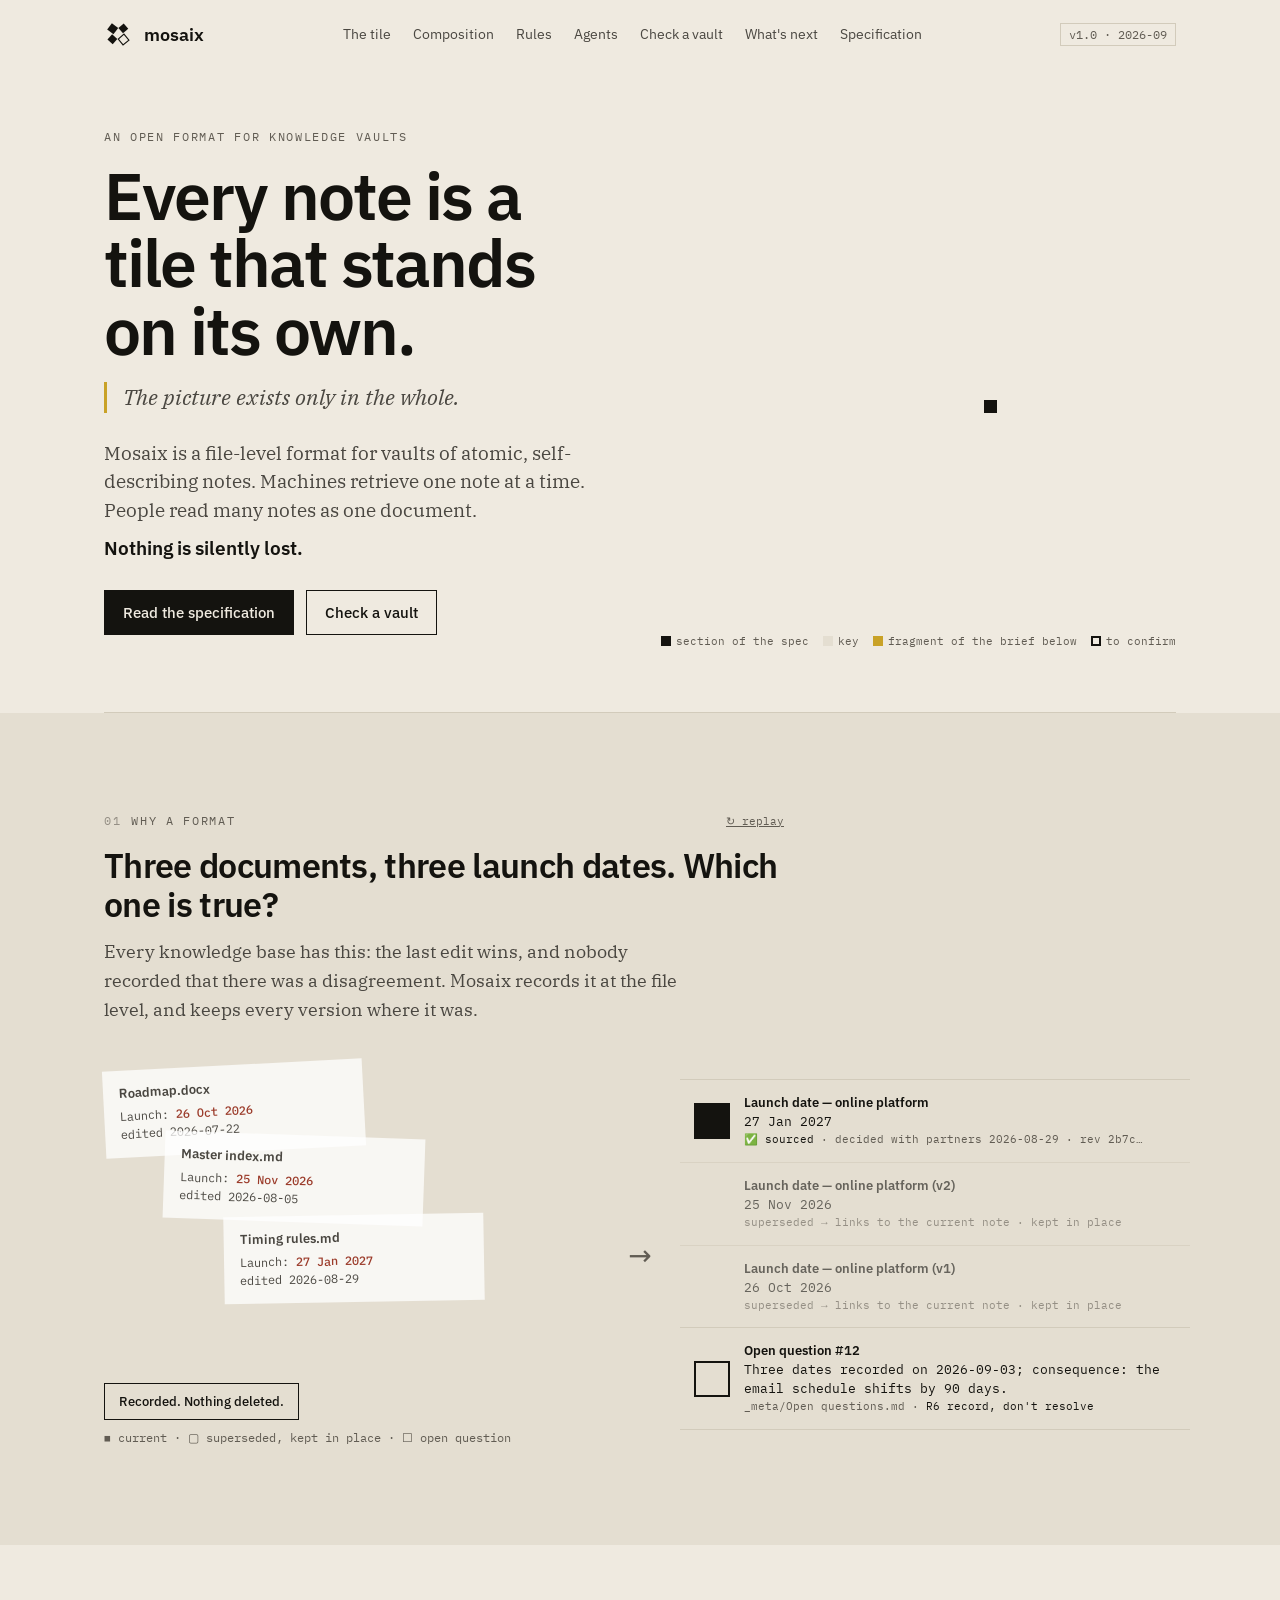
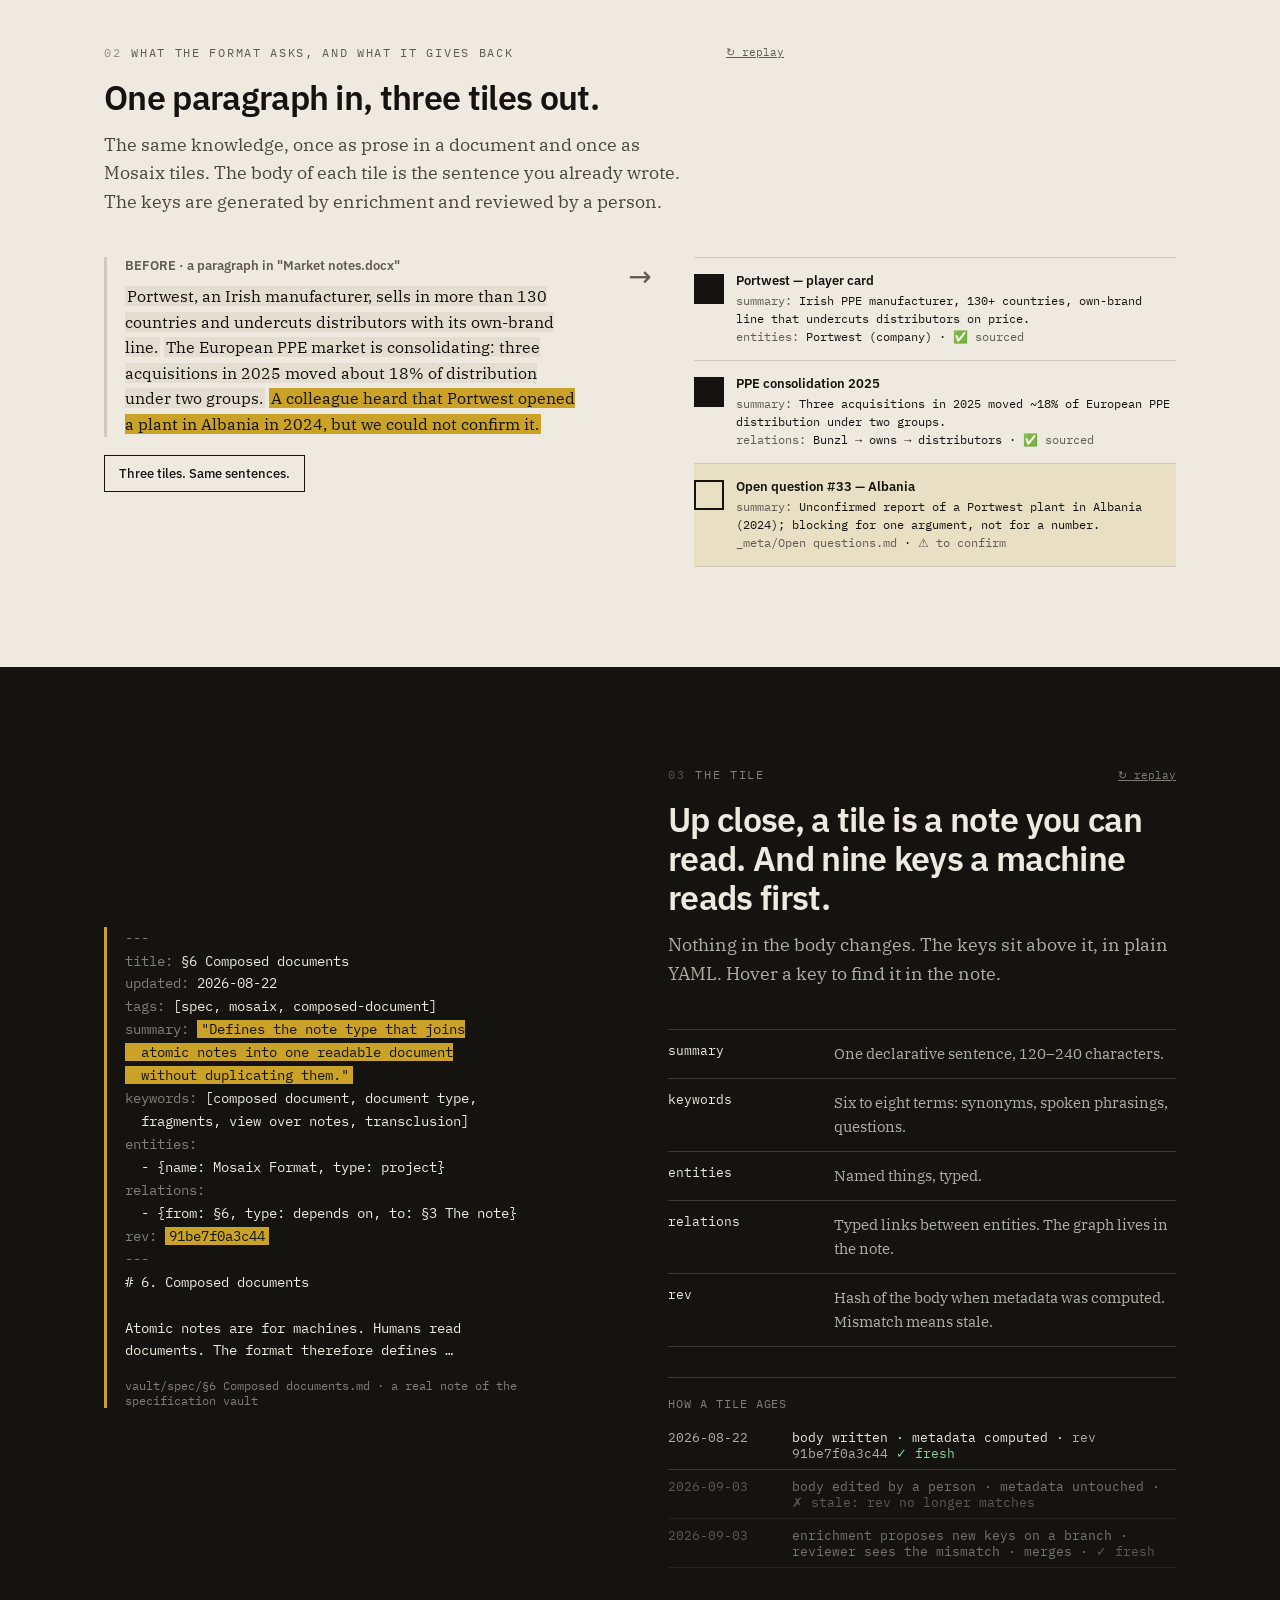
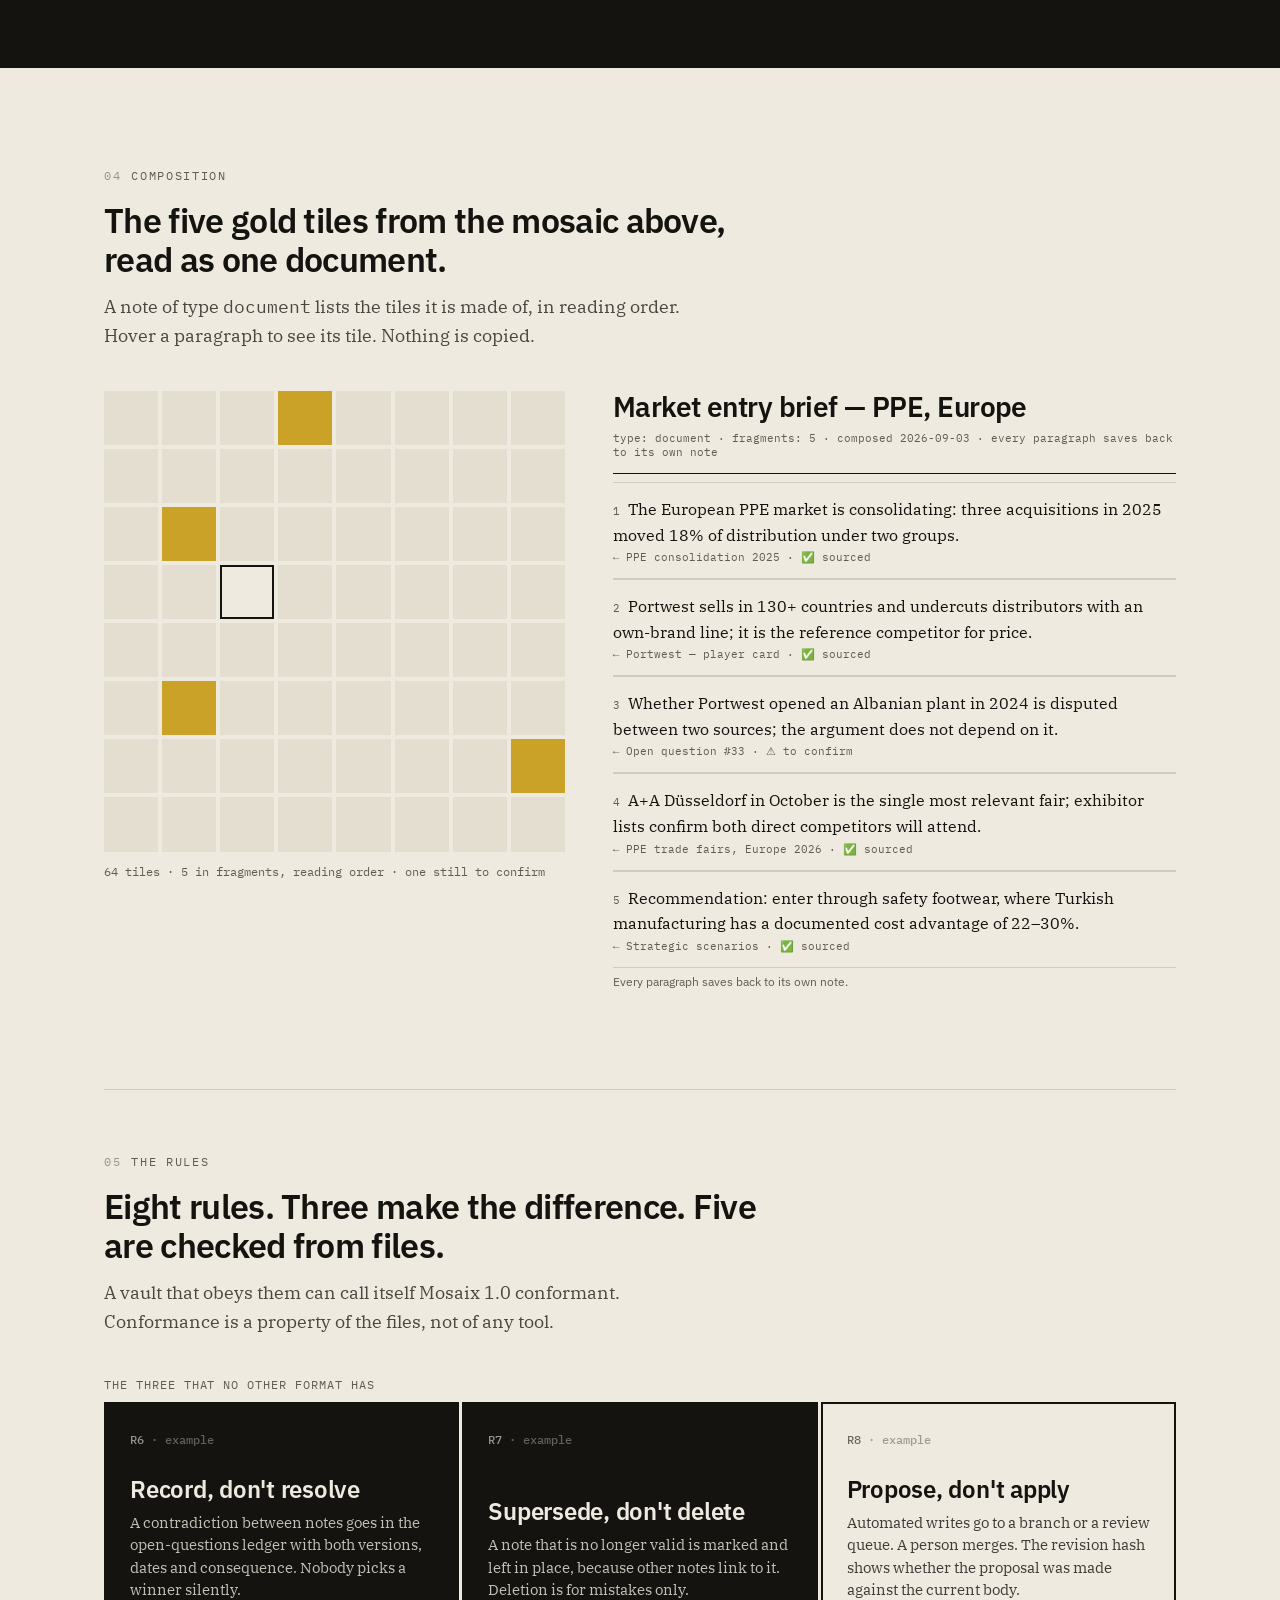
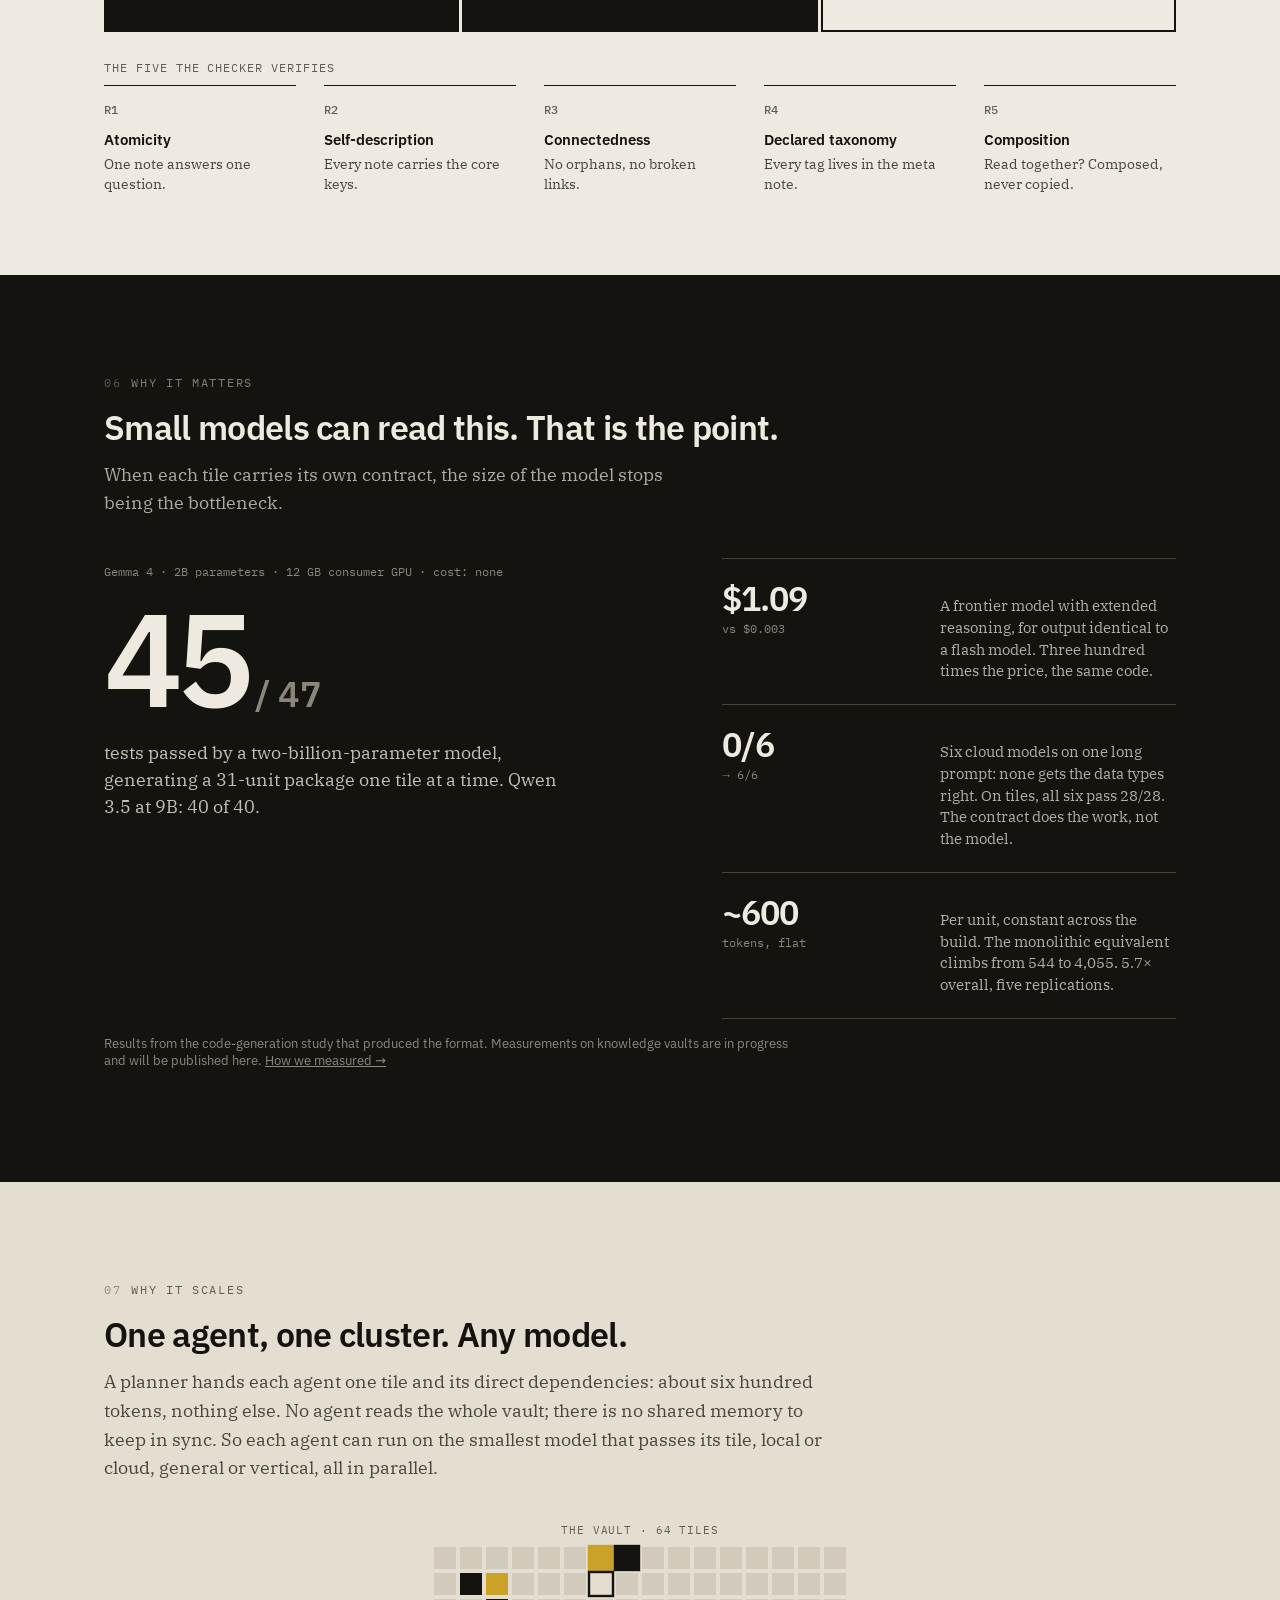
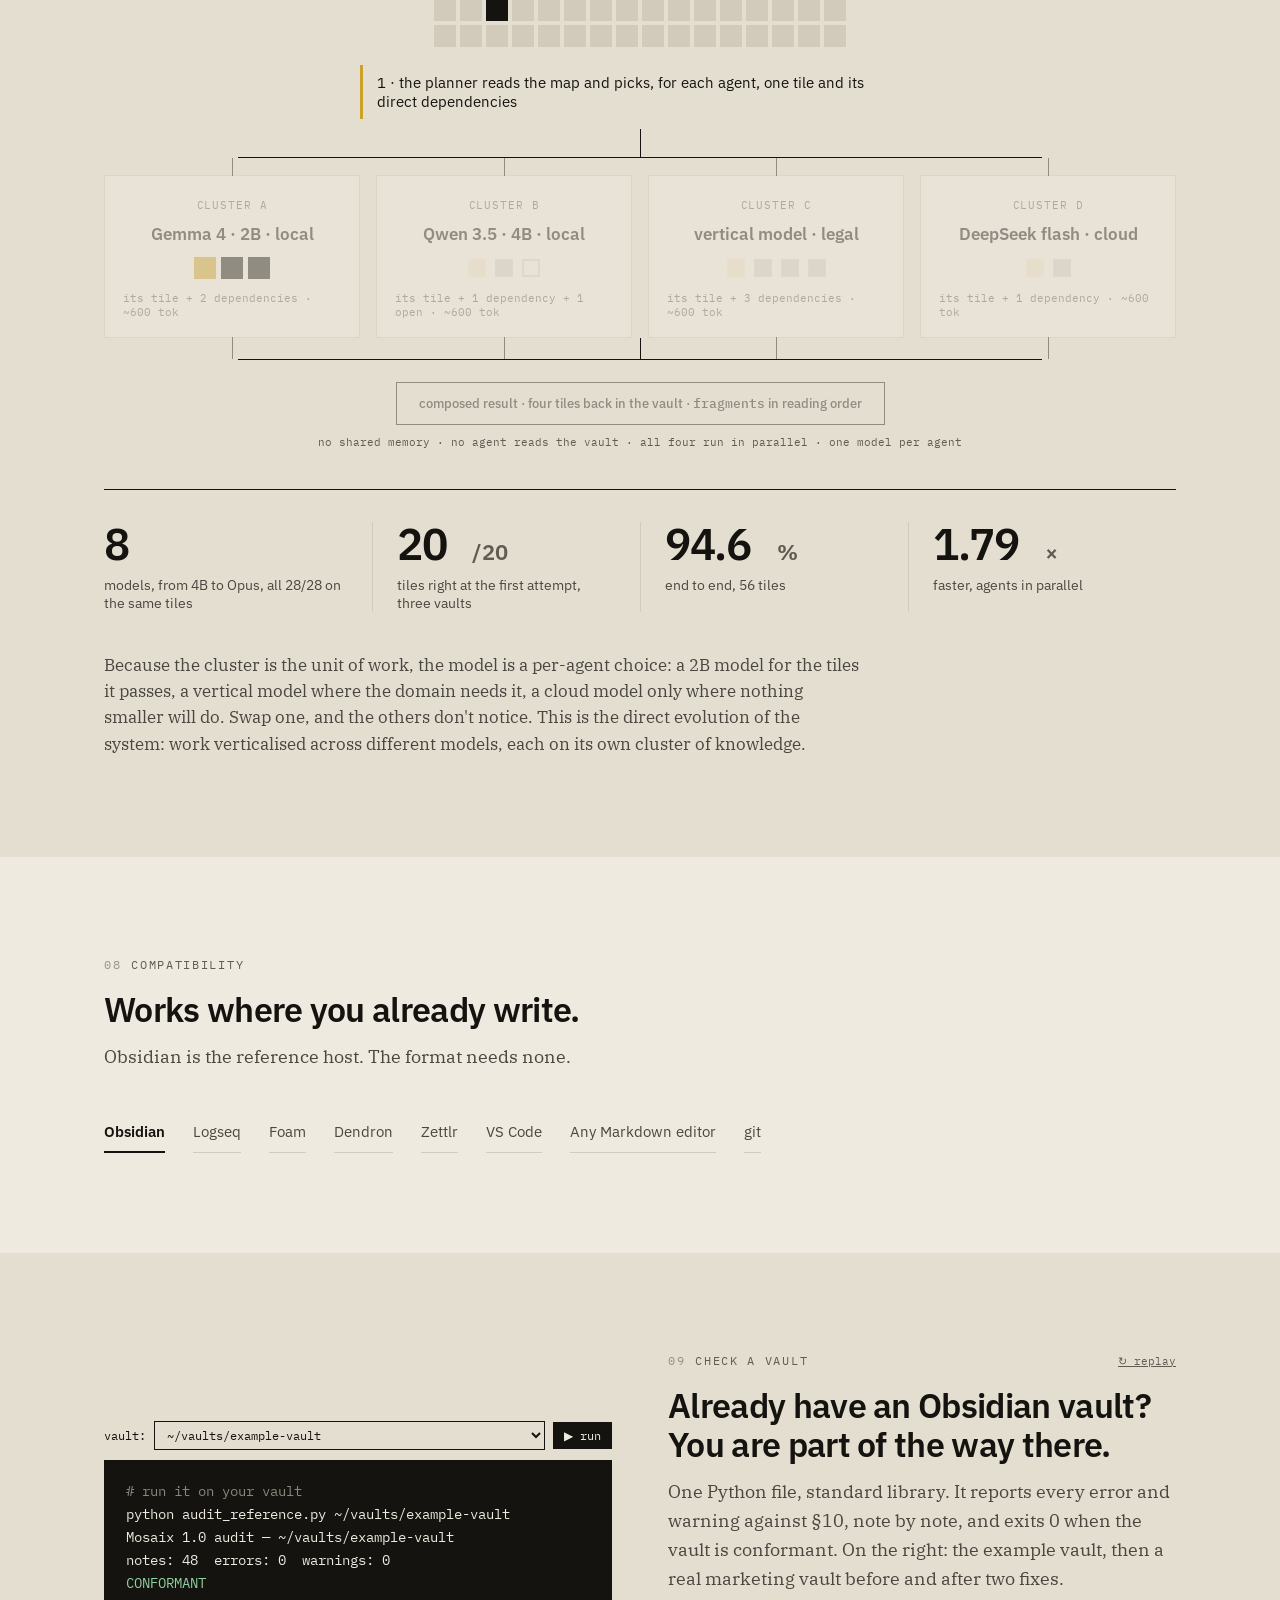
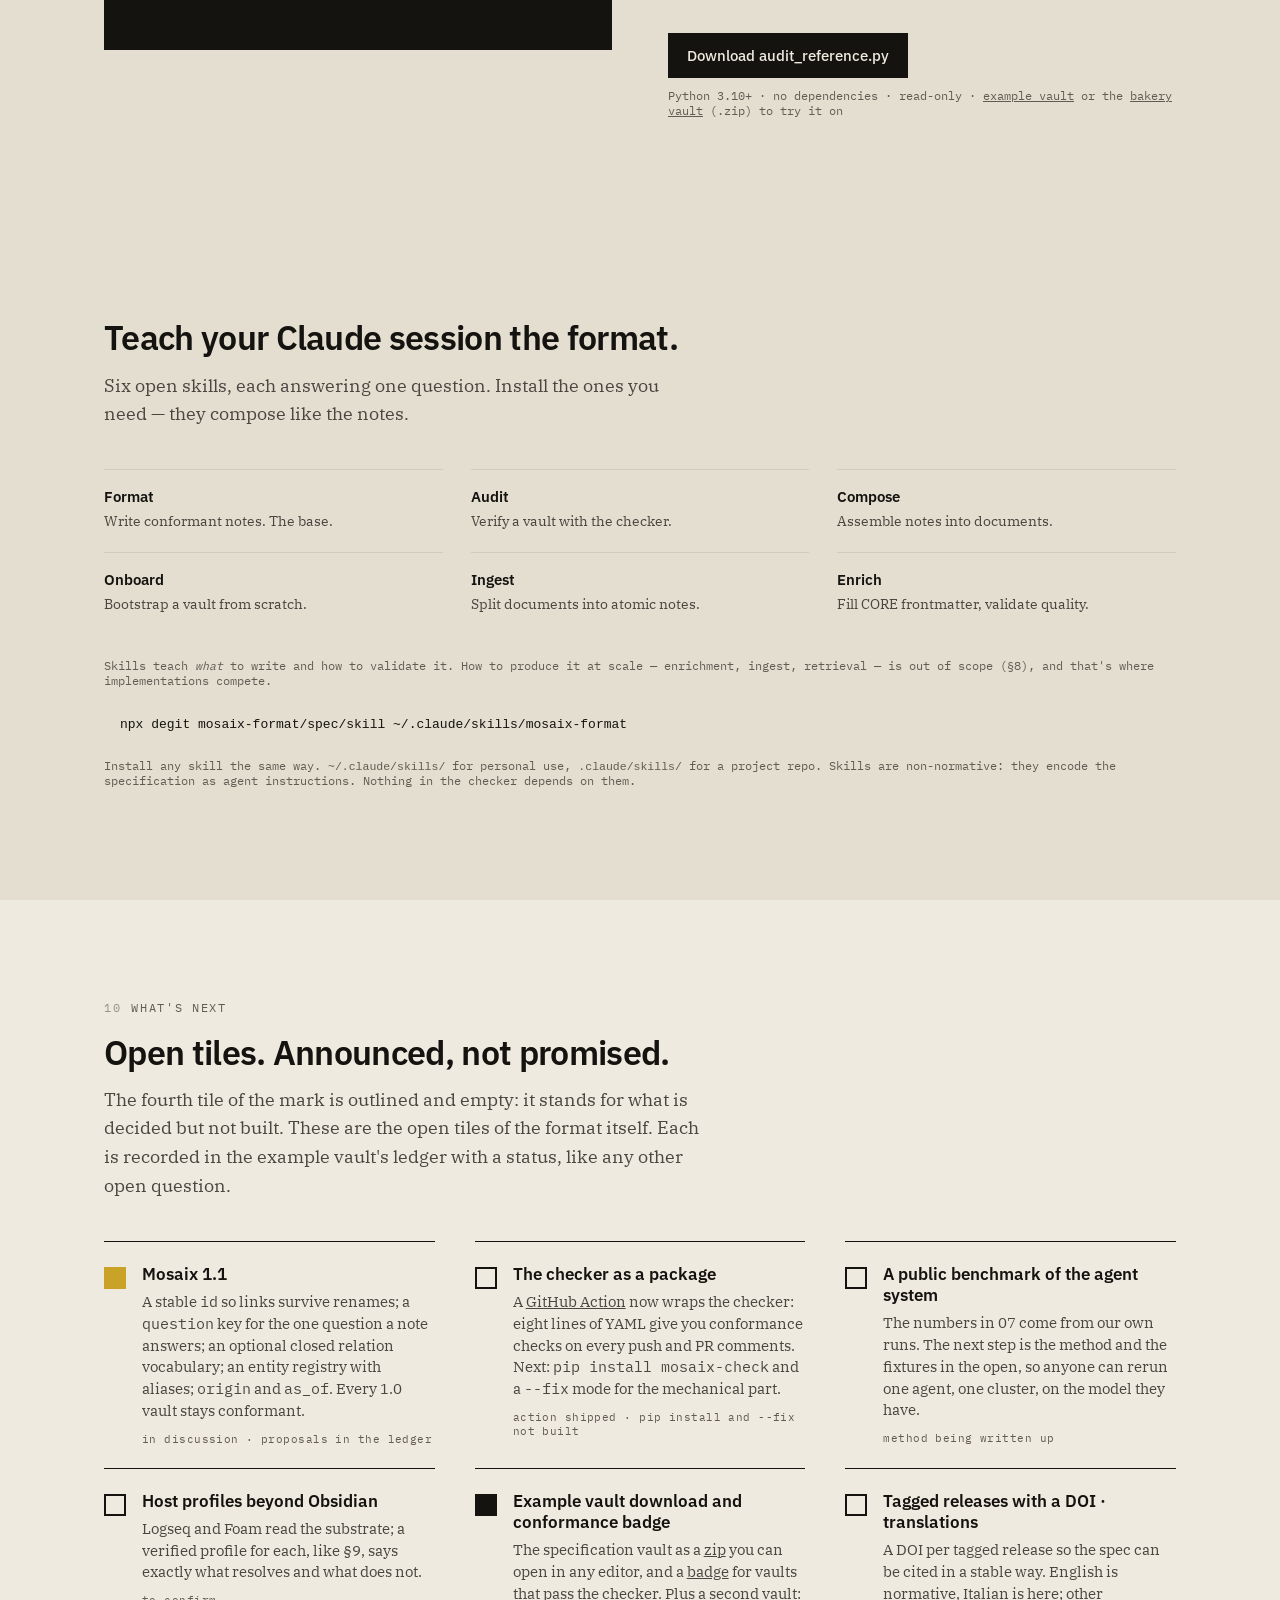
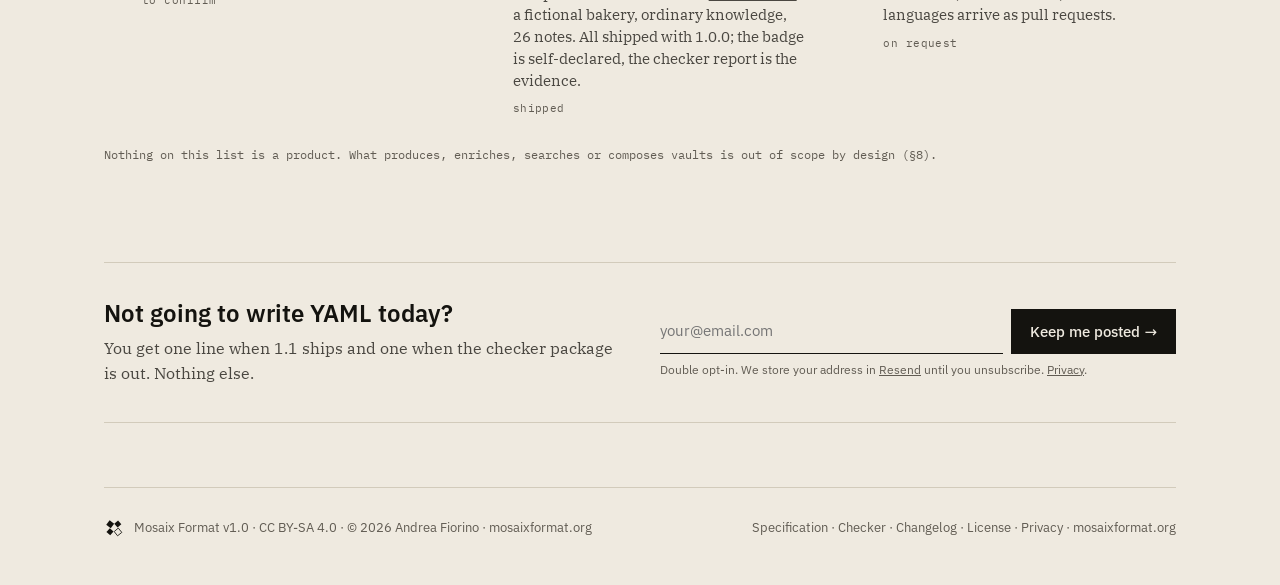
==== site/index.html @ 4c6fb8e1 "feat: add references/ and scripts/ to three skills - skill/references/: core-keys.yaml (9 CORE keys)" ====
<!doctype html>
<html lang="en">
<head>
<meta charset="utf-8">
<meta name="viewport" content="width=device-width, initial-scale=1">
<title>Mosaix Format</title>
<meta name="description" content="Mosaix is a file-level format for knowledge vaults: atomic, self-describing notes that machines read one at a time and people read as documents. Nothing is silently lost.">
<meta property="og:title" content="Mosaix Format">
<meta property="og:description" content="Every note is a tile that stands on its own. The picture exists only in the whole.">
<meta property="og:image" content="https://mosaixformat.org/og.png">
<meta property="og:url" content="https://mosaixformat.org/">
<meta name="twitter:card" content="summary_large_image">
<link rel="canonical" href="https://mosaixformat.org/">
<link rel="icon" type="image/svg+xml" href="favicon.svg">
<link rel="stylesheet" href="fonts/plex.css">
<style>
  :root{--paper:#efeae0;--paper2:#e4ded1;--ink:#14130f;--ink2:#4a4741;--ink3:#615c53;--line:#d2cbbb;--gold:#c9a227;--red:#9b3b2a;
    --sans:"IBM Plex Sans",system-ui,sans-serif;--serif:"IBM Plex Serif",Georgia,serif;--mono:"IBM Plex Mono",Menlo,monospace;--w:1120px}
  *{box-sizing:border-box}
  html{scroll-behavior:smooth}
  body{margin:0;background:var(--paper);color:var(--ink);font:17px/1.6 var(--serif);-webkit-font-smoothing:antialiased;overflow-x:hidden}
  a{color:inherit;text-decoration:none}
  button{font:inherit;color:inherit}
  .wrap{max-width:var(--w);margin:0 auto;padding:0 24px}
  nav{display:flex;align-items:center;justify-content:space-between;padding:20px 0;font:14px var(--sans);gap:12px}
  nav .brand{display:flex;align-items:center;gap:12px;font-weight:600;font-size:18px}
  nav .brand svg{width:28px;height:28px}
  nav ul{list-style:none;display:flex;gap:22px;margin:0;padding:0}
  nav ul a{color:var(--ink2)}nav ul a:hover{color:var(--ink)}
  nav .ver{font:12px var(--mono);color:var(--ink3);border:1px solid var(--line);padding:3px 8px;border-radius:3px;white-space:nowrap}
  .mono{font-family:var(--mono)}
  .kick{font:12px var(--mono);letter-spacing:.14em;text-transform:uppercase;color:var(--ink3);margin-bottom:18px;display:flex;justify-content:space-between;align-items:center;gap:12px;max-width:680px}
  .kick .no{opacity:.6;margin-right:10px}
  .kick .rp{font:11px var(--mono);letter-spacing:0;text-transform:none;color:var(--ink3);background:transparent;border:0;cursor:pointer;padding:0;text-decoration:underline;opacity:0;transition:opacity .3s}
  .kick .rp.show{opacity:1}
  .cap{font:11.5px var(--mono);color:var(--ink3);margin-top:10px}
  .doc p .no{font:11px var(--mono);color:var(--ink3);margin-right:8px}
  h2{font:600 34px/1.15 var(--sans);letter-spacing:-.02em;margin:0 0 14px;max-width:680px}
  .sub{color:var(--ink2);max-width:600px;margin:0 0 40px;font-size:18px}
  .sec{padding:100px 0}
  .btn{display:inline-flex;align-items:center;gap:10px;padding:12px 18px;border:1px solid var(--ink);font:500 15px var(--sans);cursor:pointer;background:transparent;color:var(--ink)}
  .btn.solid{background:var(--ink);color:var(--paper)}
  .rlab{font:12px var(--mono);color:var(--ink3);margin:0 0 10px;letter-spacing:.08em;text-transform:uppercase}

  /* ===== HERO ===== */
  .hero{display:grid;grid-template-columns:1fr 1fr;gap:40px;align-items:center;padding:56px 0 72px;border-bottom:1px solid var(--line)}
  .hero h1{font:600 clamp(38px,5.4vw,66px)/1.02 var(--sans);letter-spacing:-.03em;margin:0 0 18px}
  .hero .quote{font:italic 22px/1.4 var(--serif);color:var(--ink2);margin:0 0 26px;padding-left:16px;border-left:3px solid var(--gold)}
  .hero .lede{font-size:19px;line-height:1.5;color:var(--ink2);max-width:520px;margin:0 0 12px}
  .hero .promise{font:600 19px var(--sans);margin:0 0 30px}
  .hero .cta{display:flex;gap:12px;flex-wrap:wrap}
  .mosaic{position:relative;aspect-ratio:1;display:flex;align-items:center;justify-content:center}
  .grid{display:grid;gap:3px;grid-template-columns:repeat(var(--n),var(--s));grid-auto-rows:var(--s)}
  .tile{width:var(--s);height:var(--s);background:var(--ink);opacity:0;transform:translate(var(--dx),var(--dy)) rotate(var(--r0)) scale(.5);border:0;padding:0;
    animation:settle 1s cubic-bezier(.2,.8,.2,1) forwards;animation-delay:var(--d);cursor:crosshair;transition:transform .15s,background .4s,outline-color .4s,opacity .3s}
  .tile.light{background:var(--paper2)}
  .tile.gold{background:var(--gold)}
  .tile.open{background:transparent;outline:2px solid var(--ink);outline-offset:-2px}
  .tile.light.open{outline-color:var(--line)}
  .tile.closing{animation:close .6s ease forwards}
  .tile.on,.tile:hover{transform:scale(1.5) rotate(0)!important;animation:none;opacity:1;z-index:2}
  @keyframes close{0%{outline-color:var(--gold);background:transparent}100%{outline-color:transparent;background:var(--ink)}}
  @keyframes settle{to{opacity:1;transform:translate(0,0) rotate(var(--r)) scale(1)}}
  .card{position:absolute;z-index:20;width:300px;background:#fff;border:1px solid var(--line);border-radius:6px;padding:14px 16px;box-shadow:0 20px 50px rgba(20,19,15,.16);font:12.5px/1.5 var(--mono);pointer-events:none;opacity:0;transition:opacity .15s}
  .card.on{opacity:1}
  .card .t{font:600 14px var(--sans);margin-bottom:4px}
  .card .s{font:13.5px/1.45 var(--serif);color:var(--ink2);margin:4px 0 6px}
  .card .m{font-size:11px;color:var(--ink3)}
  .legend{position:absolute;bottom:-8px;left:0;right:0;display:flex;gap:14px;justify-content:center;font:11px var(--mono);color:var(--ink3);flex-wrap:wrap}
  .legend i{display:inline-block;width:10px;height:10px;vertical-align:-1px;margin-right:5px;background:var(--ink)}
  .legend i.l{background:var(--paper2)}.legend i.g{background:var(--gold)}.legend i.o{background:transparent;outline:2px solid var(--ink);outline-offset:-2px}
  .pulse{position:absolute;top:-4px;right:0;font:11px var(--mono);color:var(--ink3)}
  .pulse b{color:var(--ink);font-weight:500}
  /* the document that unpacks into tiles */
  .page{position:absolute;z-index:5;left:50%;top:50%;width:min(72%,360px);background:#fff;border:1px solid var(--line);border-radius:4px;padding:26px 28px;box-shadow:0 30px 70px rgba(20,19,15,.16);transform:translate(-50%,-50%) rotate(-1.5deg);transition:opacity .5s,transform .8s cubic-bezier(.2,.8,.2,1);pointer-events:none}
  .page.gone{opacity:0;transform:translate(-50%,-50%) rotate(-1.5deg) scale(.96)}
  .page[hidden]{display:none}
  .page .ph{font:600 15px var(--sans);margin-bottom:4px}
  .page .pm{font:10px var(--mono);color:var(--ink3);margin-bottom:14px}
  .page .ln{height:9px;border-radius:2px;margin:0 0 7px;background:var(--ink);opacity:.85;transition:opacity .3s}
  .page .ln.w2{width:88%}.page .ln.w3{width:72%}.page .ln.w4{width:94%}.page .ln.gap{margin-bottom:14px}
  .page .ln.gold{background:var(--gold);opacity:1}
  .page .ln.light{background:var(--paper2);opacity:1;outline:1px solid var(--line)}
  .page .ln.open{background:transparent;outline:2px solid var(--ink);outline-offset:-2px;height:9px}
  .page .ln.hide{opacity:0}
  .fly{position:absolute;z-index:6;pointer-events:none;background:var(--ink);transition:left .9s cubic-bezier(.2,.8,.2,1),top .9s cubic-bezier(.2,.8,.2,1),width .9s,height .9s,transform .9s,opacity .3s}
  .fly.light{background:var(--paper2);outline:1px solid var(--line)}.fly.gold{background:var(--gold)}.fly.open{background:transparent;outline:2px solid var(--ink);outline-offset:-2px}
  .replay{position:absolute;top:-4px;left:0;font:11px var(--mono);color:var(--ink3);background:transparent;border:0;cursor:pointer;padding:0;text-decoration:underline}
  .mosaic.staging .tile{animation:none!important;opacity:0}
  .mosaic.staging .tile[style*="opacity: 1"]{opacity:1}
  .mosaic.staging .pulse{visibility:hidden}

  /* ===== PROBLEM ===== */
  .contra{display:grid;grid-template-columns:1fr 60px 1fr;gap:24px;align-items:center}
  .pile{position:relative;height:300px}
  .docx{position:absolute;width:260px;background:var(--paper2);padding:16px 18px;font:12px/1.5 var(--mono)}
  .docx b{display:block;font:600 13px var(--sans);margin-bottom:6px}
  .docx .d{color:var(--red);font-weight:500}
  .docx:nth-child(1){left:0;top:0;transform:rotate(-3deg)}
  .docx:nth-child(2){left:60px;top:70px;transform:rotate(2deg)}
  .docx:nth-child(3){left:120px;top:150px;transform:rotate(-1deg)}
  .arrow{font:28px var(--sans);color:var(--ink3);text-align:center}
  .tiles3{display:grid;gap:10px}
  .tiles3{gap:0}
  .tl{display:grid;grid-template-columns:36px 1fr;gap:14px;align-items:center;padding:14px 0;border-top:1px solid var(--line);font:13px/1.45 var(--mono)}
  .tl:last-child{border-bottom:1px solid var(--line)}
  .tl i{display:block;width:36px;height:36px;background:var(--ink)}
  .tl.sup{opacity:.6}.tl.sup i{background:var(--paper2)}
  .tl.open i{background:transparent;outline:2px solid var(--ink);outline-offset:-2px}
  .tl b{display:block;font:600 13px var(--sans);margin-bottom:2px}
  .tl .st{color:var(--ink3);font-size:11px}
  .tl .st em{color:var(--ink);font-style:normal}

  /* ===== BEFORE / AFTER ===== */
  .ba{display:grid;grid-template-columns:1fr 60px 1fr;gap:24px;align-items:start}
  .before{padding:4px 0 4px 20px;border-left:3px solid var(--line);font-size:15.5px;line-height:1.65}
  .before .h{font:600 13px var(--sans);color:var(--ink3);margin-bottom:10px}
  .before mark{background:var(--paper2);color:inherit;padding:0 2px}
  .after{display:grid;gap:0}
  .after .t{padding:14px 0;border-top:1px solid var(--line);font:12px/1.5 var(--mono);display:grid;grid-template-columns:30px 1fr;gap:12px;align-items:start}
  .after .t:last-child{border-bottom:1px solid var(--line)}
  .after .t i{display:block;width:30px;height:30px;background:var(--ink);margin-top:2px}
  .after .t b{display:block;font:600 13px var(--sans);margin-bottom:3px}
  .after .t .k{color:var(--ink3)}
  .after .t:nth-child(3) i{background:transparent;outline:2px solid var(--ink);outline-offset:-2px}

  /* ===== THE TILE ===== */
  .anat{display:grid;grid-template-columns:1fr 1fr;gap:56px;align-items:start}
  .note{padding:4px 0 4px 22px;border-left:3px solid var(--gold);font:13.5px/1.7 var(--mono);white-space:pre;overflow-x:auto}
  .note .k{color:var(--ink3)}.note .hl{background:var(--gold);color:var(--ink);padding:0 4px}
  .keys{list-style:none;margin:0;padding:0;font-family:var(--sans);font-size:15px}
  .keys li{padding:12px 0;border-top:1px solid var(--line);display:grid;grid-template-columns:150px 1fr;gap:16px}
  .keys li:last-child{border-bottom:1px solid var(--line)}
  .keys code{font:13px var(--mono)}.keys span{color:var(--ink2);font-family:var(--serif)}
  .time{margin-top:30px;border-top:1px solid var(--line);padding-top:18px}
  .time .row{display:grid;grid-template-columns:110px 1fr;gap:14px;font:12.5px var(--mono);padding:8px 0;border-bottom:1px solid var(--line)}
  .time .row span:first-child{color:var(--ink3)}
  .time .stale{color:var(--red)}.time .ok{color:#2a7d3f}

  /* ===== COMPOSITION ===== */
  .comp{display:grid;grid-template-columns:.9fr 1.1fr;gap:48px;align-items:start}
  .mini{display:grid;grid-template-columns:repeat(8,1fr);gap:4px}
  .mini i{display:block;aspect-ratio:1;background:var(--paper2);transition:background .2s,transform .2s;cursor:default}
  .mini i.sel{background:var(--gold)}
  .mini i.on{background:var(--ink);transform:scale(1.1)}
  .mini i.open{background:transparent;outline:2px solid var(--ink);outline-offset:-2px}
  .doc{font-size:16px}
  .doc h3{font:600 30px/1.15 var(--sans);letter-spacing:-.02em;margin:0 0 8px}
  .doc .meta{font:11px var(--mono);color:var(--ink3);margin-bottom:8px;padding-bottom:14px;border-bottom:1px solid var(--ink)}
  .doc p{margin:0;padding:14px 0 14px 14px;border-bottom:1px solid var(--line);cursor:default;border-left:3px solid transparent;transition:border-color .2s}
  .doc p:hover,.doc p.on{border-left-color:var(--gold)}
  .doc p small{display:block;font:11px var(--mono);color:var(--ink3);margin-top:2px}
  .doc .hint{font:12px var(--sans);color:var(--ink3);margin-top:6px}

  /* ===== RULES ===== */
  .big3{display:grid;grid-template-columns:repeat(3,1fr);gap:3px;margin:0 0 3px;padding:0;list-style:none}
  .big3 li{background:var(--ink);color:var(--paper);padding:30px 26px;min-height:230px;display:flex;flex-direction:column;transform:rotate(var(--r));transition:transform .2s}
  .big3 li:hover{transform:rotate(0) scale(1.02)}
  .big3 li:nth-child(3){background:transparent;color:var(--ink);outline:2px solid var(--ink);outline-offset:-2px}
  .big3 .n{font:500 12px var(--mono);opacity:.6;margin-bottom:auto}
  .big3 b{display:block;font:600 24px/1.2 var(--sans);letter-spacing:-.01em;margin:22px 0 8px}
  .big3 p{margin:0;opacity:.8;font-size:15px;line-height:1.5}
  .five{counter-reset:r;list-style:none;margin:0;padding:0;display:grid;grid-template-columns:repeat(5,1fr);gap:3px}
  .five{gap:28px}
  .five li{counter-increment:r;padding:16px 0 0;border-top:2px solid var(--ink);min-height:0;display:flex;flex-direction:column}
  .five li::before{content:"R" counter(r);font:500 12px var(--mono);color:var(--ink3);margin-bottom:auto}
  .five b{display:block;font:600 15px/1.25 var(--sans);margin:14px 0 6px}
  .five p{margin:0;color:var(--ink2);font-size:13.5px;line-height:1.45}

  /* ===== CHECK / EVIDENCE / HOSTS / LOOP ===== */
  .two{display:grid;grid-template-columns:1fr 1fr;gap:56px;align-items:center}
  .term{background:var(--ink);color:var(--paper);padding:20px 22px;font:13.5px/1.7 var(--mono);white-space:pre;overflow-x:auto}
  .term .c{color:#8b8679}.term .ok{color:#8fd19e}
  .ev{display:grid;grid-template-columns:repeat(3,1fr);gap:3px}
  .ev{gap:32px}
  .ev div{padding:18px 0 0;border-top:1px solid rgba(239,234,224,.35)}
  .ev b{display:block;font:600 52px/1 var(--sans);letter-spacing:-.03em;margin-bottom:8px}
  .ev b small{font-size:20px;color:#8b8679;margin-left:4px;letter-spacing:0}
  .ev .lab{font:12px var(--mono);color:#8b8679;margin-bottom:12px}
  .ev p{margin:0;color:rgba(239,234,224,.7);font-size:14.5px}
  .caveat{margin-top:16px;font:13px var(--sans);color:rgba(239,234,224,.55);max-width:700px}
  .hosts{display:flex;flex-wrap:wrap;gap:3px}
  .hosts{gap:0 28px}
  .hosts span{padding:10px 0;font:15px var(--sans);color:var(--ink2);border-bottom:1px solid var(--line)}
  .hosts span.ref{color:var(--ink);border-bottom:2px solid var(--ink);font-weight:600}
  .skills-grid{display:grid;grid-template-columns:repeat(3,1fr);gap:0 28px;margin-bottom:24px}
  .skills-grid a{display:block;padding:18px 0 20px;border-top:1px solid var(--line);color:var(--ink);text-decoration:none}
  .skills-grid a:hover b{text-decoration:underline}
  .skills-grid b{display:block;font:600 15px/1.2 var(--sans);margin-bottom:6px}
  .skills-grid small{display:block;font-size:13.5px;color:var(--ink2);line-height:1.45}
  .install{font:13px/1.6 var(--mono);background:var(--paper2);padding:12px 16px;margin:14px 0 10px;white-space:pre;overflow-x:auto}
  .dark{background:var(--ink);color:var(--paper)}
  .dark h2{color:var(--paper)}.dark .sub{color:rgba(239,234,224,.7)}
  .loop{display:grid;grid-template-columns:1fr 1fr;gap:40px;align-items:center;padding:36px 0;border-top:1px solid var(--ink);border-bottom:1px solid var(--line)}
  .loop h3{font:600 24px/1.2 var(--sans);margin:0 0 8px}
  .loop p{margin:0;color:var(--ink2);font-size:15.5px}
  .loop form{display:flex;gap:8px}
  .loop input{flex:1;padding:12px 0;border:0;border-bottom:1px solid var(--ink);font:15px var(--sans);background:transparent;color:var(--ink);outline:none}
  .loop small{display:block;font:12px var(--sans);color:var(--ink3);margin-top:8px}
  footer{border-top:1px solid var(--line);padding:30px 0 48px;font:13px var(--sans);color:var(--ink3);display:flex;justify-content:space-between;align-items:center;flex-wrap:wrap;gap:12px}
  footer .fb{display:flex;align-items:center;gap:10px}footer svg{width:20px;height:20px;color:var(--ink)}

  /* ===== flat pass: no cards, no shadows, no radius ===== */
  .docx,.tl,.before,.after .t,.note,.doc,.term,.loop,.five li,.ev div,.card,.btn,.pile{border-radius:0!important;box-shadow:none!important}
  .docx{background:var(--paper2);border:0;padding:14px 16px}
  .tl{background:transparent;border:0;border-top:1px solid var(--line);padding:14px 0}
  .tiles3{gap:0}
  .before{background:transparent;border:0;padding:0 0 0 18px;border-left:3px solid var(--line)}
  .after{gap:0}
  .after .t{background:transparent;border:0;border-top:1px solid var(--line);padding:14px 0}
  .after .t:last-child{border-bottom:1px solid var(--line)}
  .note{background:transparent;border:0;padding:0 0 0 18px;border-left:3px solid var(--gold);transform:none}
  .doc{background:transparent;border:0;padding:0}
  .doc h3{font-size:28px;letter-spacing:-.02em}
  .doc p{margin:0;padding:14px 0;border-top:1px solid var(--line);margin-left:0;border-left:0;border-radius:0;cursor:default}
  .doc p:last-of-type{border-bottom:1px solid var(--line)}
  .doc p:hover,.doc p.on{background:transparent;border-left:0;padding-left:14px;box-shadow:inset 3px 0 0 var(--gold)!important}
  .term{border-radius:0}
  .loop{background:transparent;padding:36px 0;border-top:1px solid var(--line);border-bottom:1px solid var(--line)}
  .loop input{background:transparent;border:0;border-bottom:1px solid var(--ink);border-radius:0;padding-left:0}
  .five li{background:transparent;border-top:1px solid var(--ink);padding:16px 12px 16px 0}
  .ev{gap:0;border-top:1px solid rgba(255,255,255,.2)}
  .ev div{background:transparent;border-right:1px solid rgba(255,255,255,.12)}
  .ev div:last-child{border-right:0}
  .card{border:1px solid var(--ink)}
  .page{border-radius:0;box-shadow:none;border:1px solid var(--line)}
  .btn{border-radius:0}
  nav .ver{border-radius:0}

  /* ===== rhythm: full-bleed bands and reversed layouts ===== */
  .band{margin-left:calc(50% - 50vw);margin-right:calc(50% - 50vw);padding-left:calc(50vw - 50%);padding-right:calc(50vw - 50%)}
  .band.p2{background:var(--paper2)}
  .band.ink{background:var(--ink);color:var(--paper)}
  .band.ink h2{color:var(--paper)}
  .band.ink .sub,.band.ink .keys span,.band.ink .time .row span:first-child{color:rgba(239,234,224,.72)}
  .band.ink .kick,.band.ink .rlab,.band.ink .kick .rp,.band.ink .cap{color:rgba(239,234,224,.5)}
  .band.ink .keys li,.band.ink .time,.band.ink .time .row{border-color:rgba(239,234,224,.18)}
  .band.ink .keys code{color:var(--paper)}
  .band.ink .note{border-left-color:var(--gold)}
  .band.ink .note .k{color:rgba(239,234,224,.5)}
  .band.ink .note .hl{background:var(--gold);color:var(--ink)}
  .band.ink .time .ok{color:#8fd19e}.band.ink .time .stale{color:#e07a66}
  .band.ink .mono{color:var(--paper)}
  .band.p2 .docx{background:#fff}
  .band.p2 .before mark{background:#fff}
  .rev > :first-child{order:2}
  .anat.rev{align-items:center}
  .sec.tight{padding-top:64px;padding-bottom:64px}

  /* ===== interactions ===== */
  .act{display:inline-flex;align-items:center;gap:8px;margin-top:18px;padding:9px 14px;border:1px solid var(--ink);background:transparent;font:500 13px var(--sans);cursor:pointer;color:var(--ink)}
  .act:hover{background:var(--ink);color:var(--paper)}
  .act[disabled]{opacity:.4;cursor:default}
  /* problem: docs ↔ tiles */
  .docx{cursor:pointer;transition:transform .5s cubic-bezier(.2,.8,.2,1),opacity .5s,outline-color .2s;outline:2px solid transparent}
  .docx.hi{outline-color:var(--gold)}
  .tl{transition:background .2s}
  .tl.hi{background:rgba(201,162,39,.16)}
  .tl.ghost{opacity:0;transform:translateY(8px)}
  .tl.show{opacity:1;transform:none;transition:opacity .5s,transform .5s}
  .tl.sup.show{opacity:.6}
  .contra.resolved .docx{background:rgba(228,222,209,.75);color:var(--ink2)}
  .band.p2 .contra.resolved .docx{background:rgba(255,255,255,.75)}
  .tl{padding:14px 14px;margin:0 -14px}
  /* before/after: sentences ↔ tiles */
  .before mark{cursor:pointer;transition:background .2s,color .2s}
  .before mark.hi,.before mark:hover{background:var(--gold)}
  .after .t{transition:background .2s}
  .after .t.hi{background:rgba(201,162,39,.16)}
  .after .t.ghost{opacity:0;transform:translateX(12px)}
  .after .t.show{opacity:1;transform:none;transition:opacity .5s,transform .5s}
  /* the tile: keys ↔ lines, and the ageing player */
  .keys li{cursor:pointer;transition:background .2s}
  .keys li.hi,.keys li:hover{background:rgba(201,162,39,.16)}
  .note .ln{display:inline;transition:background .2s}
  .note .ln.hi{background:rgba(201,162,39,.35)}
  .band.ink .keys li.hi,.band.ink .keys li:hover{background:rgba(201,162,39,.22)}
  .time .row{cursor:pointer;opacity:.45;transition:opacity .3s}
  .time .row.on{opacity:1}
  .note .body{transition:opacity .3s}
  .note .body.edited{background:rgba(224,122,102,.18)}
  .note .revline.stale{background:rgba(224,122,102,.25)}
  .note .revline.fresh{background:rgba(143,209,158,.25)}
  .note .proposed{background:rgba(201,162,39,.25)}
  /* rules: flip */
  .big3 li{cursor:default;position:relative;transform:none!important}
  .big3 li .ex{display:none!important}
  .big3 li .n::after{content:""}
  .big3 li .ex{display:none;font:12.5px/1.5 var(--mono);opacity:.85;margin-top:14px;padding-top:12px;border-top:1px solid rgba(255,255,255,.25);white-space:pre-wrap}
  .big3 li:nth-child(3) .ex{border-top-color:var(--line)}
  .big3 li.open .ex{display:block}
  .big3 li .n::after{content:" · example";opacity:.6}
  /* check: runnable terminal */
  .term{min-height:190px}
  .term .out{white-space:pre-wrap}
  .term .err{color:#e07a66}.term .warn{color:#d4b043}
  .termbar{display:flex;gap:8px;align-items:center;margin-bottom:10px;font:12px var(--mono);flex-wrap:wrap}
  .termbar select{min-width:0;max-width:100%;flex:1 1 160px}
  .two > *{min-width:0}
  .term{max-width:100%}
  .termbar select{font:12px var(--mono);padding:5px 8px;border:1px solid var(--ink);background:transparent;color:var(--ink)}
  .termbar button{font:12px var(--mono);padding:5px 10px;border:1px solid var(--ink);background:var(--ink);color:var(--paper);cursor:pointer}
  /* evidence: counters */
  .ev b span{display:inline-block;min-width:1.2em;text-align:right}
  .ev7-main b .cnt{display:inline;min-width:0}

  /* ===== 07: one big number, three facts ===== */
  .ev7{display:grid;grid-template-columns:1.1fr .9fr;gap:64px;align-items:start;margin-top:8px}
  .ev7 .lab{font:12px var(--mono);color:#8b8679;margin-bottom:16px}
  .ev7-main b{display:block;font:600 132px/.95 var(--sans);letter-spacing:-.05em;margin:0 0 18px}
  .ev7-main b small{font-size:36px;color:#8b8679;letter-spacing:-.02em;margin-left:6px}
  .ev7-main p{margin:0;font-size:18px;line-height:1.5;color:rgba(239,234,224,.8);max-width:460px}
  .ev7-side{display:grid;gap:0}
  .ev7-side div{padding:22px 0;border-top:1px solid rgba(239,234,224,.22);display:grid;grid-template-columns:200px 1fr;gap:18px;align-items:baseline}
  .ev7-side div:last-child{border-bottom:1px solid rgba(239,234,224,.22)}
  .ev7-side b{font:600 34px/1 var(--sans);letter-spacing:-.03em;white-space:nowrap}
  .ev7-side b .cnt{font:inherit;min-width:0;display:inline}
  .ev7-side b small{display:block;font:12px var(--mono);color:#8b8679;letter-spacing:0;margin-top:6px}
  .ev7-side > div > span{font-size:14.5px;line-height:1.5;color:rgba(239,234,224,.72)}
  .ev7 .lab{margin-top:6px}

  /* ===== 08: the agent system, full width ===== */
  .chain{display:grid;gap:40px}
  .chain-fig{display:grid;gap:18px;justify-items:center;font:12px var(--mono);color:var(--ink3);width:100%}
  .cf-task{padding:12px 22px;border:1px solid var(--ink);color:var(--ink);font:500 13px var(--sans)}
  .cf-agents{display:grid;grid-template-columns:repeat(4,1fr);gap:16px;width:100%;position:relative;padding-top:18px}
  .cf-agents::before{content:"";position:absolute;left:12.5%;right:12.5%;top:0;height:1px;background:var(--ink)}
  .cf-agent{position:relative;padding:22px 18px 18px;border:1px solid var(--line);background:var(--paper);display:grid;gap:12px;justify-items:center;opacity:.4;transition:opacity .5s,border-color .5s}
  .cf-agent::before{content:"";position:absolute;left:50%;top:-18px;height:18px;width:1px;background:var(--ink)}
  .cf-agent.on{opacity:1;border-color:var(--gold)}
  .cf-lab{font-size:11px;color:var(--ink3);letter-spacing:.08em;text-transform:uppercase}
  .cf-mod{font:600 17px/1.2 var(--sans);color:var(--ink);text-align:center}
  .cf-cl{display:flex;gap:5px}
  .cf-cl i{display:block;width:22px;height:22px;background:var(--ink)}
  .cf-cl i.g{background:var(--gold)}.cf-cl i.o{background:transparent;outline:2px solid var(--ink);outline-offset:-2px}
  .cf-tok{font-size:11px;color:var(--ink3)}
  .cf-merge{padding:12px 22px;border:1px solid var(--ink);color:var(--ink);opacity:.4;transition:opacity .5s;font:500 13px var(--sans)}
  .cf-merge.on{opacity:1}
  .cf-note{font-size:11px}
  .chain-fig{gap:0}
  .cf-vlab{font-size:11px;color:var(--ink3);letter-spacing:.08em;text-transform:uppercase;margin-bottom:10px}
  .cf-vault{display:grid;grid-template-columns:repeat(16,22px);gap:4px}
  .cf-vault i{display:block;width:22px;height:22px;background:var(--line);transition:background .35s,outline-color .35s,transform .35s;outline:2px solid transparent;outline-offset:-2px}
  .cf-vault i.dep{background:var(--ink)}
  .cf-vault i.own{background:var(--gold)}
  .cf-vault i.open{background:transparent;outline-color:var(--ink)}
  .cf-vault i.sel{transform:scale(1.2)}
  .cf-step{font:14.5px var(--sans);color:var(--ink);text-align:center;max-width:560px;min-height:2.6em;margin:18px 0 0;padding:8px 14px;border-left:3px solid var(--gold);text-align:left}
  .cf-stem{width:1px;height:28px;background:var(--ink);margin:10px 0 0}
  .cf-stem2{width:1px;height:22px;background:var(--ink)}
  .cf-agents{padding-top:18px;margin-bottom:0}
  .cf-agents::after{content:"";position:absolute;left:12.5%;right:12.5%;bottom:-22px;height:1px;background:var(--ink)}
  .cf-agent{position:relative}
  .cf-agent::after{content:"";position:absolute;left:50%;bottom:-22px;height:22px;width:1px;background:var(--ink)}
  .cf-agent .cf-cl i{opacity:.15;transition:opacity .4s,transform .4s;transform:scale(.8)}
  .cf-agent.got .cf-cl i{opacity:1;transform:none}
  .cf-merge{margin-top:22px}
  .cf-note{margin-top:10px}
  .chain-n{display:grid;grid-template-columns:repeat(4,1fr);gap:0;font:13.5px var(--sans);color:var(--ink2);padding-top:32px;border-top:1px solid var(--ink)}
  .chain-n span{display:flex;flex-direction:column;gap:10px;padding:0 24px 0 0}
  .chain-n span+span{padding-left:24px;border-left:1px solid var(--line)}
  .chain-n b{font:600 44px/1 var(--sans);color:var(--ink);letter-spacing:-.03em;white-space:nowrap}
  .chain-n b .cnt{display:inline!important;min-width:0!important;text-align:left}
  .chain-n b small{font-size:22px;color:var(--ink3);letter-spacing:0;margin-left:2px}
  .chain-p{margin:0;font-size:16.5px;color:var(--ink2);max-width:760px}
  @media (max-width:900px){.ev7{grid-template-columns:1fr;gap:36px}.ev7-main b{font-size:96px}.ev7-side div{grid-template-columns:1fr;gap:6px}.cf-agents{grid-template-columns:1fr 1fr}.cf-agents::after,.cf-agent::after,.cf-agent::before,.cf-agents::before{display:none}.chain-n{grid-template-columns:1fr 1fr;gap:20px}.chain-n span+span{border-left:0;padding-left:0}}
  @media (max-width:760px){.ev7-main b{font-size:72px}.cf-agents{grid-template-columns:1fr}.chain-n{grid-template-columns:1fr}.cf-vault{grid-template-columns:repeat(16,1fr);gap:2px;width:100%}.cf-vault i{width:auto;aspect-ratio:1;height:auto}}

/* ===== 10: what's next ===== */
  .next{list-style:none;margin:0;padding:0;display:grid;grid-template-columns:repeat(3,1fr);gap:0 40px}
  .next li{display:grid;grid-template-columns:22px 1fr;gap:16px;padding:22px 0;border-top:1px solid var(--ink);align-items:start}
  .next li i{display:block;width:22px;height:22px;margin-top:3px;background:transparent;outline:2px solid var(--ink);outline-offset:-2px}
  .next li:first-child i{background:var(--gold);outline:0}
  .next li.done i{background:var(--ink);outline:0}
  .next b{display:block;font:600 17px/1.25 var(--sans);margin-bottom:6px}
  .next p{margin:0;color:var(--ink2);font-size:14.5px;line-height:1.5}
  .next small{display:block;font:11px var(--mono);color:var(--ink3);margin-top:10px;letter-spacing:.04em}
  @media (max-width:900px){.next{grid-template-columns:1fr 1fr}}
  @media (max-width:760px){.next{grid-template-columns:1fr}}

  /* ===== reduced motion ===== */
  @media (prefers-reduced-motion:reduce){
    html{scroll-behavior:auto}
    .tile{animation:none;opacity:1;transform:rotate(var(--r))}
    .tile.closing{animation:none}
    .big3 li,.five li,.mini i,.tile{transition:none}
    .pulse{display:none}
  }
  /* ===== mobile ===== */
  @media (max-width:760px){
    .sec{padding:64px 0}
    h2{font-size:27px}.sub{font-size:16.5px;margin-bottom:28px}
    nav ul{display:none}
    .hero{grid-template-columns:1fr;gap:28px;padding:28px 0 48px}
    .hero h1{font-size:38px}.hero .quote{font-size:18px}.hero .lede{font-size:17px}
    .mosaic{order:-1;aspect-ratio:auto;height:auto;padding-bottom:28px;flex-direction:column}
    .grid{gap:2px}
    .tile{cursor:pointer}
    .tile:hover{transform:none!important}
    .tile.on{transform:scale(1.4) rotate(0)!important}
    .card{position:fixed;left:12px;right:12px;bottom:12px;width:auto;z-index:70}
    .legend{position:static;margin-top:10px}
    .pulse{position:static;text-align:right;margin-bottom:6px}
    .replay{position:static;align-self:flex-start;margin-bottom:4px}
    .contra,.ba{grid-template-columns:1fr}.arrow{display:none}
    .pile{height:auto}.docx{position:static;transform:none!important;width:auto;margin-bottom:3px}
    .anat,.comp,.two,.loop{grid-template-columns:1fr;gap:28px}
    .rev > :first-child{order:0}
    .band{margin:0;padding-left:0;padding-right:0}
    .band.p2,.band.ink{margin-left:-24px;margin-right:-24px;padding-left:24px;padding-right:24px}
    .note{font-size:12px;padding-left:14px}
    .keys li{grid-template-columns:1fr;gap:4px}
    .doc h3{font-size:24px}
    .big3{grid-template-columns:1fr}.big3 li{min-height:0;transform:none!important}
    .skills-grid{grid-template-columns:1fr 1fr}
    .five{grid-template-columns:1fr 1fr;gap:20px}
    .ev{grid-template-columns:1fr}
    .loop{padding:24px 0}.loop form{flex-direction:column}
    footer{flex-direction:column;align-items:flex-start}
  }
</style>
</head>
<body>

<div class="wrap">
<nav>
  <a class="brand" href="index.html" aria-label="Mosaix home"><svg viewBox="0 0 100 100" aria-hidden="true"><g fill="currentColor"><polygon transform="translate(31 31) rotate(41)" points="-15,-13 13,-15 15,13 -13,15"/><polygon transform="translate(69 30) rotate(47)" points="-12,-13 13,-12 12,13 -13,12"/><polygon transform="translate(30 69) rotate(44)" points="-13,-12 12,-13 13,12 -12,13"/></g><polygon transform="translate(70 70) rotate(49)" points="-14,-14 14,-13 13,14 -14,13" fill="none" stroke="currentColor" stroke-width="4"/></svg>mosaix</a>
  <ul><li><a href="#tile">The tile</a></li><li><a href="#compose">Composition</a></li><li><a href="#rules">Rules</a></li><li><a href="#agents">Agents</a></li><li><a href="#check">Check a vault</a></li><li><a href="#next">What's next</a></li><li><a href="spec.html">Specification</a></li></ul>
  <span class="ver">v1.0 · 2026-09</span>
</nav>

<!-- 1 HERO -->
<section class="hero">
  <div>
    <div class="kick"><span>An open format for knowledge vaults</span></div>
    <h1>Every note is a tile that stands on its own.</h1>
    <p class="quote">The picture exists only in the whole.</p>
    <p class="lede">Mosaix is a file-level format for vaults of atomic, self-describing notes. Machines retrieve one note at a time. People read many notes as one document.</p>
    <p class="promise">Nothing is silently lost.</p>
    <div class="cta"><a class="btn solid" href="spec.html">Read the specification</a><a class="btn" href="#check">Check a vault</a></div>
  </div>
  <div class="mosaic" id="mosaic" role="img" aria-label="A mosaic of about nine hundred tiles forming the Mosaix mark. Each tile is a section of the specification, a frontmatter key, or a note of the example vault. Open tiles are entries still to confirm.">
    <div class="pulse" id="pulse" aria-hidden="true">vault alive · <b id="pc">0</b> confirmed · <b id="pa">0</b> added</div>
    <button class="replay" id="replay" aria-label="Replay the animation" hidden>↻ replay</button>
    <div class="page" id="page" aria-hidden="true">
      <div class="ph">Market entry brief — PPE, Europe</div>
      <div class="pm">Market notes.docx · 6 pages · last edited by three people</div>
      <div class="ln gold"></div><div class="ln w2"></div><div class="ln w3 gap"></div>
      <div class="ln"></div><div class="ln gold w4"></div><div class="ln w2 gap"></div>
      <div class="ln open w3"></div><div class="ln light"></div><div class="ln light w2 gap"></div>
      <div class="ln w4"></div><div class="ln gold w3"></div><div class="ln w2 gap"></div>
      <div class="ln light w4"></div><div class="ln gold"></div><div class="ln w3"></div>
    </div>
    <div class="grid" id="grid"></div>
    <div class="card" id="card" aria-live="polite"></div>
    <div class="legend" aria-hidden="true"><span><i></i>section of the spec</span><span><i class="l"></i>key</span><span><i class="g"></i>fragment of the brief below</span><span><i class="o"></i>to confirm</span></div>
  </div>
</section>

<!-- 2 PROBLEM -->
<section class="sec band p2">
  <div class="kick"><span><span class="no">01</span>Why a format</span><button class="rp" data-rp="contra">↻ replay</button></div>
  <h2>Three documents, three launch dates. Which one is true?</h2>
  <p class="sub">Every knowledge base has this: the last edit wins, and nobody recorded that there was a disagreement. Mosaix records it at the file level, and keeps every version where it was.</p>
  <div class="contra" id="contra">
    <div>
      <div class="pile">
        <div class="docx" data-k="v1"><b>Roadmap.docx</b>Launch: <span class="d">26 Oct 2026</span><br>edited 2026-07-22</div>
        <div class="docx" data-k="v2"><b>Master index.md</b>Launch: <span class="d">25 Nov 2026</span><br>edited 2026-08-05</div>
        <div class="docx" data-k="cur"><b>Timing rules.md</b>Launch: <span class="d">27 Jan 2027</span><br>edited 2026-08-29</div>
      </div>
      <button class="act" id="recordBtn">Record the contradiction →</button>
      <div class="cap">■ current · ▢ superseded, kept in place · ☐ open question</div>
    </div>
    <div class="arrow" aria-hidden="true">→</div>
    <div class="tiles3">
      <div class="tl ghost" data-k="cur"><i></i><div><b>Launch date — online platform</b>27 Jan 2027<div class="st"><em>✅ sourced</em> · decided with partners 2026-08-29 · rev 2b7c…</div></div></div>
      <div class="tl sup ghost" data-k="v2"><i></i><div><b>Launch date — online platform (v2)</b>25 Nov 2026<div class="st">superseded → links to the current note · kept in place</div></div></div>
      <div class="tl sup ghost" data-k="v1"><i></i><div><b>Launch date — online platform (v1)</b>26 Oct 2026<div class="st">superseded → links to the current note · kept in place</div></div></div>
      <div class="tl open ghost" data-k="q"><i></i><div><b>Open question #12</b>Three dates recorded on 2026-09-03; consequence: the email schedule shifts by 90 days.<div class="st">_meta/Open questions.md · <em>R6 record, don't resolve</em></div></div></div>
    </div>
  </div>
</section>

<!-- 3 BEFORE / AFTER -->
<section class="sec">
  <div class="kick"><span><span class="no">02</span>What the format asks, and what it gives back</span><button class="rp" data-rp="ba">↻ replay</button></div>
  <h2>One paragraph in, three tiles out.</h2>
  <p class="sub">The same knowledge, once as prose in a document and once as Mosaix tiles. The body of each tile is the sentence you already wrote. The keys are generated by enrichment and reviewed by a person.</p>
  <div class="ba" id="ba">
    <div>
      <div class="before"><div class="h">BEFORE · a paragraph in "Market notes.docx"</div>
        <mark data-k="0">Portwest, an Irish manufacturer, sells in more than 130 countries and undercuts distributors with its own-brand line.</mark> <mark data-k="1">The European PPE market is consolidating: three acquisitions in 2025 moved about 18% of distribution under two groups.</mark> <mark data-k="2">A colleague heard that Portwest opened a plant in Albania in 2024, but we could not confirm it.</mark></div>
      <button class="act" id="splitBtn">Split into tiles →</button>
    </div>
    <div class="arrow" aria-hidden="true">→</div>
    <div class="after">
      <div class="t ghost" data-k="0"><i></i><div><b>Portwest — player card</b><span class="k">summary:</span> Irish PPE manufacturer, 130+ countries, own-brand line that undercuts distributors on price.<br><span class="k">entities:</span> Portwest (company) · <span class="k">✅ sourced</span></div></div>
      <div class="t ghost" data-k="1"><i></i><div><b>PPE consolidation 2025</b><span class="k">summary:</span> Three acquisitions in 2025 moved ~18% of European PPE distribution under two groups.<br><span class="k">relations:</span> Bunzl → owns → distributors · <span class="k">✅ sourced</span></div></div>
      <div class="t ghost" data-k="2"><i></i><div><b>Open question #33 — Albania</b><span class="k">summary:</span> Unconfirmed report of a Portwest plant in Albania (2024); blocking for one argument, not for a number.<br><span class="k">_meta/Open questions.md</span> · <span class="k">⚠ to confirm</span></div></div>
    </div>
  </div>
</section>

<!-- 4 THE TILE -->
<section class="sec band ink" id="tile">
  <div class="anat rev">
    <div>
      <div class="kick"><span><span class="no">03</span>The tile</span><button class="rp" data-rp="time">↻ replay</button></div>
      <h2>Up close, a tile is a note you can read. And nine keys a machine reads first.</h2>
      <p class="sub">Nothing in the body changes. The keys sit above it, in plain YAML. Hover a key to find it in the note.</p>
      <ul class="keys" id="keys">
        <li data-k="summary"><code>summary</code><span>One declarative sentence, 120–240 characters.</span></li>
        <li data-k="keywords"><code>keywords</code><span>Six to eight terms: synonyms, spoken phrasings, questions.</span></li>
        <li data-k="entita"><code>entities</code><span>Named things, typed.</span></li>
        <li data-k="relazioni"><code>relations</code><span>Typed links between entities. The graph lives in the note.</span></li>
        <li data-k="rev"><code>rev</code><span>Hash of the body when metadata was computed. Mismatch means stale.</span></li>
      </ul>
      <div class="time" id="time">
        <div class="rlab">How a tile ages</div>
        <div class="row on" data-s="0"><span>2026-08-22</span><span>body written · metadata computed · <span class="mono">rev 91be7f0a3c44</span> <span class="ok">✓ fresh</span></span></div>
        <div class="row" data-s="1"><span>2026-09-03</span><span>body edited by a person · metadata untouched · <span class="stale">✗ stale: rev no longer matches</span></span></div>
        <div class="row" data-s="2"><span>2026-09-03</span><span>enrichment proposes new keys on a branch · reviewer sees the mismatch · merges · <span class="ok">✓ fresh</span></span></div>
      </div>
    </div>
    <div class="note" id="note"><span class="k">---</span>
<span class="k">title:</span> §6 Composed documents
<span class="k">updated:</span> <span id="nUpd">2026-09-03</span>
<span class="k">tags:</span> [spec, mosaix, composed-document]
<span class="ln" data-k="summary"><span class="k">summary:</span> <span class="hl" id="nSum">"Defines the note type that joins
  atomic notes into one readable document
  without duplicating them."</span></span>
<span class="ln" data-k="keywords"><span class="k">keywords:</span> <span id="nKw">[composed document, document type,
  fragments, view over notes, transclusion]</span></span>
<span class="ln" data-k="entita"><span class="k">entities:</span>
  - {name: Mosaix Format, type: project}</span>
<span class="ln" data-k="relazioni"><span class="k">relations:</span>
  - {from: §6, type: depends on, to: §3 The note}</span>
<span class="ln revline" data-k="rev" id="nRevLine"><span class="k">rev:</span> <span class="hl" id="nRev">91be7f0a3c44</span></span>
<span class="k">---</span>
# 6. Composed documents

<span class="body" id="nBody">Atomic notes are for machines. Humans read
documents. The format therefore defines …</span>
<span class="cap" style="display:block;white-space:normal;margin-top:16px">vault/spec/§6 Composed documents.md · a real note of the specification vault</span></div>
  </div>
</section>

<!-- 5 COMPOSITION -->
<section class="sec" id="compose">
  <div>
    <div class="kick"><span><span class="no">04</span>Composition</span></div>
    <h2>The five gold tiles from the mosaic above, read as one document.</h2>
    <p class="sub">A note of type <span class="mono">document</span> lists the tiles it is made of, in reading order. Hover a paragraph to see its tile. Nothing is copied.</p>
    <div class="comp">
      <div>
        <div class="mini" id="mini" aria-hidden="true"></div>
        <p style="font:12px var(--mono);color:var(--ink3);margin:12px 0 0">64 tiles · 5 in <span class="mono">fragments</span>, reading order · one still to confirm</p>
      </div>
      <div class="doc" id="doc">
        <h3>Market entry brief — PPE, Europe</h3>
        <div class="meta">type: document · fragments: 5 · composed 2026-09-03 · every paragraph saves back to its own note</div>
        <p data-t="3" data-n="0"><span class="no">1</span>The European PPE market is consolidating: three acquisitions in 2025 moved 18% of distribution under two groups.<small>← PPE consolidation 2025 · ✅ sourced</small></p>
        <p data-t="17" data-n="1"><span class="no">2</span>Portwest sells in 130+ countries and undercuts distributors with an own-brand line; it is the reference competitor for price.<small>← Portwest — player card · ✅ sourced</small></p>
        <p data-t="26" data-n="2"><span class="no">3</span>Whether Portwest opened an Albanian plant in 2024 is disputed between two sources; the argument does not depend on it.<small>← Open question #33 · ⚠ to confirm</small></p>
        <p data-t="41" data-n="3"><span class="no">4</span>A+A Düsseldorf in October is the single most relevant fair; exhibitor lists confirm both direct competitors will attend.<small>← PPE trade fairs, Europe 2026 · ✅ sourced</small></p>
        <p data-t="55" data-n="4"><span class="no">5</span>Recommendation: enter through safety footwear, where Turkish manufacturing has a documented cost advantage of 22–30%.<small>← Strategic scenarios · ✅ sourced</small></p>
        <div class="hint">Every paragraph saves back to its own note.</div>
      </div>
    </div>
  </div>
</section>

<!-- 6 RULES -->
<section class="sec tight" id="rules" style="border-top:1px solid var(--line)">
  <div class="kick"><span><span class="no">05</span>The rules</span></div>
  <h2>Eight rules. Three make the difference. Five are checked from files.</h2>
  <p class="sub">A vault that obeys them can call itself Mosaix 1.0 conformant. Conformance is a property of the files, not of any tool.</p>
  <div class="rlab">The three that no other format has</div>
  <ul class="big3">
    <li style="--r:-.6deg"><div class="n">R6</div><b>Record, don't resolve</b><p>A contradiction between notes goes in the open-questions ledger with both versions, dates and consequence. Nobody picks a winner silently.</p><div class="ex">_meta/Open questions.md
#12 · Launch date
  A: 26 Oct 2026 (Roadmap.docx, 07-22)
  B: 27 Jan 2027 (Timing rules.md, 08-29)
  consequence: email schedule −90 days
  owner: partners · status: open</div></li>
    <li style="--r:.5deg"><div class="n">R7</div><b>Supersede, don't delete</b><p>A note that is no longer valid is marked and left in place, because other notes link to it. Deletion is for mistakes only.</p><div class="ex">Launch date (v1).md
---
status: superseded
superseded_by: [[Launch date]]
updated: 2026-08-29
---
Kept: 4 notes still link here.</div></li>
    <li style="--r:-.4deg"><div class="n">R8</div><b>Propose, don't apply</b><p>Automated writes go to a branch or a review queue. A person merges. The revision hash shows whether the proposal was made against the current body.</p><div class="ex">branch: mcp/2026-09-03
PR #418 · 3 files · by enrichment
  §6 Composed documents.md
    rev 91be7f0a3c44 → 7d1c…  ✓ current
  review: Andrea · merge ▸ main</div></li>
  </ul>
  <div class="rlab" style="margin-top:28px">The five the checker verifies</div>
  <ol class="five">
    <li><b>Atomicity</b><p>One note answers one question.</p></li>
    <li><b>Self-description</b><p>Every note carries the core keys.</p></li>
    <li><b>Connectedness</b><p>No orphans, no broken links.</p></li>
    <li><b>Declared taxonomy</b><p>Every tag lives in the meta note.</p></li>
    <li><b>Composition</b><p>Read together? Composed, never copied.</p></li>
  </ol>
</section>

</div>

<!-- 6 EVIDENCE -->
<section class="sec dark">
  <div class="wrap">
    <div class="kick" style="color:rgba(239,234,224,.5)"><span><span class="no">06</span>Why it matters</span></div>
    <h2>Small models can read this. That is the point.</h2>
    <p class="sub">When each tile carries its own contract, the size of the model stops being the bottleneck.</p>
    <div class="ev7">
      <div class="ev7-main">
        <div class="lab">Gemma 4 · 2B parameters · 12 GB consumer GPU · cost: none</div>
        <b><span class="cnt" data-n="45">0</span><small>/ 47</small></b>
        <p>tests passed by a two-billion-parameter model, generating a 31-unit package one tile at a time. Qwen 3.5 at 9B: 40 of 40.</p>
      </div>
      <div class="ev7-side">
        <div><b>$<span class="cnt" data-n="1.09" data-dec="2">0</span> <small>vs $0.003</small></b><span>A frontier model with extended reasoning, for output identical to a flash model. Three hundred times the price, the same code.</span></div>
        <div><b><span class="cnt" data-n="0">0</span>/6 <small>→ 6/6</small></b><span>Six cloud models on one long prompt: none gets the data types right. On tiles, all six pass 28/28. The contract does the work, not the model.</span></div>
        <div><b>~<span class="cnt" data-n="600">0</span> <small>tokens, flat</small></b><span>Per unit, constant across the build. The monolithic equivalent climbs from 544 to 4,055. 5.7× overall, five replications.</span></div>
      </div>
    </div>

    <p class="caveat">Results from the code-generation study that produced the format. Measurements on knowledge vaults are in progress and will be published here. <a href="why-one-note-at-a-time.html" style="text-decoration:underline">How we measured →</a></p>
  </div>
</section>

<div class="wrap">
<!-- 8 ONE AGENT, ONE CLUSTER -->
<section class="sec band p2" id="agents">
  <div class="kick"><span><span class="no">07</span>Why it scales</span></div>
  <h2>One agent, one cluster. Any model.</h2>
  <p class="sub" style="max-width:720px">A planner hands each agent one tile and its direct dependencies: about six hundred tokens, nothing else. No agent reads the whole vault; there is no shared memory to keep in sync. So each agent can run on the smallest model that passes its tile, local or cloud, general or vertical, all in parallel.</p>
  <div class="chain" id="chain">
    <div class="chain-fig" aria-label="Diagram: a vault of tiles; the planner selects four clusters, one tile plus its direct dependencies each; four agents on four different models work on their cluster in parallel; the results compose back.">
      <div class="cf-vlab">the vault · 64 tiles</div>
      <div class="cf-vault" id="cfv"></div>
      <div class="cf-step" id="cfstep">the planner reads the map and picks, for each agent, one tile and its direct dependencies</div>
      <div class="cf-stem"></div>
      <div class="cf-agents">
        <div class="cf-agent" data-c="0"><div class="cf-lab">cluster A</div><div class="cf-mod">Gemma 4 · 2B · local</div><div class="cf-cl"><i class="g"></i><i></i><i></i></div><div class="cf-tok">its tile + 2 dependencies · ~600 tok</div></div>
        <div class="cf-agent" data-c="1"><div class="cf-lab">cluster B</div><div class="cf-mod">Qwen 3.5 · 4B · local</div><div class="cf-cl"><i class="g"></i><i></i><i class="o"></i></div><div class="cf-tok">its tile + 1 dependency + 1 open · ~600 tok</div></div>
        <div class="cf-agent" data-c="2"><div class="cf-lab">cluster C</div><div class="cf-mod">vertical model · legal</div><div class="cf-cl"><i class="g"></i><i></i><i></i><i></i></div><div class="cf-tok">its tile + 3 dependencies · ~600 tok</div></div>
        <div class="cf-agent" data-c="3"><div class="cf-lab">cluster D</div><div class="cf-mod">DeepSeek flash · cloud</div><div class="cf-cl"><i class="g"></i><i></i></div><div class="cf-tok">its tile + 1 dependency · ~600 tok</div></div>
      </div>
      <div class="cf-stem2"></div>
      <div class="cf-merge">composed result · four tiles back in the vault · <span class="mono">fragments</span> in reading order</div>
      <div class="cf-note">no shared memory · no agent reads the vault · all four run in parallel · one model per agent</div>
    </div>
    <div class="chain-n">
      <span><b><span class="cnt" data-n="8">0</span></b>models, from 4B to Opus, all 28/28 on the same tiles</span>
      <span><b><span class="cnt" data-n="20">0</span><small>/20</small></b>tiles right at the first attempt, three vaults</span>
      <span><b><span class="cnt" data-n="94.6" data-dec="1">0</span><small>%</small></b>end to end, 56 tiles</span>
      <span><b><span class="cnt" data-n="1.79" data-dec="2">0</span><small>×</small></b>faster, agents in parallel</span>
    </div>
    <p class="chain-p">Because the cluster is the unit of work, the model is a per-agent choice: a 2B model for the tiles it passes, a vertical model where the domain needs it, a cloud model only where nothing smaller will do. Swap one, and the others don't notice. This is the direct evolution of the system: work verticalised across different models, each on its own cluster of knowledge.</p>
  </div>
</section>

<section class="sec">
  <div class="kick"><span><span class="no">08</span>Compatibility</span></div>
  <h2>Works where you already write.</h2>
  <p class="sub">Obsidian is the reference host. The format needs none.</p>
  <div class="hosts"><span class="ref">Obsidian</span><span>Logseq</span><span>Foam</span><span>Dendron</span><span>Zettlr</span><span>VS Code</span><span>Any Markdown editor</span><span>git</span></div>
</section>

<!-- 9 CHECK — closes the loop -->
<section class="sec band p2" id="check">
  <div class="two rev">
    <div>
      <div class="kick"><span><span class="no">09</span>Check a vault</span><button class="rp" data-rp="term">↻ replay</button></div>
      <h2>Already have an Obsidian vault? You are part of the way there.</h2>
      <p class="sub">One Python file, standard library. It reports every error and warning against §10, note by note, and exits 0 when the vault is conformant. On the right: the example vault, then a real marketing vault before and after two fixes.</p>
      <a class="btn solid" href="audit_reference.py" download>Download audit_reference.py</a>
      <div class="cap">Python 3.10+ · no dependencies · read-only · <a href="mosaix-example-vault.zip" download style="text-decoration:underline">example vault</a> or the <a href="mosaix-bakery-vault.zip" download style="text-decoration:underline">bakery vault</a> (.zip) to try it on</div>
    </div>
    <div>
      <div class="termbar"><span>vault:</span><select id="vsel"><option value="ok">~/vaults/example-vault</option><option value="messy">~/vaults/marketing-notes (untouched)</option><option value="fixed">~/vaults/marketing-notes (after two fixes)</option></select><button id="runBtn">▶ run</button></div>
      <div class="term" id="term"><span class="c"># run it on your vault</span>
python audit_reference.py <span id="tpath">~/vaults/example-vault</span>
<span class="out" id="tout"></span></div>
    </div>
  </div>
</section>

<!-- SKILLS -->
<section class="sec band p2">
  <h2>Teach your Claude session the format.</h2>
  <p class="sub">Six open skills, each answering one question. Install the ones you need — they compose like the notes.</p>
  <div class="skills-grid">
    <a href="skill/SKILL.md"><b>Format</b><small>Write conformant notes. The base.</small></a>
    <a href="skill/mosaix-audit/SKILL.md"><b>Audit</b><small>Verify a vault with the checker.</small></a>
    <a href="skill/mosaix-compose/SKILL.md"><b>Compose</b><small>Assemble notes into documents.</small></a>
    <a href="skill/mosaix-onboard/SKILL.md"><b>Onboard</b><small>Bootstrap a vault from scratch.</small></a>
    <a href="skill/mosaix-ingest/SKILL.md"><b>Ingest</b><small>Split documents into atomic notes.</small></a>
    <a href="skill/mosaix-enrich/SKILL.md"><b>Enrich</b><small>Fill CORE frontmatter, validate quality.</small></a>
  </div>
  <p class="cap">Skills teach <em>what</em> to write and how to validate it. How to produce it at scale — enrichment, ingest, retrieval — is out of scope (§8), and that's where implementations compete.</p>
  <pre class="install"><code>npx degit mosaix-format/spec/skill ~/.claude/skills/mosaix-format</code></pre>
  <p class="cap">Install any skill the same way. <code>~/.claude/skills/</code> for personal use, <code>.claude/skills/</code> for a project repo. Skills are non-normative: they encode the specification as agent instructions. Nothing in the checker depends on them.</p>
</section>

<!-- 10 WHAT'S NEXT -->
<section class="sec" id="next">
  <div class="kick"><span><span class="no">10</span>What's next</span></div>
  <h2>Open tiles. Announced, not promised.</h2>
  <p class="sub">The fourth tile of the mark is outlined and empty: it stands for what is decided but not built. These are the open tiles of the format itself. Each is recorded in the example vault's ledger with a status, like any other open question.</p>
  <ul class="next">
    <li><i></i><div><b>Mosaix 1.1</b><p>A stable <span class="mono">id</span> so links survive renames; a <span class="mono">question</span> key for the one question a note answers; an optional closed relation vocabulary; an entity registry with aliases; <span class="mono">origin</span> and <span class="mono">as_of</span>. Every 1.0 vault stays conformant.</p><small>in discussion · proposals in the ledger</small></div></li>
    <li><i></i><div><b>The checker as a package</b><p>A <a href="https://github.com/mosaix-format/spec" style="text-decoration:underline">GitHub Action</a> now wraps the checker: eight lines of YAML give you conformance checks on every push and PR comments. Next: <span class="mono">pip install mosaix-check</span> and a <span class="mono">--fix</span> mode for the mechanical part.</p><small>action shipped · pip install and --fix not built</small></div></li>
    <li><i></i><div><b>A public benchmark of the agent system</b><p>The numbers in 07 come from our own runs. The next step is the method and the fixtures in the open, so anyone can rerun one agent, one cluster, on the model they have.</p><small>method being written up</small></div></li>
    <li><i></i><div><b>Host profiles beyond Obsidian</b><p>Logseq and Foam read the substrate; a verified profile for each, like §9, says exactly what resolves and what does not.</p><small>to confirm</small></div></li>
    <li class="done"><i></i><div><b>Example vault download and conformance badge</b><p>The specification vault as a <a href="mosaix-example-vault.zip" download style="text-decoration:underline">zip</a> you can open in any editor, and a <a href="badge.svg" download style="text-decoration:underline">badge</a> for vaults that pass the checker. Plus a <a href="mosaix-bakery-vault.zip" download style="text-decoration:underline">second vault</a>: a fictional bakery, ordinary knowledge, 26 notes. All shipped with 1.0.0; the badge is self-declared, the checker report is the evidence.</p><small>shipped</small></div></li>
    <li><i></i><div><b>Tagged releases with a DOI · translations</b><p>A DOI per tagged release so the spec can be cited in a stable way. English is normative, Italian is here; other languages arrive as pull requests.</p><small>on request</small></div></li>
  </ul>
  <div class="cap">Nothing on this list is a product. What produces, enriches, searches or composes vaults is out of scope by design (§8).</div>
</section>

<section class="sec tight" style="padding-top:0">
  <div class="loop">
    <div><h3>Not going to write YAML today?</h3><p>You get one line when 1.1 ships and one when the checker package is out. Nothing else.</p></div>
    <div>
      <form id="kmp" action="https://n8n.boom-digital.it/webhook/mosaix-subscribe" method="POST" novalidate>
        <input type="email" name="email" placeholder="your@email.com" required aria-label="Email address" autocomplete="email">
        <div style="position:absolute;left:-9999px" aria-hidden="true"><input type="text" name="website" tabindex="-1" autocomplete="off"></div>
        <button type="submit" class="btn solid">Keep me posted →</button>
      </form>
      <small id="kmp-msg"></small>
      <small>Double opt-in. We store your address in <a href="https://resend.com" style="text-decoration:underline">Resend</a> until you unsubscribe. <a href="privacy.html" style="text-decoration:underline">Privacy</a>.</small>
    </div>
  </div>
</section>

<footer>
  <span class="fb"><svg viewBox="0 0 100 100" aria-hidden="true"><g fill="currentColor"><polygon transform="translate(31 31) rotate(41)" points="-15,-13 13,-15 15,13 -13,15"/><polygon transform="translate(69 30) rotate(47)" points="-12,-13 13,-12 12,13 -13,12"/><polygon transform="translate(30 69) rotate(44)" points="-13,-12 12,-13 13,12 -12,13"/></g><polygon transform="translate(70 70) rotate(49)" points="-14,-14 14,-13 13,14 -14,13" fill="none" stroke="currentColor" stroke-width="4"/></svg>Mosaix Format v1.0 · CC BY-SA 4.0 · © 2026 Andrea Fiorino · mosaixformat.org</span>
  <span><a href="spec.html">Specification</a> · <a href="spec.html#checker">Checker</a> · <a href="CHANGELOG.md">Changelog</a> · <a href="LICENSE.md">License</a> · <a href="privacy.html">Privacy</a> · <a href="https://mosaixformat.org">mosaixformat.org</a></span>
</footer>
</div>


<script>
(function(){
  const reduce = matchMedia('(prefers-reduced-motion: reduce)').matches;
  const mobile = matchMedia('(max-width: 760px)').matches;

  /* ---------- HERO ---------- */
  const N = mobile ? 20 : 30, S = mobile ? 14 : 13;
  const sections=[['§0 Status','Name, version, license and the meaning of conformance.'],['§1 Purpose','Machines read one note at a time; people read documents; nothing is silently lost.'],['§2 Substrate','Markdown, YAML frontmatter, wikilinks.'],['§3 The note','One question per note. Nine core keys above the body.'],['§4 Links and graph','No orphans, no broken links. The graph is derived from files.'],['§5 Vault structure','_meta, _synthesis, _inbox. The ledger and the meta note.'],['§6 Composed documents','A note type that joins atomic notes into one document.'],['§7 Rules','R1–R8.'],['§8 Out of scope','Enrichment, ingest, retrieval, editors: implementations, not format.'],['§9 Host profile','Obsidian is the reference host, not a dependency.'],['§10 Conformance','The checks a vault must pass.'],['§11 Versioning','MINOR never breaks a conformant vault.'],['§12 Provenance','Origin, working title and vocabulary history.']];
  const fields=[['summary','One declarative sentence, 120–240 characters.'],['keywords','Six to eight terms, lowercase.'],['entities','Named things, typed.'],['relations','Typed links between entities.'],['links','Outbound wikilinks, machine-readable.'],['rev','Hash of the body when metadata was computed.'],['updated','Last substantive change.'],['tags','Taxonomy, declared in the meta note.'],['title','Name of the node.']];
  const brief=[['PPE consolidation 2025','Three acquisitions moved 18% of distribution under two groups.','→ paragraph 1 of the brief below'],['Portwest — player card','130+ countries, own-brand line, reference competitor for price.','→ paragraph 2'],['Open question #33','Albanian plant disputed between two sources.','→ paragraph 3 · ⚠ to confirm'],['PPE trade fairs, Europe 2026','A+A Düsseldorf is the most relevant fair.','→ paragraph 4'],['Strategic scenarios','Enter through safety footwear: 22–30% cost advantage.','→ paragraph 5']];
  const grid=document.getElementById('grid'), card=document.getElementById('card'), host=document.getElementById('mosaic');
  grid.style.setProperty('--n',N); grid.style.setProperty('--s',S+'px');
  const cv=document.createElement('canvas'); cv.width=cv.height=N; const cx=cv.getContext('2d'); cx.fillStyle='#fff'; cx.fillRect(0,0,N,N);
  const img=new Image();
  img.src='data:image/svg+xml;utf8,'+encodeURIComponent('<svg xmlns="http://www.w3.org/2000/svg" viewBox="0 0 100 100"><g fill="#000"><polygon transform="translate(31 31) rotate(41)" points="-15,-13 13,-15 15,13 -13,15"/><polygon transform="translate(69 30) rotate(47)" points="-12,-13 13,-12 12,13 -13,12"/><polygon transform="translate(30 69) rotate(44)" points="-13,-12 12,-13 13,12 -12,13"/><polygon transform="translate(70 70) rotate(49)" points="-14,-14 14,-13 13,14 -14,13" fill="none" stroke="#000" stroke-width="5"/></g></svg>');
  const all=[]; let goldLeft=5;
  const label=t=>{const i=+t.dataset.i; if(t.dataset.kind==='brief') return brief[+t.dataset.b][0]; if(t.dataset.kind==='field') return 'key: '+fields[i%fields.length][0]; return sections[i%sections.length][0];};
  img.onload=()=>{
    cx.drawImage(img,2,2,N-4,N-4); const d=cx.getImageData(0,0,N,N).data; let k=0;
    for(let y=0;y<N;y++)for(let x=0;x<N;x++){
      const dark=d[(y*N+x)*4]<128; if(!dark&&Math.random()<0.1) continue;
      const t=document.createElement('button'); let cls='', kind=dark?'section':'field';
      if(!dark) cls=' light';
      if(dark && goldLeft>0 && Math.random()<(mobile?0.06:0.02)){cls=' gold';kind='brief';t.dataset.b=5-goldLeft;goldLeft--;}
      else if(Math.random()<0.05) cls+=' open';
      t.className='tile'+cls; t.dataset.kind=kind; t.dataset.i=k; t.type='button';
      const cxr=x-N/2, cyr=y-N/2, dist=Math.hypot(cxr,cyr);
      t.style.cssText='grid-column:'+(x+1)+';grid-row:'+(y+1)+';--dx:'+(cxr*5)+'px;--dy:'+(cyr*5)+'px;--r0:'+(Math.random()*50-25).toFixed(0)+'deg;--r:'+(Math.random()*8-4).toFixed(1)+'deg;--d:'+(dist*26+Math.random()*100).toFixed(0)+'ms';
      t.setAttribute('aria-label',label(t));
      grid.appendChild(t); all.push(t); k++;
    }
    /* ---- the document unpacks into tiles ---- */
    const page=document.getElementById('page'), replay=document.getElementById('replay');
    const unpack=()=>{
      host.classList.add('staging'); page.classList.remove('gone'); page.querySelectorAll('.ln').forEach(l=>l.classList.remove('hide')); replay.hidden=true;
      all.forEach(t=>{t.style.animation='';t.style.opacity='';t.style.transform='';});
      const hr=host.getBoundingClientRect(); const flies=[];
      const pool={dark:all.filter(t=>!t.classList.contains('light')&&!t.classList.contains('gold')&&!t.classList.contains('open')),light:all.filter(t=>t.classList.contains('light')&&!t.classList.contains('open')),gold:all.filter(t=>t.classList.contains('gold')),open:all.filter(t=>t.classList.contains('open'))};
      const pick=k=>{const p=pool[k].length?pool[k]:pool.dark; return p[Math.floor(Math.random()*p.length)];};
      setTimeout(()=>{ // 1. lines break into pieces in place
        page.querySelectorAll('.ln').forEach((ln,li)=>{const r=ln.getBoundingClientRect(); const k=ln.classList.contains('gold')?'gold':ln.classList.contains('light')?'light':ln.classList.contains('open')?'open':'dark';
          const n=Math.max(3,Math.round(r.width/16));
          for(let i=0;i<n;i++){const f=document.createElement('i'); f.className='fly '+(k==='dark'?'':k); const w=r.width/n-3;
            f.style.cssText='left:'+(r.left-hr.left+i*(r.width/n))+'px;top:'+(r.top-hr.top)+'px;width:'+w+'px;height:'+r.height+'px;transform:rotate(0)';
            f.dataset.k=k; host.appendChild(f); flies.push(f);}
          ln.classList.add('hide');});
        setTimeout(()=>{ // 2. pieces fly to their tile
          page.classList.add('gone');
          flies.forEach((f,i)=>{const t=pick(f.dataset.k); const tr=t.getBoundingClientRect();
            f.style.transitionDelay=(i*4)+'ms'; f.style.left=(tr.left-hr.left)+'px'; f.style.top=(tr.top-hr.top)+'px'; f.style.width=tr.width+'px'; f.style.height=tr.height+'px'; f.style.transform='rotate('+(Math.random()*8-4).toFixed(1)+'deg)';});
          setTimeout(()=>{ // 3. the mosaic is the document, unpacked
            all.forEach(t=>{t.style.animation='none'; t.style.transition='opacity .3s '+Math.round(Math.random()*350)+'ms, transform .3s '+Math.round(Math.random()*350)+'ms, background .4s, outline-color .4s'; t.style.opacity='1'; t.style.transform='rotate('+getComputedStyle(t).getPropertyValue('--r')+')';});
            setTimeout(()=>{finish(flies);},420);
          },900+flies.length*4);
        },650);
      },1500);
    };
    // finish() is idempotent: it is also called when a background tab becomes visible, because
    // browsers throttle timers in hidden tabs and the sequence above may not have completed.
    let started=0, liveFlies=[];
    const finish=(fl)=>{ host.classList.remove('staging'); (fl||liveFlies).forEach(f=>f.remove()); liveFlies=[]; page.classList.add('gone');
      all.forEach(t=>{ if(getComputedStyle(t).opacity==='0'){ t.style.animation='none'; t.style.transition='none'; t.style.opacity='1'; t.style.transform='rotate('+getComputedStyle(t).getPropertyValue('--r')+')'; } });
      replay.hidden=false; };
    const unpack0=unpack;
    const unpackSafe=()=>{ started=Date.now(); unpack0(); liveFlies=[...host.querySelectorAll('.fly')]; };
    document.addEventListener('visibilitychange',()=>{ if(!document.hidden && started && Date.now()-started>4000) { liveFlies=[...host.querySelectorAll('.fly')]; finish(); } });
    if(reduce){ page.hidden=true; } else { unpackSafe(); replay.addEventListener('click',unpackSafe); }

    if(!reduce){
      let confirmed=0, added=0; const pc=document.getElementById('pc'), pa=document.getElementById('pa');
      setInterval(()=>{const opens=all.filter(t=>t.classList.contains('open')&&!t.classList.contains('light')); if(!opens.length) return;
        const t=opens[Math.floor(Math.random()*opens.length)]; t.classList.add('closing'); setTimeout(()=>{t.classList.remove('open','closing'); t.style.animation='none'; t.style.opacity=1; t.style.transform='rotate(0)';},650); pc.textContent=++confirmed;},2400);
      setInterval(()=>{const cands=all.filter(t=>!t.classList.contains('open')&&!t.classList.contains('gold')&&!t.classList.contains('light')); const t=cands[Math.floor(Math.random()*cands.length)]; t.classList.add('open'); pa.textContent=++added;},6000);
    }
  };
  const show=(t,e)=>{
    const i=+t.dataset.i; let n, m;
    if(t.dataset.kind==='brief'){ n=brief[+t.dataset.b]; m=n[2]; }
    else if(t.dataset.kind==='field'){ n=fields[i%fields.length]; m='frontmatter key'; }
    else { n=sections[i%sections.length]; m='section of the specification'; }
    if(t.classList.contains('open')) m+=' · ⚠ to confirm';
    card.innerHTML='<div class="t">'+n[0]+'</div><div class="s">'+n[1]+'</div><div class="m">'+m+'</div>';
    if(!mobile){const r=host.getBoundingClientRect(); card.style.left=Math.min(e.clientX-r.left+16,r.width-310)+'px'; card.style.top=Math.min(e.clientY-r.top+16,r.height-150)+'px';}
    card.classList.add('on');
  };
  if(mobile){
    grid.addEventListener('click',e=>{const t=e.target.closest('.tile'); if(!t) return; all.forEach(x=>x.classList.remove('on')); t.classList.add('on'); show(t,e);});
    document.addEventListener('click',e=>{ if(!e.target.closest('.tile')){card.classList.remove('on'); all.forEach(x=>x.classList.remove('on'));} });
  } else {
    grid.addEventListener('mousemove',e=>{const t=e.target.closest('.tile'); if(!t){card.classList.remove('on');return;} show(t,e);});
    grid.addEventListener('mouseleave',()=>card.classList.remove('on'));
    grid.addEventListener('focusin',e=>{const t=e.target.closest('.tile'); if(t) show(t,{clientX:host.getBoundingClientRect().left+40,clientY:host.getBoundingClientRect().top+40});});
  }

  /* ---------- COMPOSITION: paragraphs ↔ tiles ---------- */
  const mini=document.getElementById('mini'), doc=document.getElementById('doc'); const sel=[3,17,26,41,55];
  for(let i=0;i<64;i++){const s=document.createElement('i'); s.dataset.t=i; if(sel.includes(i)) s.classList.add('sel'); if(i===26) s.classList.add('open'); mini.appendChild(s);}
  const hi=t=>{mini.querySelectorAll('i').forEach(s=>s.classList.toggle('on',+s.dataset.t===t)); doc.querySelectorAll('p').forEach(p=>p.classList.toggle('on',+p.dataset.t===t));};
  doc.querySelectorAll('p').forEach(p=>{p.addEventListener('mouseenter',()=>hi(+p.dataset.t)); p.addEventListener('mouseleave',()=>hi(-1));});
  mini.querySelectorAll('i').forEach(s=>{s.addEventListener('mouseenter',()=>{ if(sel.includes(+s.dataset.t)) hi(+s.dataset.t); }); s.addEventListener('mouseleave',()=>hi(-1));});

  /* ---------- PROBLEM: docs ↔ tiles, record the contradiction ---------- */
  const contra=document.getElementById('contra'), recordBtn=document.getElementById('recordBtn');
  const link=(sel,k,on)=>contra.querySelectorAll(sel+'[data-k="'+k+'"]').forEach(el=>el.classList.toggle('hi',on));
  contra.querySelectorAll('.docx,.tl').forEach(el=>{el.addEventListener('mouseenter',()=>{link('.docx',el.dataset.k,true);link('.tl',el.dataset.k,true);}); el.addEventListener('mouseleave',()=>{link('.docx',el.dataset.k,false);link('.tl',el.dataset.k,false);});});
  recordBtn.addEventListener('click',()=>{recordBtn.disabled=true; recordBtn.textContent='Recorded. Nothing deleted.';
    contra.classList.add('resolved'); ['cur','v2','v1','q'].forEach((k,i)=>setTimeout(()=>contra.querySelector('.tl[data-k="'+k+'"]').classList.add('show'),i*260));});

  /* ---------- BEFORE/AFTER: sentences ↔ tiles, split ---------- */
  const ba=document.getElementById('ba'), splitBtn=document.getElementById('splitBtn');
  const blink=(k,on)=>ba.querySelectorAll('[data-k="'+k+'"]').forEach(el=>el.classList.toggle('hi',on));
  ba.querySelectorAll('mark,.t').forEach(el=>{el.addEventListener('mouseenter',()=>blink(el.dataset.k,true)); el.addEventListener('mouseleave',()=>blink(el.dataset.k,false));});
  splitBtn.addEventListener('click',()=>{splitBtn.disabled=true; splitBtn.textContent='Three tiles. Same sentences.';
    [0,1,2].forEach(k=>setTimeout(()=>{ba.querySelector('.t[data-k="'+k+'"]').classList.add('show'); blink(k,true); setTimeout(()=>blink(k,false),700);},k*350));});

  /* ---------- THE TILE: keys ↔ lines, ageing player ---------- */
  const keys=document.getElementById('keys'), note=document.getElementById('note');
  const klink=(k,on)=>{keys.querySelectorAll('li[data-k="'+k+'"]').forEach(l=>l.classList.toggle('hi',on)); note.querySelectorAll('.ln[data-k="'+k+'"]').forEach(l=>l.classList.toggle('hi',on));};
  keys.querySelectorAll('li').forEach(l=>{l.addEventListener('mouseenter',()=>klink(l.dataset.k,true)); l.addEventListener('mouseleave',()=>klink(l.dataset.k,false));});
  note.querySelectorAll('.ln').forEach(l=>{l.addEventListener('mouseenter',()=>klink(l.dataset.k,true)); l.addEventListener('mouseleave',()=>klink(l.dataset.k,false));});
  const nBody=document.getElementById('nBody'), nRev=document.getElementById('nRev'), nRevLine=document.getElementById('nRevLine'), nUpd=document.getElementById('nUpd'), nKw=document.getElementById('nKw');
  const body0=nBody.textContent, kw0=nKw.textContent;
  const step=s=>{document.querySelectorAll('#time .row').forEach(r=>r.classList.toggle('on',+r.dataset.s===s));
    nBody.classList.remove('edited'); nRevLine.classList.remove('stale','fresh'); nKw.classList.remove('proposed');
    if(s===0){nBody.textContent=body0; nRev.textContent='91be7f0a3c44'; nUpd.textContent='2026-08-22'; nKw.textContent=kw0;}
    if(s===1){nBody.textContent=body0.replace('Humans read\ndocuments.','Humans read documents,\nand edit them in place.'); nBody.classList.add('edited'); nRev.textContent='91be7f0a3c44'; nRevLine.classList.add('stale'); nUpd.textContent='2026-09-03'; nKw.textContent=kw0;}
    if(s===2){nBody.textContent=body0.replace('Humans read\ndocuments.','Humans read documents,\nand edit them in place.'); nRev.textContent='7d1c40e9b2a5'; nRevLine.classList.add('fresh'); nUpd.textContent='2026-09-03'; nKw.textContent='[composed document, document type,\n  fragments, edit in place, transclusion]'; nKw.classList.add('proposed');}};
  document.querySelectorAll('#time .row').forEach(r=>r.addEventListener('click',()=>step(+r.dataset.s)));

  /* ---------- RULES: examples open automatically (see autoplay) ---------- */

  /* ---------- CHECK: runnable terminal ---------- */
  const runs={
    ok:{path:'~/vaults/example-vault',lines:[['Mosaix 1.0 audit — ~/vaults/example-vault',''],['notes: 48  errors: 0  warnings: 0',''],['CONFORMANT','ok']]},
    messy:{path:'~/vaults/marketing-notes',lines:[['Mosaix 1.0 audit — ~/vaults/marketing-notes',''],['notes: 187  errors: 71  warnings: 646',''],['  Launch plan.md: summary length 267 (120–240)','err'],['  Email calendar.md: keywords count 12 (6–8)','err'],['  DEM 03.md: broken link [[survey-wizard]]','err'],['  Personas.md: orphan (no incoming link)','err'],['  … 67 more','err'],['  vault: no taxonomy note → 646 undeclared tags','warn'],['NOT CONFORMANT','err']]},
    fixed:{path:'~/vaults/marketing-notes',lines:[['Mosaix 1.0 audit — ~/vaults/marketing-notes',''],['notes: 187  errors: 9  warnings: 3',''],['  Personas.md: orphan (no incoming link)','err'],['  … 8 more (all orphans: link them from a map)','err'],['  3 tags not declared in the taxonomy','warn'],['NOT CONFORMANT · two fixes closed 62 errors and 643 warnings','warn']]}};
  const tout=document.getElementById('tout'), tpath=document.getElementById('tpath'), vsel=document.getElementById('vsel');
  const run=()=>{const r=runs[vsel.value]; tpath.textContent=r.path; tout.innerHTML=''; let i=0;
    const next=()=>{if(i>=r.lines.length) return; const [txt,cls]=r.lines[i++]; const s=document.createElement('span'); s.className=cls; s.textContent=txt+'\n'; tout.appendChild(s); setTimeout(next, i===1?300:120);}; setTimeout(next,250);};
  document.getElementById('runBtn').addEventListener('click',run); vsel.addEventListener('change',run);

  /* ---------- AUTOPLAY + REPLAY: every section plays itself when it enters the viewport ---------- */
  const once=(el,fn,th=.45)=>{const o=new IntersectionObserver(es=>es.forEach(e=>{if(e.isIntersecting){o.unobserve(el); fn();}}),{threshold:th}); o.observe(el);};
  const showRp=k=>{const b=document.querySelector('.rp[data-rp="'+k+'"]'); if(b) b.classList.add('show');};
  let timeLoop=null, termLoop=null;
  const plays={
    contra(){recordBtn.disabled=false; recordBtn.textContent='Record the contradiction →'; contra.classList.remove('resolved'); contra.querySelectorAll('.tl').forEach(t=>t.classList.remove('show')); setTimeout(()=>{recordBtn.click(); showRp('contra');},900);},
    ba(){splitBtn.disabled=false; splitBtn.textContent='Split into tiles →'; ba.querySelectorAll('.t').forEach(t=>t.classList.remove('show')); setTimeout(()=>{splitBtn.click(); showRp('ba');},900);},
    time(){clearInterval(timeLoop); let s=0; step(0); timeLoop=setInterval(()=>{s=(s+1)%3; step(s);},2600); showRp('time');},
    rules(){const lis=[...document.querySelectorAll('.big3 li')]; lis.forEach(li=>li.classList.remove('open')); lis.forEach((li,i)=>setTimeout(()=>li.classList.add('open'),600+i*500)); showRp('rules');},
    term(){clearInterval(termLoop); const order=['ok','messy','fixed']; let i=0; vsel.value='ok'; run(); termLoop=setInterval(()=>{i=(i+1)%order.length; vsel.value=order[i]; run();},5200); showRp('term');}
  };
  once(contra,plays.contra); once(ba,plays.ba); once(document.getElementById('time'),plays.time,.6); once(document.getElementById('term'),plays.term,.6);
  document.querySelectorAll('#time .row').forEach(r=>r.addEventListener('click',()=>clearInterval(timeLoop)));
  document.getElementById('runBtn').addEventListener('click',()=>clearInterval(termLoop)); vsel.addEventListener('change',()=>clearInterval(termLoop));
  document.querySelectorAll('.rp').forEach(b=>b.addEventListener('click',()=>plays[b.dataset.rp]()));

  /* ---------- EVIDENCE: counters ---------- */
  const cnts=document.querySelectorAll('.cnt');
  const cio=new IntersectionObserver(es=>es.forEach(e=>{if(!e.isIntersecting) return; const el=e.target, n=+el.dataset.n, dec=+(el.dataset.dec||0); cio.unobserve(el); if(reduce){el.textContent=n.toFixed(dec);return;}
    const t0=performance.now(); const tick=now=>{const p=Math.min(1,(now-t0)/1100); el.textContent=(n*(1-Math.pow(1-p,3))).toFixed(dec); if(p<1) requestAnimationFrame(tick);}; requestAnimationFrame(tick);}),{threshold:.5});
  cnts.forEach(c=>cio.observe(c));
  /* agent system: the planner picks clusters in the vault, agents work in parallel, results compose; loops */
  const chain=document.getElementById('chain');
  if(chain){
    const cfv=document.getElementById('cfv'), stepEl=document.getElementById('cfstep');
    const cells=[]; for(let i=0;i<64;i++){const c=document.createElement('i'); cfv.appendChild(c); cells.push(c);}
    // clusters on a 16×4 vault: own tile + direct dependencies; cluster B has one open dependency
    const clusters=[{own:18,deps:[17,34]},{own:6,deps:[7],open:[22]},{own:41,deps:[40,42,57]},{own:29,deps:[13]}];
    const ag=[...chain.querySelectorAll('.cf-agent')], mg=chain.querySelector('.cf-merge');
    const reset=()=>{cells.forEach(c=>c.className=''); ag.forEach(a=>a.classList.remove('on','got')); mg.classList.remove('on');};
    const mark=(k,sel)=>{const cl=clusters[k]; cells[cl.own].className='own'+(sel?' sel':''); cl.deps.forEach(i=>cells[i].className='dep'+(sel?' sel':'')); (cl.open||[]).forEach(i=>cells[i].className='open'+(sel?' sel':''));};
    once(chain,()=>{
      const play=()=>{reset(); stepEl.textContent='1 · the planner reads the map and picks, for each agent, one tile and its direct dependencies';
        clusters.forEach((c,k)=>setTimeout(()=>{mark(k,true); setTimeout(()=>{mark(k,false); ag[k].classList.add('got');},450);},400+k*700));
        setTimeout(()=>{stepEl.textContent='2 · four agents, four models, at the same time: each one reads only its cluster, ~600 tokens, and nothing else'; ag.forEach(a=>a.classList.add('on'));},3600);
        setTimeout(()=>{stepEl.textContent='3 · the results are four tiles, back in the vault; a document note composes them in reading order'; mg.classList.add('on'); clusters.forEach(c=>cells[c.own].classList.add('sel'));},5400);};
      play(); if(!reduce) setInterval(play,8600);},.4);
  }
  /* ---------- SUBSCRIBE FORM ---------- */
  const kmp=document.getElementById('kmp'), msg=document.getElementById('kmp-msg');
  if(kmp) kmp.addEventListener('submit',function(e){
    e.preventDefault();
    if(kmp.querySelector('[name="website"]').value) return;
    const em=kmp.querySelector('[name="email"]');
    if(!em.value||!em.validity.valid){msg.textContent='Please enter a valid email.';msg.style.color='var(--red)';return;}
    const btn=kmp.querySelector('button'); btn.disabled=true; btn.textContent='Sending…';
    fetch(kmp.action,{method:'POST',headers:{'Content-Type':'application/json'},body:JSON.stringify({email:em.value})})
      .then(function(r){if(!r.ok) throw r; return r.json()})
      .then(function(){msg.textContent='Done. Check your inbox for the confirmation link.';msg.style.color='var(--ink2)';btn.textContent='Sent ✓';})
      .catch(function(){msg.textContent='Something went wrong. Try again or write to hello@mosaixformat.org.';msg.style.color='var(--red)';btn.disabled=false;btn.textContent='Keep me posted →';});
  });

})();
</script>
</body>
</html>
---- site/fonts/plex.css ----
/* IBM Plex — SIL Open Font License 1.1 — latin subset, self-hosted */
@font-face{font-family:'IBM Plex Mono';font-style:normal;font-weight:400;font-display:swap;src:url(IBMPlexMono-400.woff2) format('woff2')}
@font-face{font-family:'IBM Plex Mono';font-style:normal;font-weight:500;font-display:swap;src:url(IBMPlexMono-500.woff2) format('woff2')}
@font-face{font-family:'IBM Plex Serif';font-style:italic;font-weight:400;font-display:swap;src:url(IBMPlexSerif-400-italic.woff2) format('woff2')}
@font-face{font-family:'IBM Plex Serif';font-style:normal;font-weight:400;font-display:swap;src:url(IBMPlexSerif-400.woff2) format('woff2')}
@font-face{font-family:'IBM Plex Serif';font-style:normal;font-weight:600;font-display:swap;src:url(IBMPlexSerif-600.woff2) format('woff2')}
@font-face{font-family:'IBM Plex Sans';font-style:normal;font-weight:400 600;font-display:swap;src:url(IBMPlexSans-var.woff2) format('woff2')}
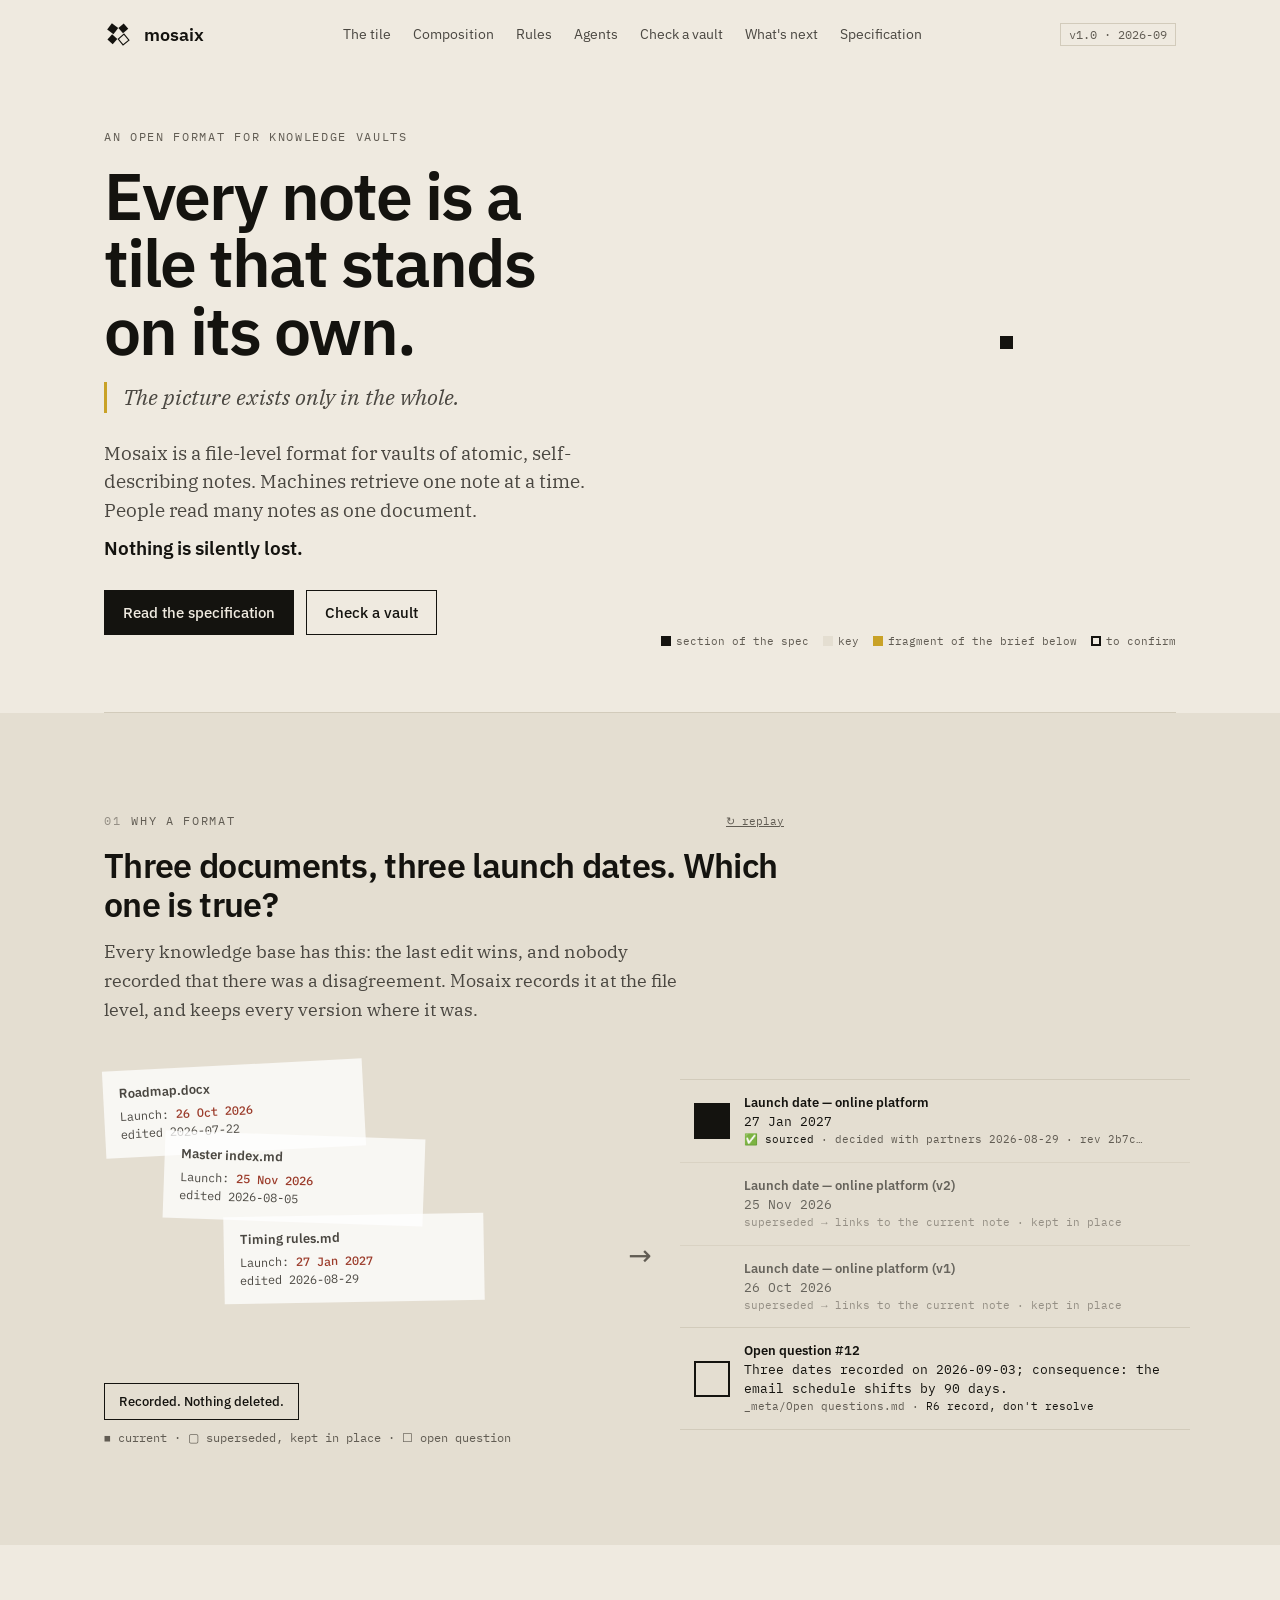
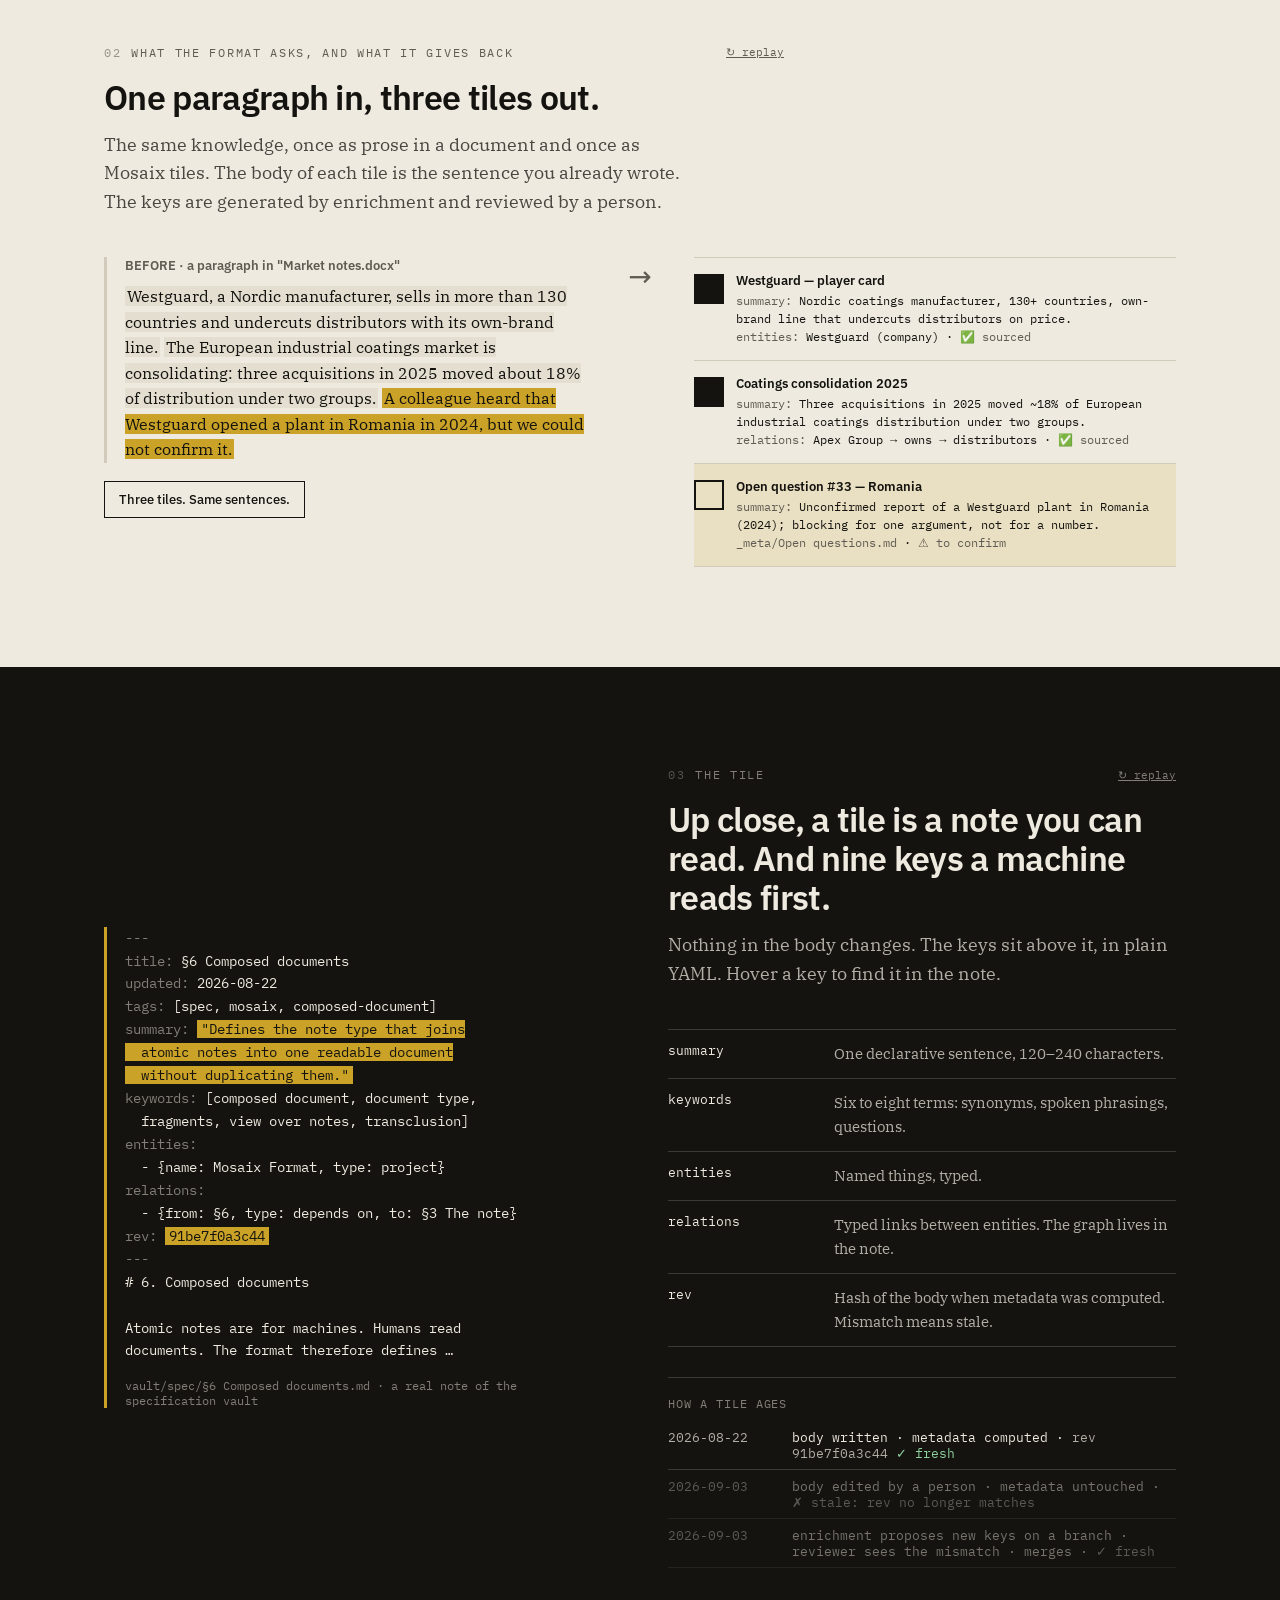
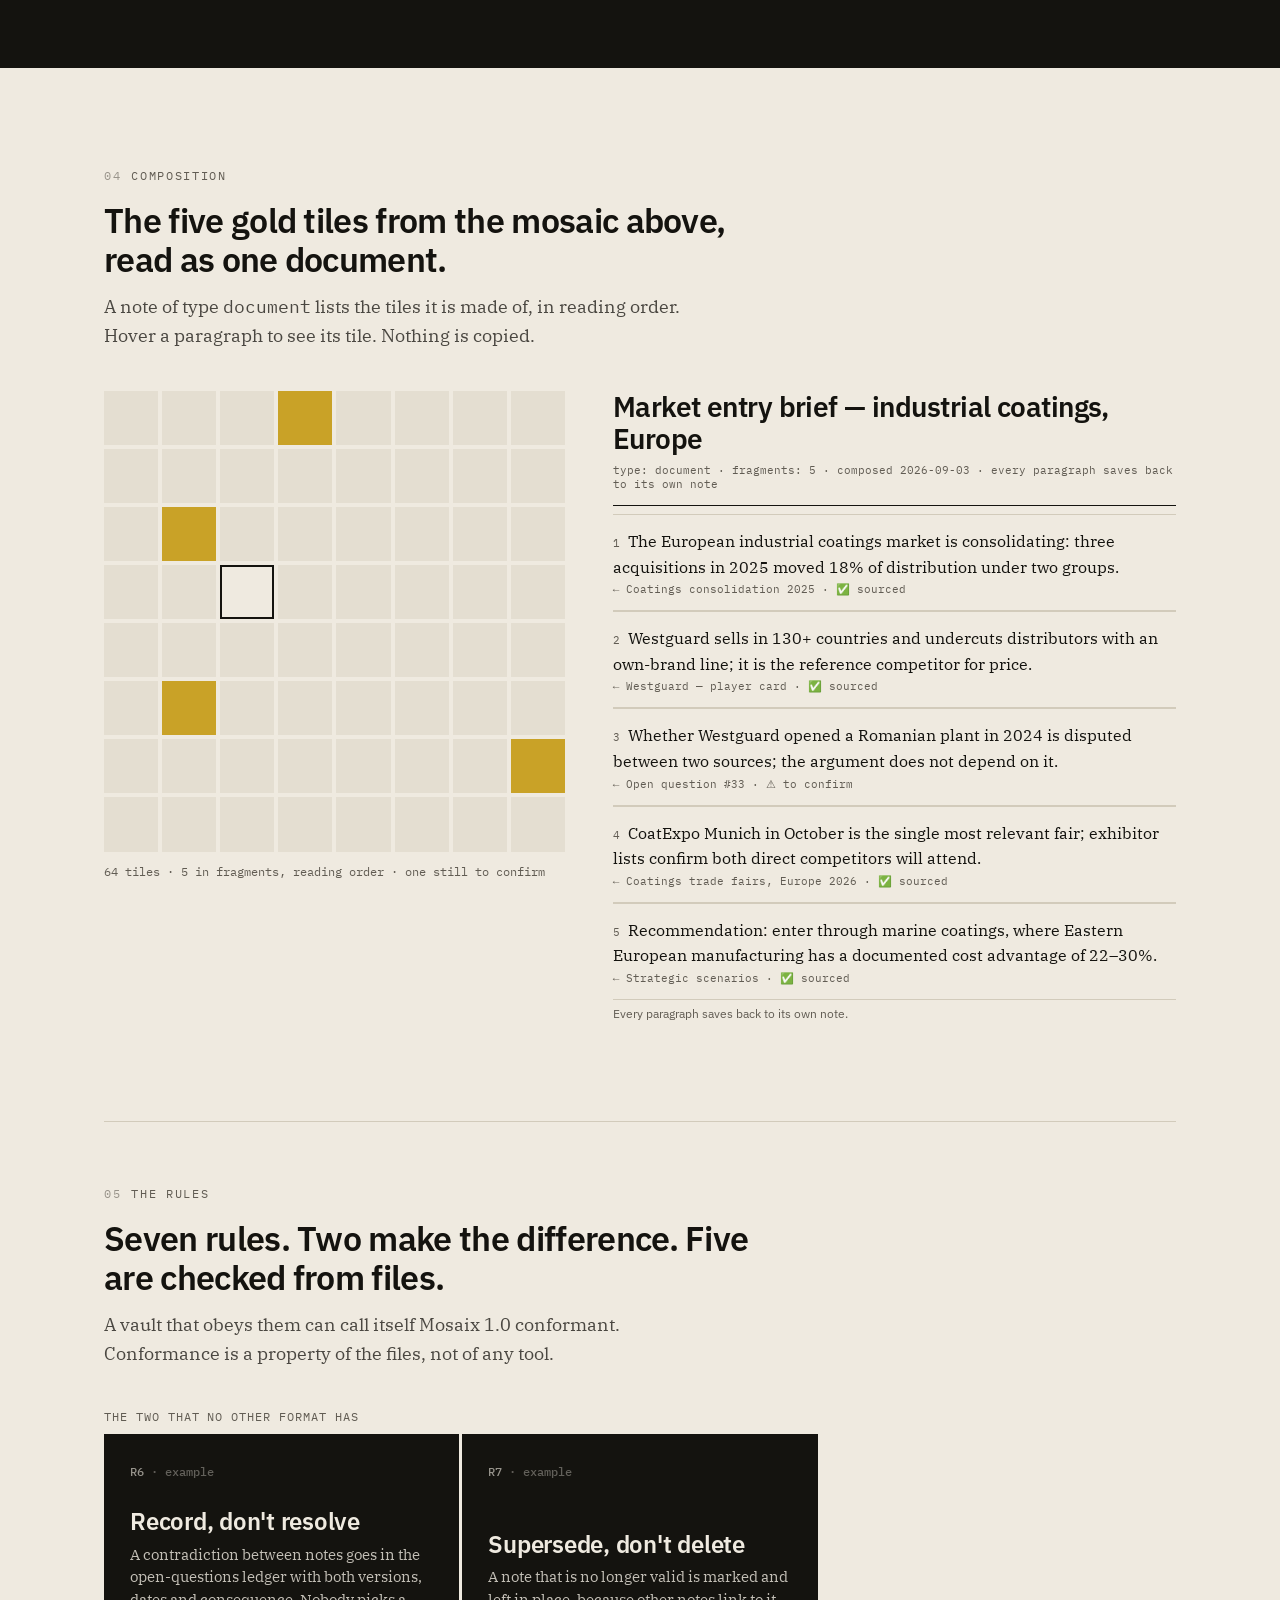
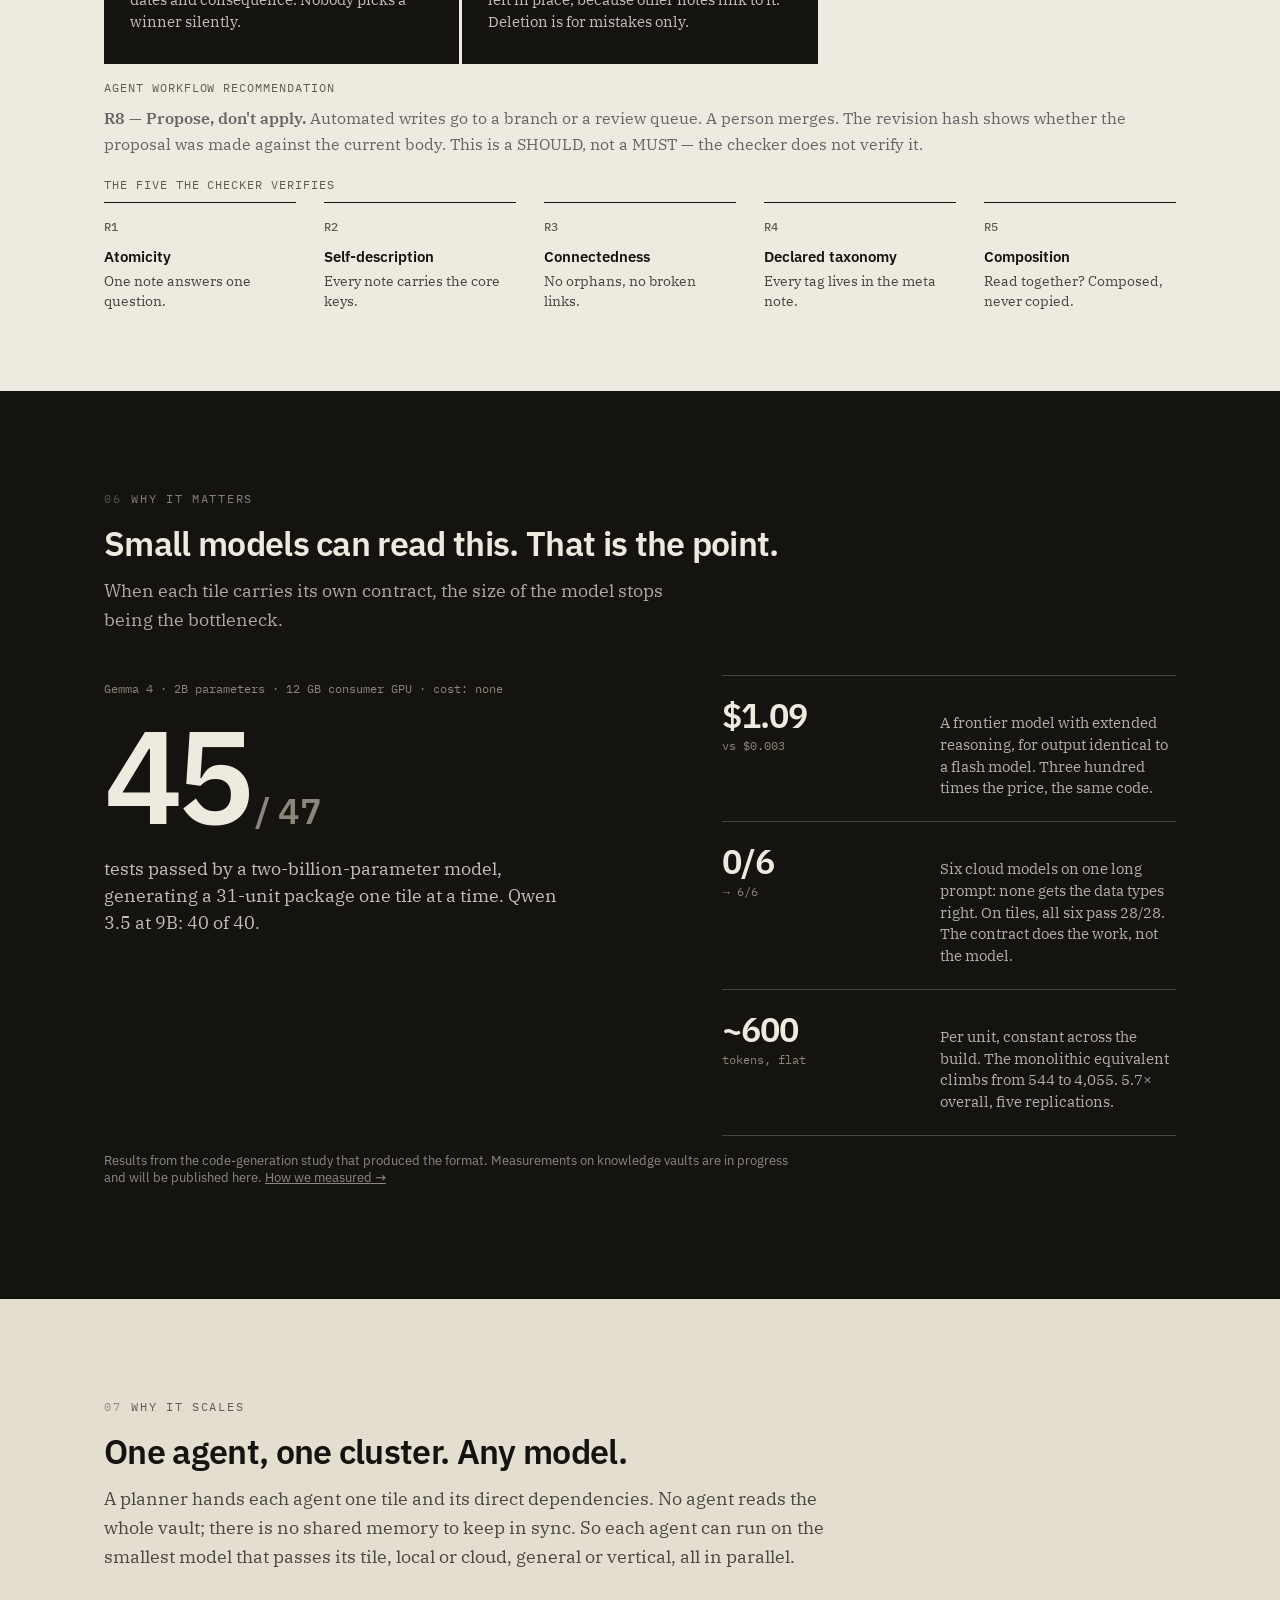
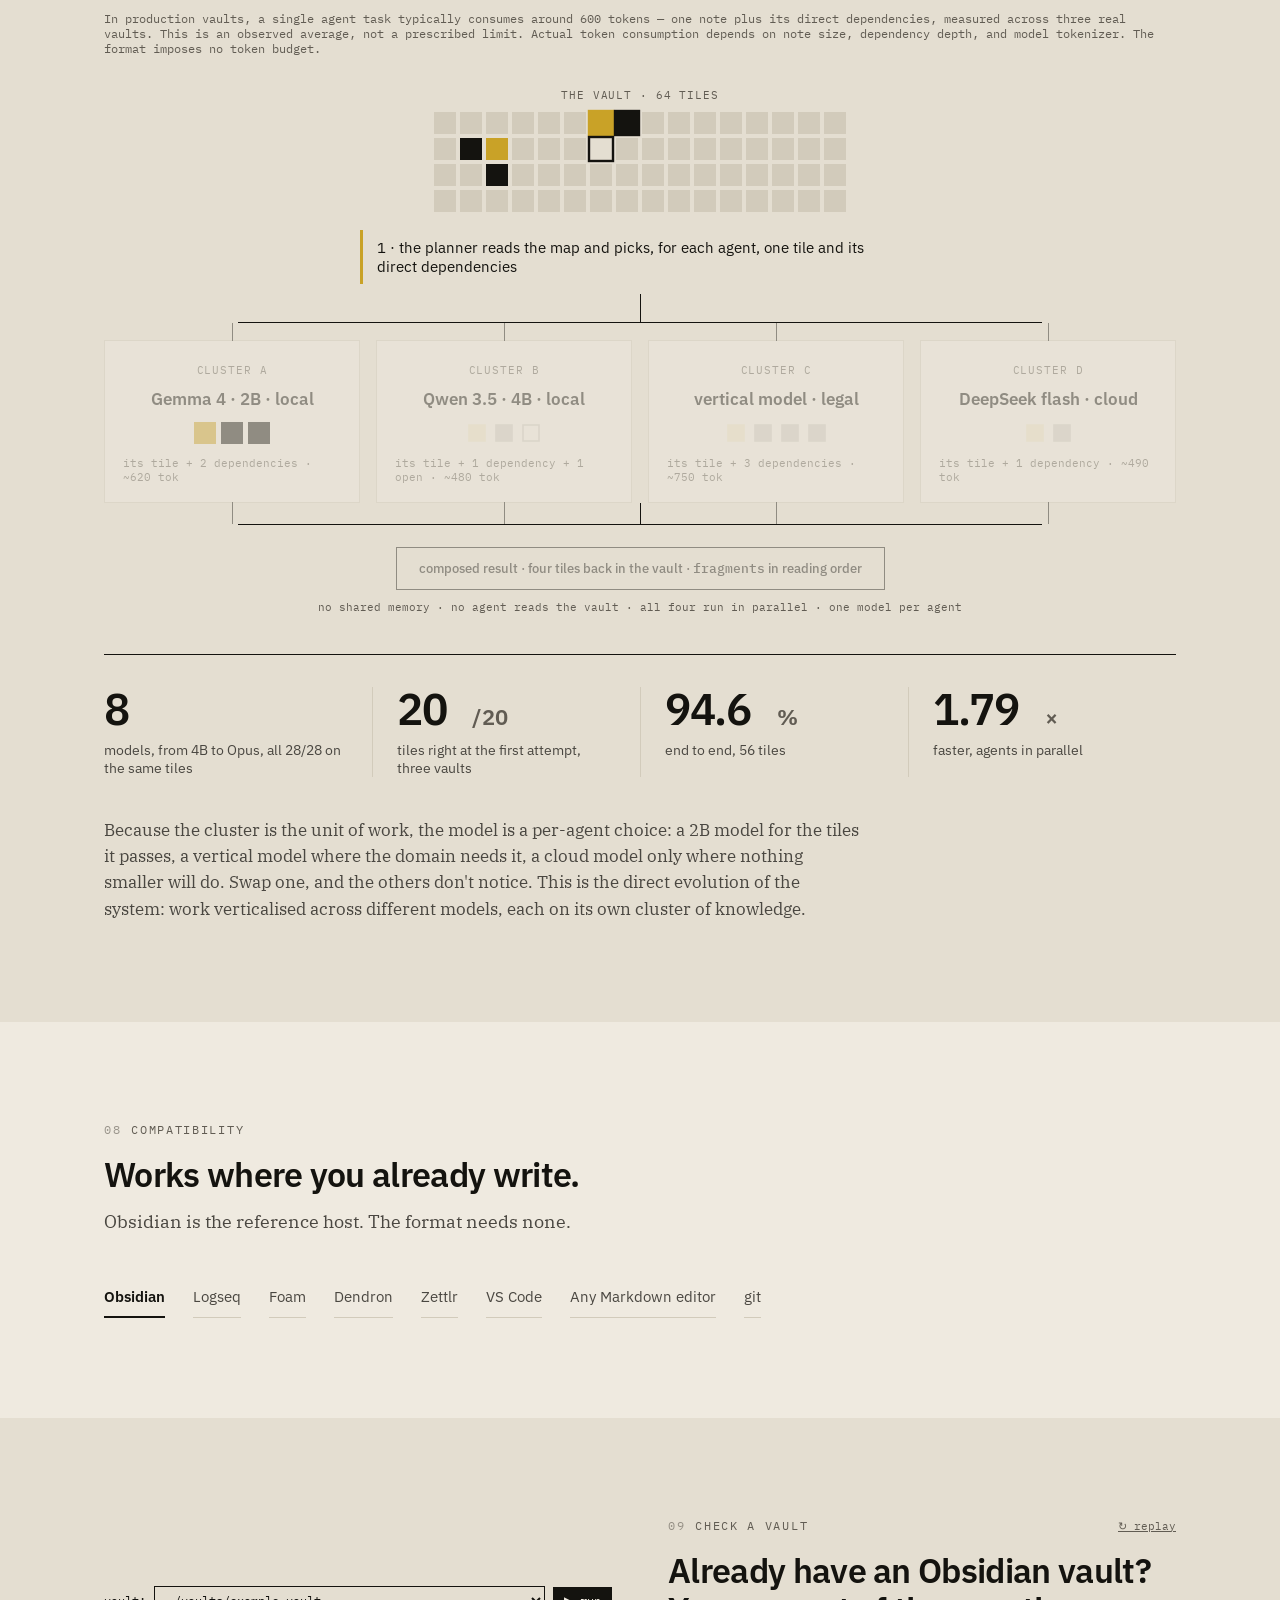
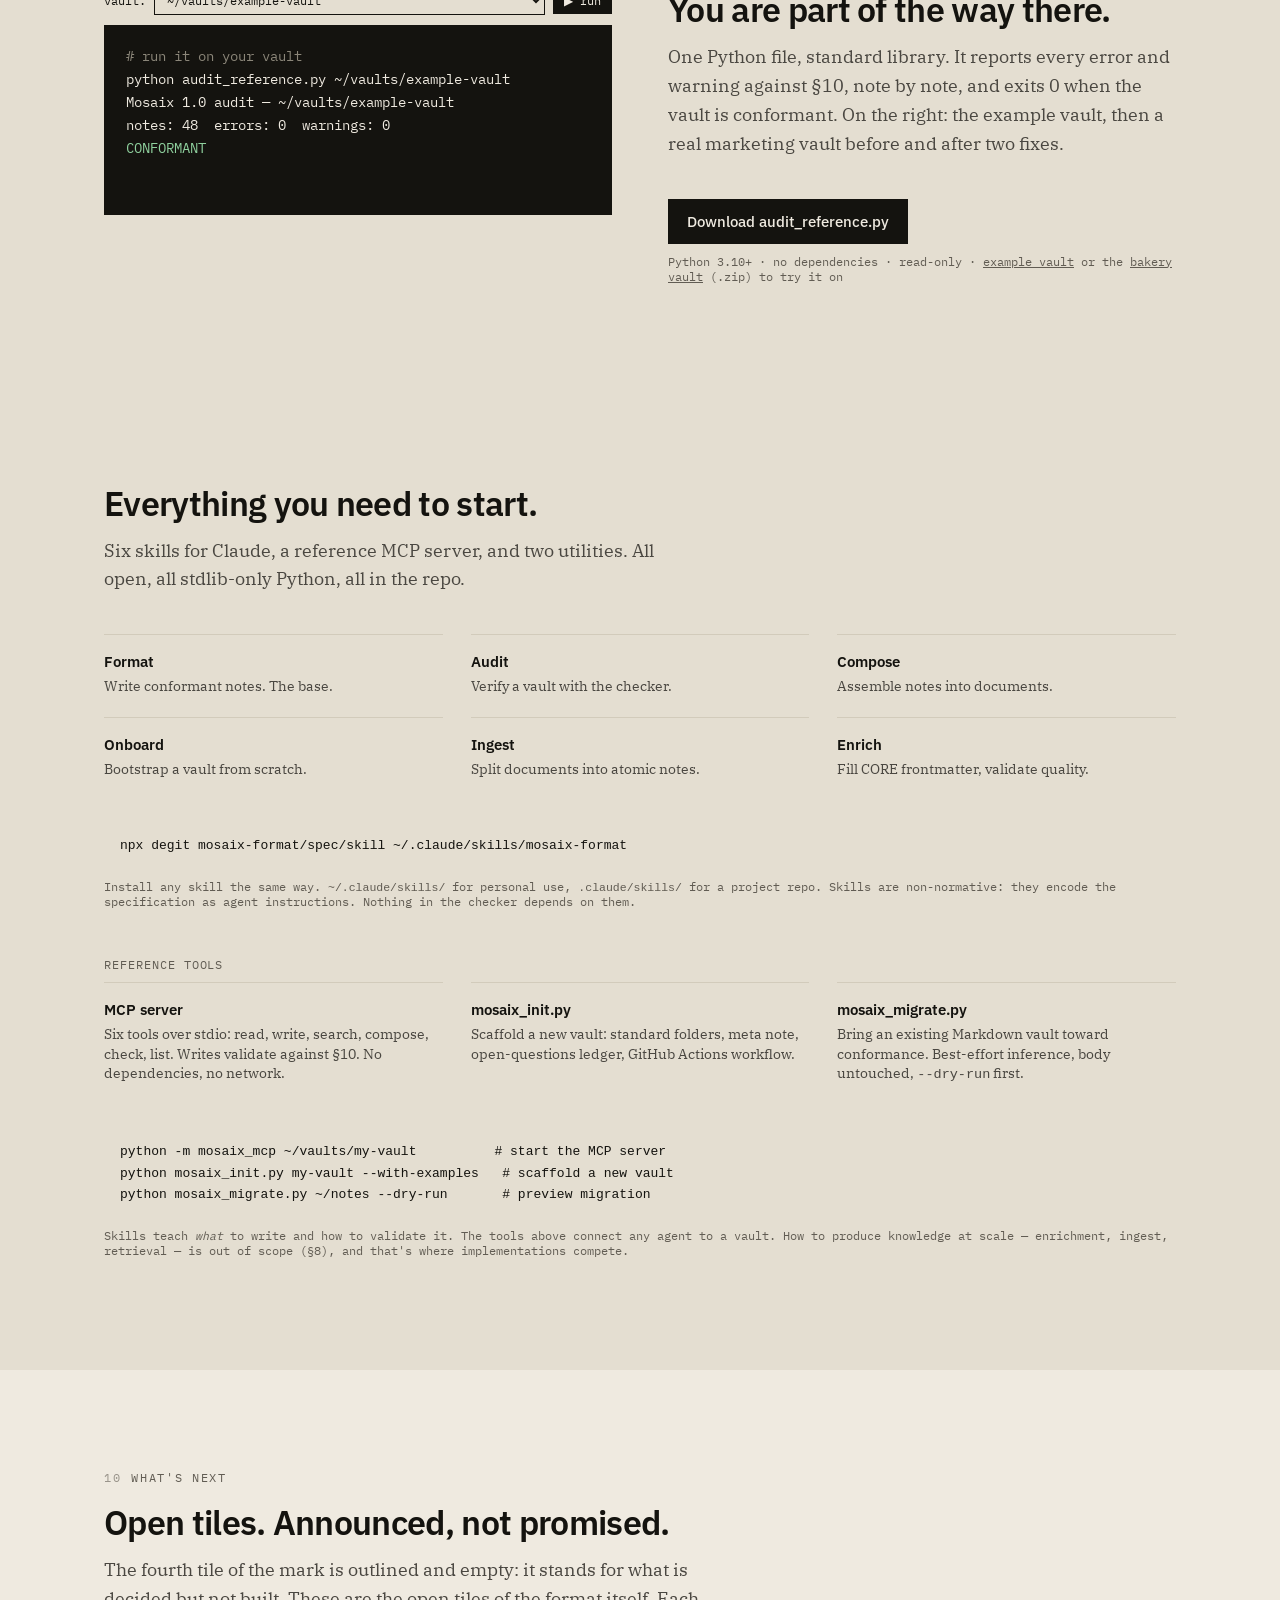
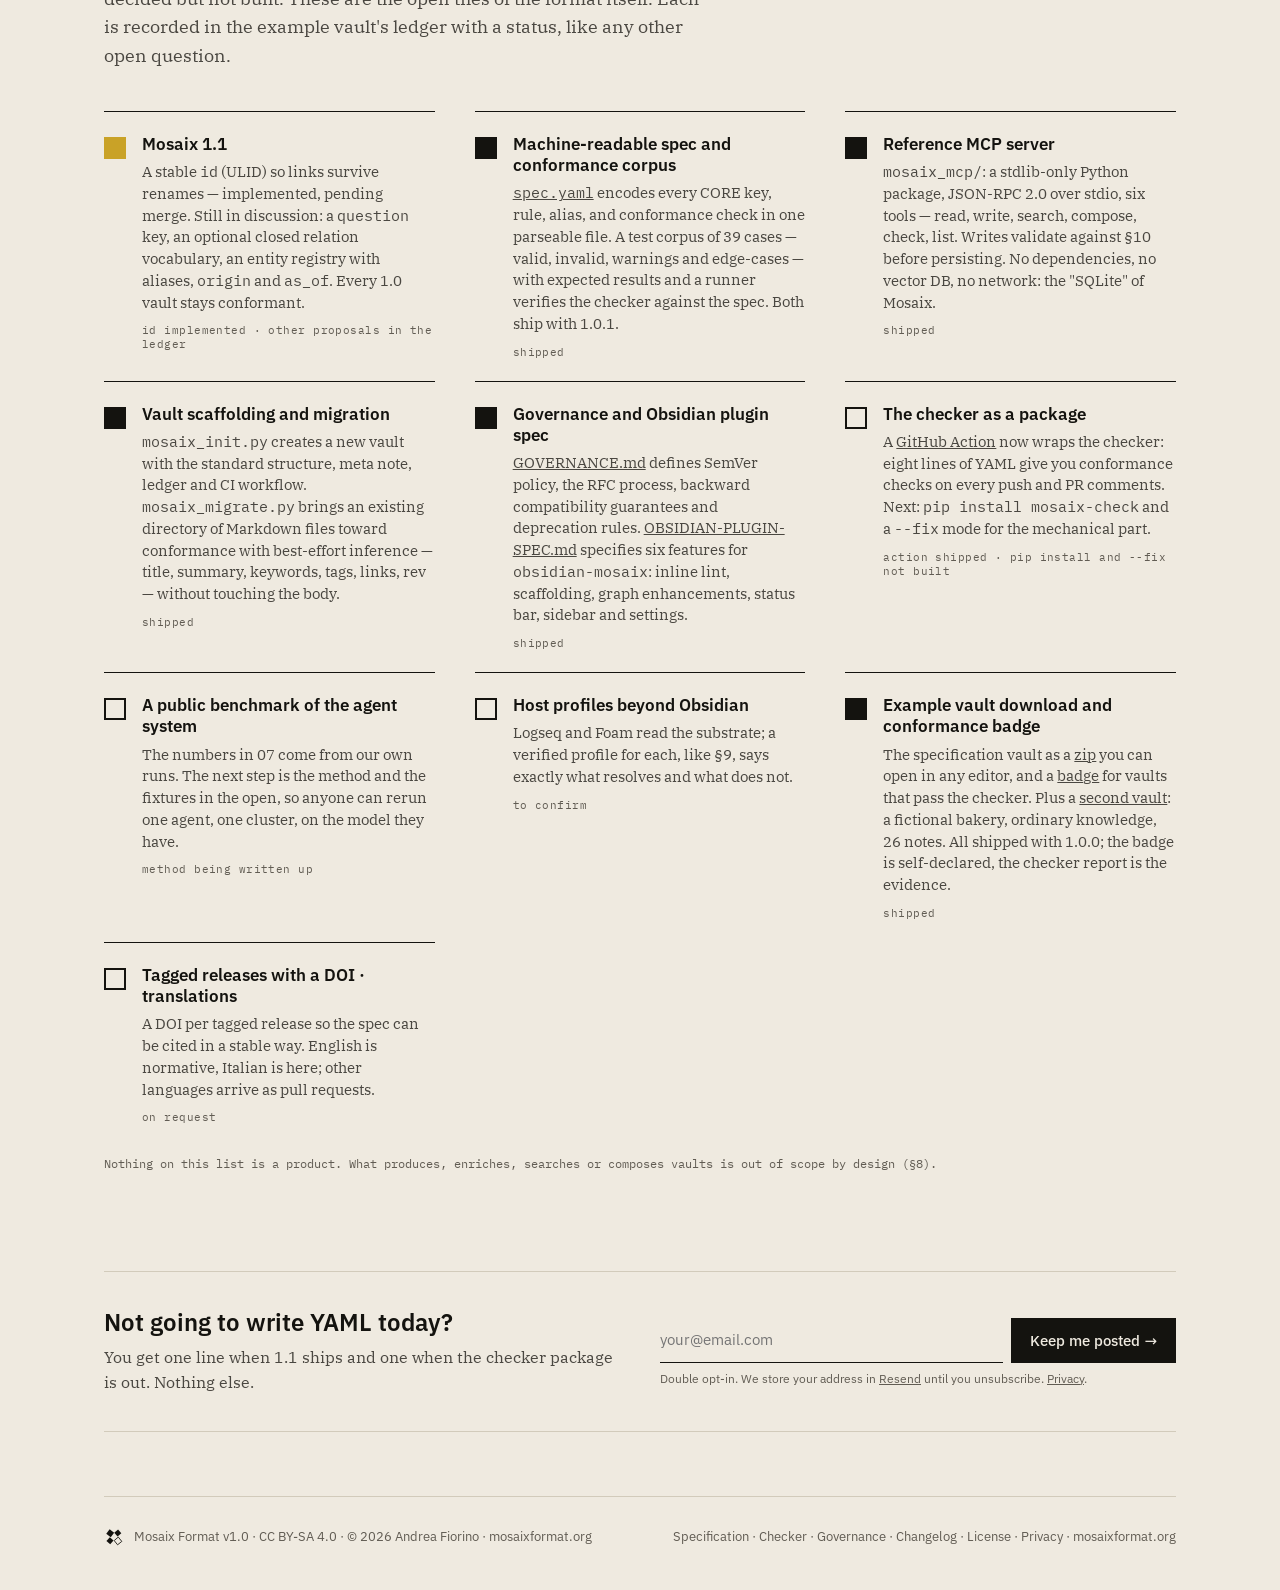
==== commit a8d43a63: "release: v1.0.1 — machine-readable spec, conformance corpus, MCP server, init/migrate tools, governa" ====
--- a/site/index.html
+++ b/site/index.html
@@ -443,7 +443,7 @@
     <div class="pulse" id="pulse" aria-hidden="true">vault alive · <b id="pc">0</b> confirmed · <b id="pa">0</b> added</div>
     <button class="replay" id="replay" aria-label="Replay the animation" hidden>↻ replay</button>
     <div class="page" id="page" aria-hidden="true">
-      <div class="ph">Market entry brief — PPE, Europe</div>
+      <div class="ph">Market entry brief — industrial coatings, Europe</div>
       <div class="pm">Market notes.docx · 6 pages · last edited by three people</div>
       <div class="ln gold"></div><div class="ln w2"></div><div class="ln w3 gap"></div>
       <div class="ln"></div><div class="ln gold w4"></div><div class="ln w2 gap"></div>
@@ -490,14 +490,14 @@
   <div class="ba" id="ba">
     <div>
       <div class="before"><div class="h">BEFORE · a paragraph in "Market notes.docx"</div>
-        <mark data-k="0">Portwest, an Irish manufacturer, sells in more than 130 countries and undercuts distributors with its own-brand line.</mark> <mark data-k="1">The European PPE market is consolidating: three acquisitions in 2025 moved about 18% of distribution under two groups.</mark> <mark data-k="2">A colleague heard that Portwest opened a plant in Albania in 2024, but we could not confirm it.</mark></div>
+        <mark data-k="0">Westguard, a Nordic manufacturer, sells in more than 130 countries and undercuts distributors with its own-brand line.</mark> <mark data-k="1">The European industrial coatings market is consolidating: three acquisitions in 2025 moved about 18% of distribution under two groups.</mark> <mark data-k="2">A colleague heard that Westguard opened a plant in Romania in 2024, but we could not confirm it.</mark></div>
       <button class="act" id="splitBtn">Split into tiles →</button>
     </div>
     <div class="arrow" aria-hidden="true">→</div>
     <div class="after">
-      <div class="t ghost" data-k="0"><i></i><div><b>Portwest — player card</b><span class="k">summary:</span> Irish PPE manufacturer, 130+ countries, own-brand line that undercuts distributors on price.<br><span class="k">entities:</span> Portwest (company) · <span class="k">✅ sourced</span></div></div>
-      <div class="t ghost" data-k="1"><i></i><div><b>PPE consolidation 2025</b><span class="k">summary:</span> Three acquisitions in 2025 moved ~18% of European PPE distribution under two groups.<br><span class="k">relations:</span> Bunzl → owns → distributors · <span class="k">✅ sourced</span></div></div>
-      <div class="t ghost" data-k="2"><i></i><div><b>Open question #33 — Albania</b><span class="k">summary:</span> Unconfirmed report of a Portwest plant in Albania (2024); blocking for one argument, not for a number.<br><span class="k">_meta/Open questions.md</span> · <span class="k">⚠ to confirm</span></div></div>
+      <div class="t ghost" data-k="0"><i></i><div><b>Westguard — player card</b><span class="k">summary:</span> Nordic coatings manufacturer, 130+ countries, own-brand line that undercuts distributors on price.<br><span class="k">entities:</span> Westguard (company) · <span class="k">✅ sourced</span></div></div>
+      <div class="t ghost" data-k="1"><i></i><div><b>Coatings consolidation 2025</b><span class="k">summary:</span> Three acquisitions in 2025 moved ~18% of European industrial coatings distribution under two groups.<br><span class="k">relations:</span> Apex Group → owns → distributors · <span class="k">✅ sourced</span></div></div>
+      <div class="t ghost" data-k="2"><i></i><div><b>Open question #33 — Romania</b><span class="k">summary:</span> Unconfirmed report of a Westguard plant in Romania (2024); blocking for one argument, not for a number.<br><span class="k">_meta/Open questions.md</span> · <span class="k">⚠ to confirm</span></div></div>
     </div>
   </div>
 </section>
@@ -558,13 +558,13 @@
         <p style="font:12px var(--mono);color:var(--ink3);margin:12px 0 0">64 tiles · 5 in <span class="mono">fragments</span>, reading order · one still to confirm</p>
       </div>
       <div class="doc" id="doc">
-        <h3>Market entry brief — PPE, Europe</h3>
+        <h3>Market entry brief — industrial coatings, Europe</h3>
         <div class="meta">type: document · fragments: 5 · composed 2026-09-03 · every paragraph saves back to its own note</div>
-        <p data-t="3" data-n="0"><span class="no">1</span>The European PPE market is consolidating: three acquisitions in 2025 moved 18% of distribution under two groups.<small>← PPE consolidation 2025 · ✅ sourced</small></p>
-        <p data-t="17" data-n="1"><span class="no">2</span>Portwest sells in 130+ countries and undercuts distributors with an own-brand line; it is the reference competitor for price.<small>← Portwest — player card · ✅ sourced</small></p>
-        <p data-t="26" data-n="2"><span class="no">3</span>Whether Portwest opened an Albanian plant in 2024 is disputed between two sources; the argument does not depend on it.<small>← Open question #33 · ⚠ to confirm</small></p>
-        <p data-t="41" data-n="3"><span class="no">4</span>A+A Düsseldorf in October is the single most relevant fair; exhibitor lists confirm both direct competitors will attend.<small>← PPE trade fairs, Europe 2026 · ✅ sourced</small></p>
-        <p data-t="55" data-n="4"><span class="no">5</span>Recommendation: enter through safety footwear, where Turkish manufacturing has a documented cost advantage of 22–30%.<small>← Strategic scenarios · ✅ sourced</small></p>
+        <p data-t="3" data-n="0"><span class="no">1</span>The European industrial coatings market is consolidating: three acquisitions in 2025 moved 18% of distribution under two groups.<small>← Coatings consolidation 2025 · ✅ sourced</small></p>
+        <p data-t="17" data-n="1"><span class="no">2</span>Westguard sells in 130+ countries and undercuts distributors with an own-brand line; it is the reference competitor for price.<small>← Westguard — player card · ✅ sourced</small></p>
+        <p data-t="26" data-n="2"><span class="no">3</span>Whether Westguard opened a Romanian plant in 2024 is disputed between two sources; the argument does not depend on it.<small>← Open question #33 · ⚠ to confirm</small></p>
+        <p data-t="41" data-n="3"><span class="no">4</span>CoatExpo Munich in October is the single most relevant fair; exhibitor lists confirm both direct competitors will attend.<small>← Coatings trade fairs, Europe 2026 · ✅ sourced</small></p>
+        <p data-t="55" data-n="4"><span class="no">5</span>Recommendation: enter through marine coatings, where Eastern European manufacturing has a documented cost advantage of 22–30%.<small>← Strategic scenarios · ✅ sourced</small></p>
         <div class="hint">Every paragraph saves back to its own note.</div>
       </div>
     </div>
@@ -574,9 +574,9 @@
 <!-- 6 RULES -->
 <section class="sec tight" id="rules" style="border-top:1px solid var(--line)">
   <div class="kick"><span><span class="no">05</span>The rules</span></div>
-  <h2>Eight rules. Three make the difference. Five are checked from files.</h2>
+  <h2>Seven rules. Two make the difference. Five are checked from files.</h2>
   <p class="sub">A vault that obeys them can call itself Mosaix 1.0 conformant. Conformance is a property of the files, not of any tool.</p>
-  <div class="rlab">The three that no other format has</div>
+  <div class="rlab">The two that no other format has</div>
   <ul class="big3">
     <li style="--r:-.6deg"><div class="n">R6</div><b>Record, don't resolve</b><p>A contradiction between notes goes in the open-questions ledger with both versions, dates and consequence. Nobody picks a winner silently.</p><div class="ex">_meta/Open questions.md
 #12 · Launch date
@@ -591,13 +591,10 @@
 updated: 2026-08-29
 ---
 Kept: 4 notes still link here.</div></li>
-    <li style="--r:-.4deg"><div class="n">R8</div><b>Propose, don't apply</b><p>Automated writes go to a branch or a review queue. A person merges. The revision hash shows whether the proposal was made against the current body.</p><div class="ex">branch: mcp/2026-09-03
-PR #418 · 3 files · by enrichment
-  §6 Composed documents.md
-    rev 91be7f0a3c44 → 7d1c…  ✓ current
-  review: Andrea · merge ▸ main</div></li>
   </ul>
-  <div class="rlab" style="margin-top:28px">The five the checker verifies</div>
+  <div class="rlab" style="margin-top:16px">Agent workflow recommendation</div>
+  <p style="margin:8px 0 20px;font-size:.95em;color:var(--muted,#666)"><b>R8 — Propose, don't apply.</b> Automated writes go to a branch or a review queue. A person merges. The revision hash shows whether the proposal was made against the current body. This is a SHOULD, not a MUST — the checker does not verify it.</p>
+  <div class="rlab" style="margin-top:8px">The five the checker verifies</div>
   <ol class="five">
     <li><b>Atomicity</b><p>One note answers one question.</p></li>
     <li><b>Self-description</b><p>Every note carries the core keys.</p></li>
@@ -637,7 +634,8 @@
 <section class="sec band p2" id="agents">
   <div class="kick"><span><span class="no">07</span>Why it scales</span></div>
   <h2>One agent, one cluster. Any model.</h2>
-  <p class="sub" style="max-width:720px">A planner hands each agent one tile and its direct dependencies: about six hundred tokens, nothing else. No agent reads the whole vault; there is no shared memory to keep in sync. So each agent can run on the smallest model that passes its tile, local or cloud, general or vertical, all in parallel.</p>
+  <p class="sub" style="max-width:720px">A planner hands each agent one tile and its direct dependencies. No agent reads the whole vault; there is no shared memory to keep in sync. So each agent can run on the smallest model that passes its tile, local or cloud, general or vertical, all in parallel.</p>
+  <p class="cap" style="margin-bottom:32px">In production vaults, a single agent task typically consumes around 600 tokens — one note plus its direct dependencies, measured across three real vaults. This is an observed average, not a prescribed limit. Actual token consumption depends on note size, dependency depth, and model tokenizer. The format imposes no token budget.</p>
   <div class="chain" id="chain">
     <div class="chain-fig" aria-label="Diagram: a vault of tiles; the planner selects four clusters, one tile plus its direct dependencies each; four agents on four different models work on their cluster in parallel; the results compose back.">
       <div class="cf-vlab">the vault · 64 tiles</div>
@@ -645,10 +643,10 @@
       <div class="cf-step" id="cfstep">the planner reads the map and picks, for each agent, one tile and its direct dependencies</div>
       <div class="cf-stem"></div>
       <div class="cf-agents">
-        <div class="cf-agent" data-c="0"><div class="cf-lab">cluster A</div><div class="cf-mod">Gemma 4 · 2B · local</div><div class="cf-cl"><i class="g"></i><i></i><i></i></div><div class="cf-tok">its tile + 2 dependencies · ~600 tok</div></div>
-        <div class="cf-agent" data-c="1"><div class="cf-lab">cluster B</div><div class="cf-mod">Qwen 3.5 · 4B · local</div><div class="cf-cl"><i class="g"></i><i></i><i class="o"></i></div><div class="cf-tok">its tile + 1 dependency + 1 open · ~600 tok</div></div>
-        <div class="cf-agent" data-c="2"><div class="cf-lab">cluster C</div><div class="cf-mod">vertical model · legal</div><div class="cf-cl"><i class="g"></i><i></i><i></i><i></i></div><div class="cf-tok">its tile + 3 dependencies · ~600 tok</div></div>
-        <div class="cf-agent" data-c="3"><div class="cf-lab">cluster D</div><div class="cf-mod">DeepSeek flash · cloud</div><div class="cf-cl"><i class="g"></i><i></i></div><div class="cf-tok">its tile + 1 dependency · ~600 tok</div></div>
+        <div class="cf-agent" data-c="0"><div class="cf-lab">cluster A</div><div class="cf-mod">Gemma 4 · 2B · local</div><div class="cf-cl"><i class="g"></i><i></i><i></i></div><div class="cf-tok">its tile + 2 dependencies · ~620 tok</div></div>
+        <div class="cf-agent" data-c="1"><div class="cf-lab">cluster B</div><div class="cf-mod">Qwen 3.5 · 4B · local</div><div class="cf-cl"><i class="g"></i><i></i><i class="o"></i></div><div class="cf-tok">its tile + 1 dependency + 1 open · ~480 tok</div></div>
+        <div class="cf-agent" data-c="2"><div class="cf-lab">cluster C</div><div class="cf-mod">vertical model · legal</div><div class="cf-cl"><i class="g"></i><i></i><i></i><i></i></div><div class="cf-tok">its tile + 3 dependencies · ~750 tok</div></div>
+        <div class="cf-agent" data-c="3"><div class="cf-lab">cluster D</div><div class="cf-mod">DeepSeek flash · cloud</div><div class="cf-cl"><i class="g"></i><i></i></div><div class="cf-tok">its tile + 1 dependency · ~490 tok</div></div>
       </div>
       <div class="cf-stem2"></div>
       <div class="cf-merge">composed result · four tiles back in the vault · <span class="mono">fragments</span> in reading order</div>
@@ -690,10 +688,10 @@
   </div>
 </section>
 
-<!-- SKILLS -->
+<!-- SKILLS & TOOLS -->
 <section class="sec band p2">
-  <h2>Teach your Claude session the format.</h2>
-  <p class="sub">Six open skills, each answering one question. Install the ones you need — they compose like the notes.</p>
+  <h2>Everything you need to start.</h2>
+  <p class="sub">Six skills for Claude, a reference MCP server, and two utilities. All open, all stdlib-only Python, all in the repo.</p>
   <div class="skills-grid">
     <a href="skill/SKILL.md"><b>Format</b><small>Write conformant notes. The base.</small></a>
     <a href="skill/mosaix-audit/SKILL.md"><b>Audit</b><small>Verify a vault with the checker.</small></a>
@@ -702,9 +700,18 @@
     <a href="skill/mosaix-ingest/SKILL.md"><b>Ingest</b><small>Split documents into atomic notes.</small></a>
     <a href="skill/mosaix-enrich/SKILL.md"><b>Enrich</b><small>Fill CORE frontmatter, validate quality.</small></a>
   </div>
-  <p class="cap">Skills teach <em>what</em> to write and how to validate it. How to produce it at scale — enrichment, ingest, retrieval — is out of scope (§8), and that's where implementations compete.</p>
   <pre class="install"><code>npx degit mosaix-format/spec/skill ~/.claude/skills/mosaix-format</code></pre>
   <p class="cap">Install any skill the same way. <code>~/.claude/skills/</code> for personal use, <code>.claude/skills/</code> for a project repo. Skills are non-normative: they encode the specification as agent instructions. Nothing in the checker depends on them.</p>
+  <div class="rlab" style="margin-top:48px">Reference tools</div>
+  <div class="skills-grid">
+    <a href="spec.html#mcp-server"><b>MCP server</b><small>Six tools over stdio: read, write, search, compose, check, list. Writes validate against §10. No dependencies, no network.</small></a>
+    <a href="spec.html#vault-scaffolding"><b>mosaix_init.py</b><small>Scaffold a new vault: standard folders, meta note, open-questions ledger, GitHub Actions workflow.</small></a>
+    <a href="spec.html#vault-migration"><b>mosaix_migrate.py</b><small>Bring an existing Markdown vault toward conformance. Best-effort inference, body untouched, <code>--dry-run</code> first.</small></a>
+  </div>
+  <pre class="install"><code>python -m mosaix_mcp ~/vaults/my-vault          # start the MCP server
+python mosaix_init.py my-vault --with-examples   # scaffold a new vault
+python mosaix_migrate.py ~/notes --dry-run       # preview migration</code></pre>
+  <p class="cap">Skills teach <em>what</em> to write and how to validate it. The tools above connect any agent to a vault. How to produce knowledge at scale — enrichment, ingest, retrieval — is out of scope (§8), and that's where implementations compete.</p>
 </section>
 
 <!-- 10 WHAT'S NEXT -->
@@ -713,7 +720,11 @@
   <h2>Open tiles. Announced, not promised.</h2>
   <p class="sub">The fourth tile of the mark is outlined and empty: it stands for what is decided but not built. These are the open tiles of the format itself. Each is recorded in the example vault's ledger with a status, like any other open question.</p>
   <ul class="next">
-    <li><i></i><div><b>Mosaix 1.1</b><p>A stable <span class="mono">id</span> so links survive renames; a <span class="mono">question</span> key for the one question a note answers; an optional closed relation vocabulary; an entity registry with aliases; <span class="mono">origin</span> and <span class="mono">as_of</span>. Every 1.0 vault stays conformant.</p><small>in discussion · proposals in the ledger</small></div></li>
+    <li><i></i><div><b>Mosaix 1.1</b><p>A stable <span class="mono">id</span> (ULID) so links survive renames — implemented, pending merge. Still in discussion: a <span class="mono">question</span> key, an optional closed relation vocabulary, an entity registry with aliases, <span class="mono">origin</span> and <span class="mono">as_of</span>. Every 1.0 vault stays conformant.</p><small>id implemented · other proposals in the ledger</small></div></li>
+    <li class="done"><i></i><div><b>Machine-readable spec and conformance corpus</b><p><a href="https://github.com/mosaix-format/spec" style="text-decoration:underline"><span class="mono">spec.yaml</span></a> encodes every CORE key, rule, alias, and conformance check in one parseable file. A test corpus of 39 cases — valid, invalid, warnings and edge-cases — with expected results and a runner verifies the checker against the spec. Both ship with 1.0.1.</p><small>shipped</small></div></li>
+    <li class="done"><i></i><div><b>Reference MCP server</b><p><span class="mono">mosaix_mcp/</span>: a stdlib-only Python package, JSON-RPC 2.0 over stdio, six tools — read, write, search, compose, check, list. Writes validate against §10 before persisting. No dependencies, no vector DB, no network: the "SQLite" of Mosaix.</p><small>shipped</small></div></li>
+    <li class="done"><i></i><div><b>Vault scaffolding and migration</b><p><span class="mono">mosaix_init.py</span> creates a new vault with the standard structure, meta note, ledger and CI workflow. <span class="mono">mosaix_migrate.py</span> brings an existing directory of Markdown files toward conformance with best-effort inference — title, summary, keywords, tags, links, rev — without touching the body.</p><small>shipped</small></div></li>
+    <li class="done"><i></i><div><b>Governance and Obsidian plugin spec</b><p><a href="GOVERNANCE.md" style="text-decoration:underline">GOVERNANCE.md</a> defines SemVer policy, the RFC process, backward compatibility guarantees and deprecation rules. <a href="OBSIDIAN-PLUGIN-SPEC.md" style="text-decoration:underline">OBSIDIAN-PLUGIN-SPEC.md</a> specifies six features for <span class="mono">obsidian-mosaix</span>: inline lint, scaffolding, graph enhancements, status bar, sidebar and settings.</p><small>shipped</small></div></li>
     <li><i></i><div><b>The checker as a package</b><p>A <a href="https://github.com/mosaix-format/spec" style="text-decoration:underline">GitHub Action</a> now wraps the checker: eight lines of YAML give you conformance checks on every push and PR comments. Next: <span class="mono">pip install mosaix-check</span> and a <span class="mono">--fix</span> mode for the mechanical part.</p><small>action shipped · pip install and --fix not built</small></div></li>
     <li><i></i><div><b>A public benchmark of the agent system</b><p>The numbers in 07 come from our own runs. The next step is the method and the fixtures in the open, so anyone can rerun one agent, one cluster, on the model they have.</p><small>method being written up</small></div></li>
     <li><i></i><div><b>Host profiles beyond Obsidian</b><p>Logseq and Foam read the substrate; a verified profile for each, like §9, says exactly what resolves and what does not.</p><small>to confirm</small></div></li>
@@ -740,7 +751,7 @@
 
 <footer>
   <span class="fb"><svg viewBox="0 0 100 100" aria-hidden="true"><g fill="currentColor"><polygon transform="translate(31 31) rotate(41)" points="-15,-13 13,-15 15,13 -13,15"/><polygon transform="translate(69 30) rotate(47)" points="-12,-13 13,-12 12,13 -13,12"/><polygon transform="translate(30 69) rotate(44)" points="-13,-12 12,-13 13,12 -12,13"/></g><polygon transform="translate(70 70) rotate(49)" points="-14,-14 14,-13 13,14 -14,13" fill="none" stroke="currentColor" stroke-width="4"/></svg>Mosaix Format v1.0 · CC BY-SA 4.0 · © 2026 Andrea Fiorino · mosaixformat.org</span>
-  <span><a href="spec.html">Specification</a> · <a href="spec.html#checker">Checker</a> · <a href="CHANGELOG.md">Changelog</a> · <a href="LICENSE.md">License</a> · <a href="privacy.html">Privacy</a> · <a href="https://mosaixformat.org">mosaixformat.org</a></span>
+  <span><a href="spec.html">Specification</a> · <a href="spec.html#checker">Checker</a> · <a href="GOVERNANCE.md">Governance</a> · <a href="CHANGELOG.md">Changelog</a> · <a href="LICENSE.md">License</a> · <a href="privacy.html">Privacy</a> · <a href="https://mosaixformat.org">mosaixformat.org</a></span>
 </footer>
 </div>
 
@@ -752,9 +763,9 @@
 
   /* ---------- HERO ---------- */
   const N = mobile ? 20 : 30, S = mobile ? 14 : 13;
-  const sections=[['§0 Status','Name, version, license and the meaning of conformance.'],['§1 Purpose','Machines read one note at a time; people read documents; nothing is silently lost.'],['§2 Substrate','Markdown, YAML frontmatter, wikilinks.'],['§3 The note','One question per note. Nine core keys above the body.'],['§4 Links and graph','No orphans, no broken links. The graph is derived from files.'],['§5 Vault structure','_meta, _synthesis, _inbox. The ledger and the meta note.'],['§6 Composed documents','A note type that joins atomic notes into one document.'],['§7 Rules','R1–R8.'],['§8 Out of scope','Enrichment, ingest, retrieval, editors: implementations, not format.'],['§9 Host profile','Obsidian is the reference host, not a dependency.'],['§10 Conformance','The checks a vault must pass.'],['§11 Versioning','MINOR never breaks a conformant vault.'],['§12 Provenance','Origin, working title and vocabulary history.']];
+  const sections=[['§0 Status','Name, version, license and the meaning of conformance.'],['§1 Purpose','Machines read one note at a time; people read documents; nothing is silently lost.'],['§2 Substrate','Markdown, YAML frontmatter, wikilinks.'],['§3 The note','One question per note. Nine core keys above the body.'],['§4 Links and graph','No orphans, no broken links. The graph is derived from files.'],['§5 Vault structure','_meta, _synthesis, _inbox. The ledger and the meta note.'],['§6 Composed documents','A note type that joins atomic notes into one document.'],['§7 Rules','R1–R7 + agent recommendation R8.'],['§8 Out of scope','Enrichment, ingest, retrieval, editors: implementations, not format.'],['§9 Host profile','Obsidian is the reference host, not a dependency.'],['§10 Conformance','The checks a vault must pass.'],['§11 Versioning','MINOR never breaks a conformant vault.'],['§12 Provenance','Origin, working title and vocabulary history.']];
   const fields=[['summary','One declarative sentence, 120–240 characters.'],['keywords','Six to eight terms, lowercase.'],['entities','Named things, typed.'],['relations','Typed links between entities.'],['links','Outbound wikilinks, machine-readable.'],['rev','Hash of the body when metadata was computed.'],['updated','Last substantive change.'],['tags','Taxonomy, declared in the meta note.'],['title','Name of the node.']];
-  const brief=[['PPE consolidation 2025','Three acquisitions moved 18% of distribution under two groups.','→ paragraph 1 of the brief below'],['Portwest — player card','130+ countries, own-brand line, reference competitor for price.','→ paragraph 2'],['Open question #33','Albanian plant disputed between two sources.','→ paragraph 3 · ⚠ to confirm'],['PPE trade fairs, Europe 2026','A+A Düsseldorf is the most relevant fair.','→ paragraph 4'],['Strategic scenarios','Enter through safety footwear: 22–30% cost advantage.','→ paragraph 5']];
+  const brief=[['Coatings consolidation 2025','Three acquisitions moved 18% of distribution under two groups.','→ paragraph 1 of the brief below'],['Westguard — player card','130+ countries, own-brand line, reference competitor for price.','→ paragraph 2'],['Open question #33','Romanian plant disputed between two sources.','→ paragraph 3 · ⚠ to confirm'],['Coatings trade fairs, Europe 2026','CoatExpo Munich is the most relevant fair.','→ paragraph 4'],['Strategic scenarios','Enter through marine coatings: 22–30% cost advantage.','→ paragraph 5']];
   const grid=document.getElementById('grid'), card=document.getElementById('card'), host=document.getElementById('mosaic');
   grid.style.setProperty('--n',N); grid.style.setProperty('--s',S+'px');
   const cv=document.createElement('canvas'); cv.width=cv.height=N; const cx=cv.getContext('2d'); cx.fillStyle='#fff'; cx.fillRect(0,0,N,N);
@@ -920,7 +931,7 @@
     once(chain,()=>{
       const play=()=>{reset(); stepEl.textContent='1 · the planner reads the map and picks, for each agent, one tile and its direct dependencies';
         clusters.forEach((c,k)=>setTimeout(()=>{mark(k,true); setTimeout(()=>{mark(k,false); ag[k].classList.add('got');},450);},400+k*700));
-        setTimeout(()=>{stepEl.textContent='2 · four agents, four models, at the same time: each one reads only its cluster, ~600 tokens, and nothing else'; ag.forEach(a=>a.classList.add('on'));},3600);
+        setTimeout(()=>{stepEl.textContent='2 · four agents, four models, at the same time: each one reads only its cluster — typically a few hundred tokens on production vaults — and nothing else'; ag.forEach(a=>a.classList.add('on'));},3600);
         setTimeout(()=>{stepEl.textContent='3 · the results are four tiles, back in the vault; a document note composes them in reading order'; mg.classList.add('on'); clusters.forEach(c=>cells[c.own].classList.add('sel'));},5400);};
       play(); if(!reduce) setInterval(play,8600);},.4);
   }
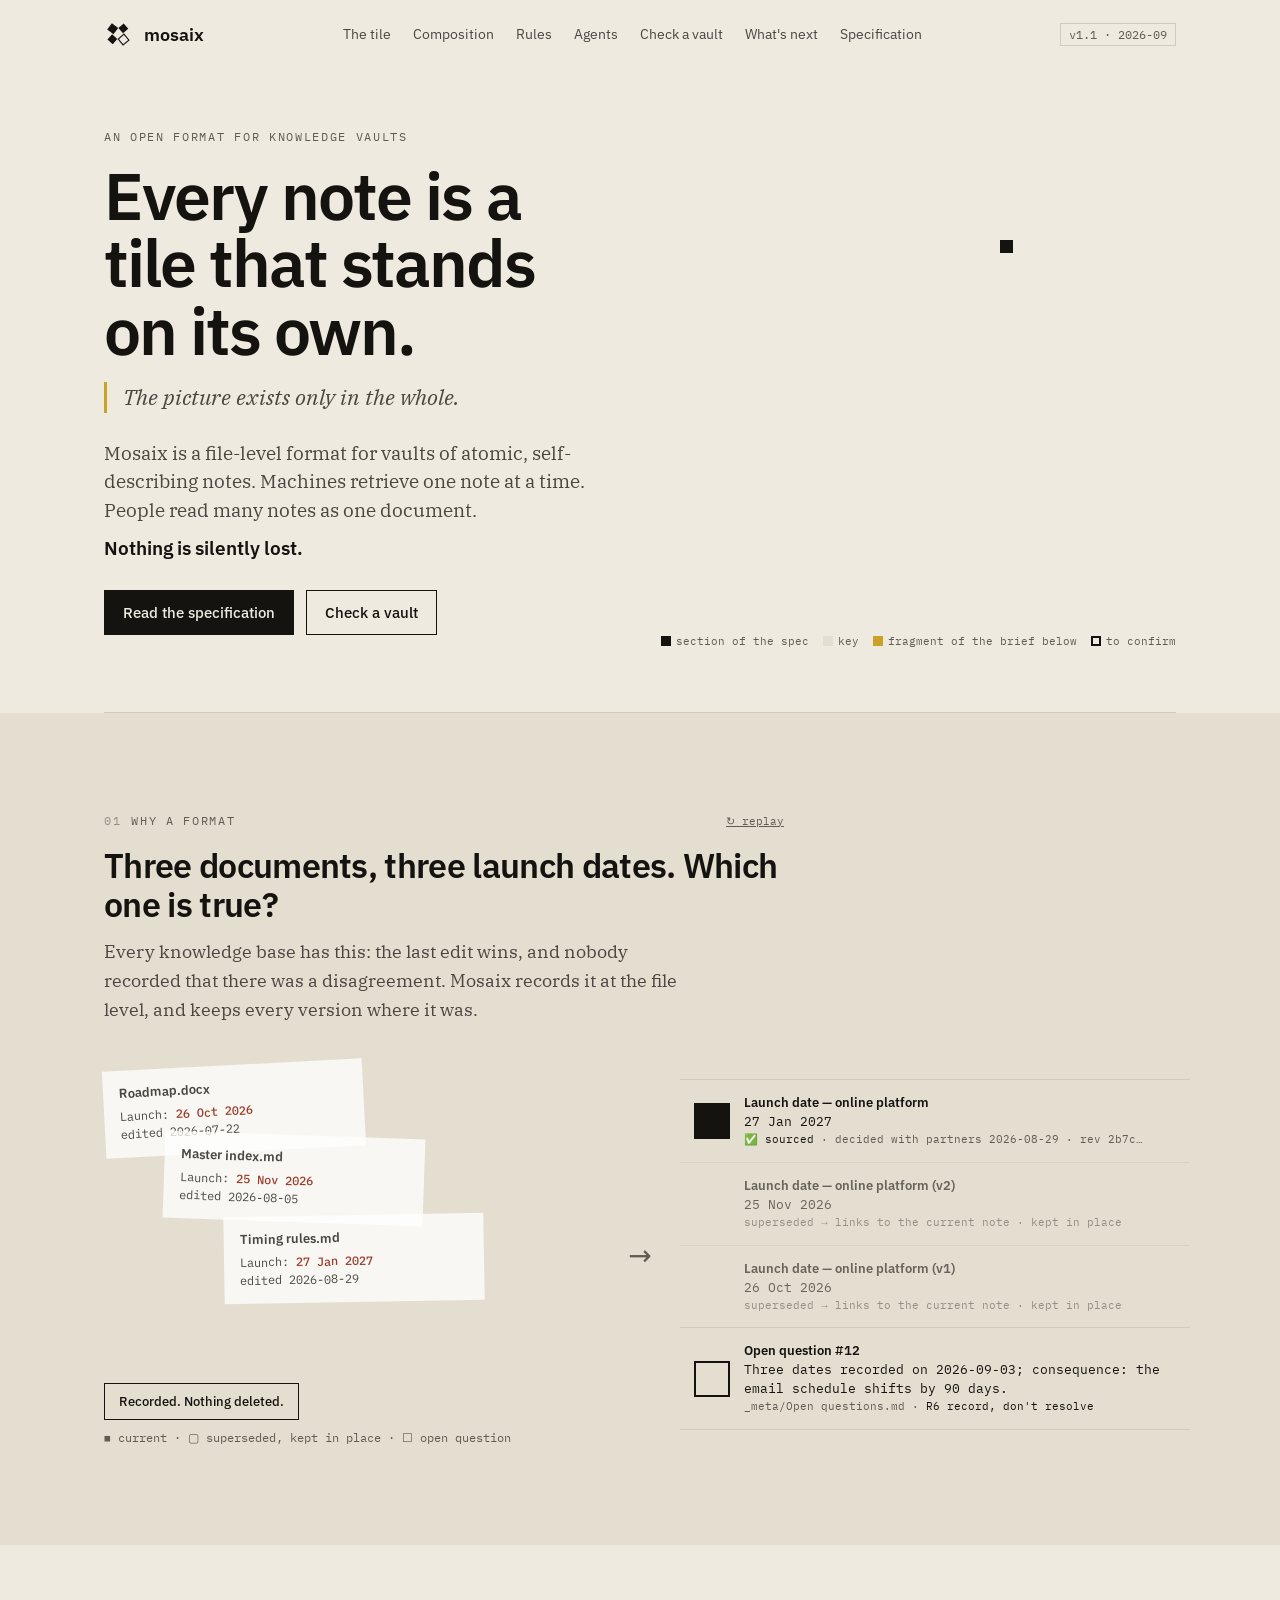
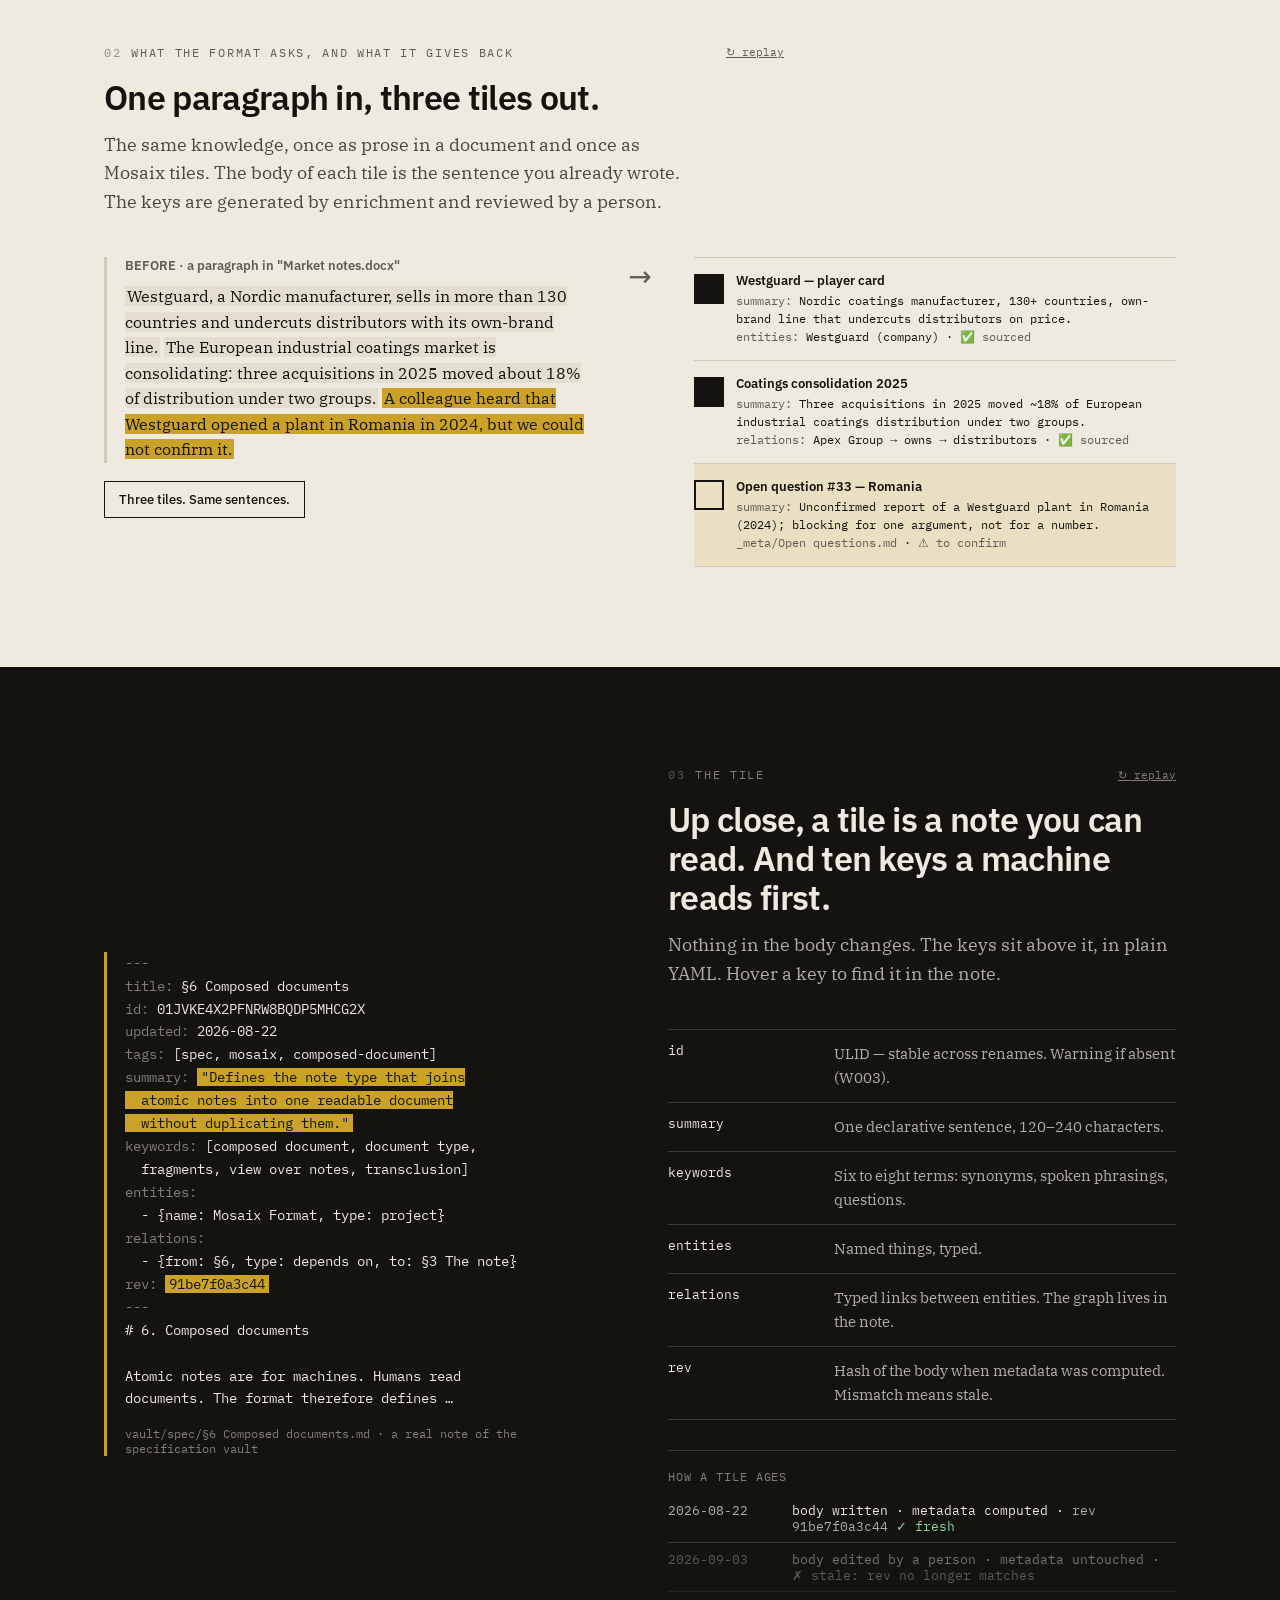
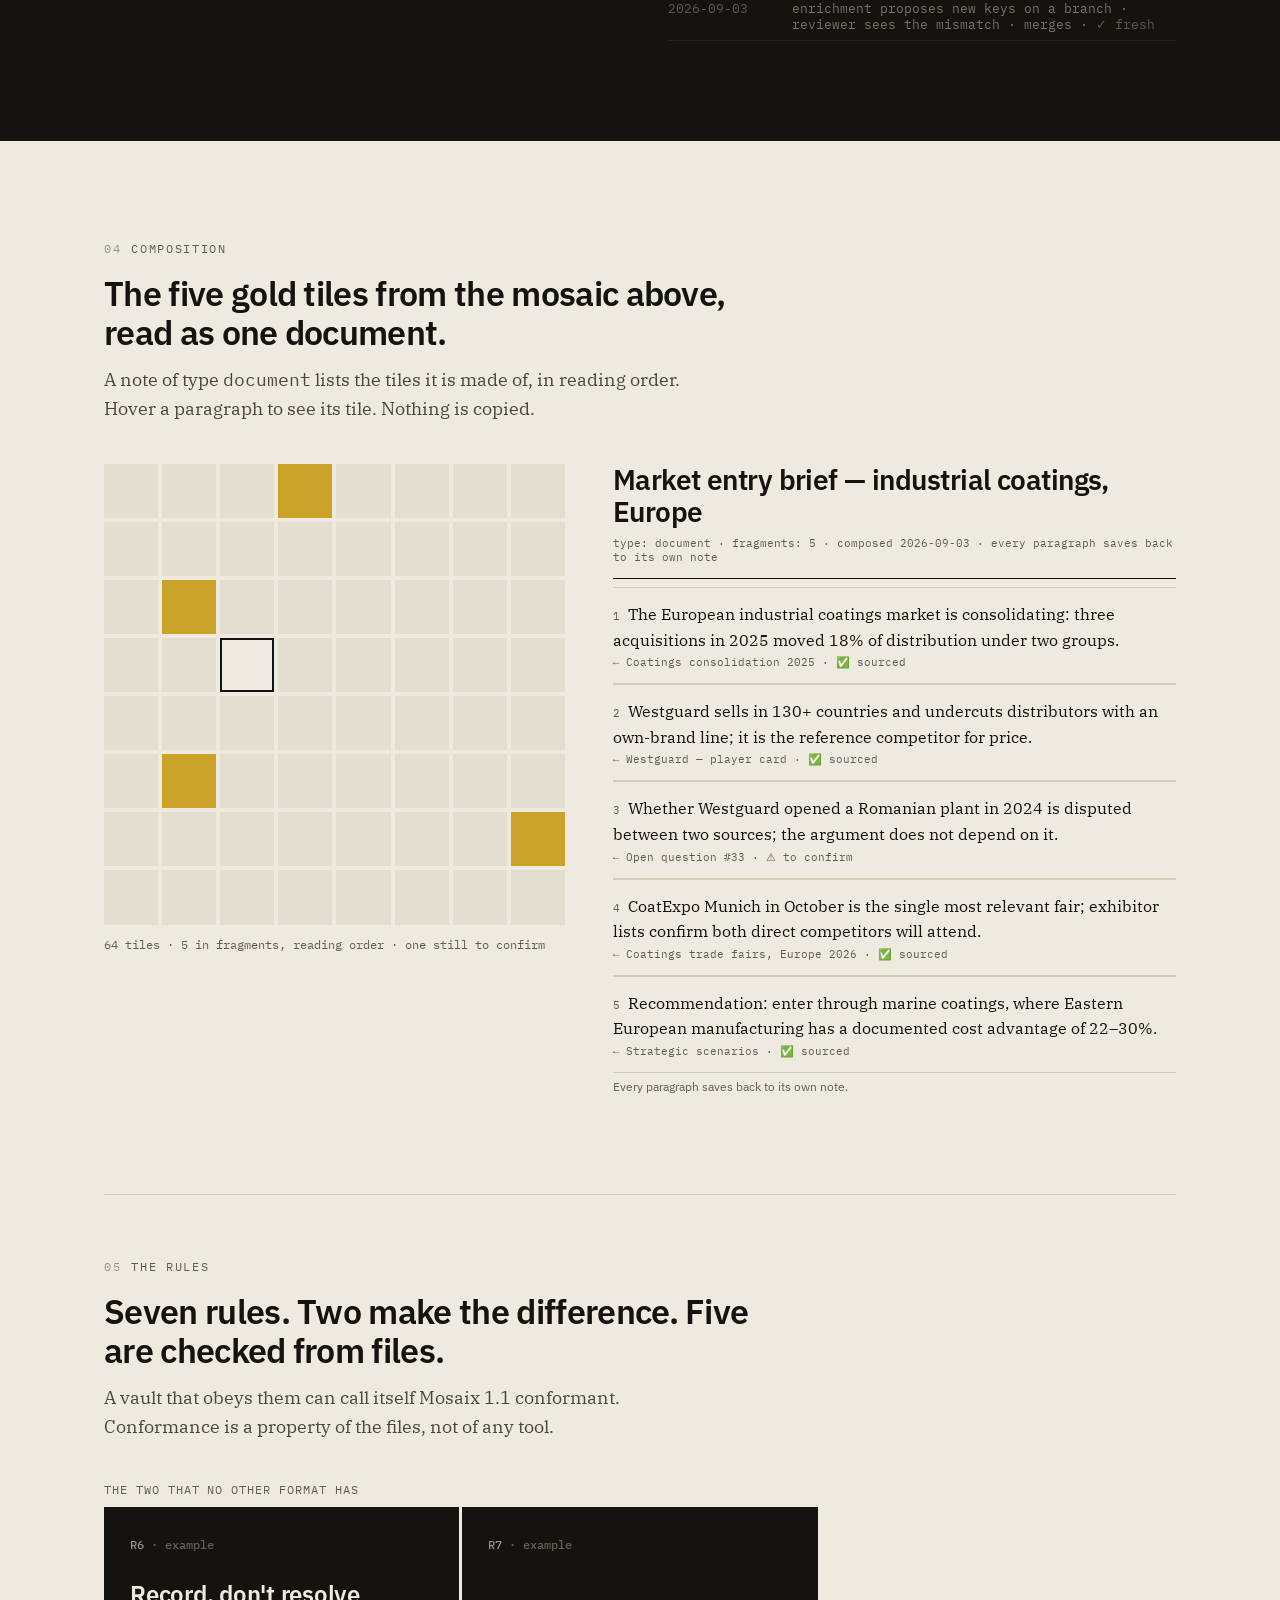
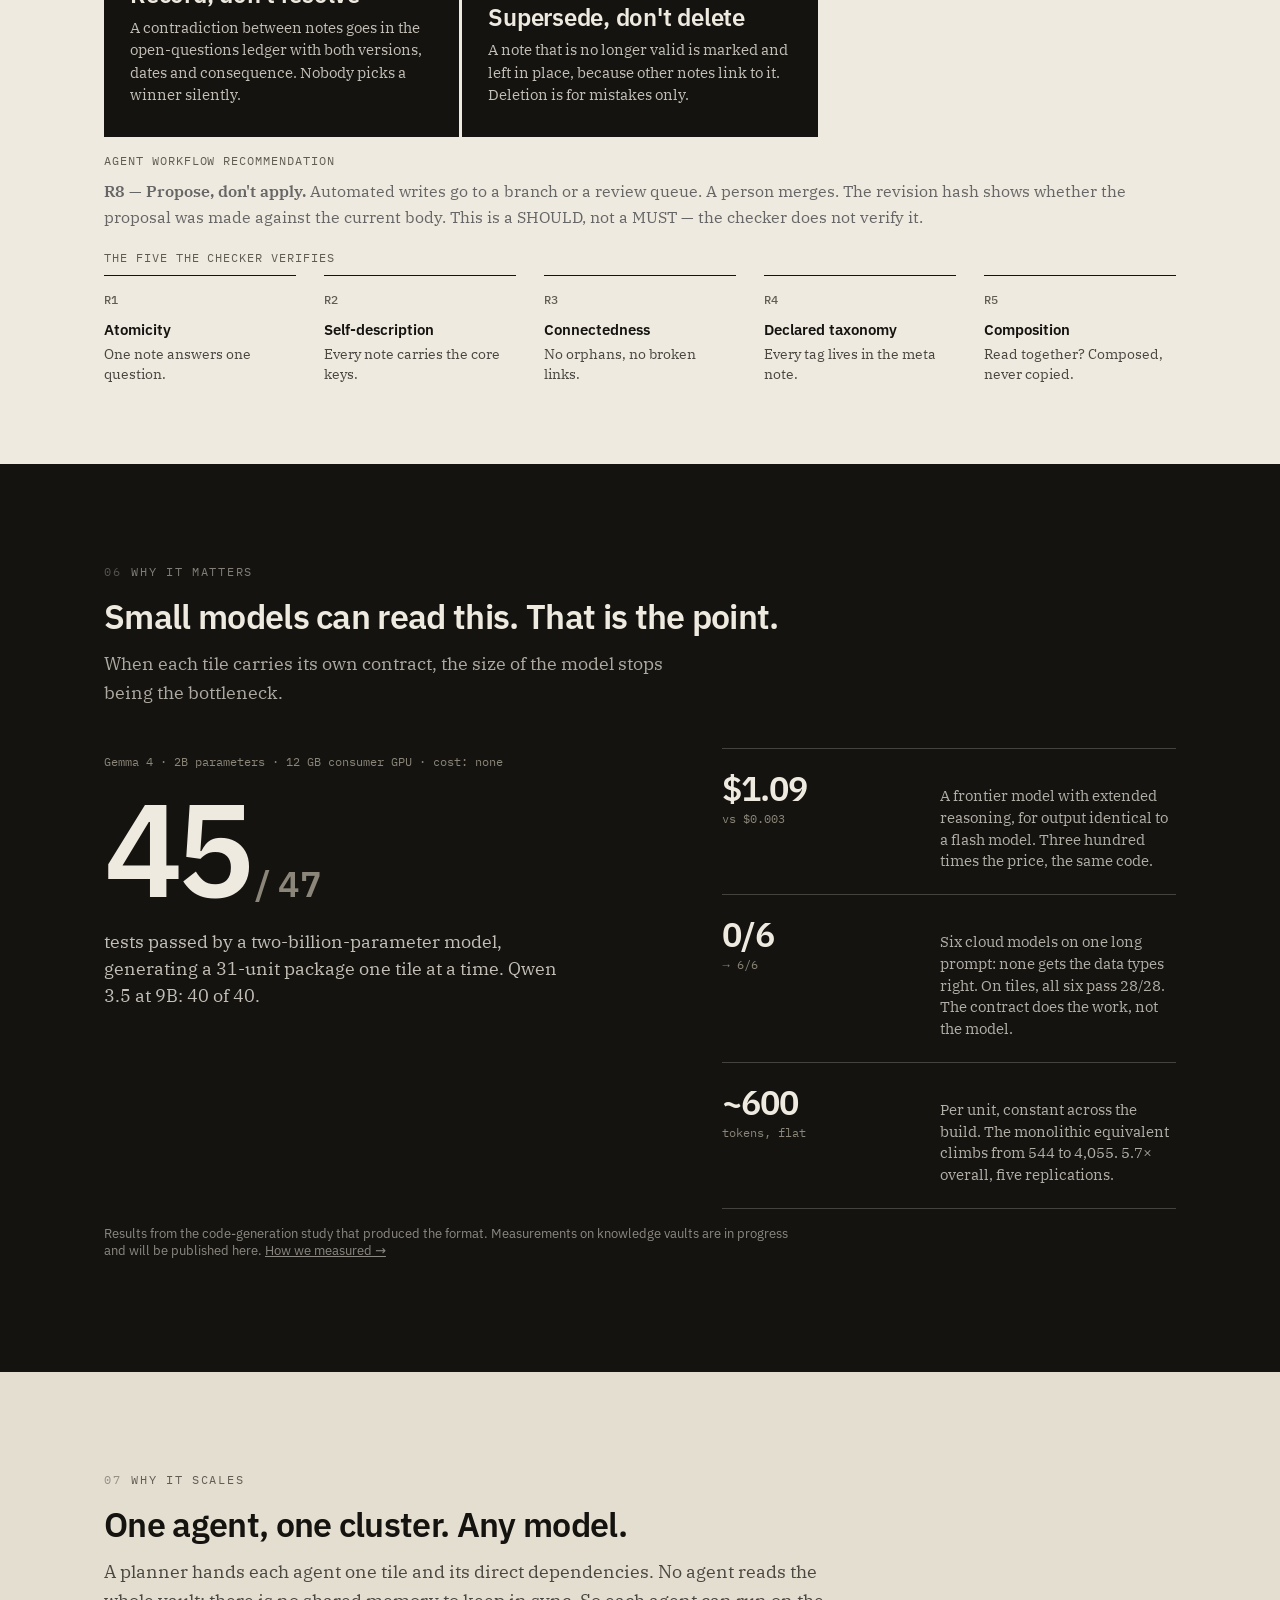
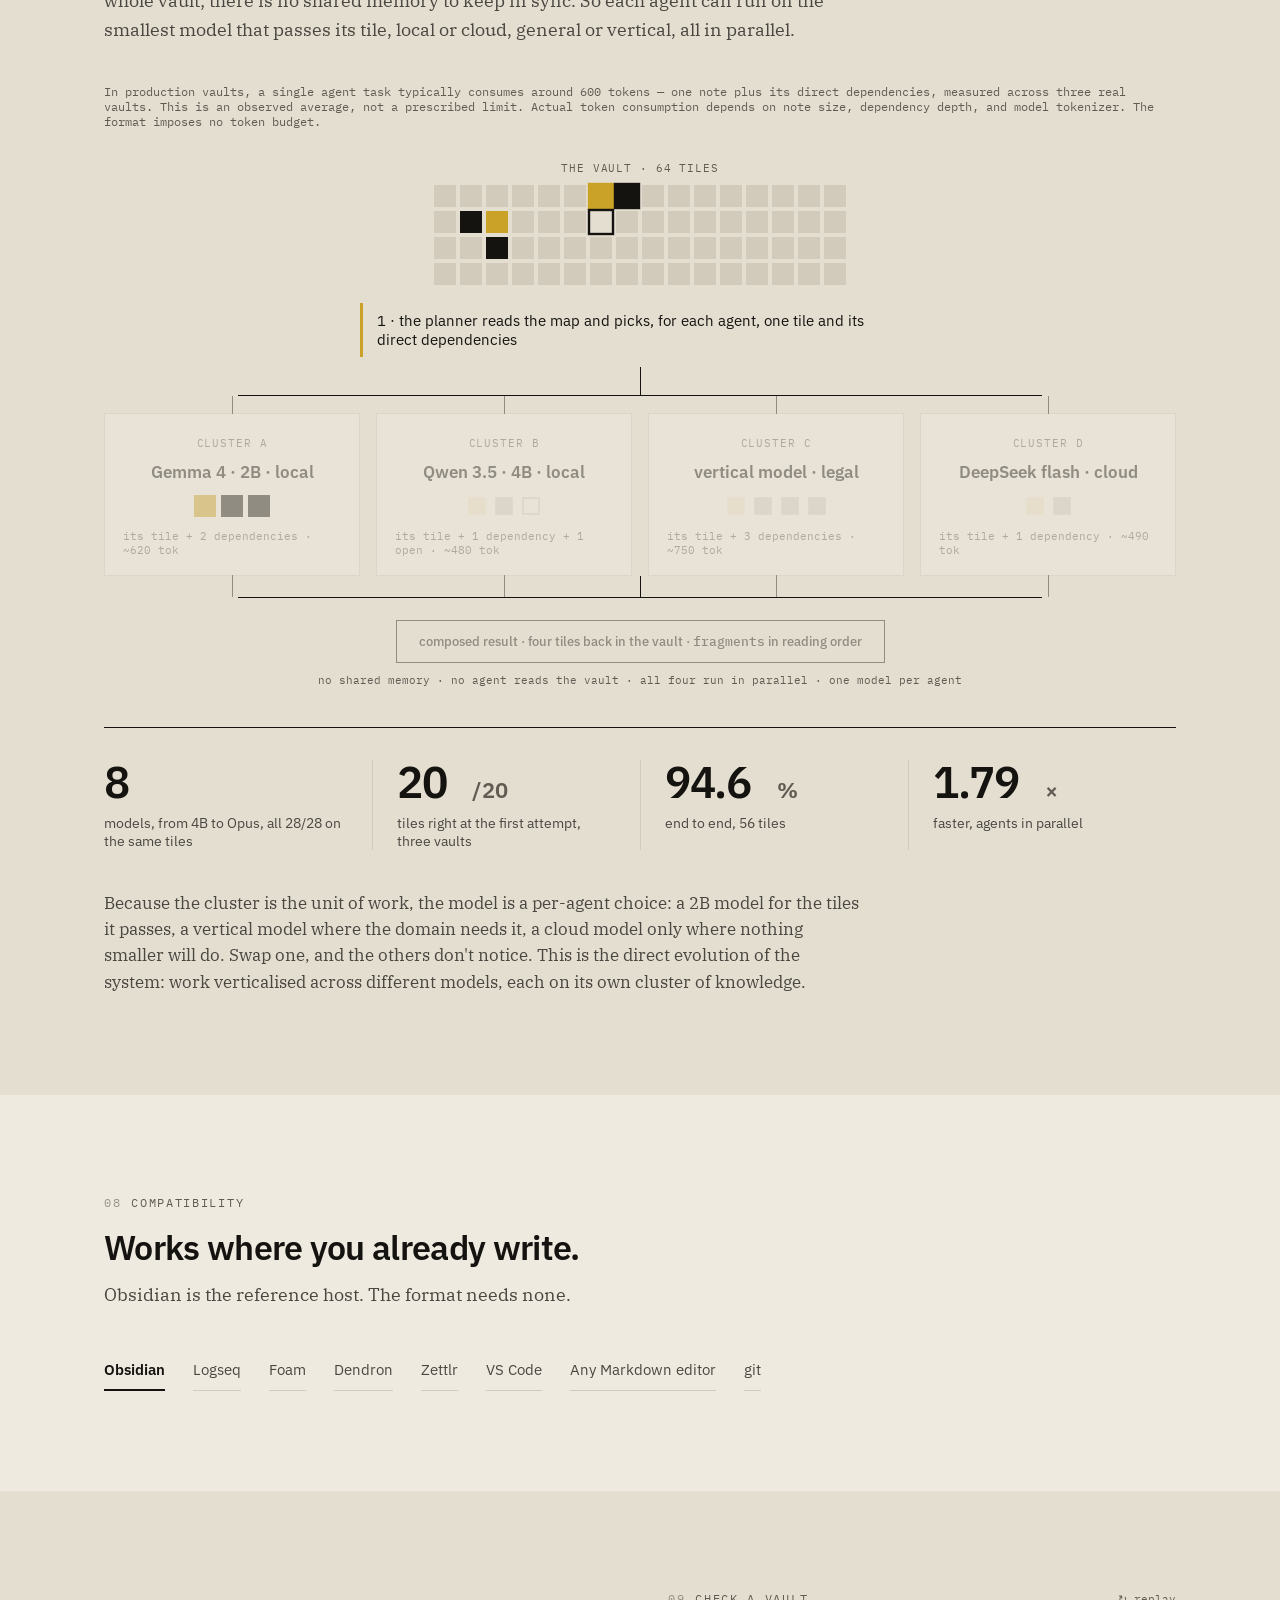
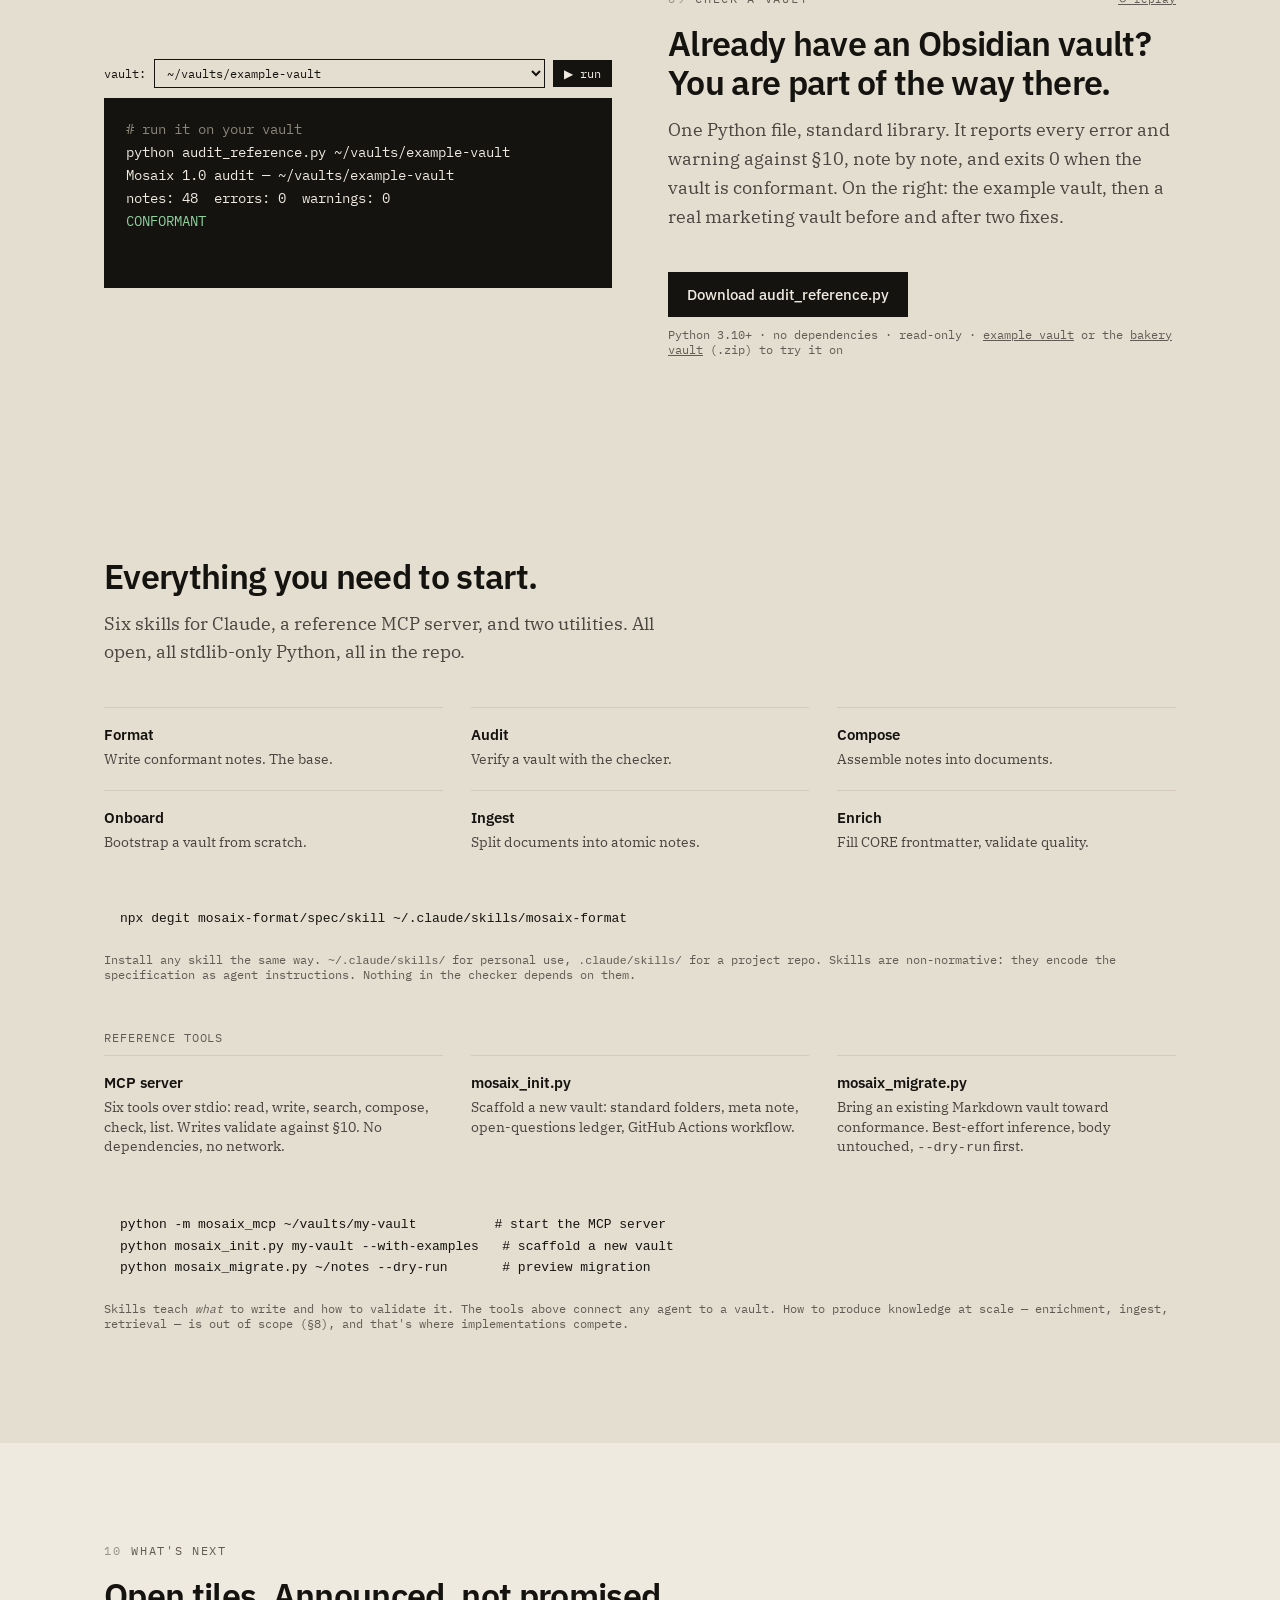
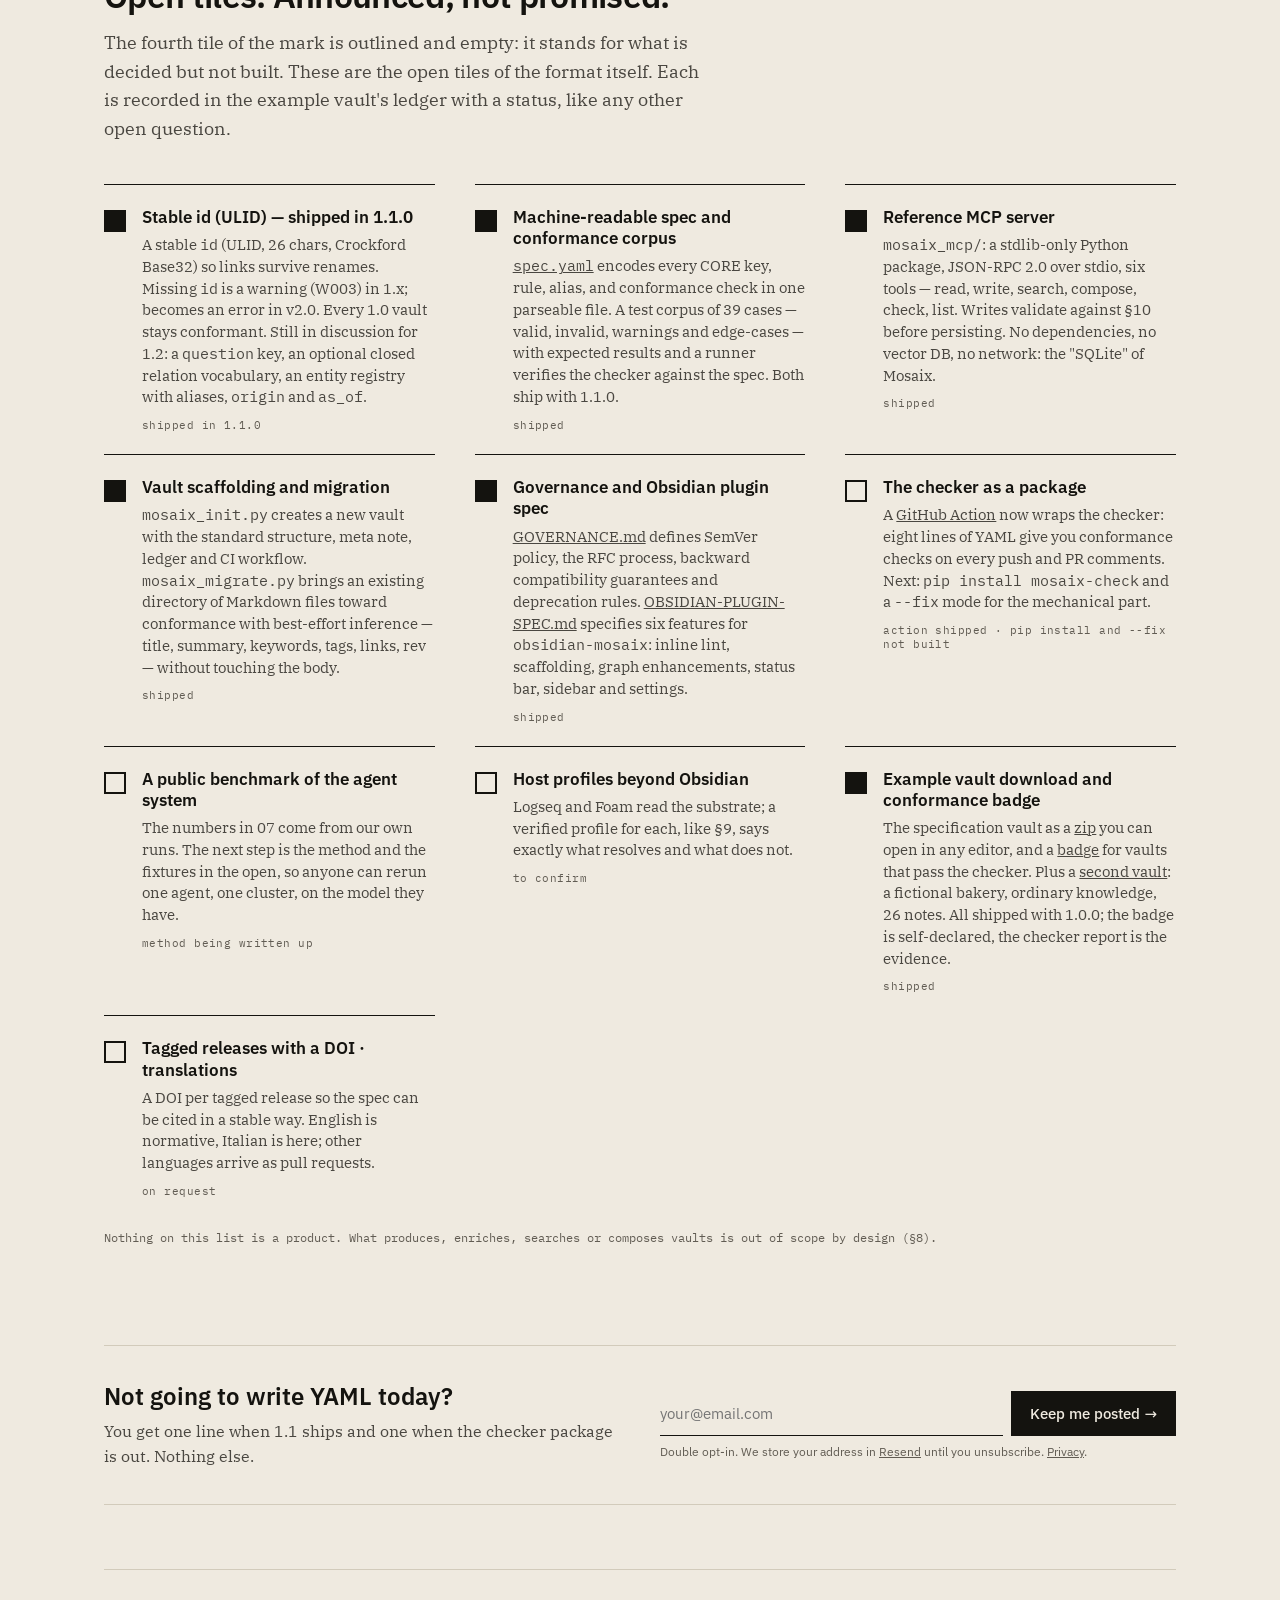
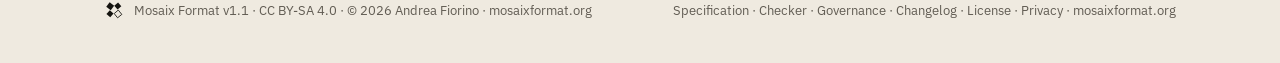
==== commit 6aa8f5ef: "release: v1.1.0 — stable id (ULID), machine-readable spec, conformance corpus, MCP server, init/migr" ====
--- a/site/index.html
+++ b/site/index.html
@@ -426,7 +426,7 @@
 <nav>
   <a class="brand" href="index.html" aria-label="Mosaix home"><svg viewBox="0 0 100 100" aria-hidden="true"><g fill="currentColor"><polygon transform="translate(31 31) rotate(41)" points="-15,-13 13,-15 15,13 -13,15"/><polygon transform="translate(69 30) rotate(47)" points="-12,-13 13,-12 12,13 -13,12"/><polygon transform="translate(30 69) rotate(44)" points="-13,-12 12,-13 13,12 -12,13"/></g><polygon transform="translate(70 70) rotate(49)" points="-14,-14 14,-13 13,14 -14,13" fill="none" stroke="currentColor" stroke-width="4"/></svg>mosaix</a>
   <ul><li><a href="#tile">The tile</a></li><li><a href="#compose">Composition</a></li><li><a href="#rules">Rules</a></li><li><a href="#agents">Agents</a></li><li><a href="#check">Check a vault</a></li><li><a href="#next">What's next</a></li><li><a href="spec.html">Specification</a></li></ul>
-  <span class="ver">v1.0 · 2026-09</span>
+  <span class="ver">v1.1 · 2026-09</span>
 </nav>
 
 <!-- 1 HERO -->
@@ -507,9 +507,10 @@
   <div class="anat rev">
     <div>
       <div class="kick"><span><span class="no">03</span>The tile</span><button class="rp" data-rp="time">↻ replay</button></div>
-      <h2>Up close, a tile is a note you can read. And nine keys a machine reads first.</h2>
+      <h2>Up close, a tile is a note you can read. And ten keys a machine reads first.</h2>
       <p class="sub">Nothing in the body changes. The keys sit above it, in plain YAML. Hover a key to find it in the note.</p>
       <ul class="keys" id="keys">
+        <li data-k="id"><code>id</code><span>ULID — stable across renames. Warning if absent (W003).</span></li>
         <li data-k="summary"><code>summary</code><span>One declarative sentence, 120–240 characters.</span></li>
         <li data-k="keywords"><code>keywords</code><span>Six to eight terms: synonyms, spoken phrasings, questions.</span></li>
         <li data-k="entita"><code>entities</code><span>Named things, typed.</span></li>
@@ -525,6 +526,7 @@
     </div>
     <div class="note" id="note"><span class="k">---</span>
 <span class="k">title:</span> §6 Composed documents
+<span class="ln" data-k="id"><span class="k">id:</span> 01JVKE4X2PFNRW8BQDP5MHCG2X</span>
 <span class="k">updated:</span> <span id="nUpd">2026-09-03</span>
 <span class="k">tags:</span> [spec, mosaix, composed-document]
 <span class="ln" data-k="summary"><span class="k">summary:</span> <span class="hl" id="nSum">"Defines the note type that joins
@@ -575,7 +577,7 @@
 <section class="sec tight" id="rules" style="border-top:1px solid var(--line)">
   <div class="kick"><span><span class="no">05</span>The rules</span></div>
   <h2>Seven rules. Two make the difference. Five are checked from files.</h2>
-  <p class="sub">A vault that obeys them can call itself Mosaix 1.0 conformant. Conformance is a property of the files, not of any tool.</p>
+  <p class="sub">A vault that obeys them can call itself Mosaix 1.1 conformant. Conformance is a property of the files, not of any tool.</p>
   <div class="rlab">The two that no other format has</div>
   <ul class="big3">
     <li style="--r:-.6deg"><div class="n">R6</div><b>Record, don't resolve</b><p>A contradiction between notes goes in the open-questions ledger with both versions, dates and consequence. Nobody picks a winner silently.</p><div class="ex">_meta/Open questions.md
@@ -720,8 +722,8 @@
   <h2>Open tiles. Announced, not promised.</h2>
   <p class="sub">The fourth tile of the mark is outlined and empty: it stands for what is decided but not built. These are the open tiles of the format itself. Each is recorded in the example vault's ledger with a status, like any other open question.</p>
   <ul class="next">
-    <li><i></i><div><b>Mosaix 1.1</b><p>A stable <span class="mono">id</span> (ULID) so links survive renames — implemented, pending merge. Still in discussion: a <span class="mono">question</span> key, an optional closed relation vocabulary, an entity registry with aliases, <span class="mono">origin</span> and <span class="mono">as_of</span>. Every 1.0 vault stays conformant.</p><small>id implemented · other proposals in the ledger</small></div></li>
-    <li class="done"><i></i><div><b>Machine-readable spec and conformance corpus</b><p><a href="https://github.com/mosaix-format/spec" style="text-decoration:underline"><span class="mono">spec.yaml</span></a> encodes every CORE key, rule, alias, and conformance check in one parseable file. A test corpus of 39 cases — valid, invalid, warnings and edge-cases — with expected results and a runner verifies the checker against the spec. Both ship with 1.0.1.</p><small>shipped</small></div></li>
+    <li class="done"><i></i><div><b>Stable id (ULID) — shipped in 1.1.0</b><p>A stable <span class="mono">id</span> (ULID, 26 chars, Crockford Base32) so links survive renames. Missing <span class="mono">id</span> is a warning (W003) in 1.x; becomes an error in v2.0. Every 1.0 vault stays conformant. Still in discussion for 1.2: a <span class="mono">question</span> key, an optional closed relation vocabulary, an entity registry with aliases, <span class="mono">origin</span> and <span class="mono">as_of</span>.</p><small>shipped in 1.1.0</small></div></li>
+    <li class="done"><i></i><div><b>Machine-readable spec and conformance corpus</b><p><a href="https://github.com/mosaix-format/spec" style="text-decoration:underline"><span class="mono">spec.yaml</span></a> encodes every CORE key, rule, alias, and conformance check in one parseable file. A test corpus of 39 cases — valid, invalid, warnings and edge-cases — with expected results and a runner verifies the checker against the spec. Both ship with 1.1.0.</p><small>shipped</small></div></li>
     <li class="done"><i></i><div><b>Reference MCP server</b><p><span class="mono">mosaix_mcp/</span>: a stdlib-only Python package, JSON-RPC 2.0 over stdio, six tools — read, write, search, compose, check, list. Writes validate against §10 before persisting. No dependencies, no vector DB, no network: the "SQLite" of Mosaix.</p><small>shipped</small></div></li>
     <li class="done"><i></i><div><b>Vault scaffolding and migration</b><p><span class="mono">mosaix_init.py</span> creates a new vault with the standard structure, meta note, ledger and CI workflow. <span class="mono">mosaix_migrate.py</span> brings an existing directory of Markdown files toward conformance with best-effort inference — title, summary, keywords, tags, links, rev — without touching the body.</p><small>shipped</small></div></li>
     <li class="done"><i></i><div><b>Governance and Obsidian plugin spec</b><p><a href="GOVERNANCE.md" style="text-decoration:underline">GOVERNANCE.md</a> defines SemVer policy, the RFC process, backward compatibility guarantees and deprecation rules. <a href="OBSIDIAN-PLUGIN-SPEC.md" style="text-decoration:underline">OBSIDIAN-PLUGIN-SPEC.md</a> specifies six features for <span class="mono">obsidian-mosaix</span>: inline lint, scaffolding, graph enhancements, status bar, sidebar and settings.</p><small>shipped</small></div></li>
@@ -750,7 +752,7 @@
 </section>
 
 <footer>
-  <span class="fb"><svg viewBox="0 0 100 100" aria-hidden="true"><g fill="currentColor"><polygon transform="translate(31 31) rotate(41)" points="-15,-13 13,-15 15,13 -13,15"/><polygon transform="translate(69 30) rotate(47)" points="-12,-13 13,-12 12,13 -13,12"/><polygon transform="translate(30 69) rotate(44)" points="-13,-12 12,-13 13,12 -12,13"/></g><polygon transform="translate(70 70) rotate(49)" points="-14,-14 14,-13 13,14 -14,13" fill="none" stroke="currentColor" stroke-width="4"/></svg>Mosaix Format v1.0 · CC BY-SA 4.0 · © 2026 Andrea Fiorino · mosaixformat.org</span>
+  <span class="fb"><svg viewBox="0 0 100 100" aria-hidden="true"><g fill="currentColor"><polygon transform="translate(31 31) rotate(41)" points="-15,-13 13,-15 15,13 -13,15"/><polygon transform="translate(69 30) rotate(47)" points="-12,-13 13,-12 12,13 -13,12"/><polygon transform="translate(30 69) rotate(44)" points="-13,-12 12,-13 13,12 -12,13"/></g><polygon transform="translate(70 70) rotate(49)" points="-14,-14 14,-13 13,14 -14,13" fill="none" stroke="currentColor" stroke-width="4"/></svg>Mosaix Format v1.1 · CC BY-SA 4.0 · © 2026 Andrea Fiorino · mosaixformat.org</span>
   <span><a href="spec.html">Specification</a> · <a href="spec.html#checker">Checker</a> · <a href="GOVERNANCE.md">Governance</a> · <a href="CHANGELOG.md">Changelog</a> · <a href="LICENSE.md">License</a> · <a href="privacy.html">Privacy</a> · <a href="https://mosaixformat.org">mosaixformat.org</a></span>
 </footer>
 </div>
@@ -763,8 +765,8 @@
 
   /* ---------- HERO ---------- */
   const N = mobile ? 20 : 30, S = mobile ? 14 : 13;
-  const sections=[['§0 Status','Name, version, license and the meaning of conformance.'],['§1 Purpose','Machines read one note at a time; people read documents; nothing is silently lost.'],['§2 Substrate','Markdown, YAML frontmatter, wikilinks.'],['§3 The note','One question per note. Nine core keys above the body.'],['§4 Links and graph','No orphans, no broken links. The graph is derived from files.'],['§5 Vault structure','_meta, _synthesis, _inbox. The ledger and the meta note.'],['§6 Composed documents','A note type that joins atomic notes into one document.'],['§7 Rules','R1–R7 + agent recommendation R8.'],['§8 Out of scope','Enrichment, ingest, retrieval, editors: implementations, not format.'],['§9 Host profile','Obsidian is the reference host, not a dependency.'],['§10 Conformance','The checks a vault must pass.'],['§11 Versioning','MINOR never breaks a conformant vault.'],['§12 Provenance','Origin, working title and vocabulary history.']];
-  const fields=[['summary','One declarative sentence, 120–240 characters.'],['keywords','Six to eight terms, lowercase.'],['entities','Named things, typed.'],['relations','Typed links between entities.'],['links','Outbound wikilinks, machine-readable.'],['rev','Hash of the body when metadata was computed.'],['updated','Last substantive change.'],['tags','Taxonomy, declared in the meta note.'],['title','Name of the node.']];
+  const sections=[['§0 Status','Name, version, license and the meaning of conformance.'],['§1 Purpose','Machines read one note at a time; people read documents; nothing is silently lost.'],['§2 Substrate','Markdown, YAML frontmatter, wikilinks.'],['§3 The note','One question per note. Ten core keys above the body.'],['§4 Links and graph','No orphans, no broken links. The graph is derived from files.'],['§5 Vault structure','_meta, _synthesis, _inbox. The ledger and the meta note.'],['§6 Composed documents','A note type that joins atomic notes into one document.'],['§7 Rules','R1–R7 + agent recommendation R8.'],['§8 Out of scope','Enrichment, ingest, retrieval, editors: implementations, not format.'],['§9 Host profile','Obsidian is the reference host, not a dependency.'],['§10 Conformance','The checks a vault must pass.'],['§11 Versioning','MINOR never breaks a conformant vault.'],['§12 Provenance','Origin, working title and vocabulary history.']];
+  const fields=[['summary','One declarative sentence, 120–240 characters.'],['keywords','Six to eight terms, lowercase.'],['entities','Named things, typed.'],['relations','Typed links between entities.'],['links','Outbound wikilinks, machine-readable.'],['rev','Hash of the body when metadata was computed.'],['updated','Last substantive change.'],['tags','Taxonomy, declared in the meta note.'],['title','Name of the node.'],['id','ULID, stable across renames.']];
   const brief=[['Coatings consolidation 2025','Three acquisitions moved 18% of distribution under two groups.','→ paragraph 1 of the brief below'],['Westguard — player card','130+ countries, own-brand line, reference competitor for price.','→ paragraph 2'],['Open question #33','Romanian plant disputed between two sources.','→ paragraph 3 · ⚠ to confirm'],['Coatings trade fairs, Europe 2026','CoatExpo Munich is the most relevant fair.','→ paragraph 4'],['Strategic scenarios','Enter through marine coatings: 22–30% cost advantage.','→ paragraph 5']];
   const grid=document.getElementById('grid'), card=document.getElementById('card'), host=document.getElementById('mosaic');
   grid.style.setProperty('--n',N); grid.style.setProperty('--s',S+'px');
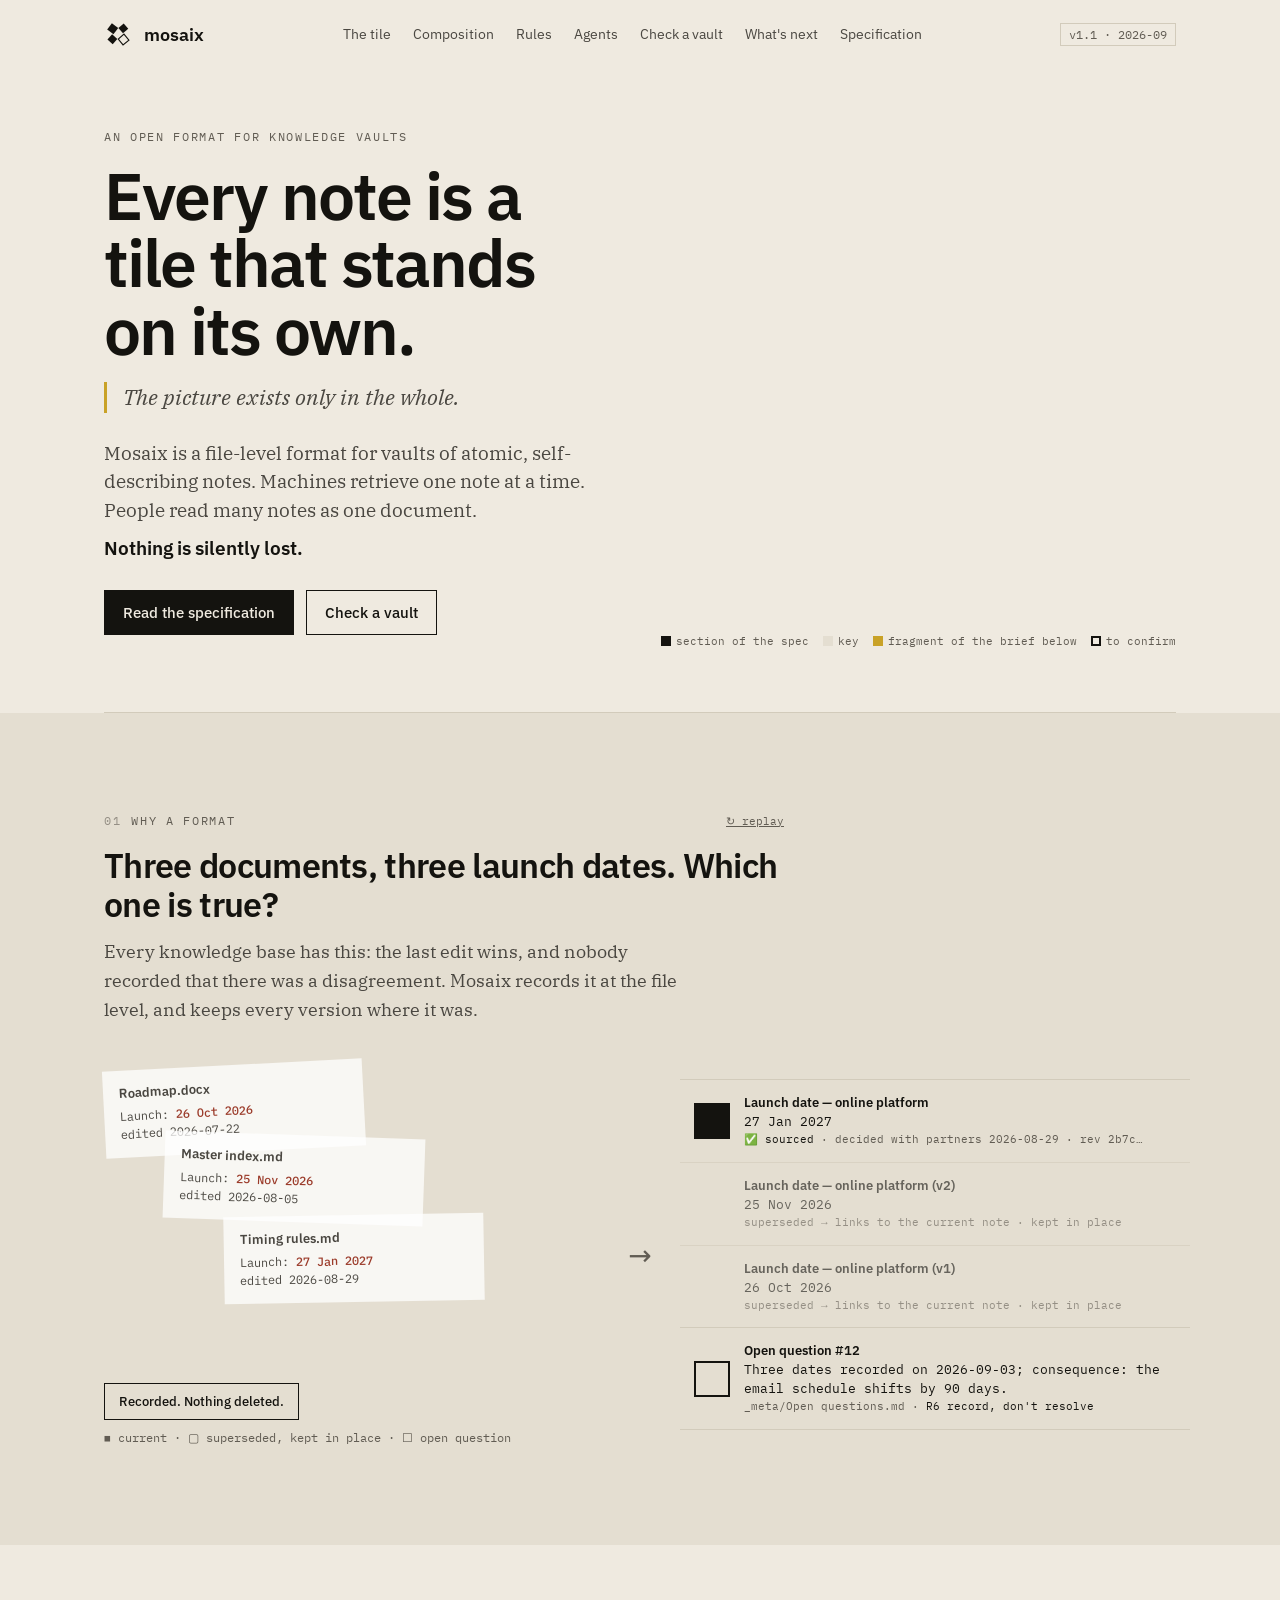
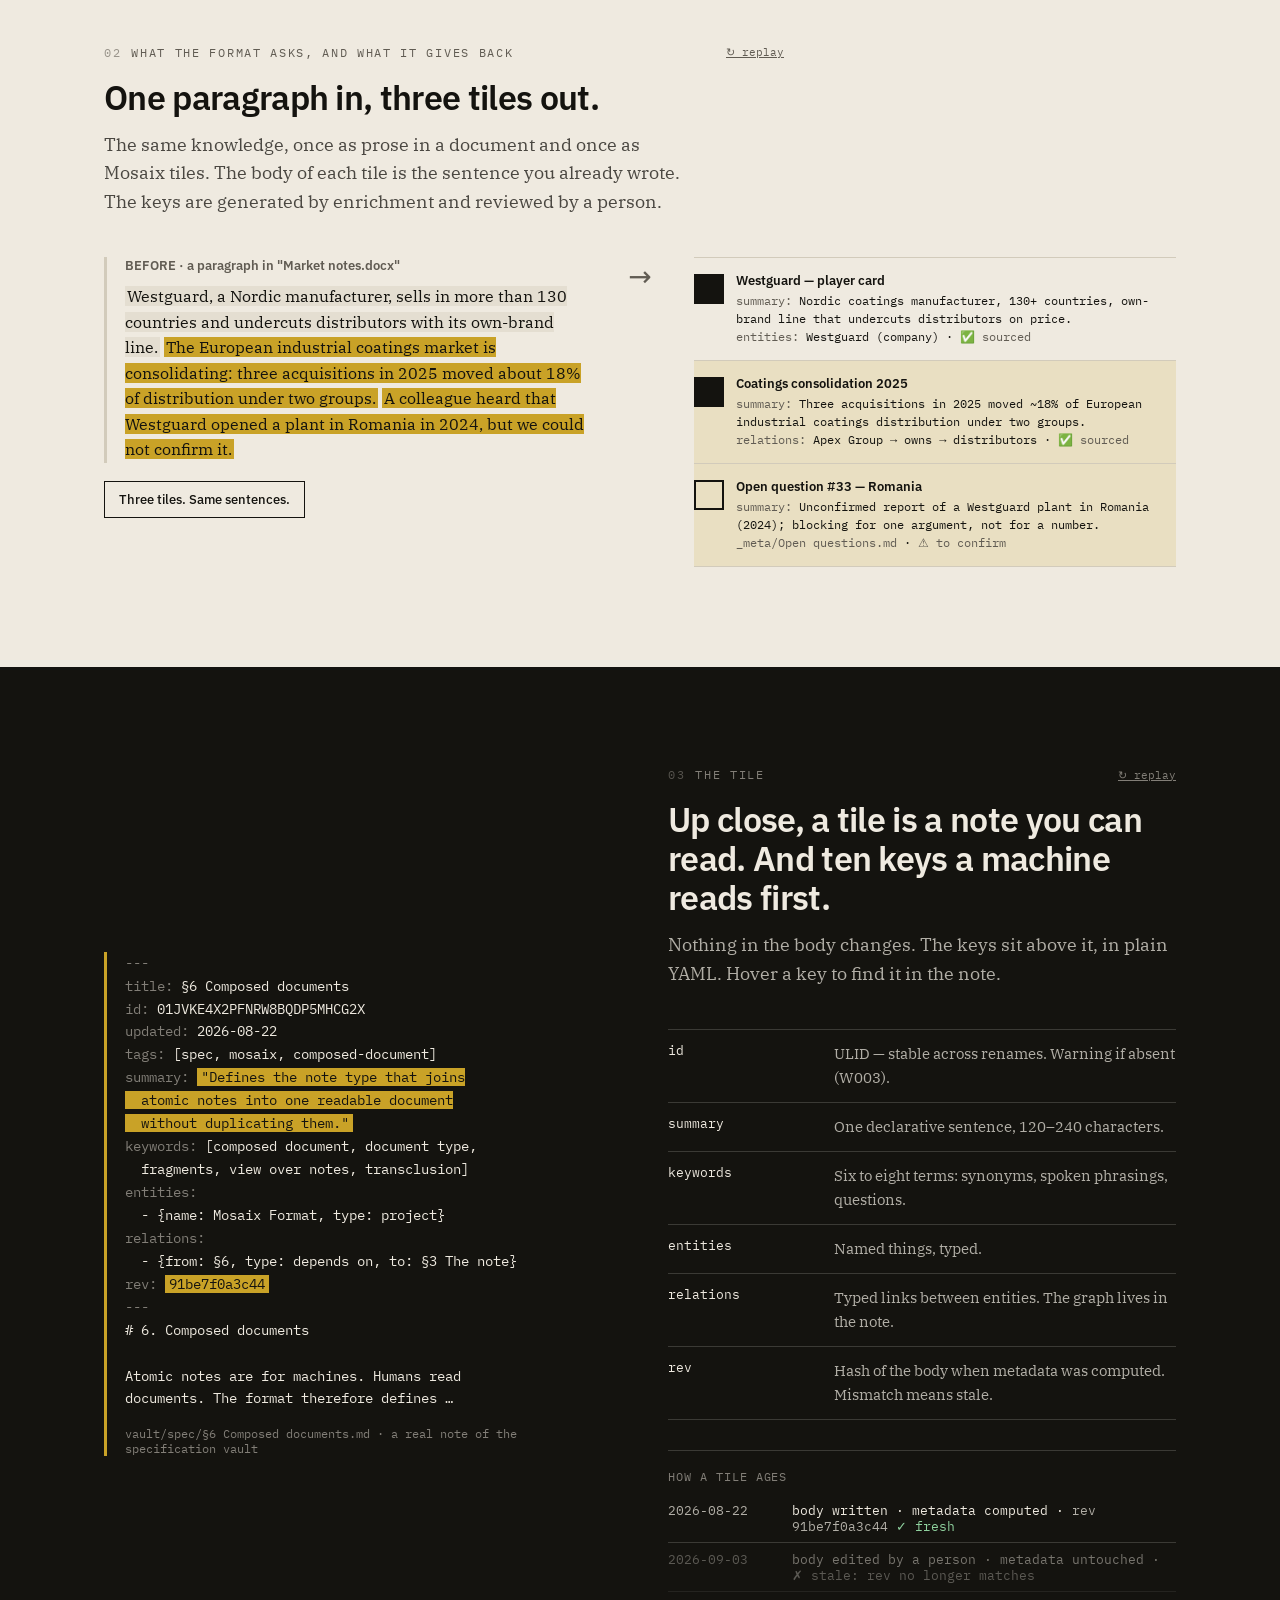
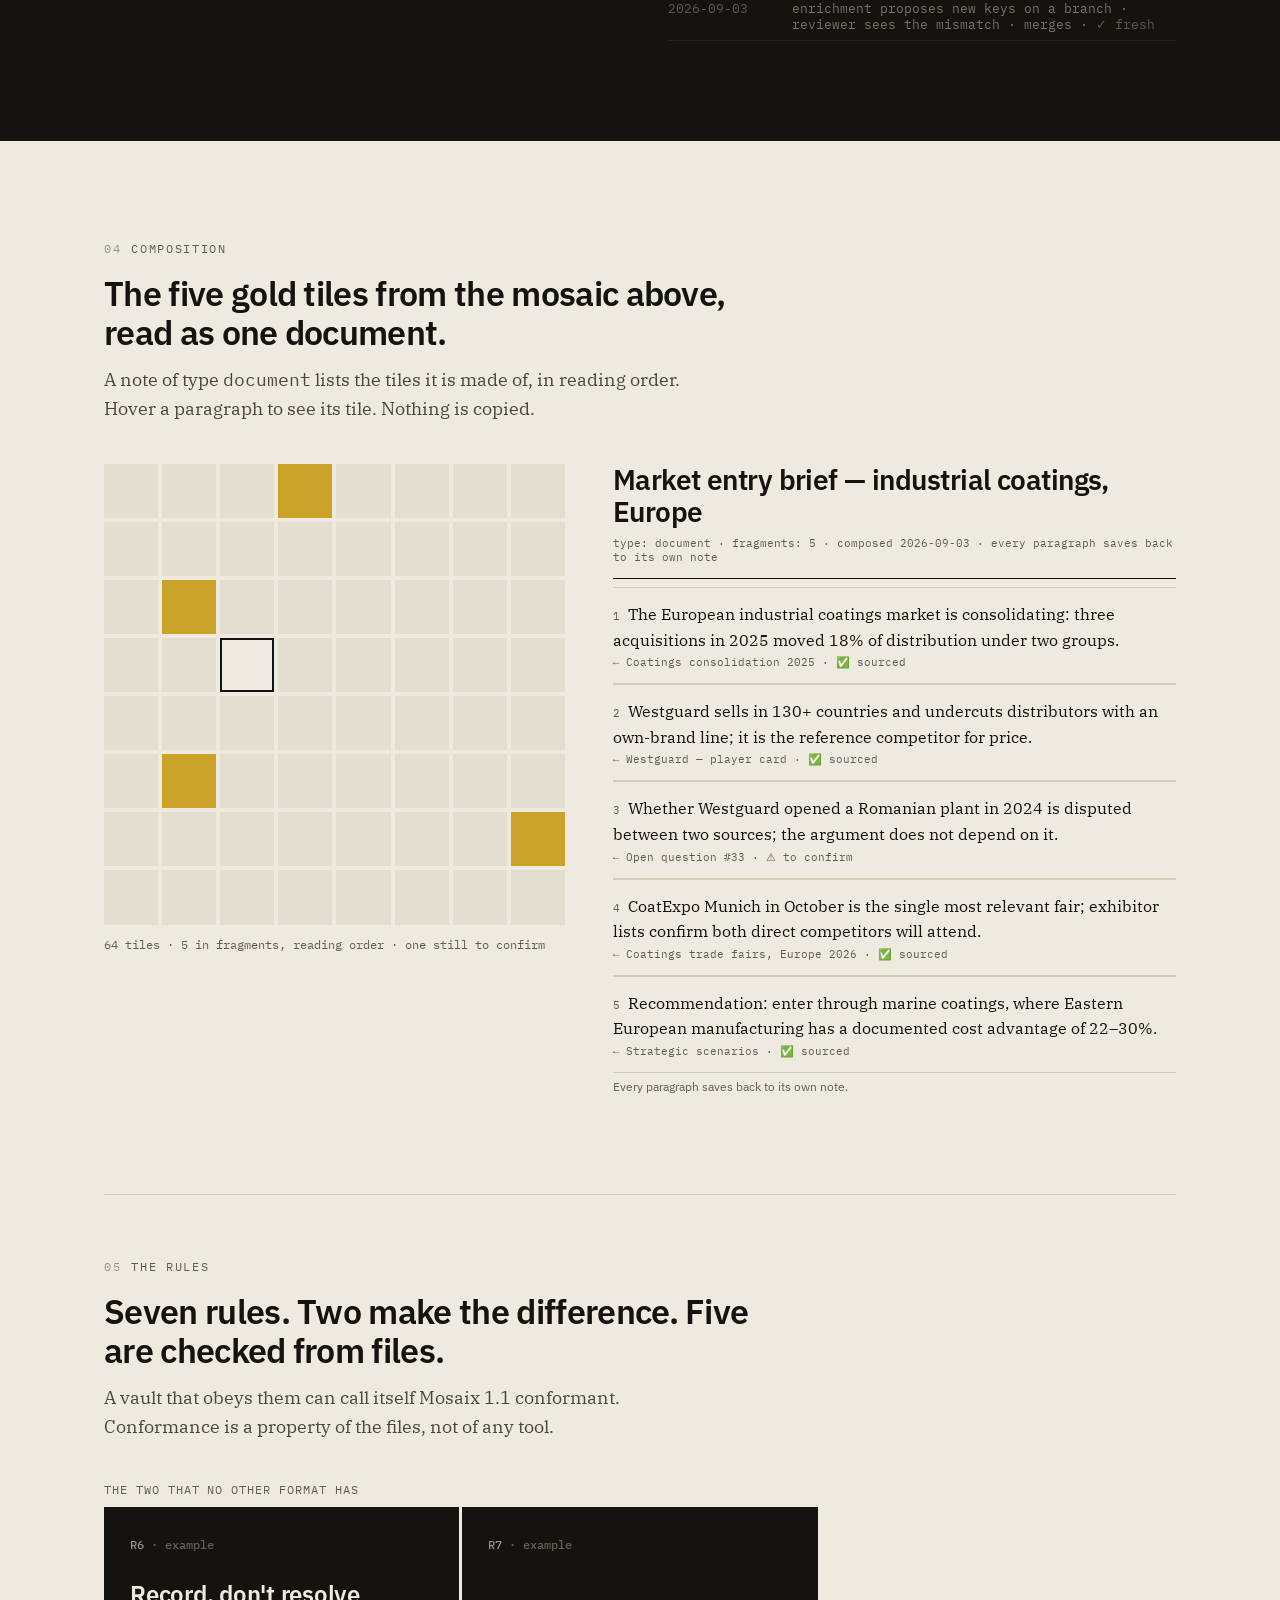
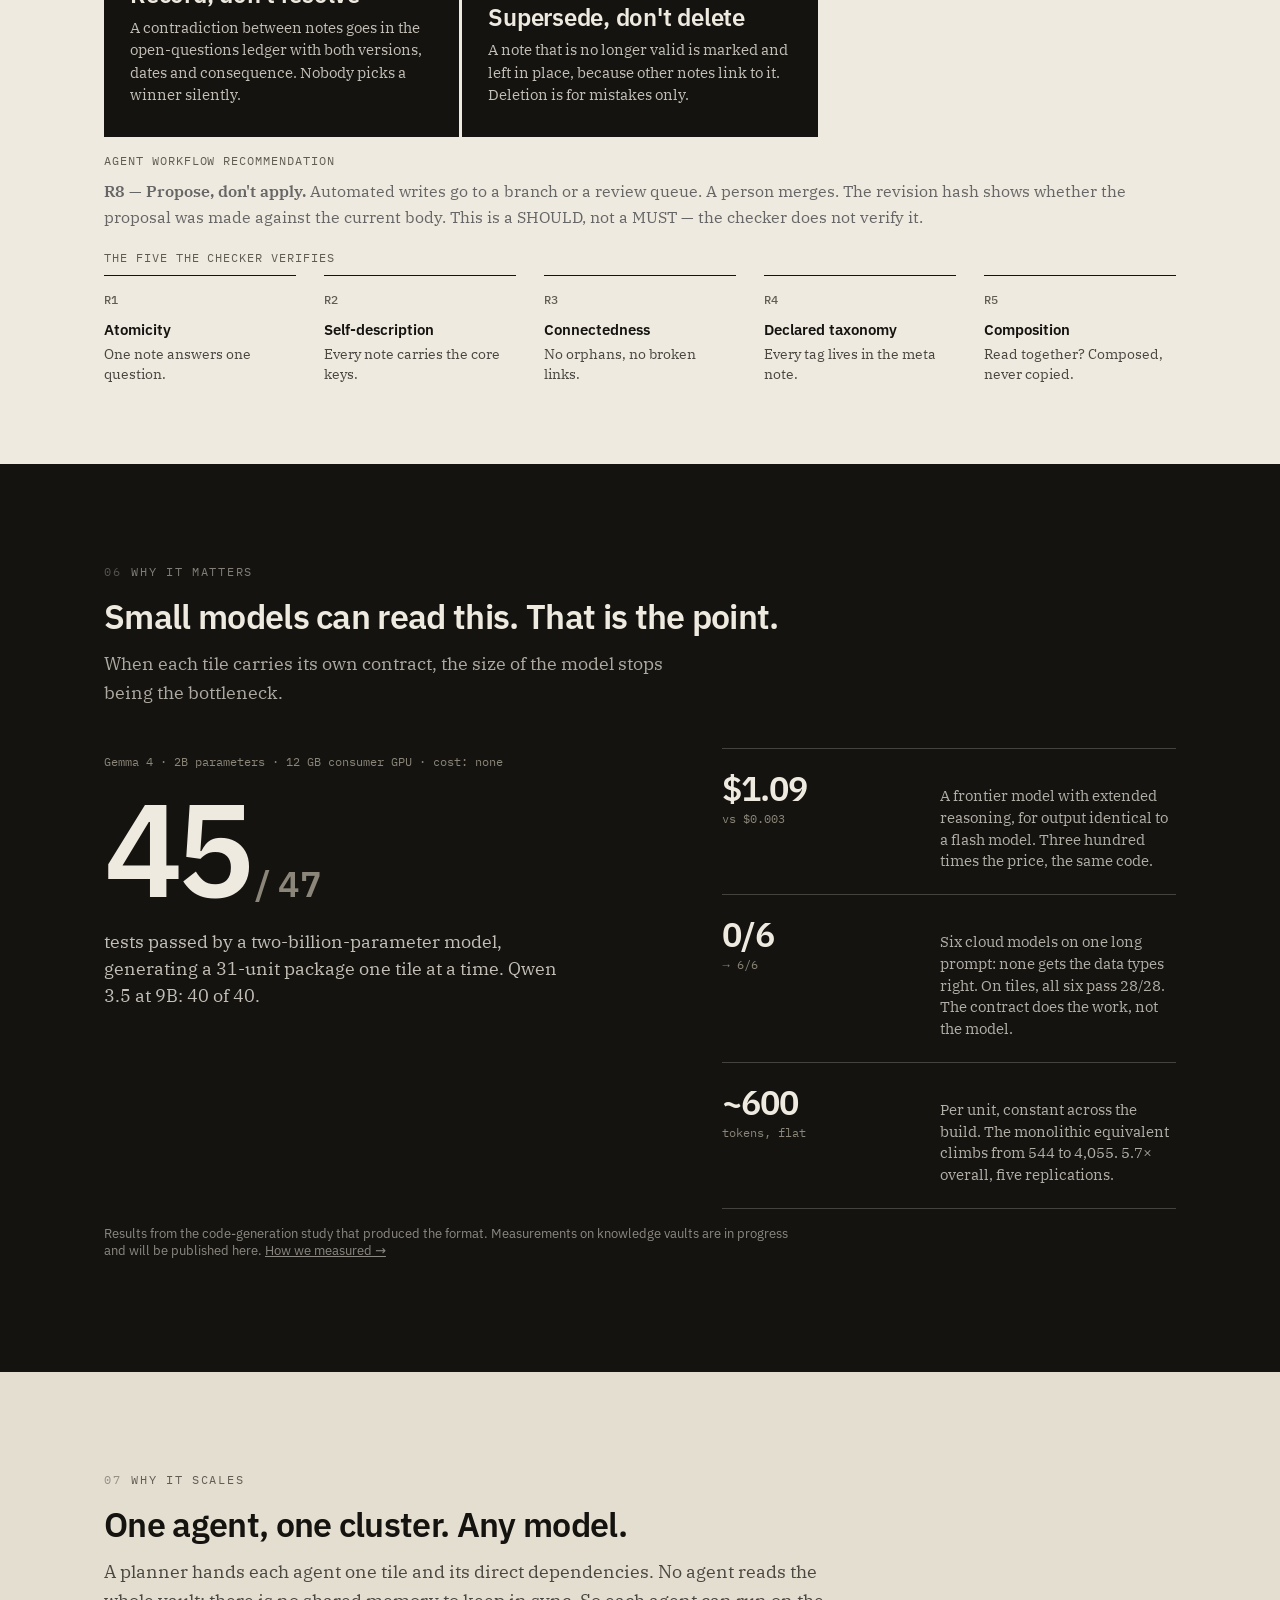
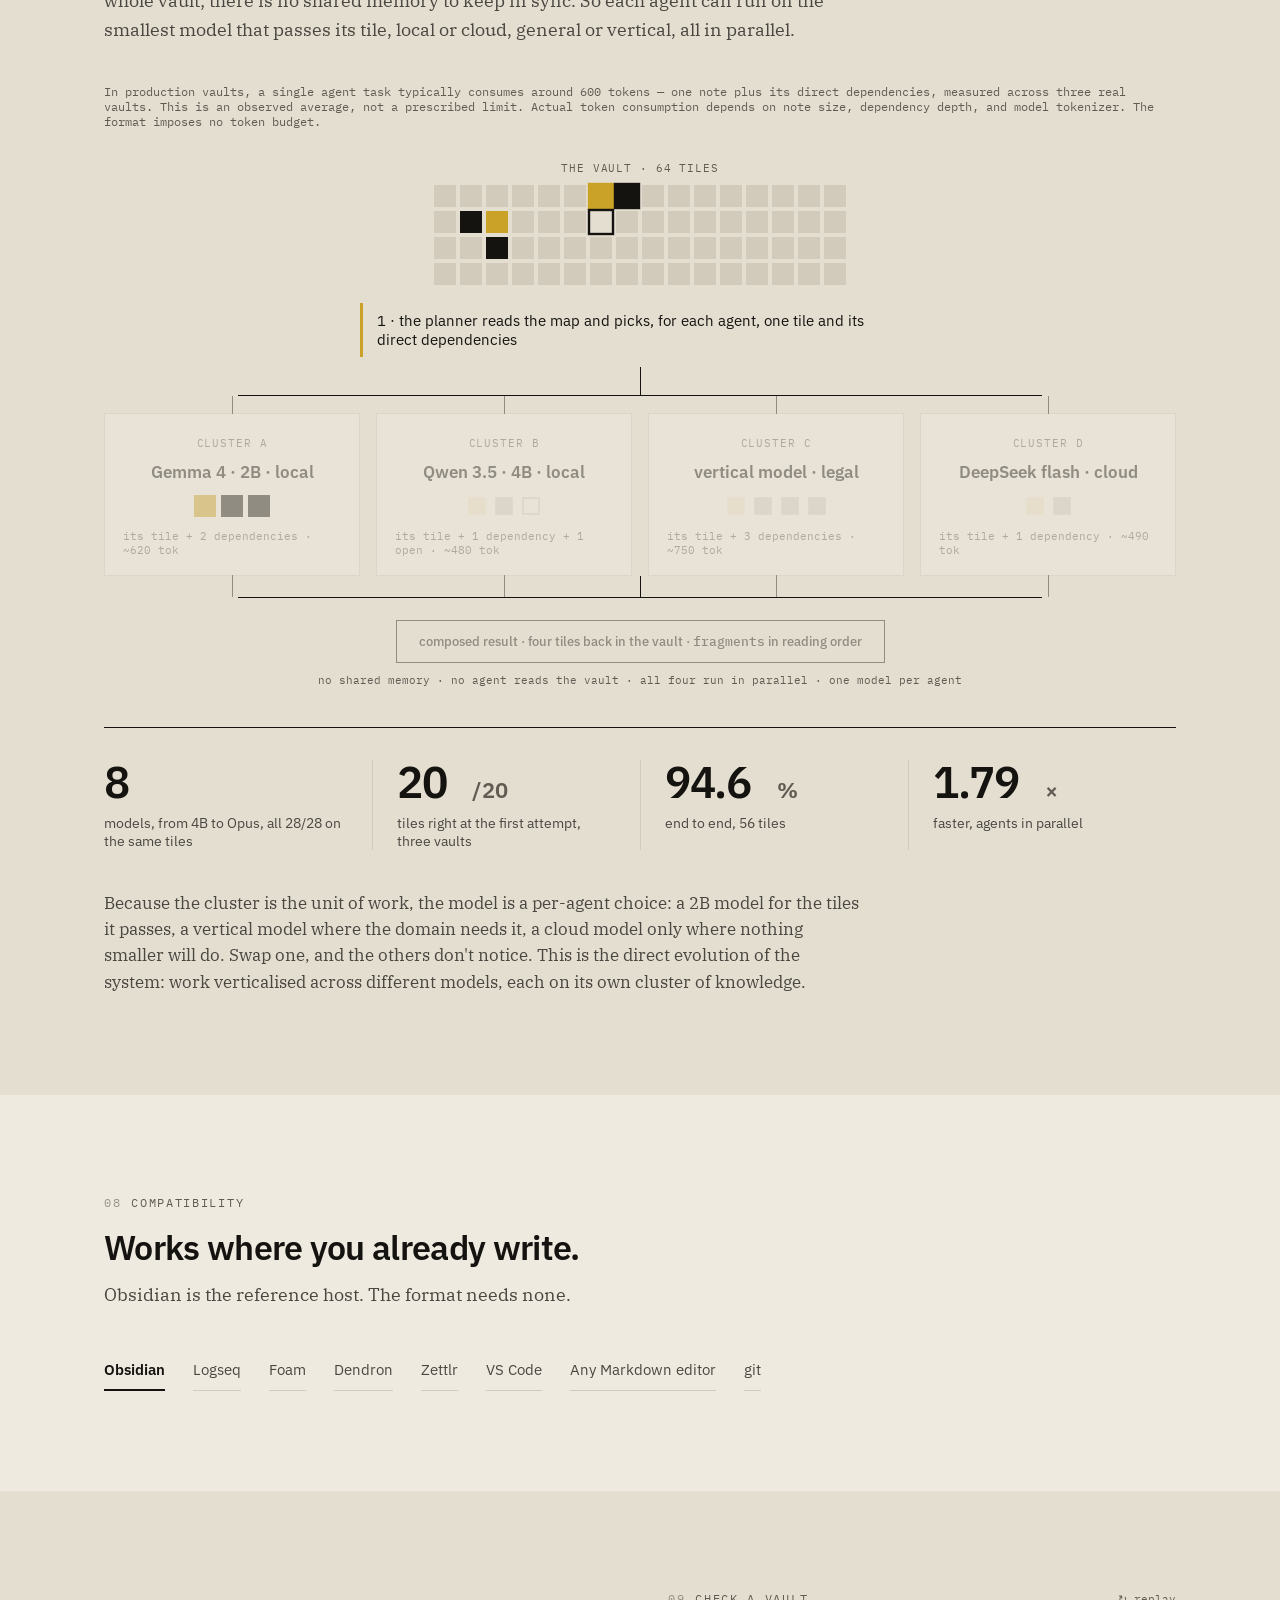
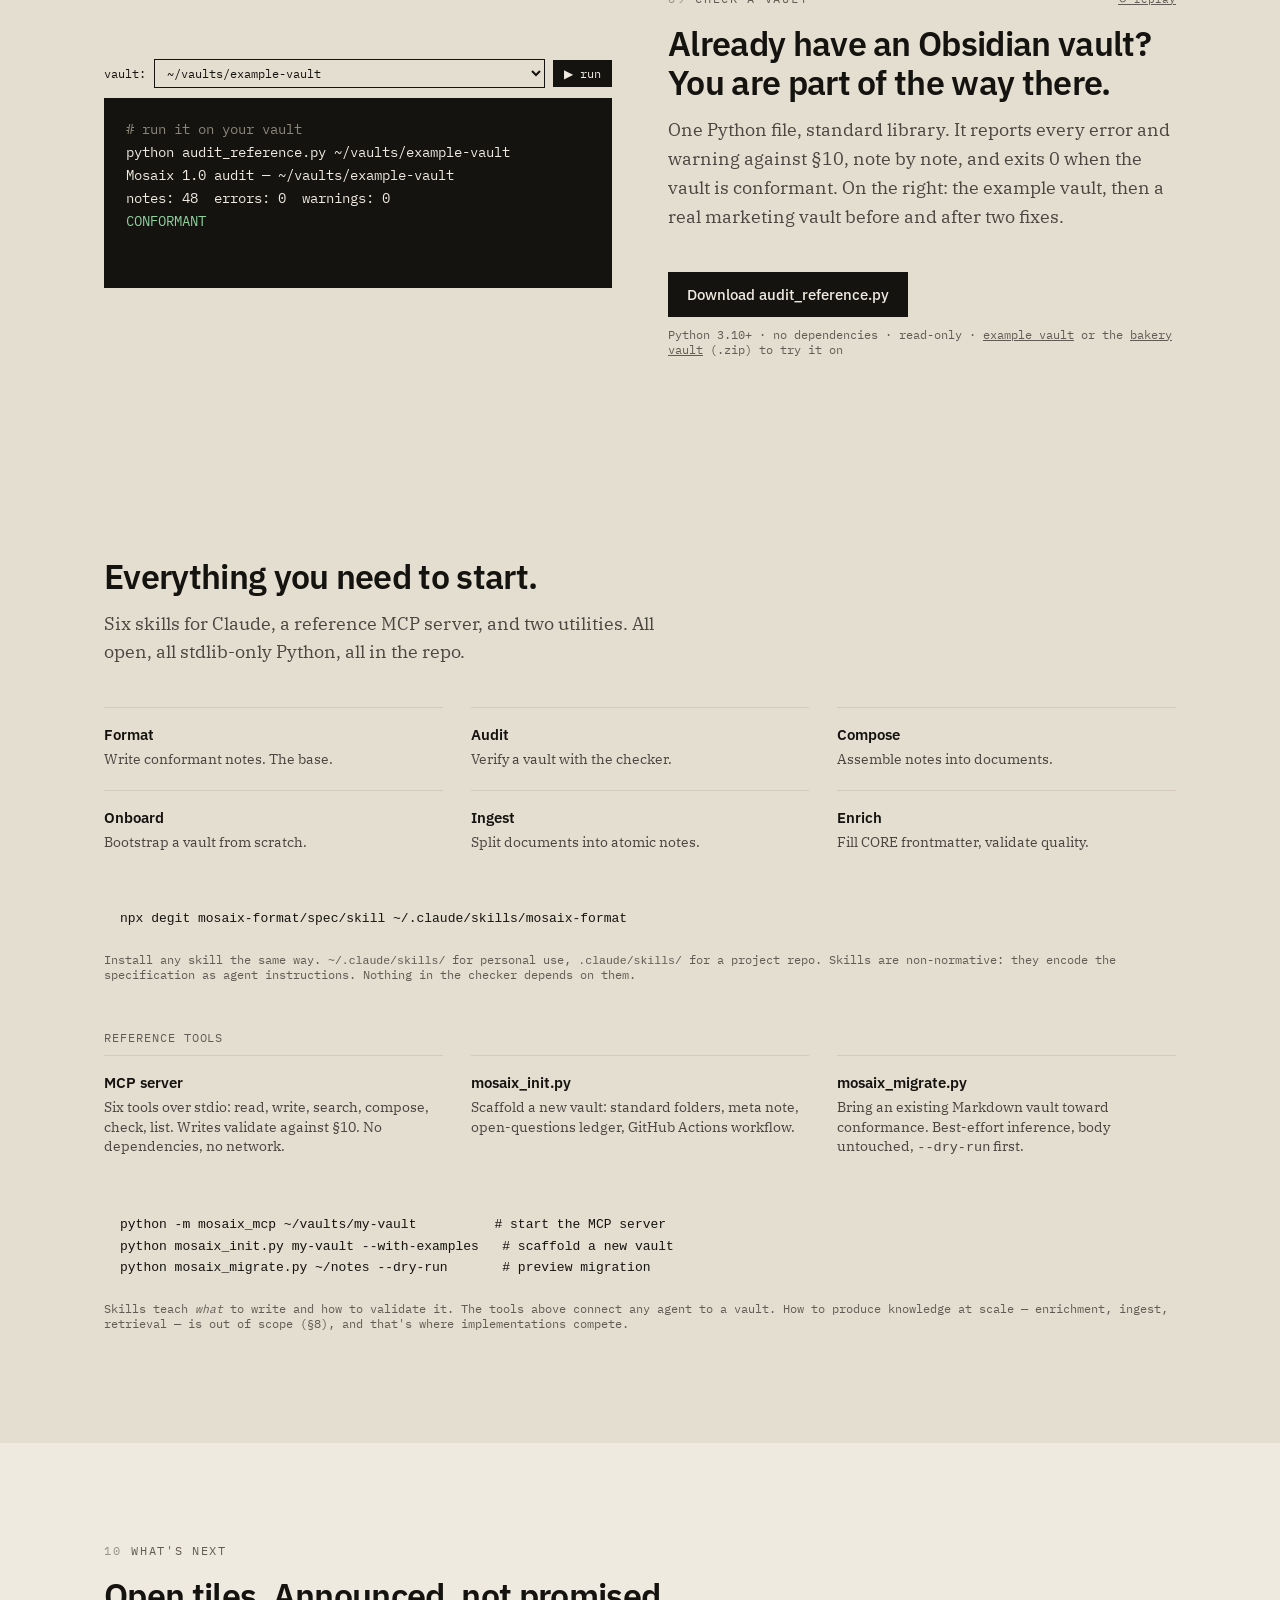
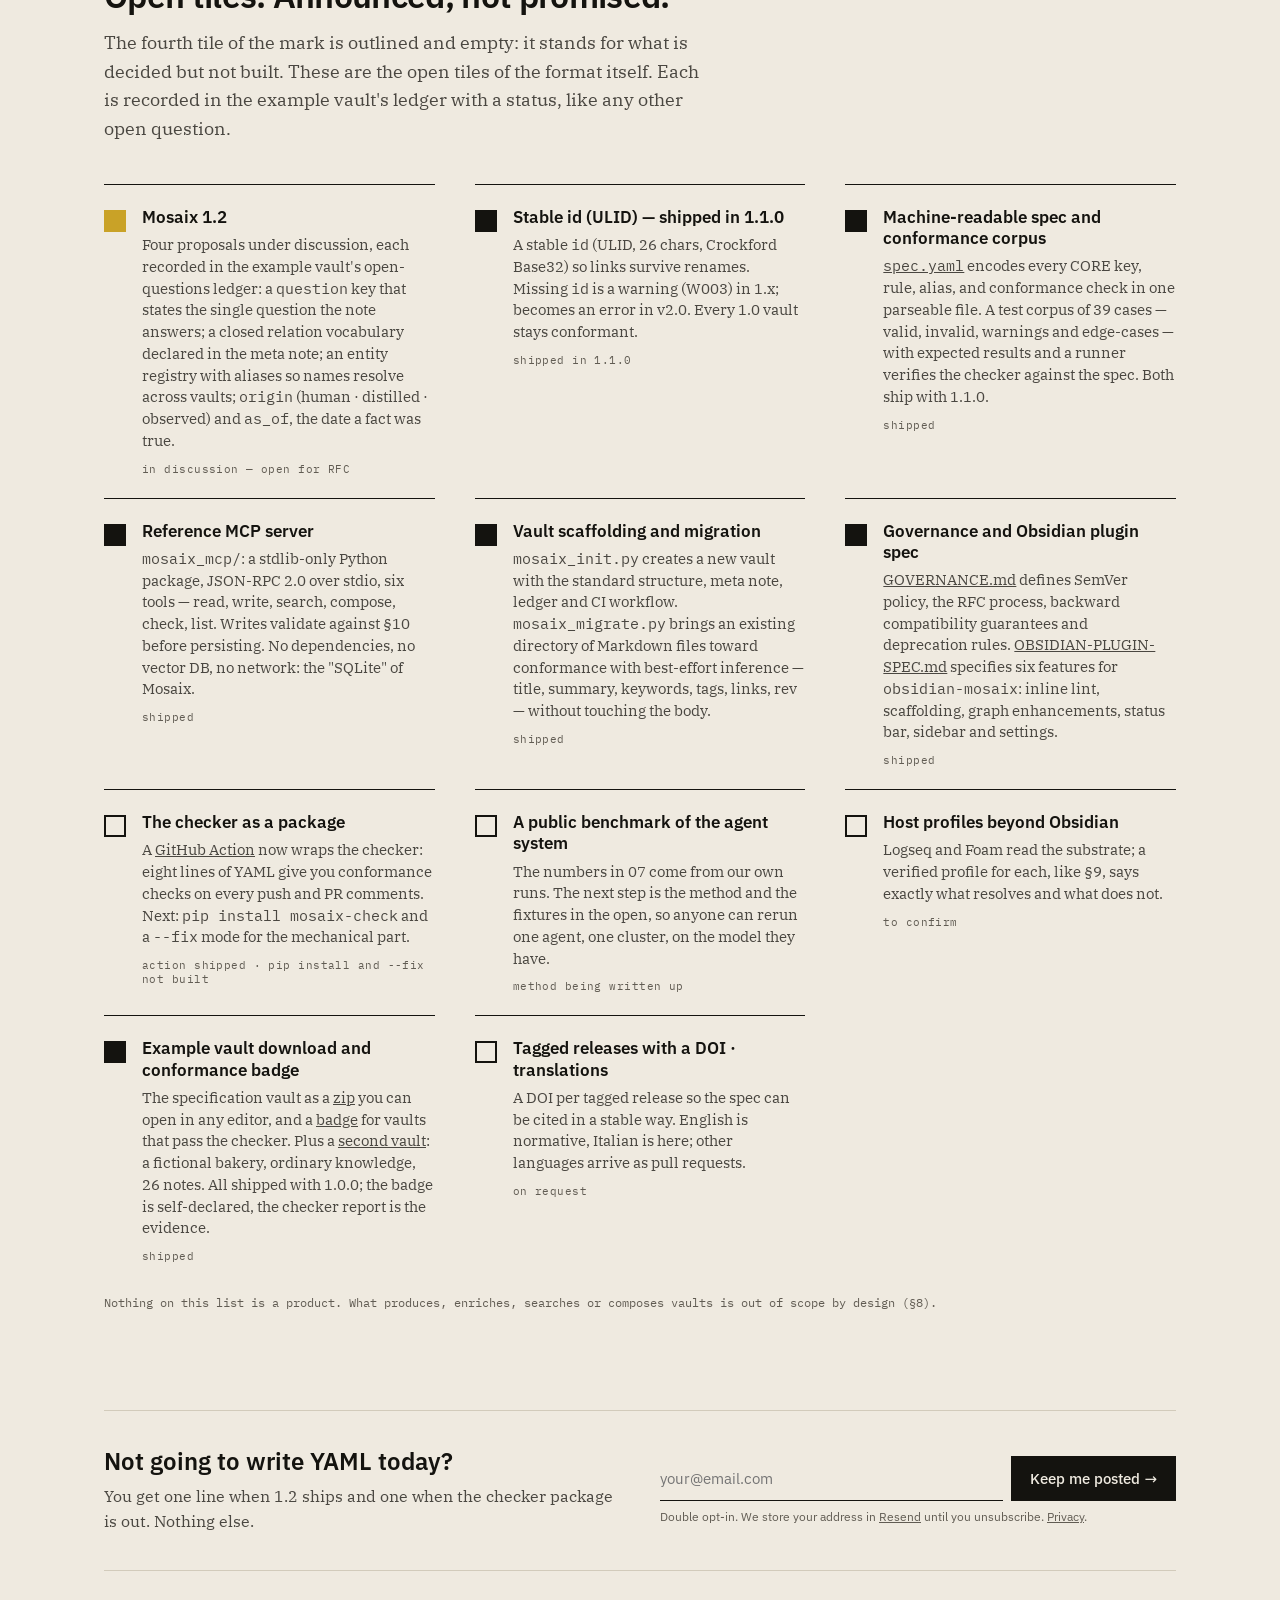
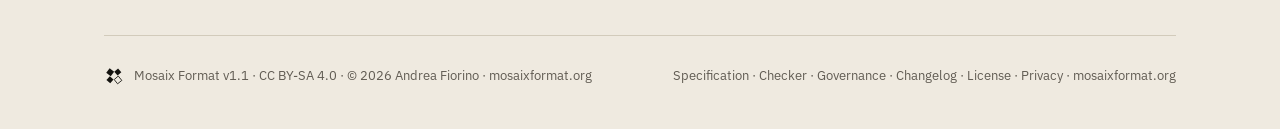
==== commit dda6ddd1: "fix: What's next — add Mosaix 1.2 open item, clean id done item; subscribe form 1.1→1.2" ====
--- a/site/index.html
+++ b/site/index.html
@@ -722,7 +722,8 @@
   <h2>Open tiles. Announced, not promised.</h2>
   <p class="sub">The fourth tile of the mark is outlined and empty: it stands for what is decided but not built. These are the open tiles of the format itself. Each is recorded in the example vault's ledger with a status, like any other open question.</p>
   <ul class="next">
-    <li class="done"><i></i><div><b>Stable id (ULID) — shipped in 1.1.0</b><p>A stable <span class="mono">id</span> (ULID, 26 chars, Crockford Base32) so links survive renames. Missing <span class="mono">id</span> is a warning (W003) in 1.x; becomes an error in v2.0. Every 1.0 vault stays conformant. Still in discussion for 1.2: a <span class="mono">question</span> key, an optional closed relation vocabulary, an entity registry with aliases, <span class="mono">origin</span> and <span class="mono">as_of</span>.</p><small>shipped in 1.1.0</small></div></li>
+    <li><i></i><div><b>Mosaix 1.2</b><p>Four proposals under discussion, each recorded in the example vault's open-questions ledger: a <span class="mono">question</span> key that states the single question the note answers; a closed relation vocabulary declared in the meta note; an entity registry with aliases so names resolve across vaults; <span class="mono">origin</span> (human · distilled · observed) and <span class="mono">as_of</span>, the date a fact was true.</p><small>in discussion — open for RFC</small></div></li>
+    <li class="done"><i></i><div><b>Stable id (ULID) — shipped in 1.1.0</b><p>A stable <span class="mono">id</span> (ULID, 26 chars, Crockford Base32) so links survive renames. Missing <span class="mono">id</span> is a warning (W003) in 1.x; becomes an error in v2.0. Every 1.0 vault stays conformant.</p><small>shipped in 1.1.0</small></div></li>
     <li class="done"><i></i><div><b>Machine-readable spec and conformance corpus</b><p><a href="https://github.com/mosaix-format/spec" style="text-decoration:underline"><span class="mono">spec.yaml</span></a> encodes every CORE key, rule, alias, and conformance check in one parseable file. A test corpus of 39 cases — valid, invalid, warnings and edge-cases — with expected results and a runner verifies the checker against the spec. Both ship with 1.1.0.</p><small>shipped</small></div></li>
     <li class="done"><i></i><div><b>Reference MCP server</b><p><span class="mono">mosaix_mcp/</span>: a stdlib-only Python package, JSON-RPC 2.0 over stdio, six tools — read, write, search, compose, check, list. Writes validate against §10 before persisting. No dependencies, no vector DB, no network: the "SQLite" of Mosaix.</p><small>shipped</small></div></li>
     <li class="done"><i></i><div><b>Vault scaffolding and migration</b><p><span class="mono">mosaix_init.py</span> creates a new vault with the standard structure, meta note, ledger and CI workflow. <span class="mono">mosaix_migrate.py</span> brings an existing directory of Markdown files toward conformance with best-effort inference — title, summary, keywords, tags, links, rev — without touching the body.</p><small>shipped</small></div></li>
@@ -738,7 +739,7 @@
 
 <section class="sec tight" style="padding-top:0">
   <div class="loop">
-    <div><h3>Not going to write YAML today?</h3><p>You get one line when 1.1 ships and one when the checker package is out. Nothing else.</p></div>
+    <div><h3>Not going to write YAML today?</h3><p>You get one line when 1.2 ships and one when the checker package is out. Nothing else.</p></div>
     <div>
       <form id="kmp" action="https://n8n.boom-digital.it/webhook/mosaix-subscribe" method="POST" novalidate>
         <input type="email" name="email" placeholder="your@email.com" required aria-label="Email address" autocomplete="email">
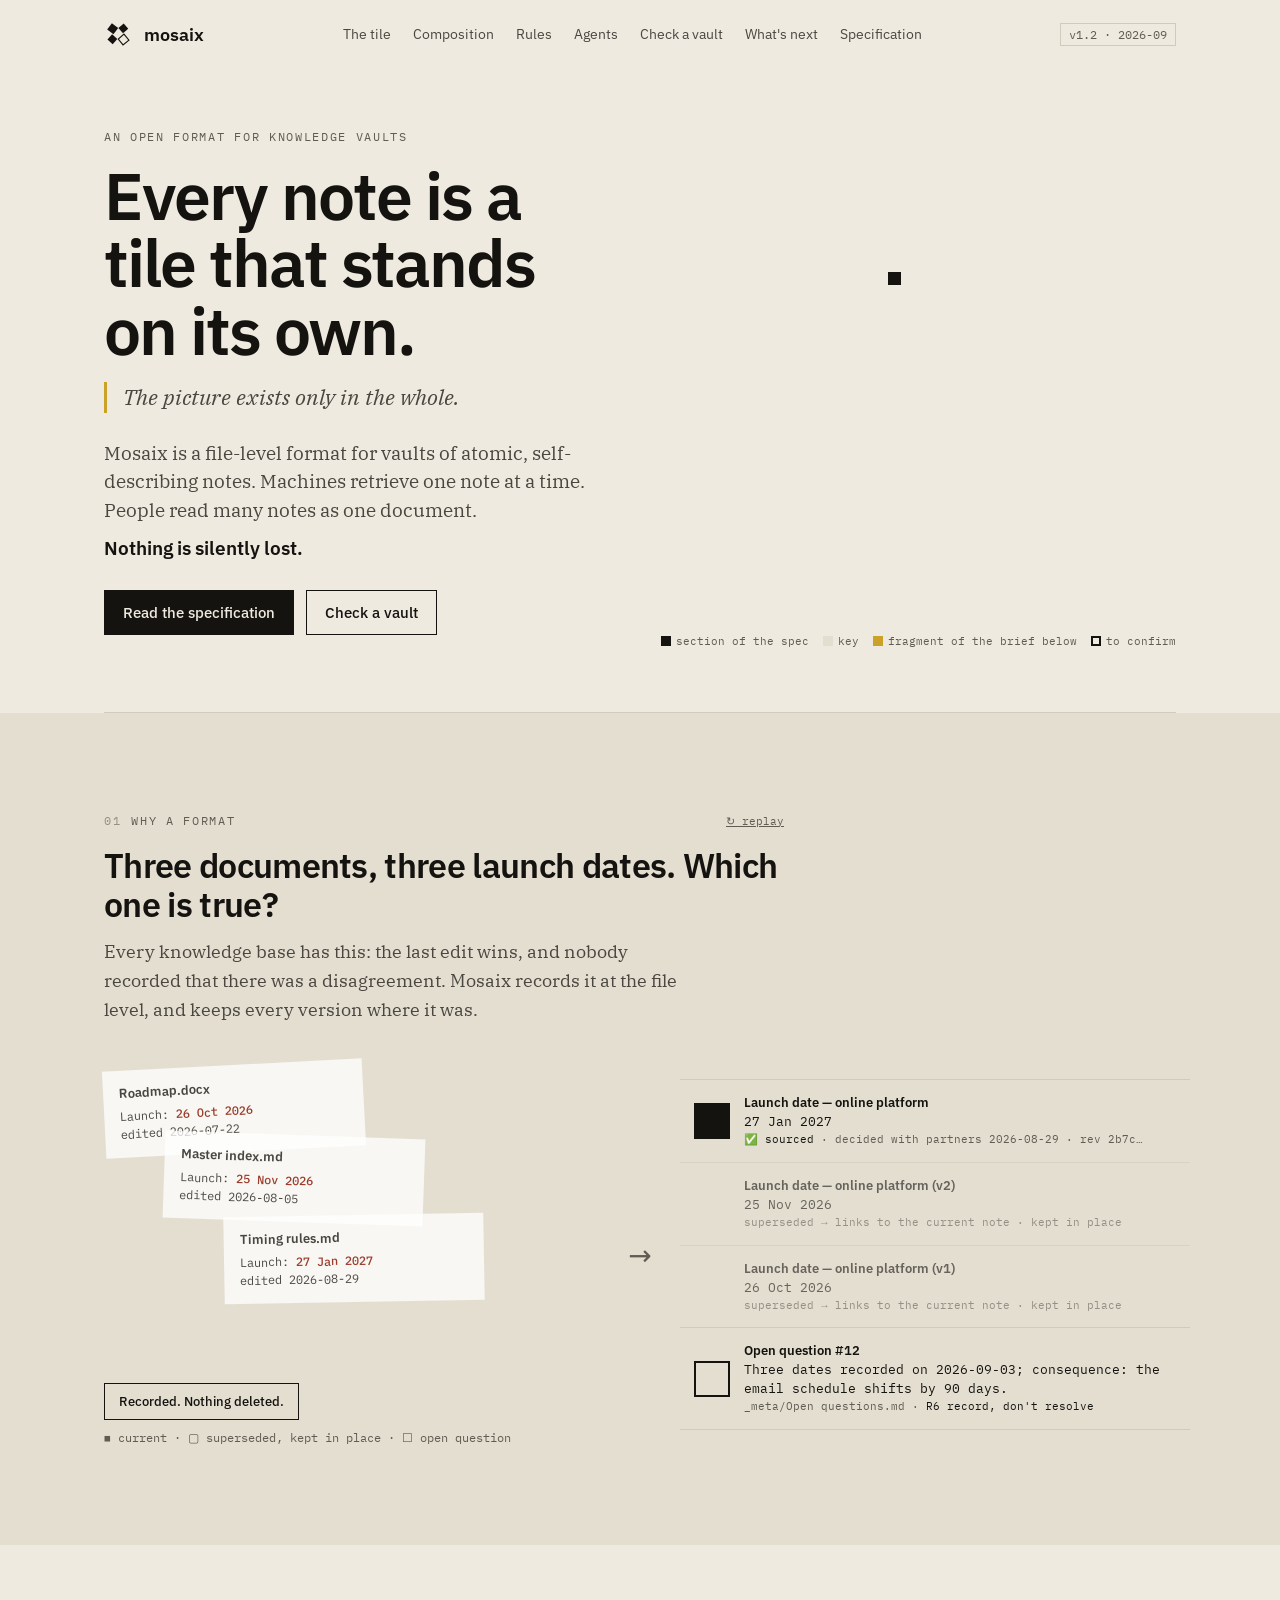
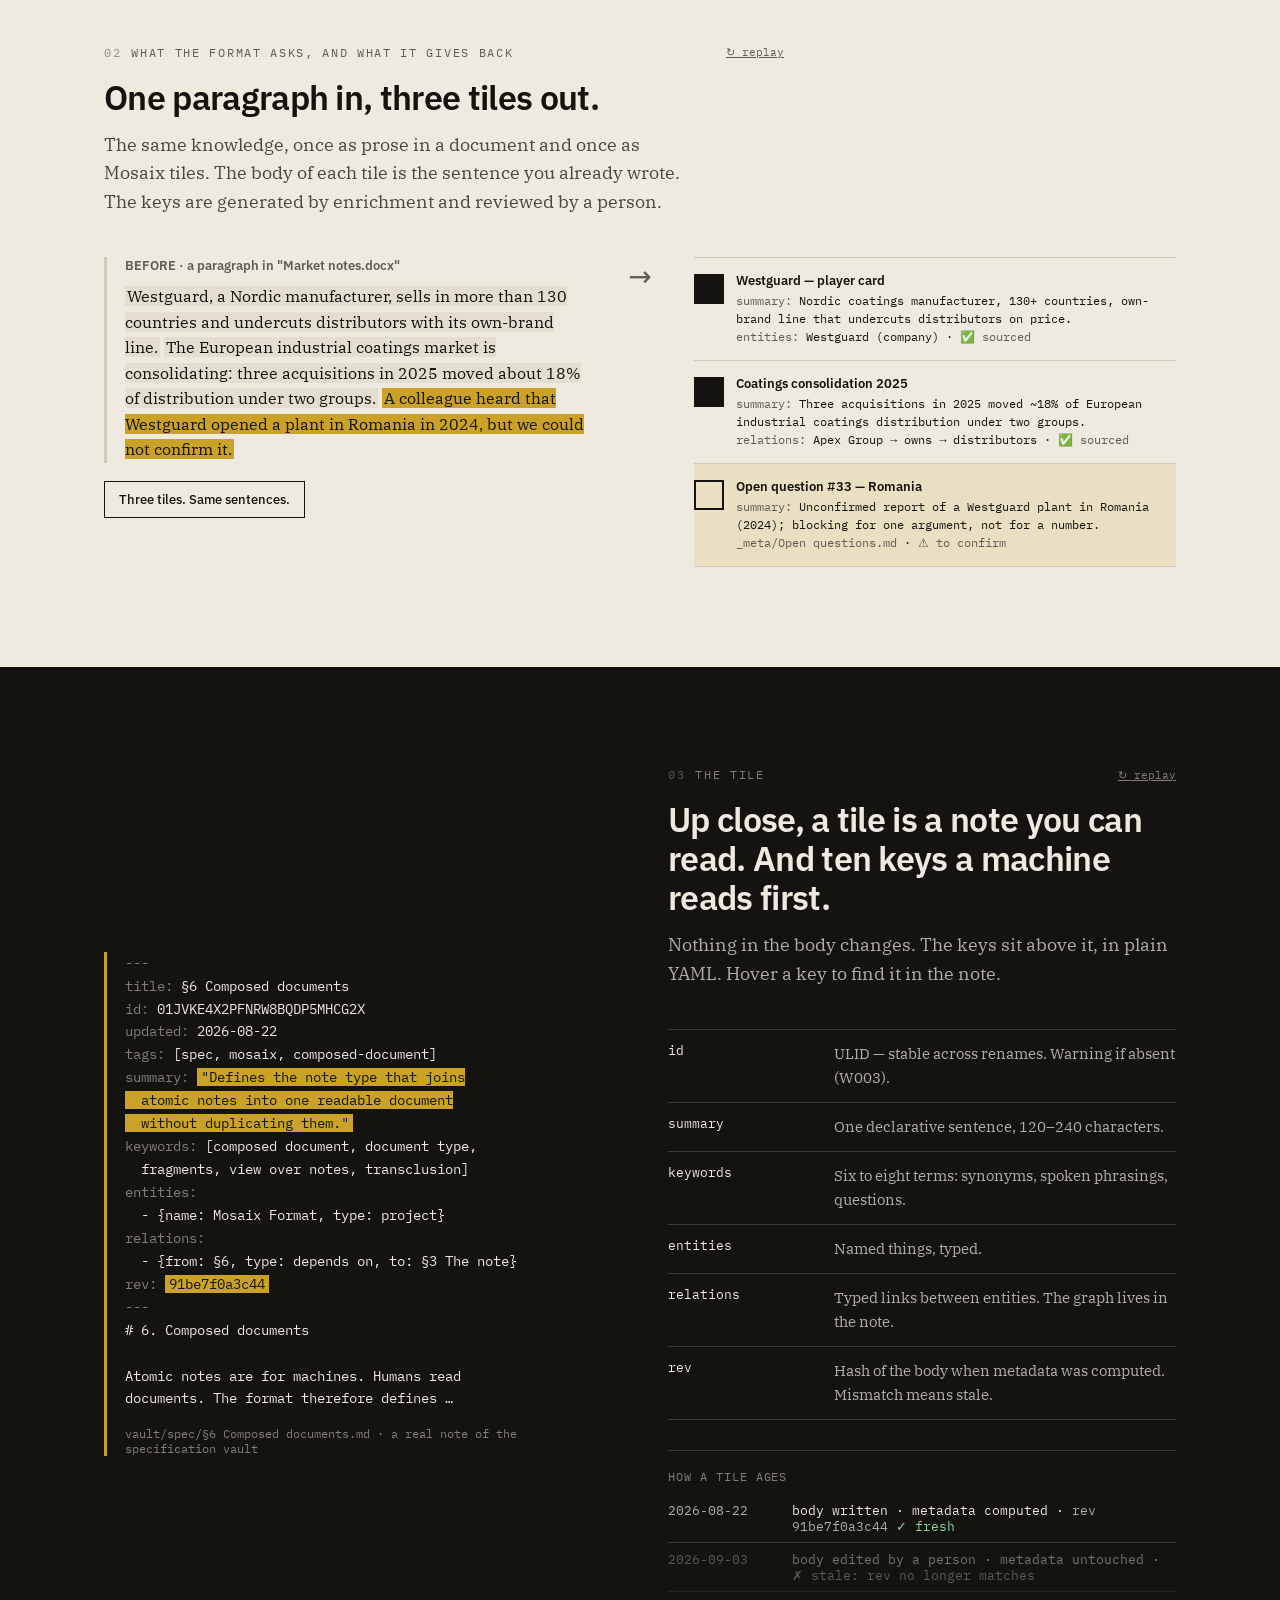
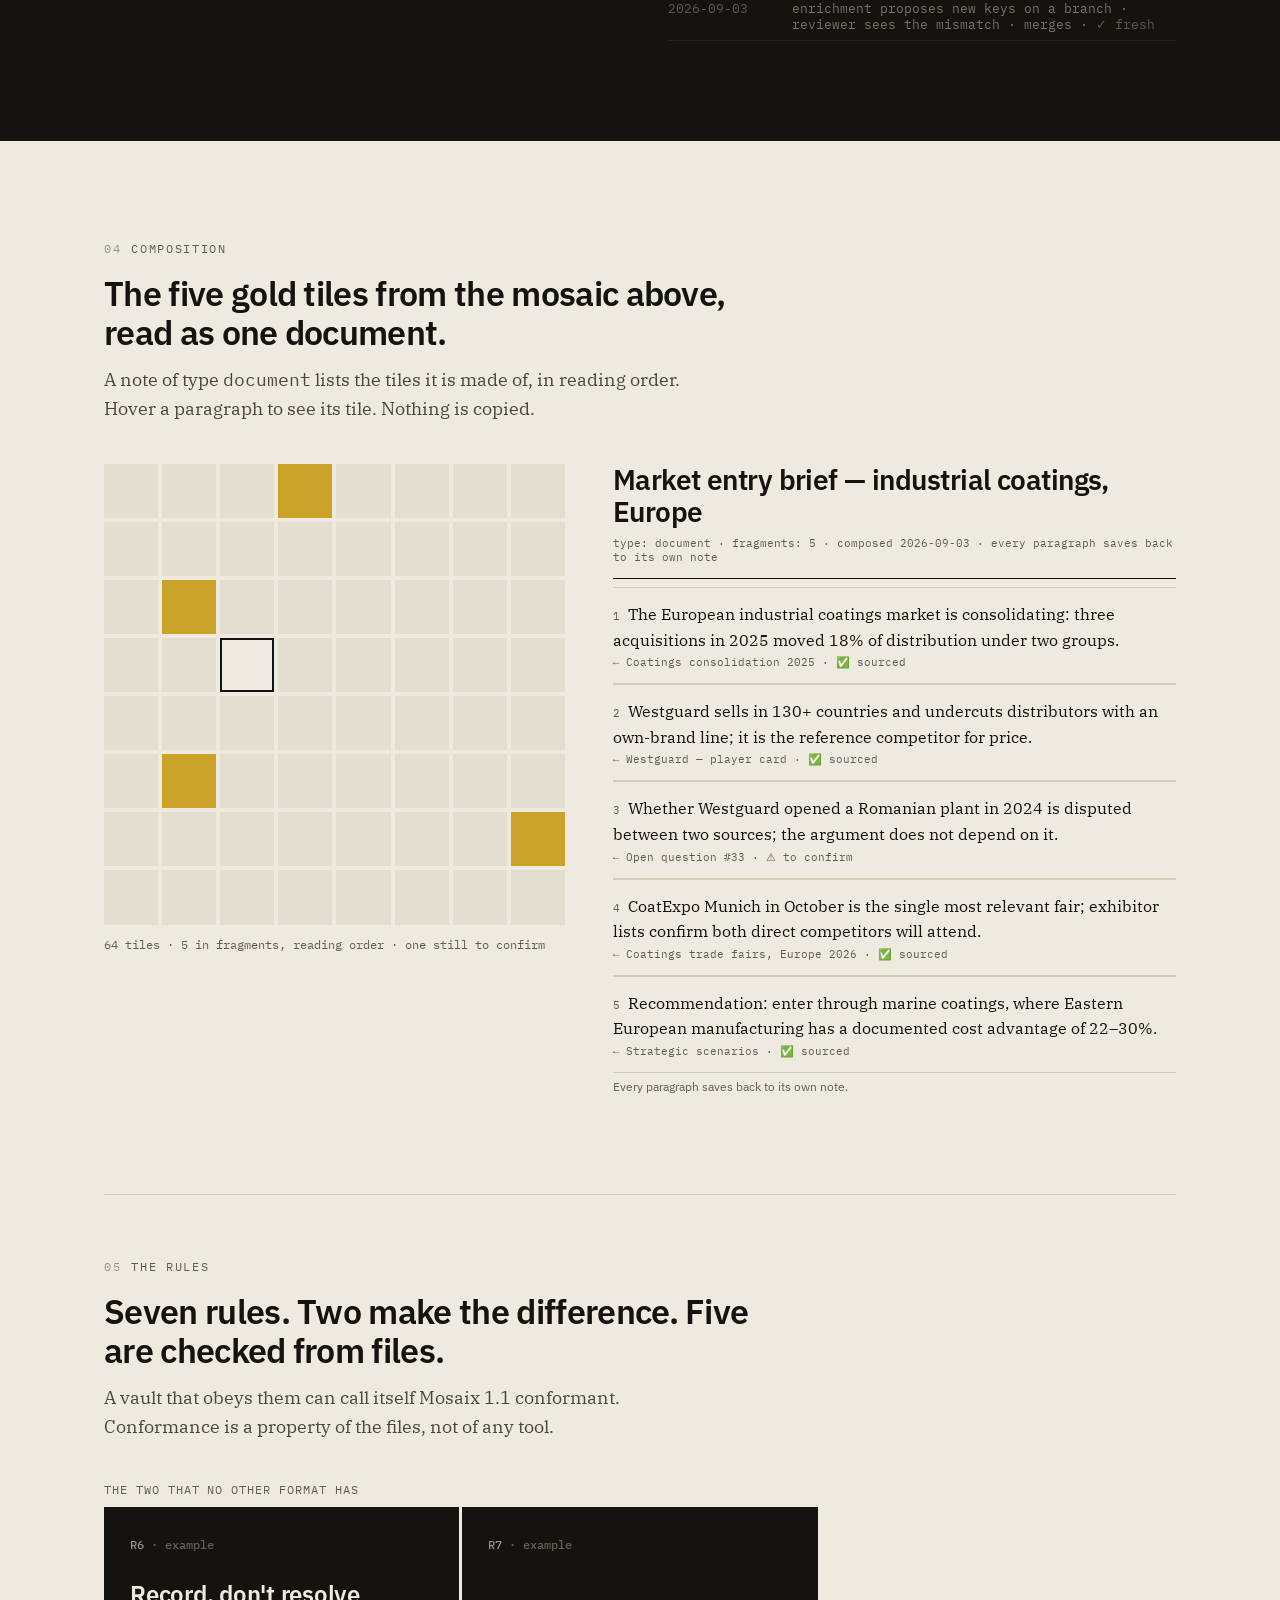
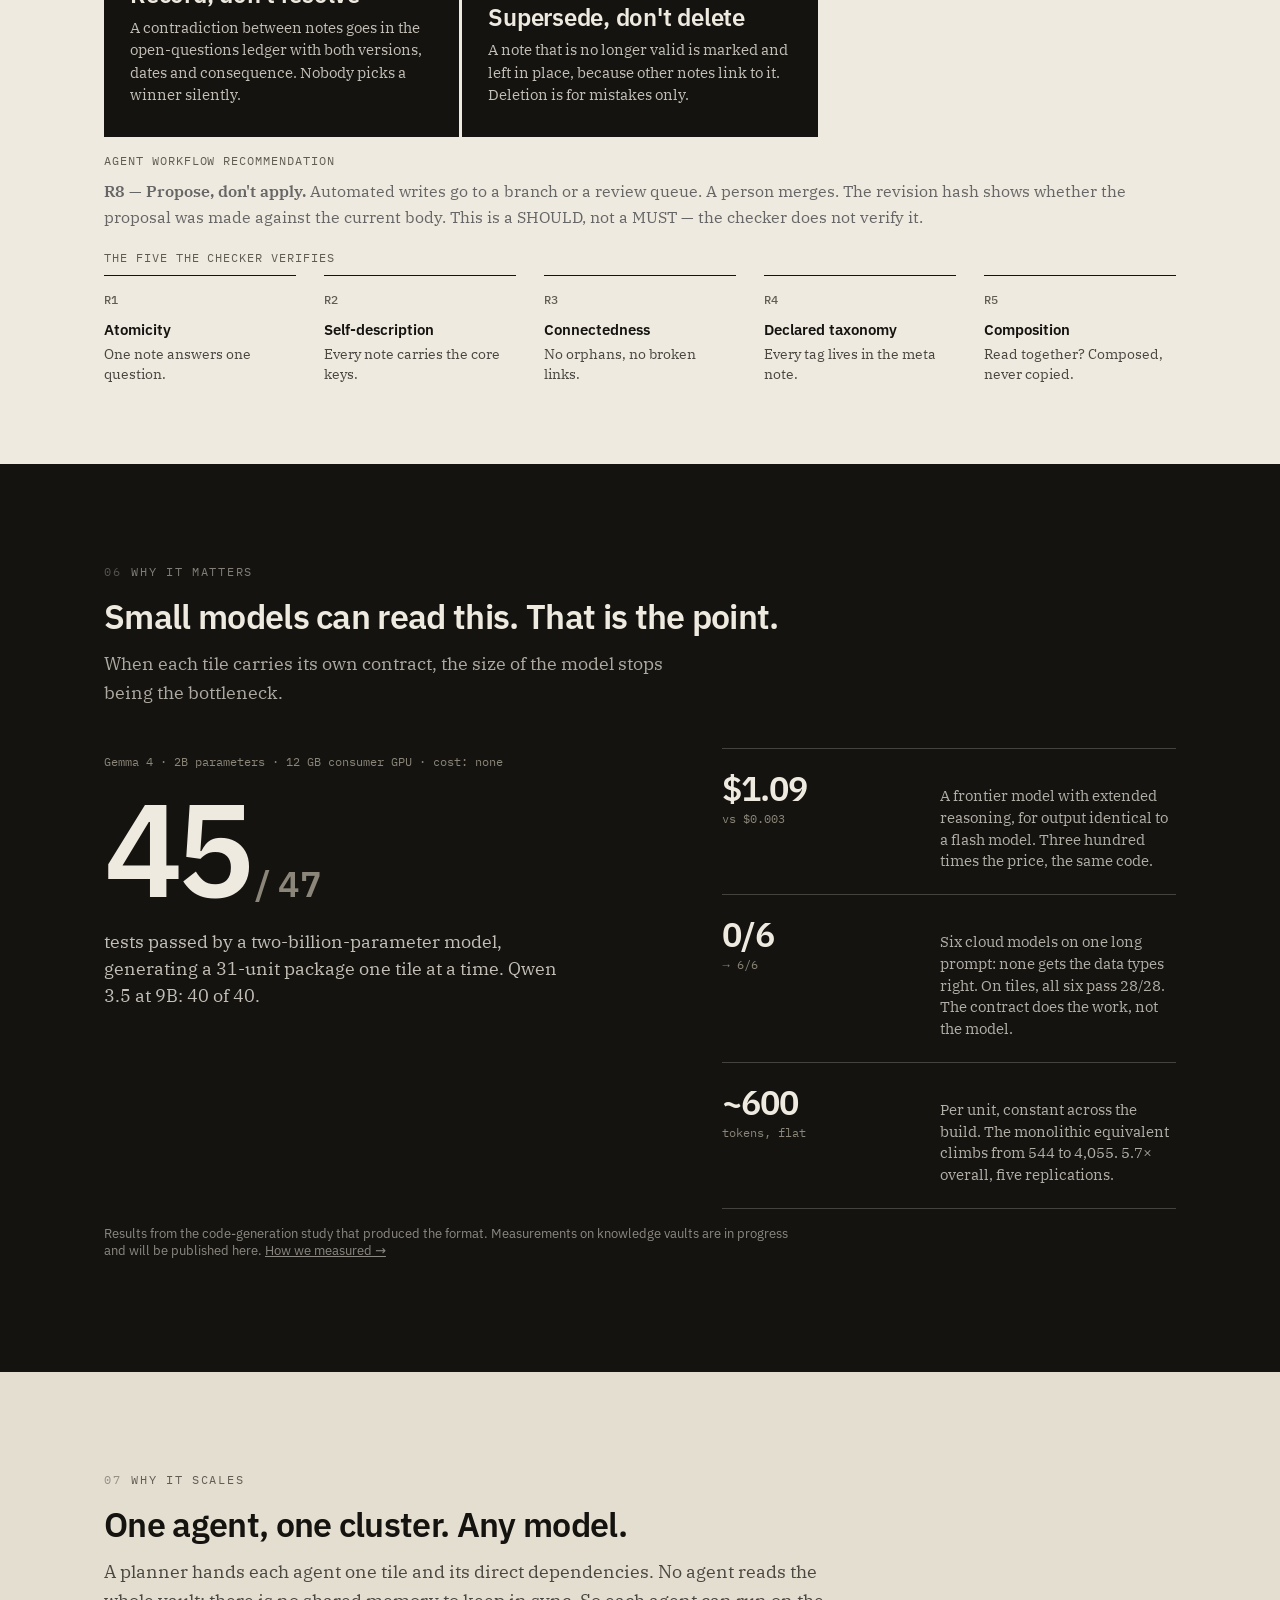
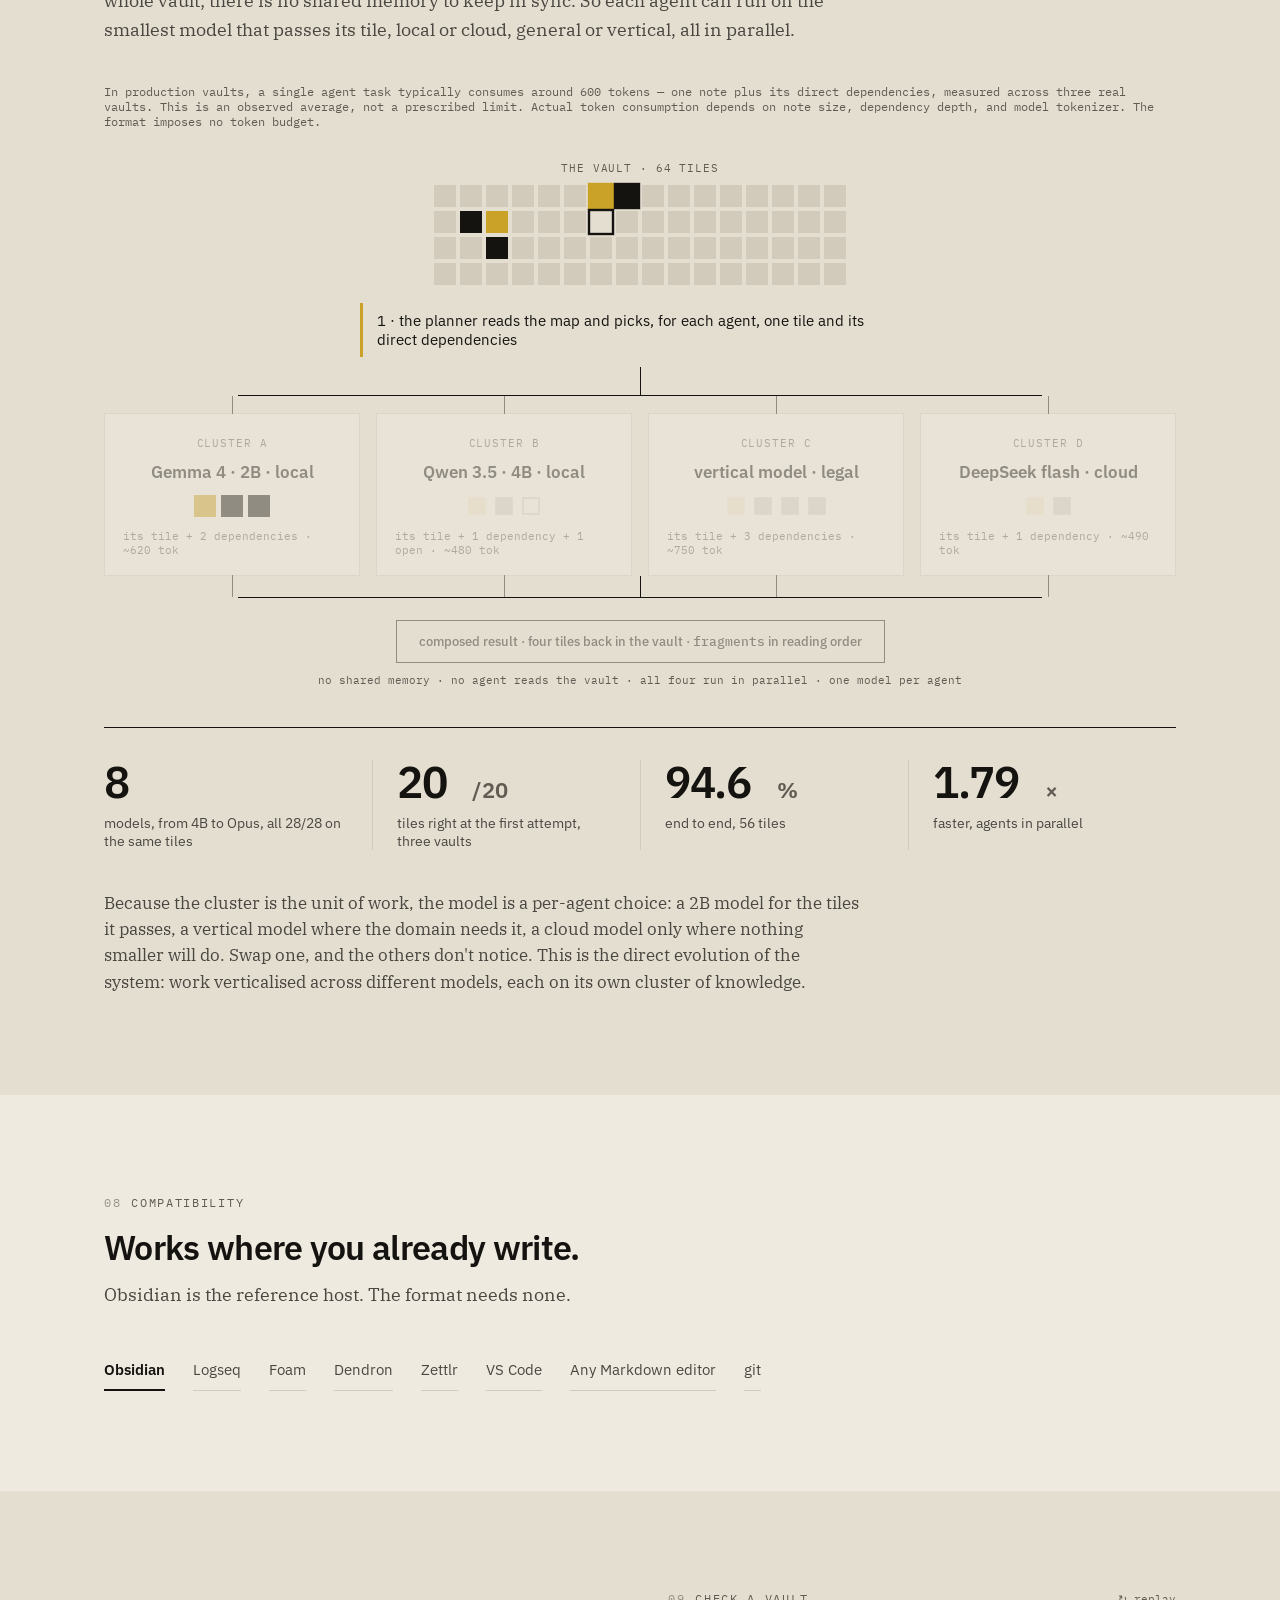
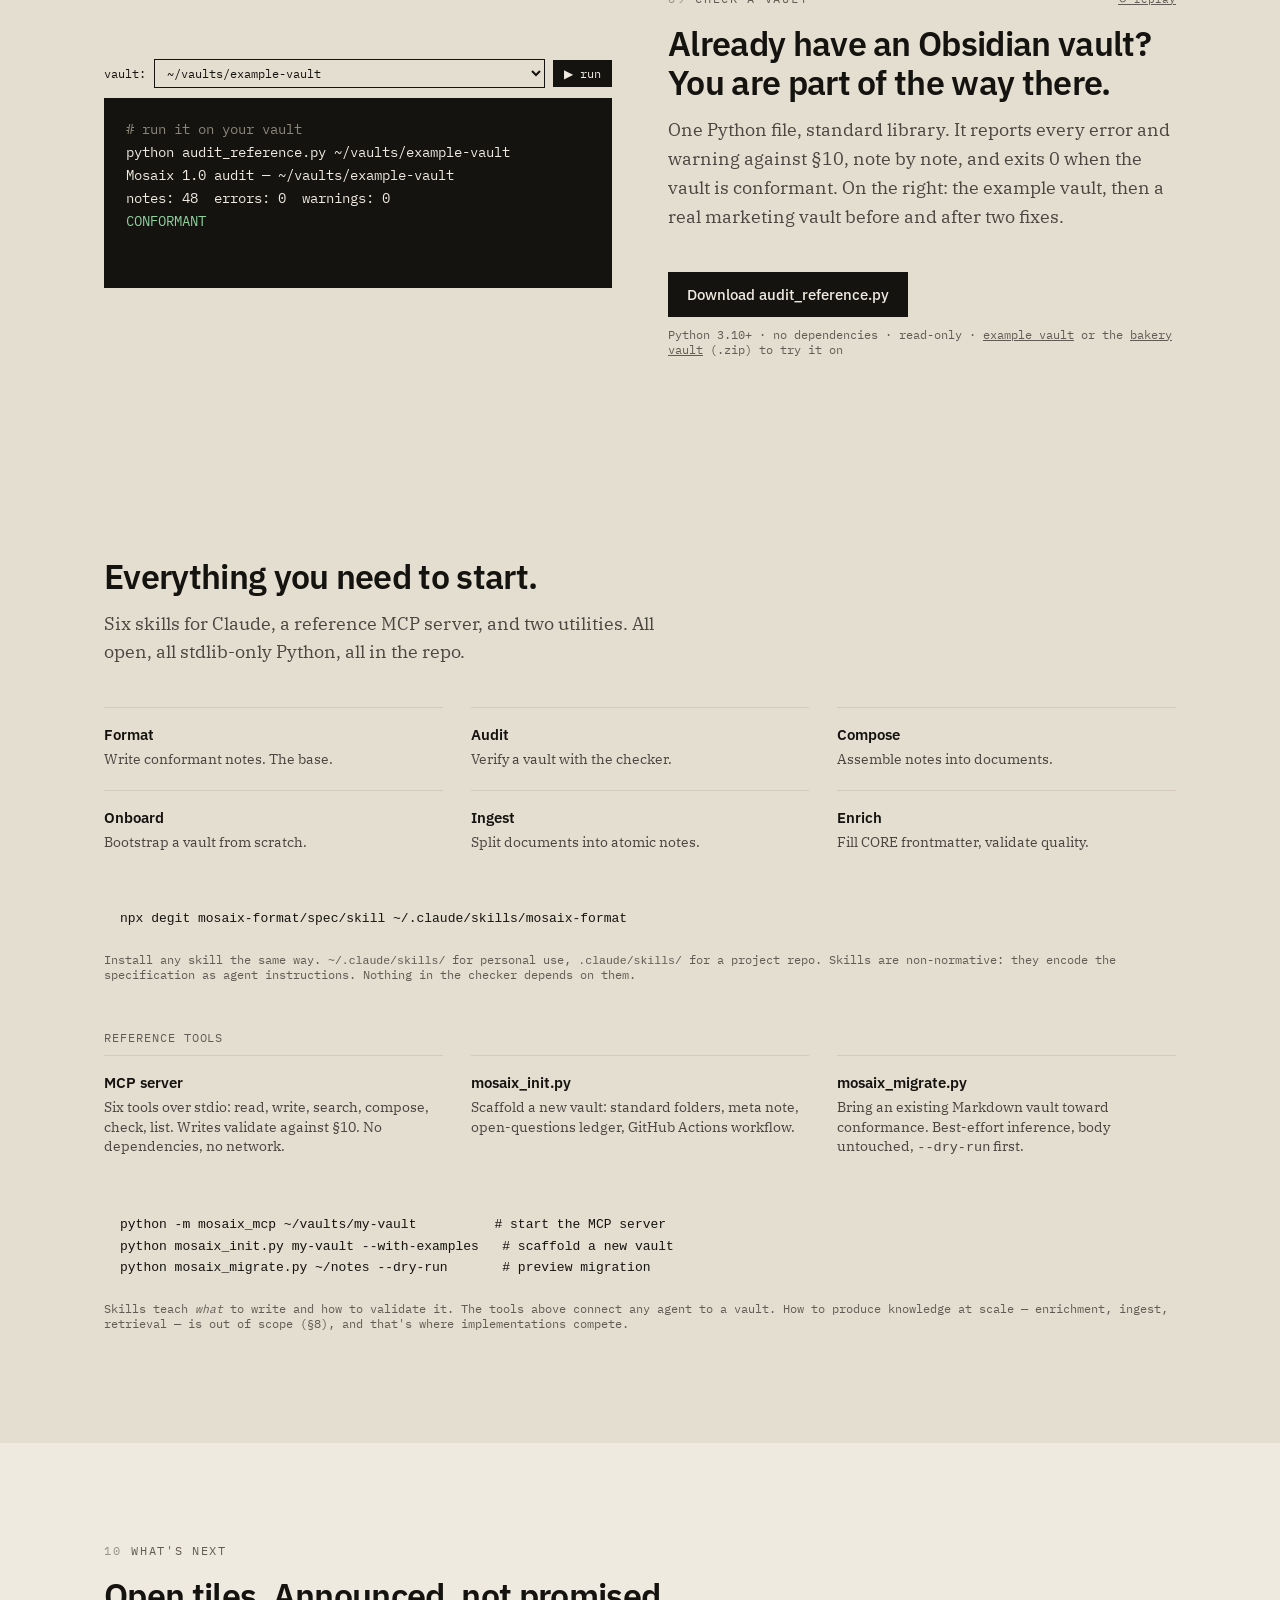
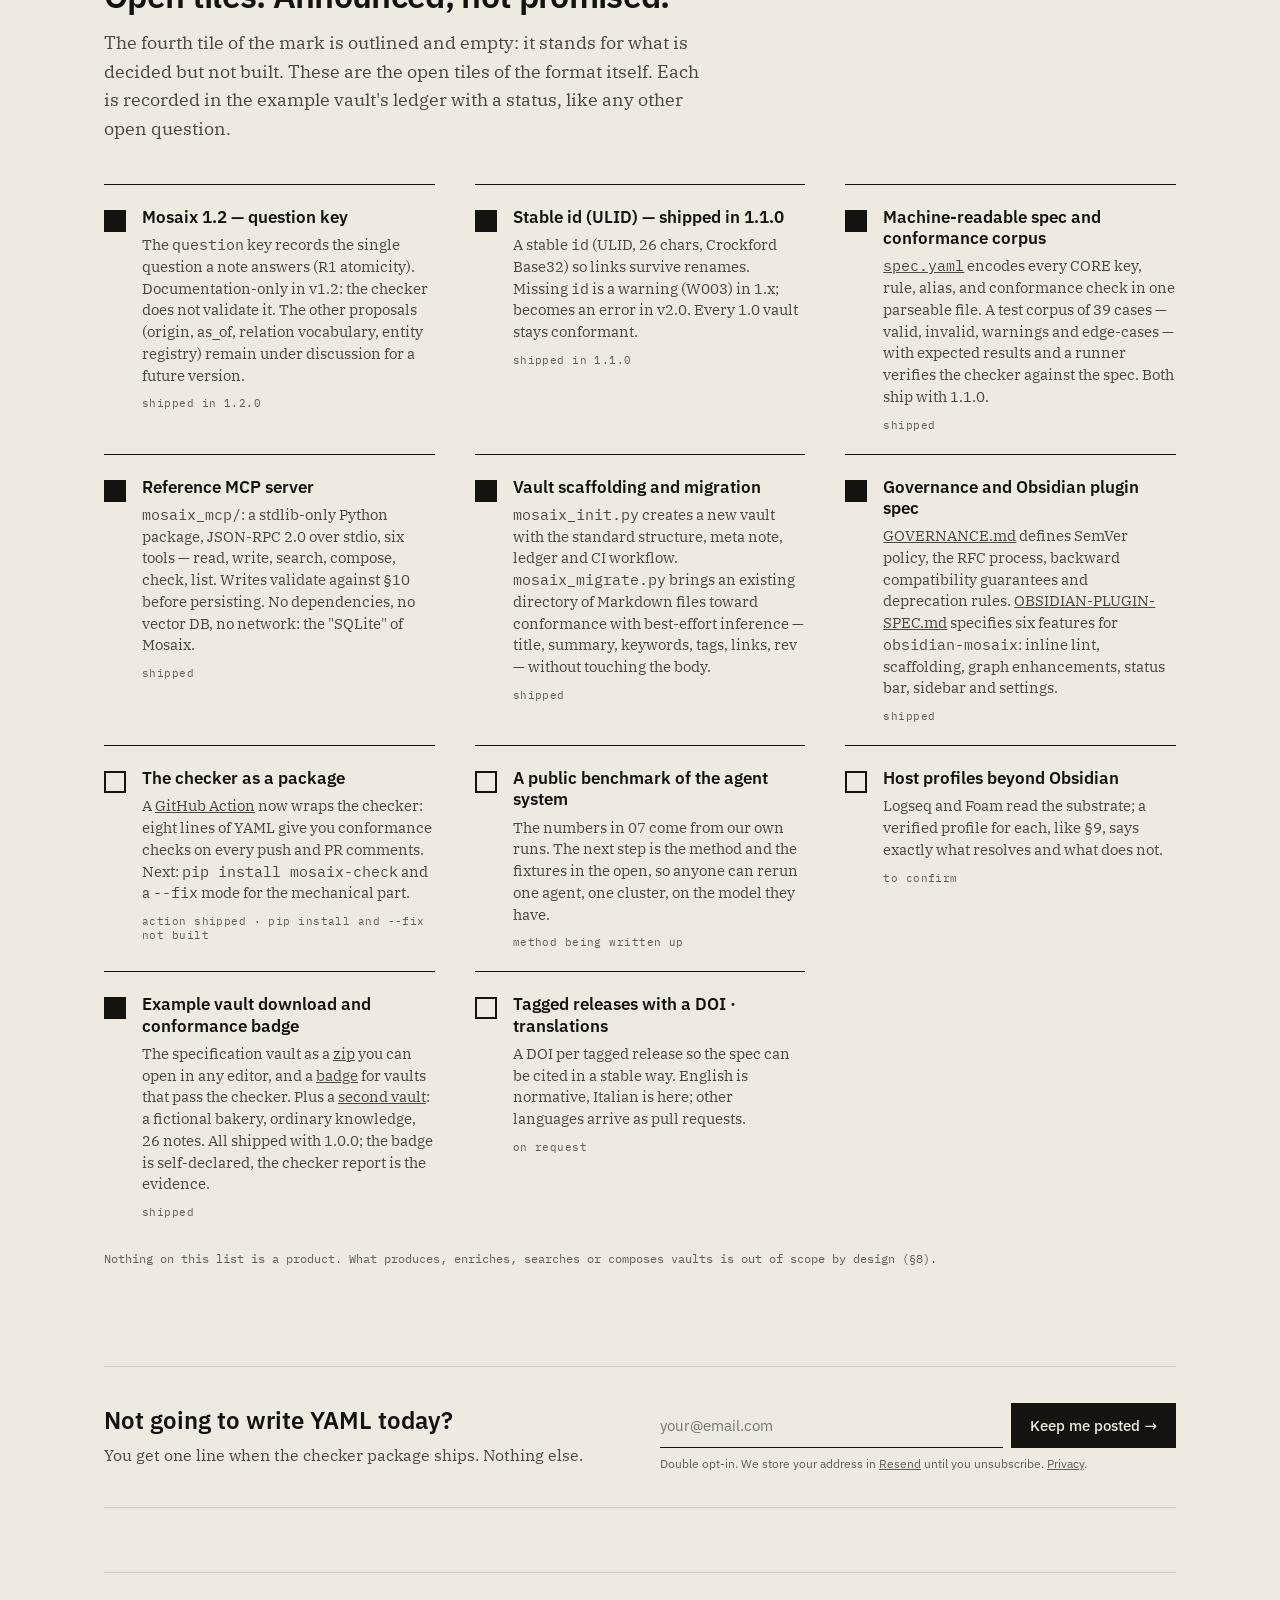
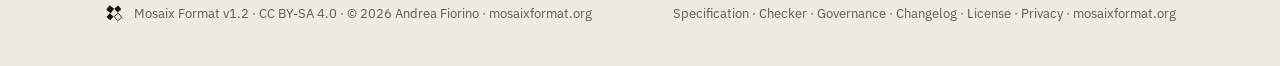
==== commit c43d8d48: "release: v1.2.0 — question key, origin, as_of; site fully updated New CORE keys (all optional, docum" ====
--- a/site/index.html
+++ b/site/index.html
@@ -426,7 +426,7 @@
 <nav>
   <a class="brand" href="index.html" aria-label="Mosaix home"><svg viewBox="0 0 100 100" aria-hidden="true"><g fill="currentColor"><polygon transform="translate(31 31) rotate(41)" points="-15,-13 13,-15 15,13 -13,15"/><polygon transform="translate(69 30) rotate(47)" points="-12,-13 13,-12 12,13 -13,12"/><polygon transform="translate(30 69) rotate(44)" points="-13,-12 12,-13 13,12 -12,13"/></g><polygon transform="translate(70 70) rotate(49)" points="-14,-14 14,-13 13,14 -14,13" fill="none" stroke="currentColor" stroke-width="4"/></svg>mosaix</a>
   <ul><li><a href="#tile">The tile</a></li><li><a href="#compose">Composition</a></li><li><a href="#rules">Rules</a></li><li><a href="#agents">Agents</a></li><li><a href="#check">Check a vault</a></li><li><a href="#next">What's next</a></li><li><a href="spec.html">Specification</a></li></ul>
-  <span class="ver">v1.1 · 2026-09</span>
+  <span class="ver">v1.2 · 2026-09</span>
 </nav>
 
 <!-- 1 HERO -->
@@ -722,7 +722,7 @@
   <h2>Open tiles. Announced, not promised.</h2>
   <p class="sub">The fourth tile of the mark is outlined and empty: it stands for what is decided but not built. These are the open tiles of the format itself. Each is recorded in the example vault's ledger with a status, like any other open question.</p>
   <ul class="next">
-    <li><i></i><div><b>Mosaix 1.2</b><p>Four proposals under discussion, each recorded in the example vault's open-questions ledger: a <span class="mono">question</span> key that states the single question the note answers; a closed relation vocabulary declared in the meta note; an entity registry with aliases so names resolve across vaults; <span class="mono">origin</span> (human · distilled · observed) and <span class="mono">as_of</span>, the date a fact was true.</p><small>in discussion — open for RFC</small></div></li>
+    <li class="done"><i></i><div><b>Mosaix 1.2 — question key</b><p>The <span class="mono">question</span> key records the single question a note answers (R1 atomicity). Documentation-only in v1.2: the checker does not validate it. The other proposals (origin, as_of, relation vocabulary, entity registry) remain under discussion for a future version.</p><small>shipped in 1.2.0</small></div></li>
     <li class="done"><i></i><div><b>Stable id (ULID) — shipped in 1.1.0</b><p>A stable <span class="mono">id</span> (ULID, 26 chars, Crockford Base32) so links survive renames. Missing <span class="mono">id</span> is a warning (W003) in 1.x; becomes an error in v2.0. Every 1.0 vault stays conformant.</p><small>shipped in 1.1.0</small></div></li>
     <li class="done"><i></i><div><b>Machine-readable spec and conformance corpus</b><p><a href="https://github.com/mosaix-format/spec" style="text-decoration:underline"><span class="mono">spec.yaml</span></a> encodes every CORE key, rule, alias, and conformance check in one parseable file. A test corpus of 39 cases — valid, invalid, warnings and edge-cases — with expected results and a runner verifies the checker against the spec. Both ship with 1.1.0.</p><small>shipped</small></div></li>
     <li class="done"><i></i><div><b>Reference MCP server</b><p><span class="mono">mosaix_mcp/</span>: a stdlib-only Python package, JSON-RPC 2.0 over stdio, six tools — read, write, search, compose, check, list. Writes validate against §10 before persisting. No dependencies, no vector DB, no network: the "SQLite" of Mosaix.</p><small>shipped</small></div></li>
@@ -739,9 +739,9 @@
 
 <section class="sec tight" style="padding-top:0">
   <div class="loop">
-    <div><h3>Not going to write YAML today?</h3><p>You get one line when 1.2 ships and one when the checker package is out. Nothing else.</p></div>
+    <div><h3>Not going to write YAML today?</h3><p>You get one line when the checker package ships. Nothing else.</p></div>
     <div>
-      <form id="kmp" action="https://n8n.boom-digital.it/webhook/mosaix-subscribe" method="POST" novalidate>
+      <form id="kmp" action="REPLACE_N8N_BASE_URL/webhook/mosaix-subscribe" method="POST" novalidate>
         <input type="email" name="email" placeholder="your@email.com" required aria-label="Email address" autocomplete="email">
         <div style="position:absolute;left:-9999px" aria-hidden="true"><input type="text" name="website" tabindex="-1" autocomplete="off"></div>
         <button type="submit" class="btn solid">Keep me posted →</button>
@@ -753,7 +753,7 @@
 </section>
 
 <footer>
-  <span class="fb"><svg viewBox="0 0 100 100" aria-hidden="true"><g fill="currentColor"><polygon transform="translate(31 31) rotate(41)" points="-15,-13 13,-15 15,13 -13,15"/><polygon transform="translate(69 30) rotate(47)" points="-12,-13 13,-12 12,13 -13,12"/><polygon transform="translate(30 69) rotate(44)" points="-13,-12 12,-13 13,12 -12,13"/></g><polygon transform="translate(70 70) rotate(49)" points="-14,-14 14,-13 13,14 -14,13" fill="none" stroke="currentColor" stroke-width="4"/></svg>Mosaix Format v1.1 · CC BY-SA 4.0 · © 2026 Andrea Fiorino · mosaixformat.org</span>
+  <span class="fb"><svg viewBox="0 0 100 100" aria-hidden="true"><g fill="currentColor"><polygon transform="translate(31 31) rotate(41)" points="-15,-13 13,-15 15,13 -13,15"/><polygon transform="translate(69 30) rotate(47)" points="-12,-13 13,-12 12,13 -13,12"/><polygon transform="translate(30 69) rotate(44)" points="-13,-12 12,-13 13,12 -12,13"/></g><polygon transform="translate(70 70) rotate(49)" points="-14,-14 14,-13 13,14 -14,13" fill="none" stroke="currentColor" stroke-width="4"/></svg>Mosaix Format v1.2 · CC BY-SA 4.0 · © 2026 Andrea Fiorino · mosaixformat.org</span>
   <span><a href="spec.html">Specification</a> · <a href="spec.html#checker">Checker</a> · <a href="GOVERNANCE.md">Governance</a> · <a href="CHANGELOG.md">Changelog</a> · <a href="LICENSE.md">License</a> · <a href="privacy.html">Privacy</a> · <a href="https://mosaixformat.org">mosaixformat.org</a></span>
 </footer>
 </div>
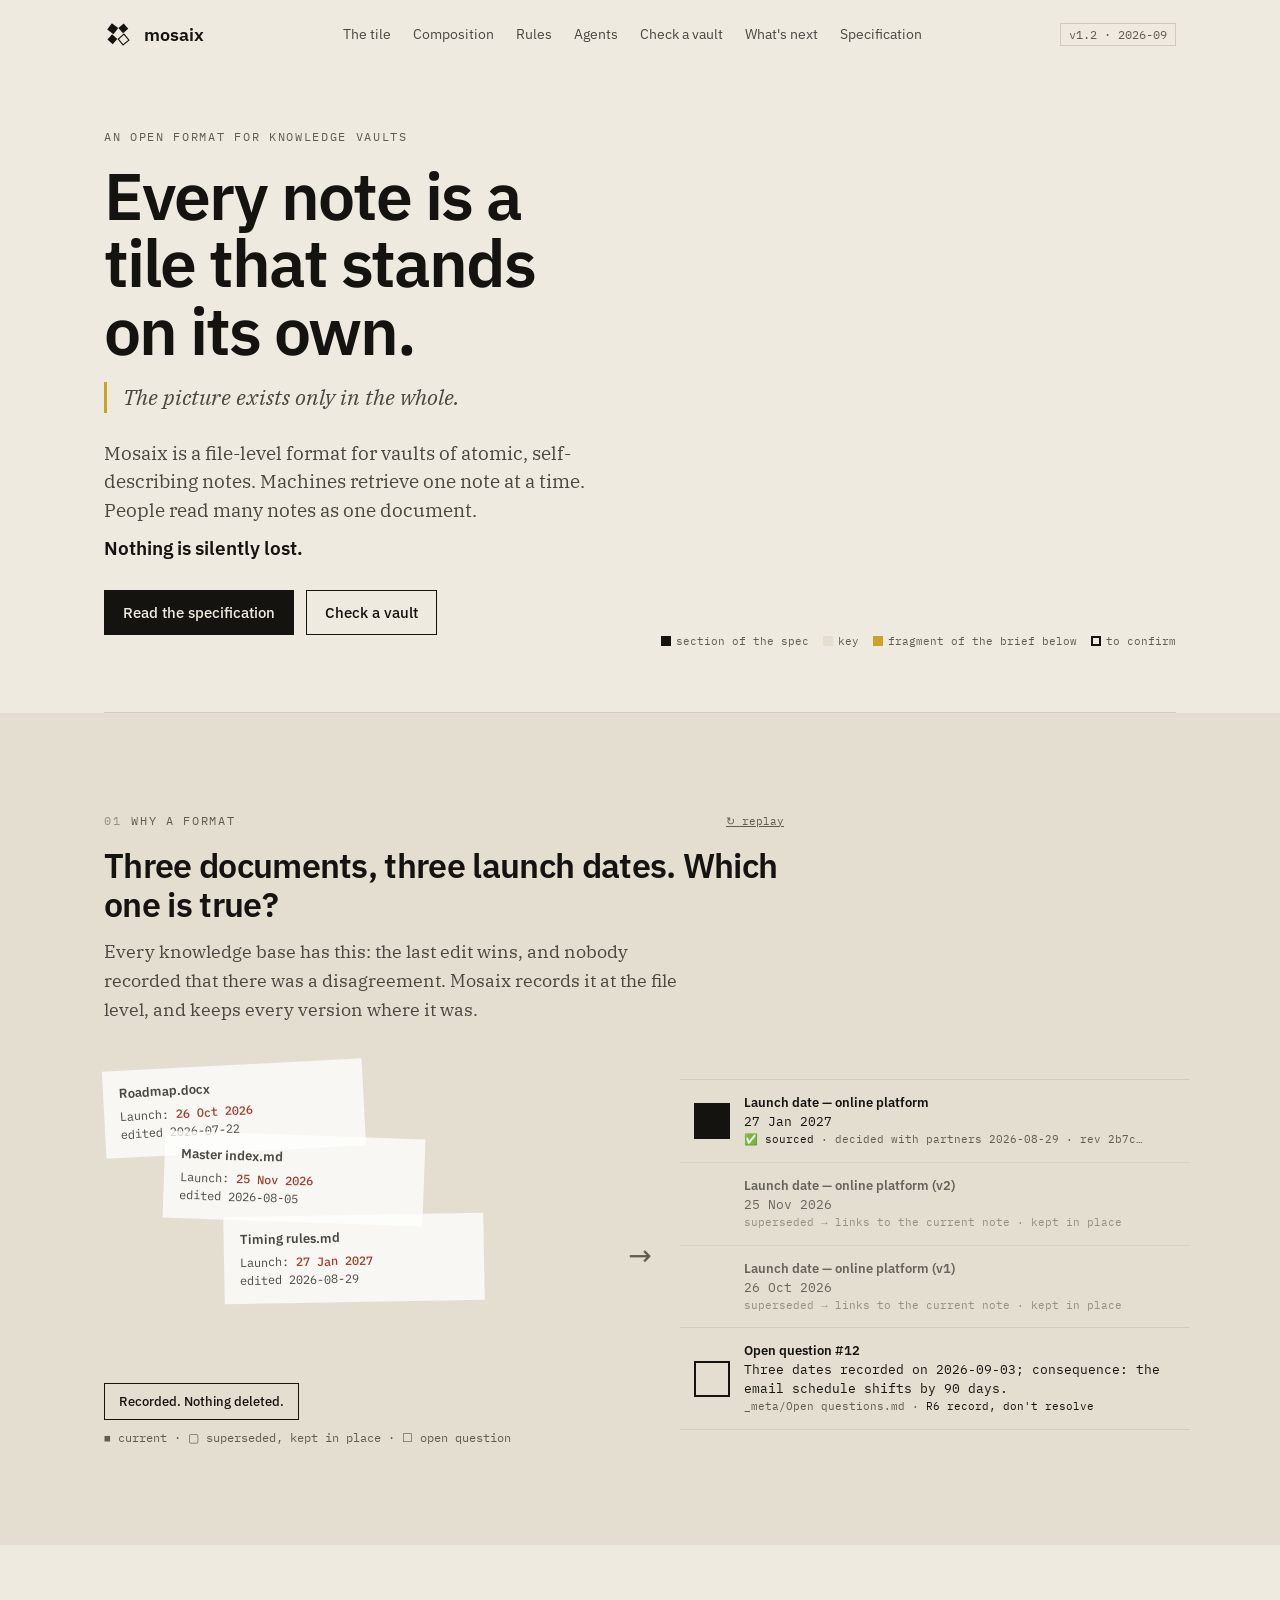
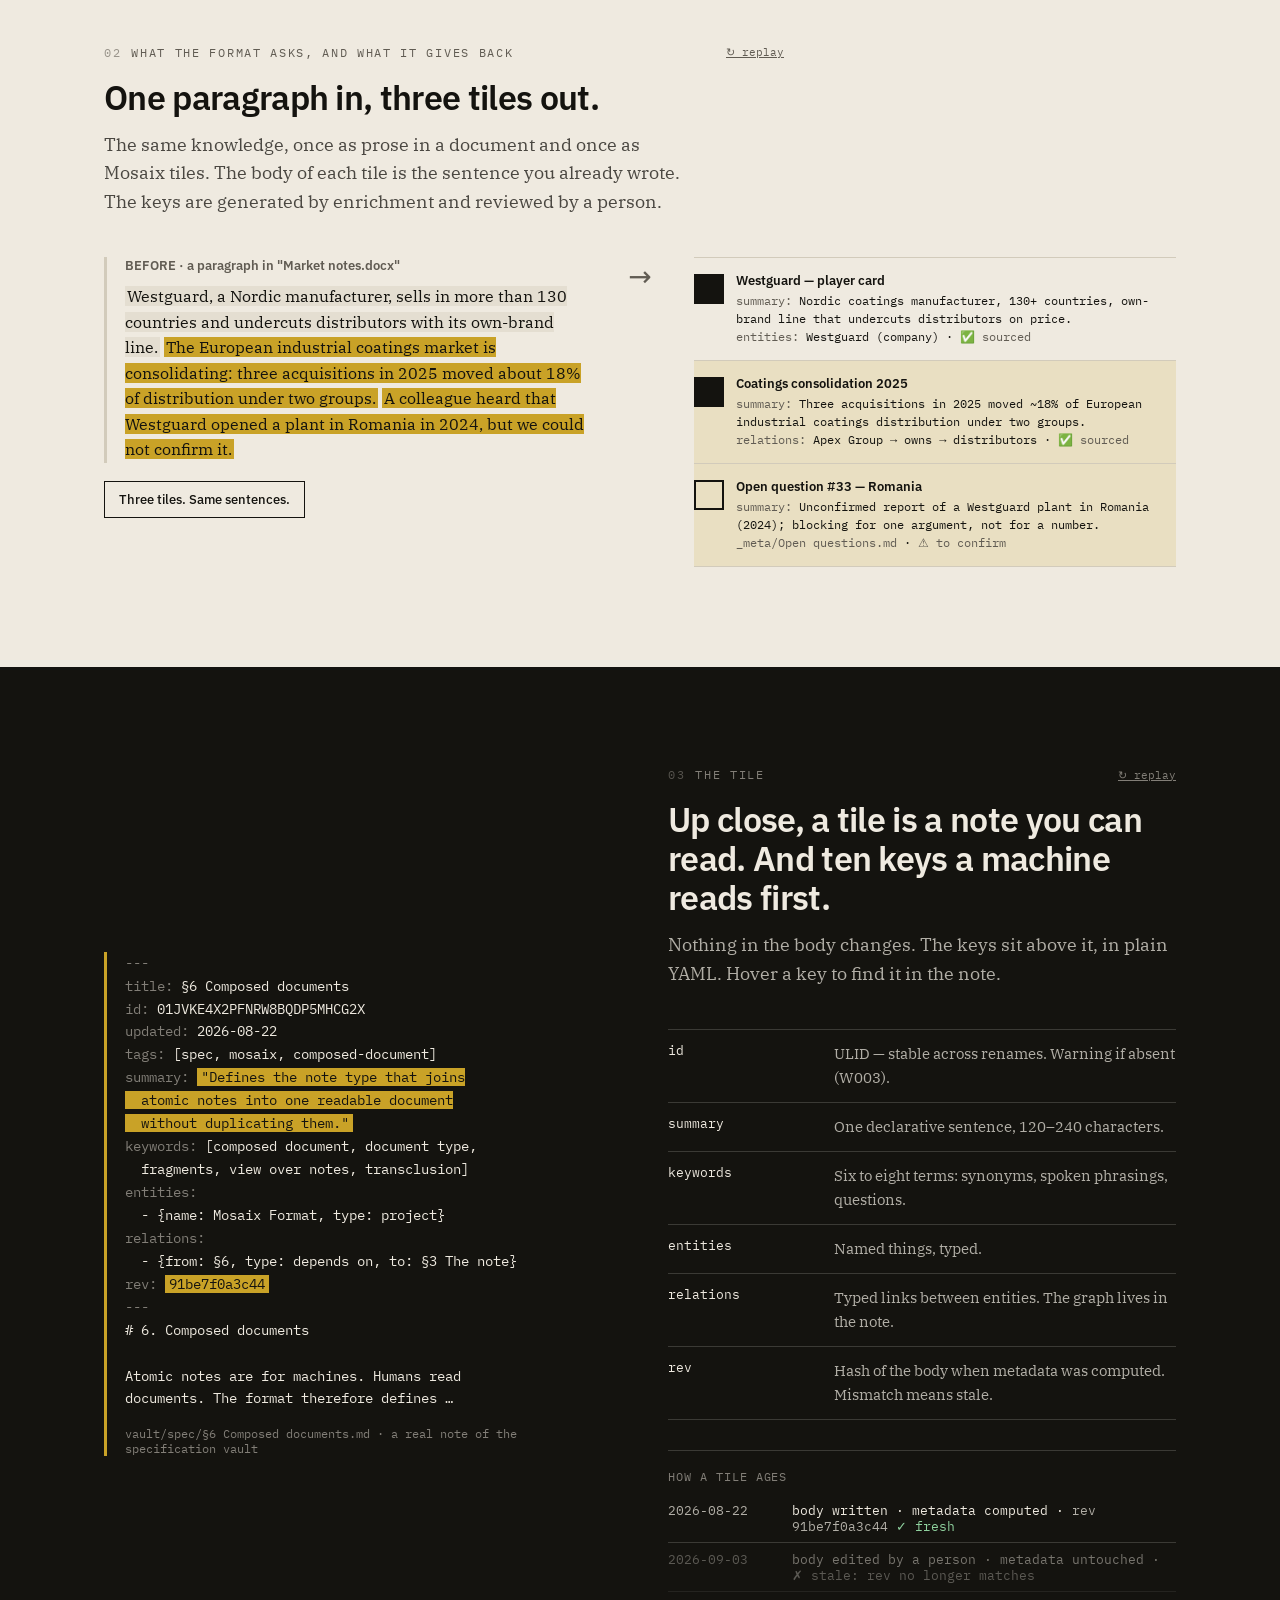
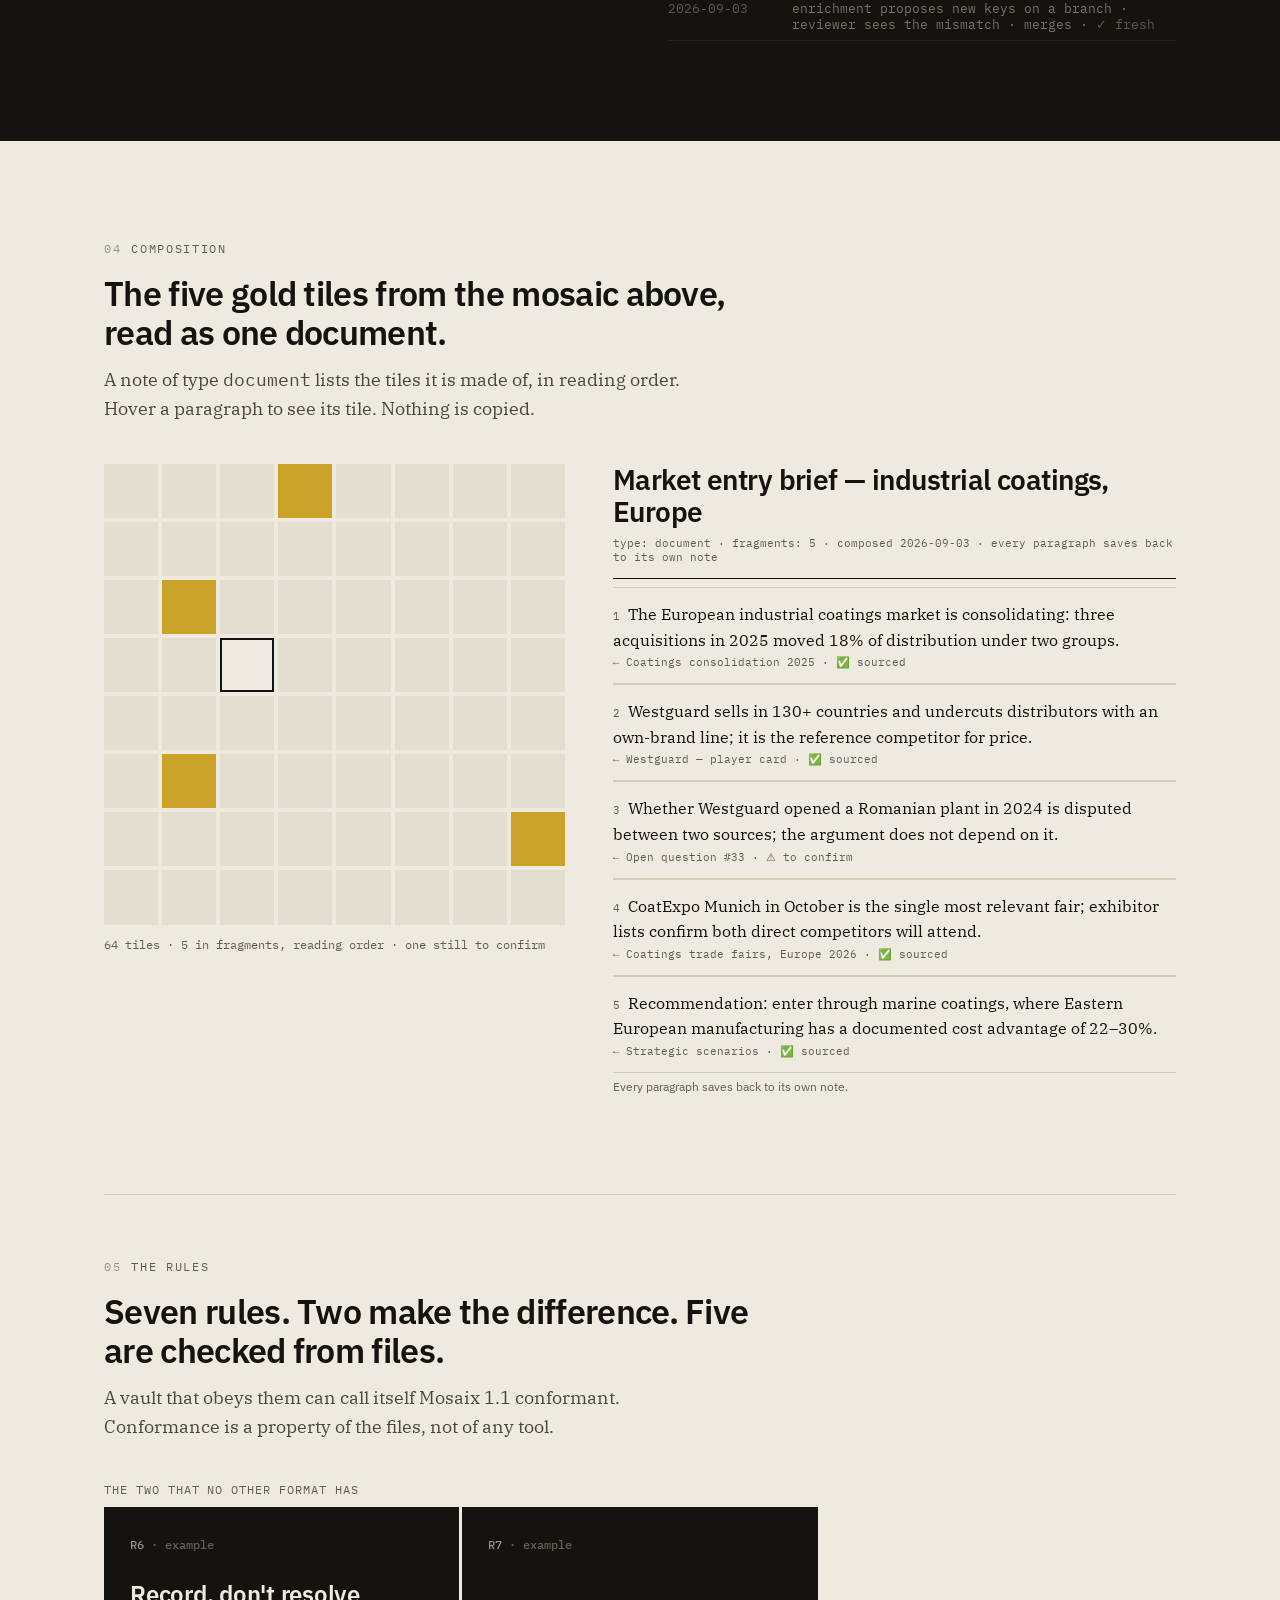
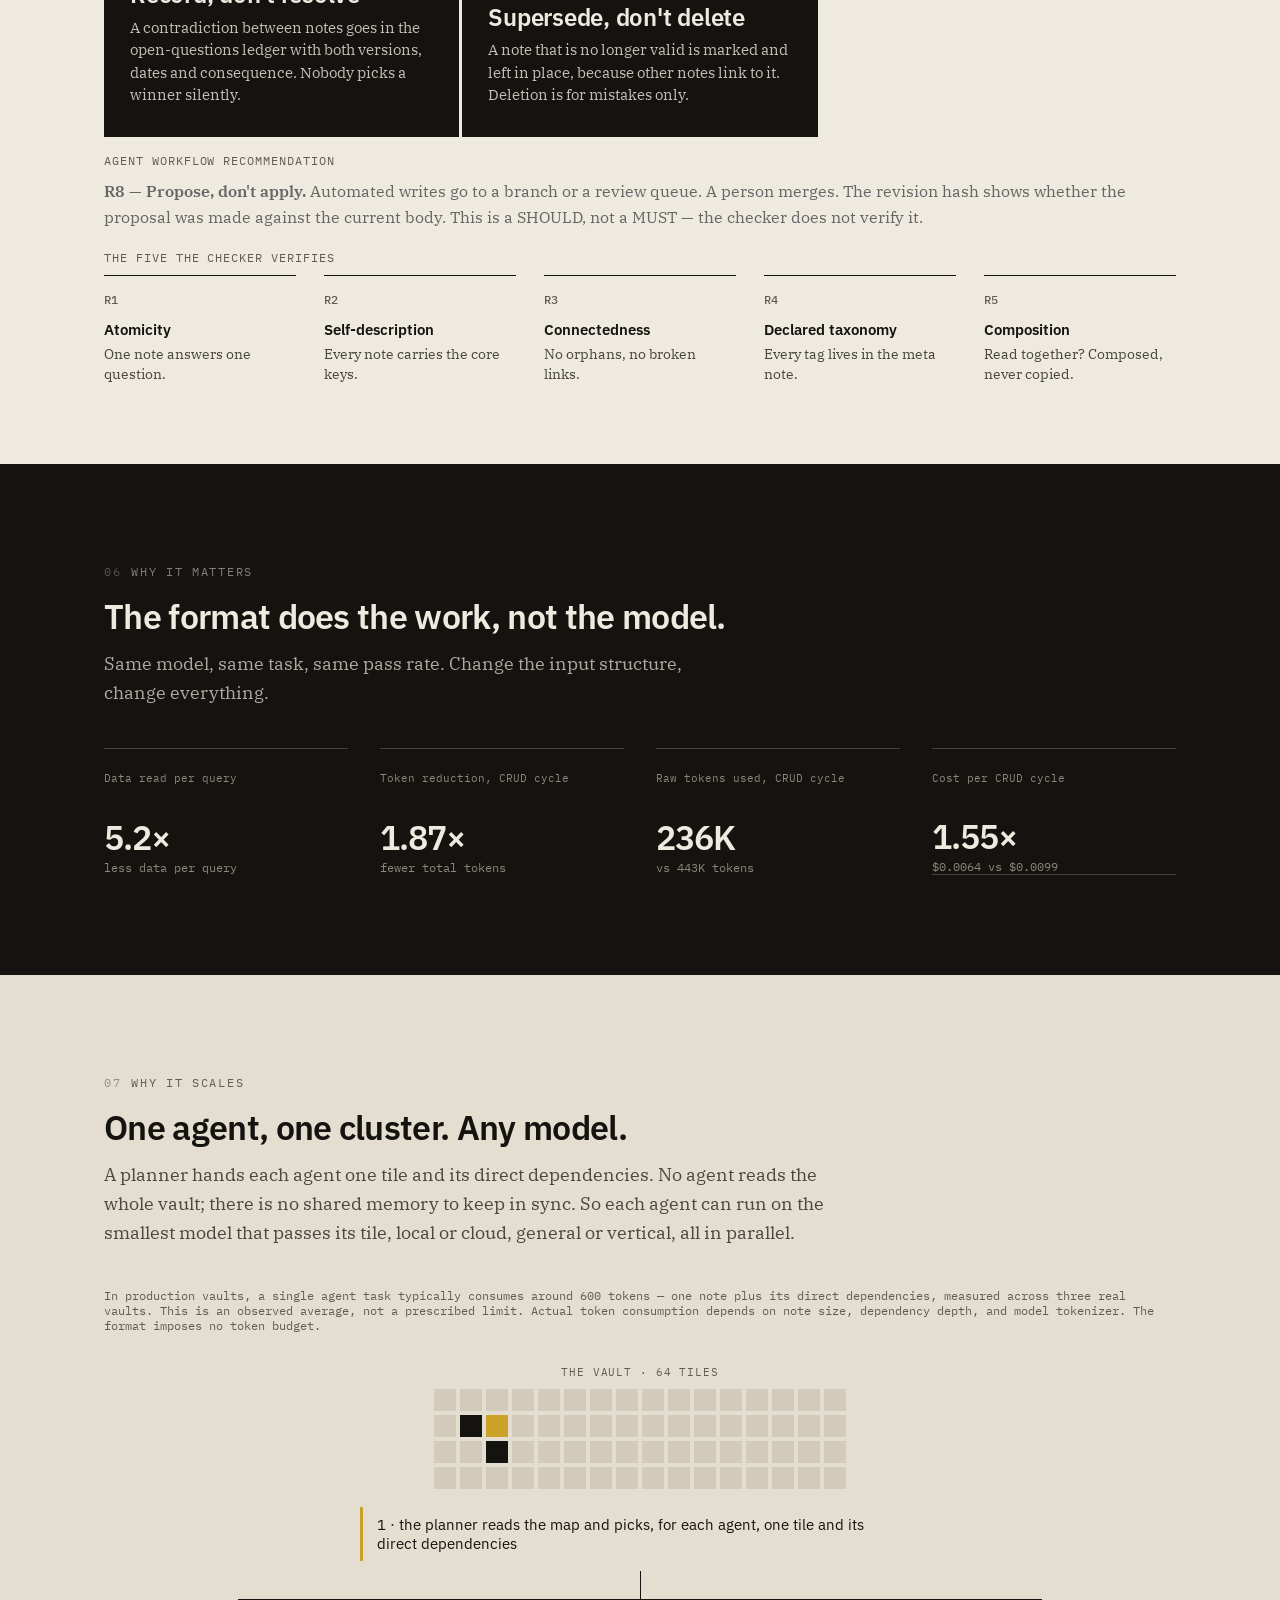
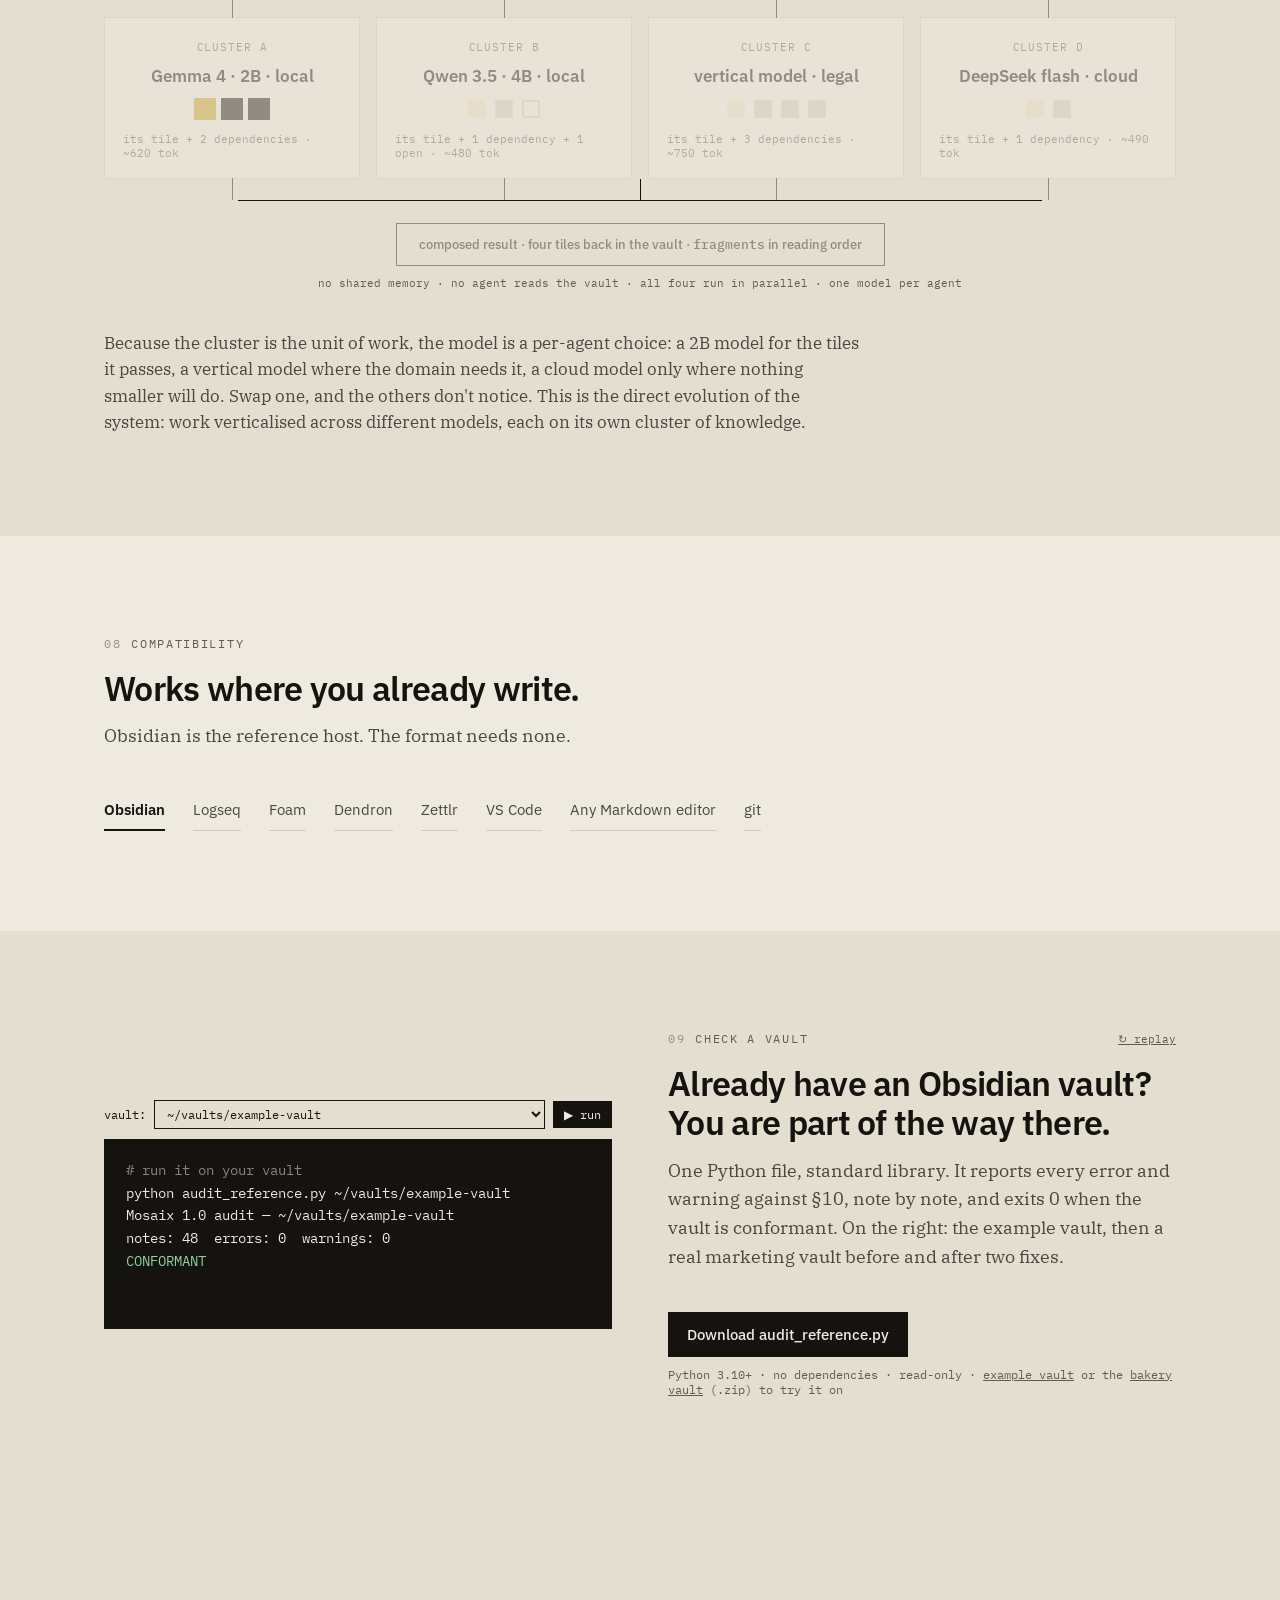
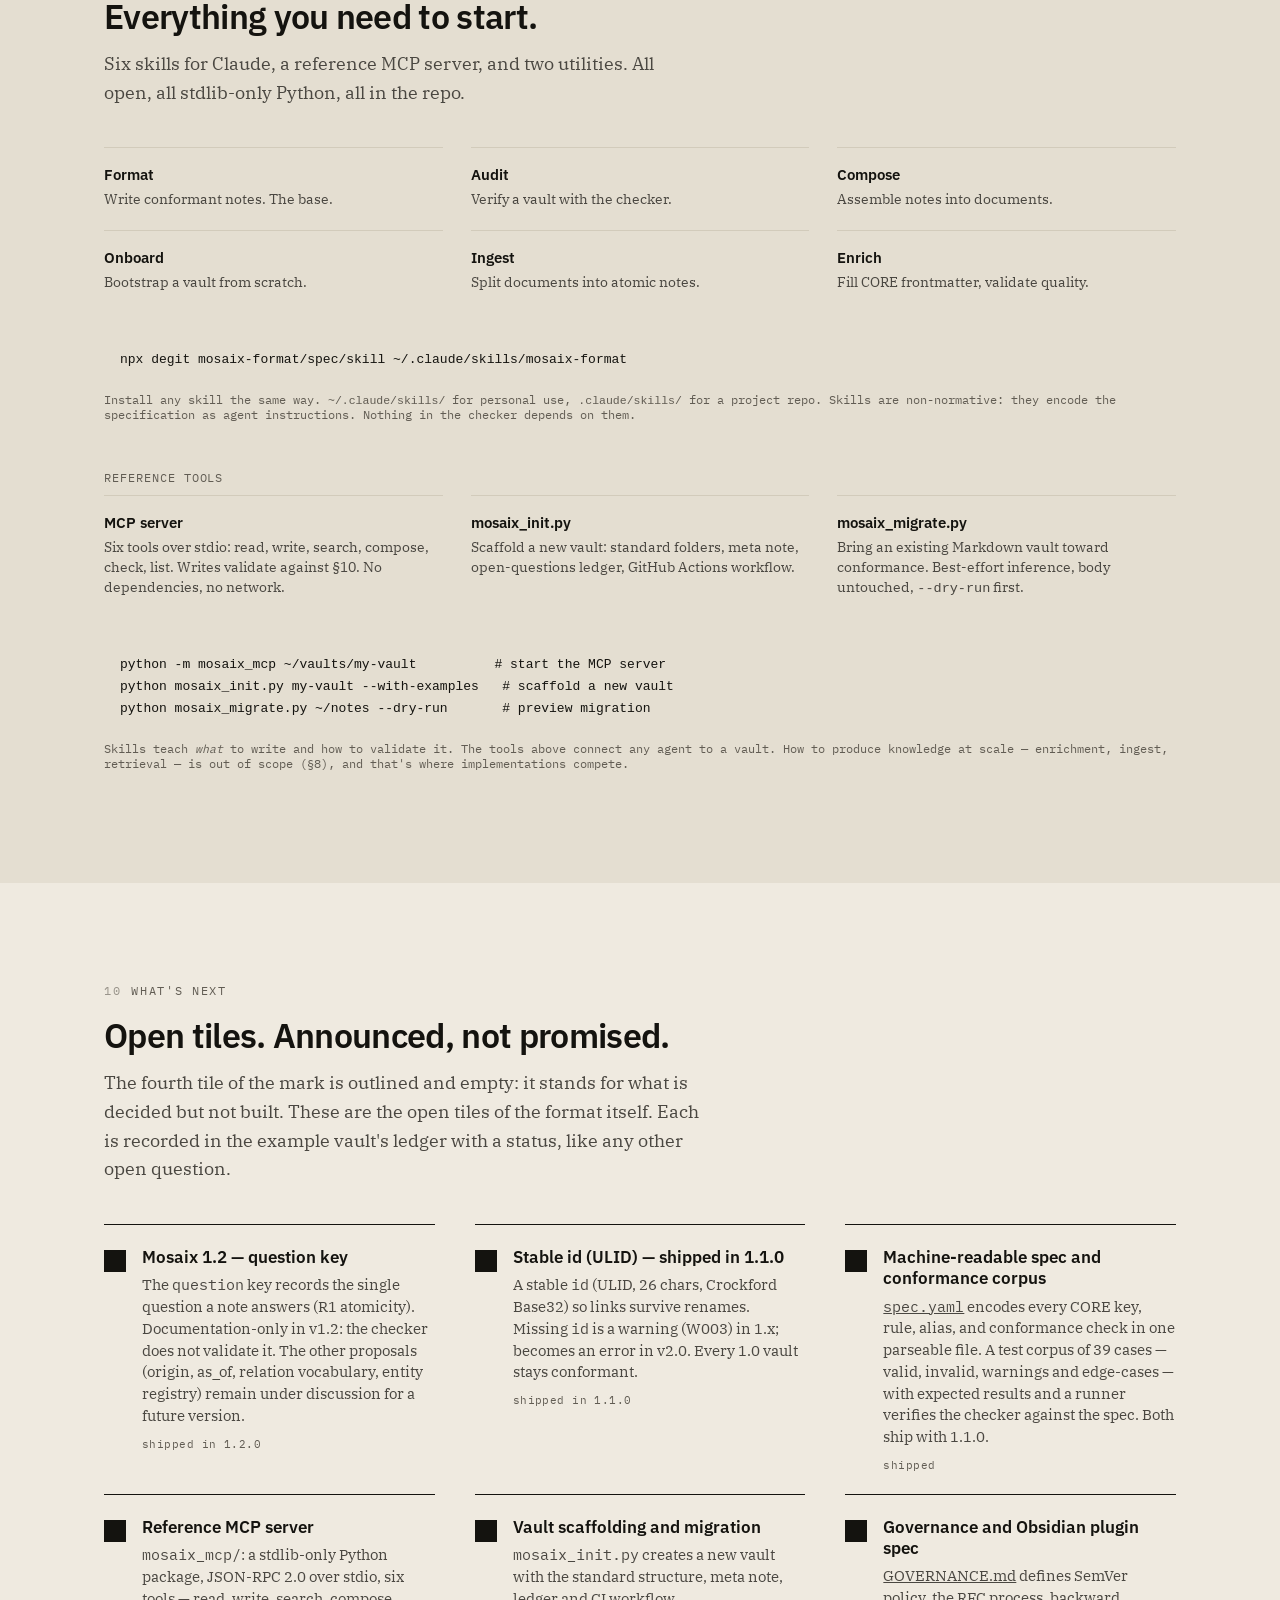
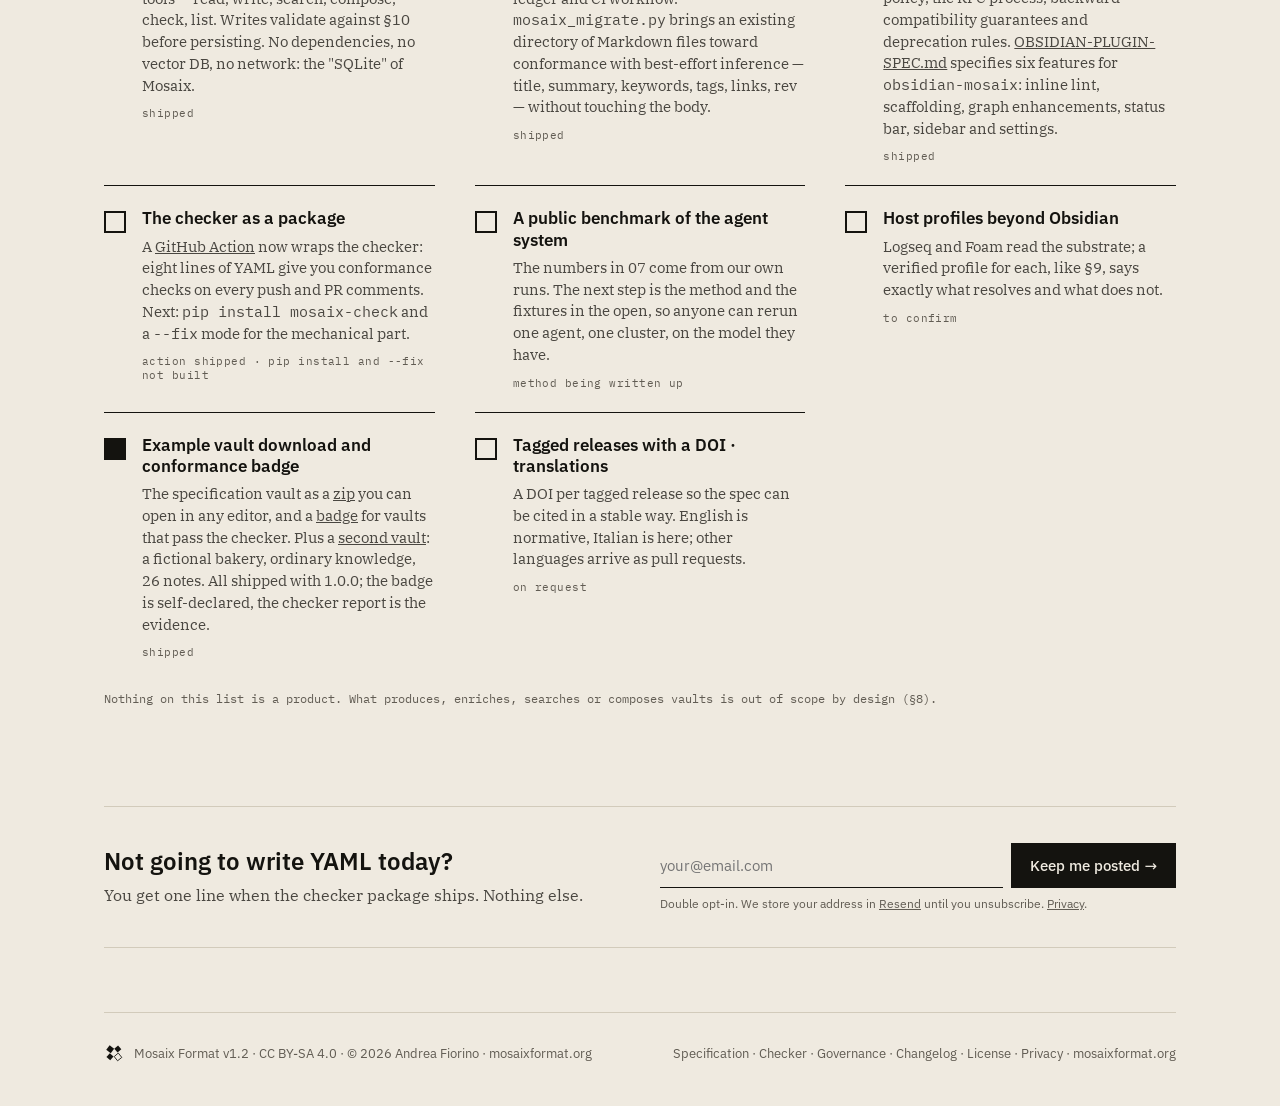
==== commit a0c445ea: "docs(site): simplify evidence section benchmark stats Remove the oversized headline benchmark number" ====
--- a/site/index.html
+++ b/site/index.html
@@ -612,22 +612,16 @@
 <section class="sec dark">
   <div class="wrap">
     <div class="kick" style="color:rgba(239,234,224,.5)"><span><span class="no">06</span>Why it matters</span></div>
-    <h2>Small models can read this. That is the point.</h2>
-    <p class="sub">When each tile carries its own contract, the size of the model stops being the bottleneck.</p>
-    <div class="ev7">
-      <div class="ev7-main">
-        <div class="lab">Gemma 4 · 2B parameters · 12 GB consumer GPU · cost: none</div>
-        <b><span class="cnt" data-n="45">0</span><small>/ 47</small></b>
-        <p>tests passed by a two-billion-parameter model, generating a 31-unit package one tile at a time. Qwen 3.5 at 9B: 40 of 40.</p>
-      </div>
-      <div class="ev7-side">
-        <div><b>$<span class="cnt" data-n="1.09" data-dec="2">0</span> <small>vs $0.003</small></b><span>A frontier model with extended reasoning, for output identical to a flash model. Three hundred times the price, the same code.</span></div>
-        <div><b><span class="cnt" data-n="0">0</span>/6 <small>→ 6/6</small></b><span>Six cloud models on one long prompt: none gets the data types right. On tiles, all six pass 28/28. The contract does the work, not the model.</span></div>
-        <div><b>~<span class="cnt" data-n="600">0</span> <small>tokens, flat</small></b><span>Per unit, constant across the build. The monolithic equivalent climbs from 544 to 4,055. 5.7× overall, five replications.</span></div>
-      </div>
-    </div>
-
-    <p class="caveat">Results from the code-generation study that produced the format. Measurements on knowledge vaults are in progress and will be published here. <a href="why-one-note-at-a-time.html" style="text-decoration:underline">How we measured →</a></p>
+    <h2>The format does the work, not the model.</h2>
+    <p class="sub">Same model, same task, same pass rate. Change the input structure, change everything.</p>
+
+    <div class="ev7-side" style="max-width:1140px;margin-top:32px;grid-template-columns:1fr 1fr 1fr 1fr;gap:0 32px">
+      <div style="border-top:0;padding:0;grid-template-columns:1fr;gap:6px"><div style="font:11px var(--mono);color:#8b8679;margin:0 0 6px">Data read per query</div><b><span class="cnt" data-n="5.2" data-dec="1">0</span>× <small>less data per query</small></b></div>
+      <div style="border-top:0;padding:0;grid-template-columns:1fr;gap:6px"><div style="font:11px var(--mono);color:#8b8679;margin:0 0 6px">Token reduction, CRUD cycle</div><b><span class="cnt" data-n="1.87" data-dec="2">0</span>× <small>fewer total tokens</small></b></div>
+      <div style="border-top:0;padding:0;grid-template-columns:1fr;gap:6px"><div style="font:11px var(--mono);color:#8b8679;margin:0 0 6px">Raw tokens used, CRUD cycle</div><b><span class="cnt" data-n="236">0</span>K <small>vs 443K tokens</small></b></div>
+      <div style="border-top:0;padding:0;grid-template-columns:1fr;gap:6px"><div style="font:11px var(--mono);color:#8b8679;margin:0 0 6px">Cost per CRUD cycle</div><b><span class="cnt" data-n="1.55" data-dec="2">0</span>× <small>$0.0064 vs $0.0099</small></b></div>
+    </div>
+
   </div>
 </section>
 
@@ -653,12 +647,6 @@
       <div class="cf-stem2"></div>
       <div class="cf-merge">composed result · four tiles back in the vault · <span class="mono">fragments</span> in reading order</div>
       <div class="cf-note">no shared memory · no agent reads the vault · all four run in parallel · one model per agent</div>
-    </div>
-    <div class="chain-n">
-      <span><b><span class="cnt" data-n="8">0</span></b>models, from 4B to Opus, all 28/28 on the same tiles</span>
-      <span><b><span class="cnt" data-n="20">0</span><small>/20</small></b>tiles right at the first attempt, three vaults</span>
-      <span><b><span class="cnt" data-n="94.6" data-dec="1">0</span><small>%</small></b>end to end, 56 tiles</span>
-      <span><b><span class="cnt" data-n="1.79" data-dec="2">0</span><small>×</small></b>faster, agents in parallel</span>
     </div>
     <p class="chain-p">Because the cluster is the unit of work, the model is a per-agent choice: a 2B model for the tiles it passes, a vertical model where the domain needs it, a cloud model only where nothing smaller will do. Swap one, and the others don't notice. This is the direct evolution of the system: work verticalised across different models, each on its own cluster of knowledge.</p>
   </div>
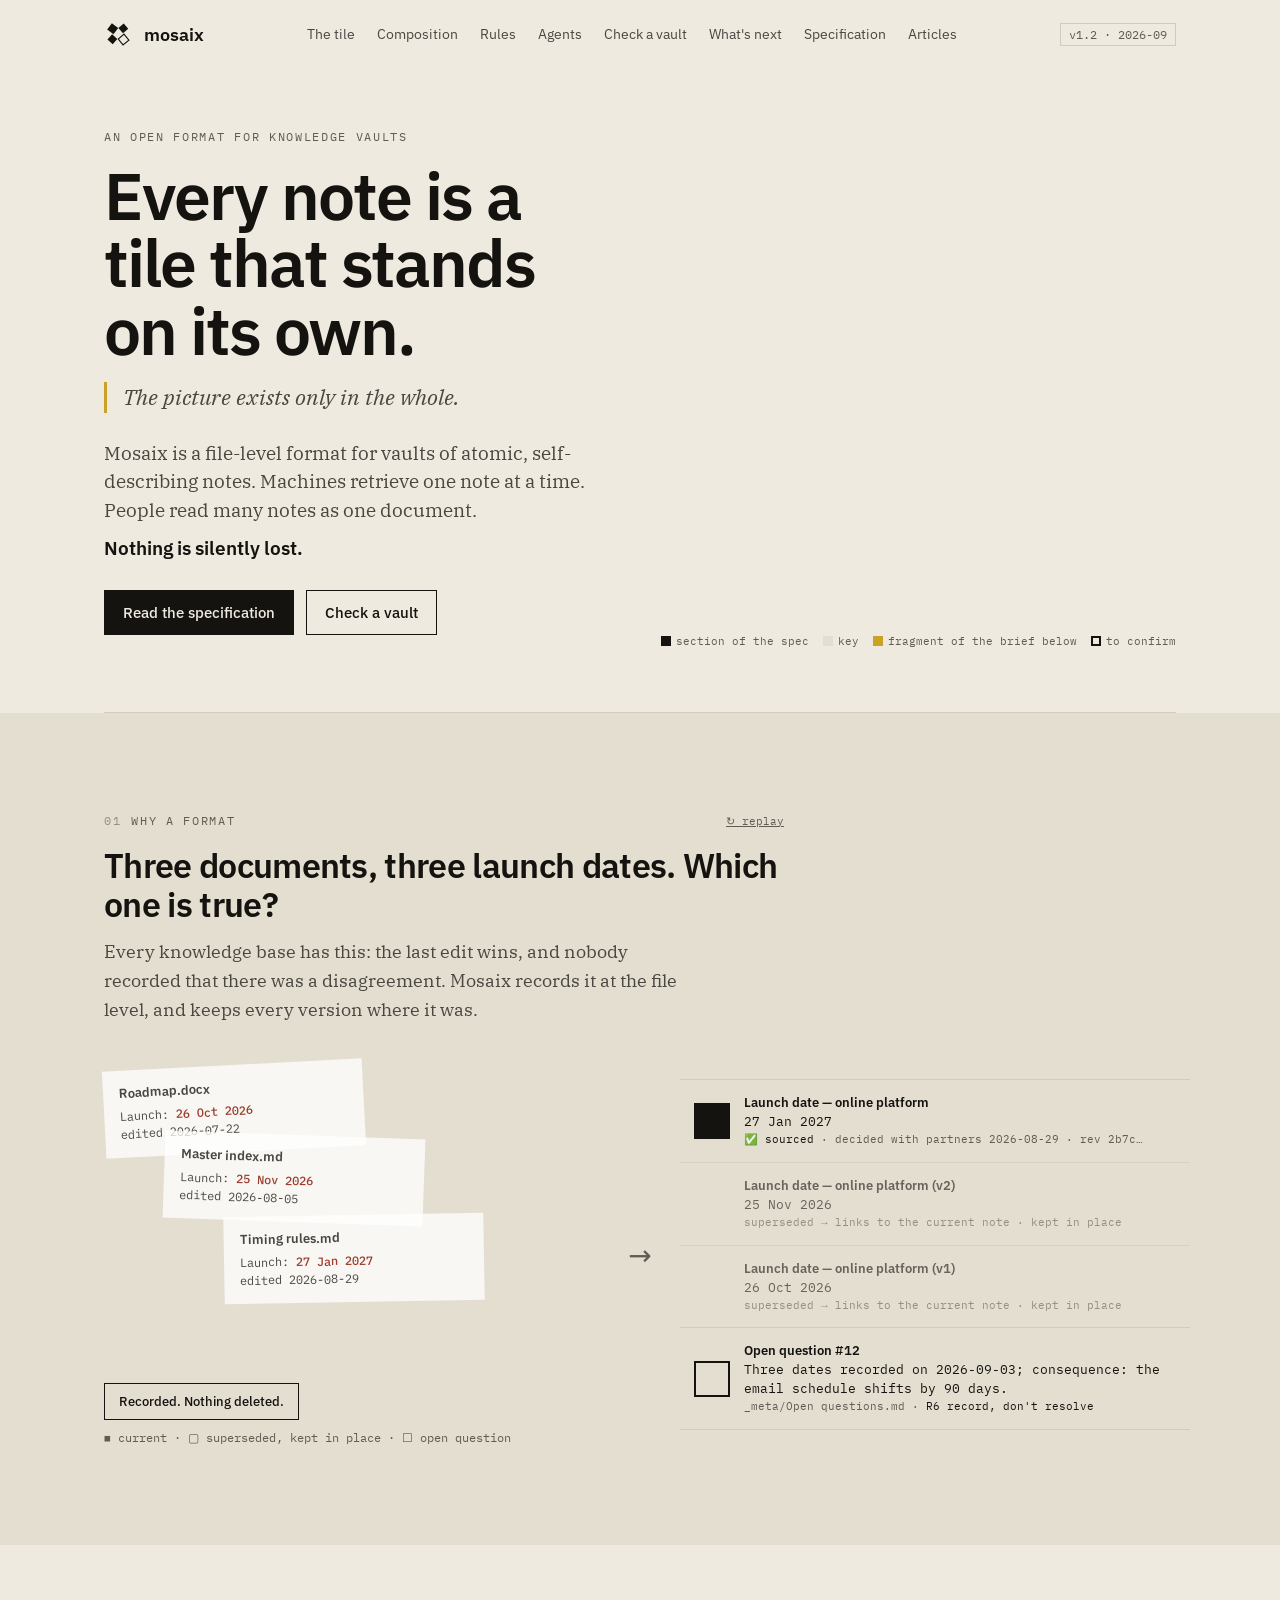
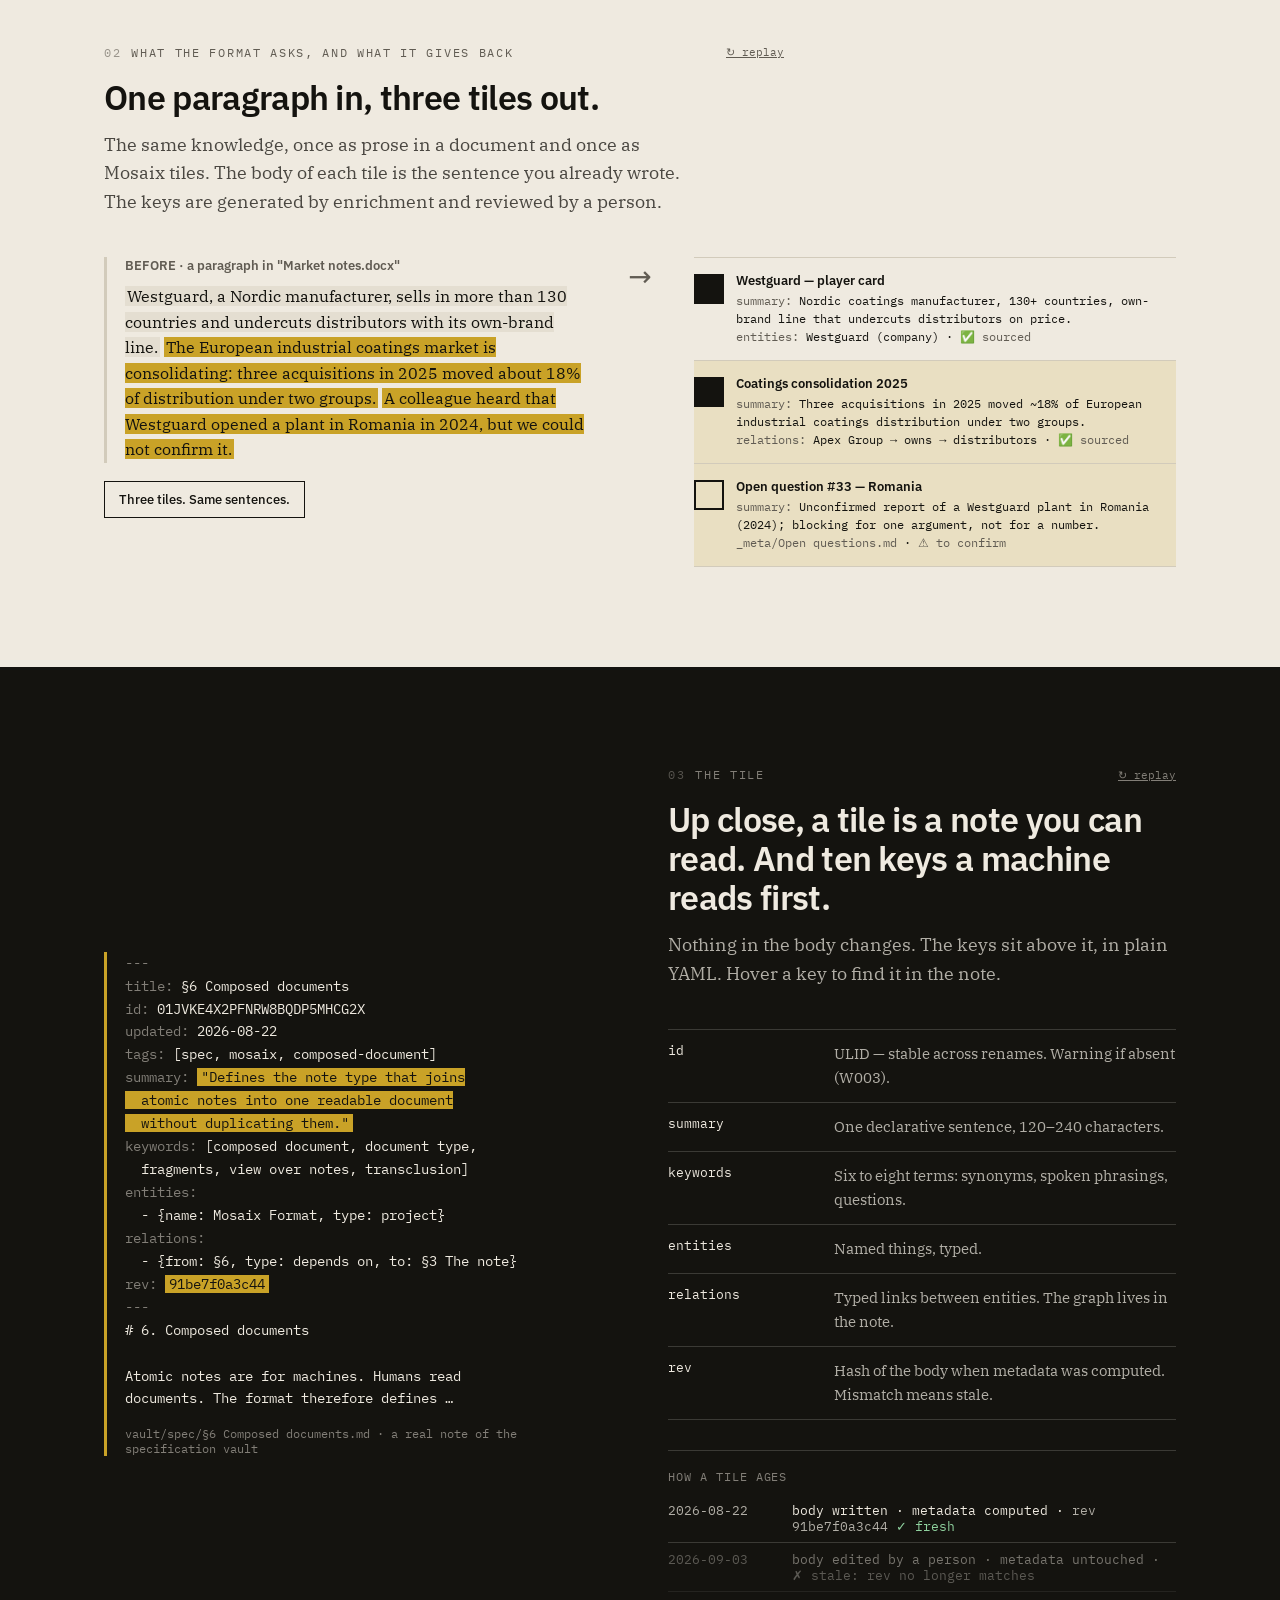
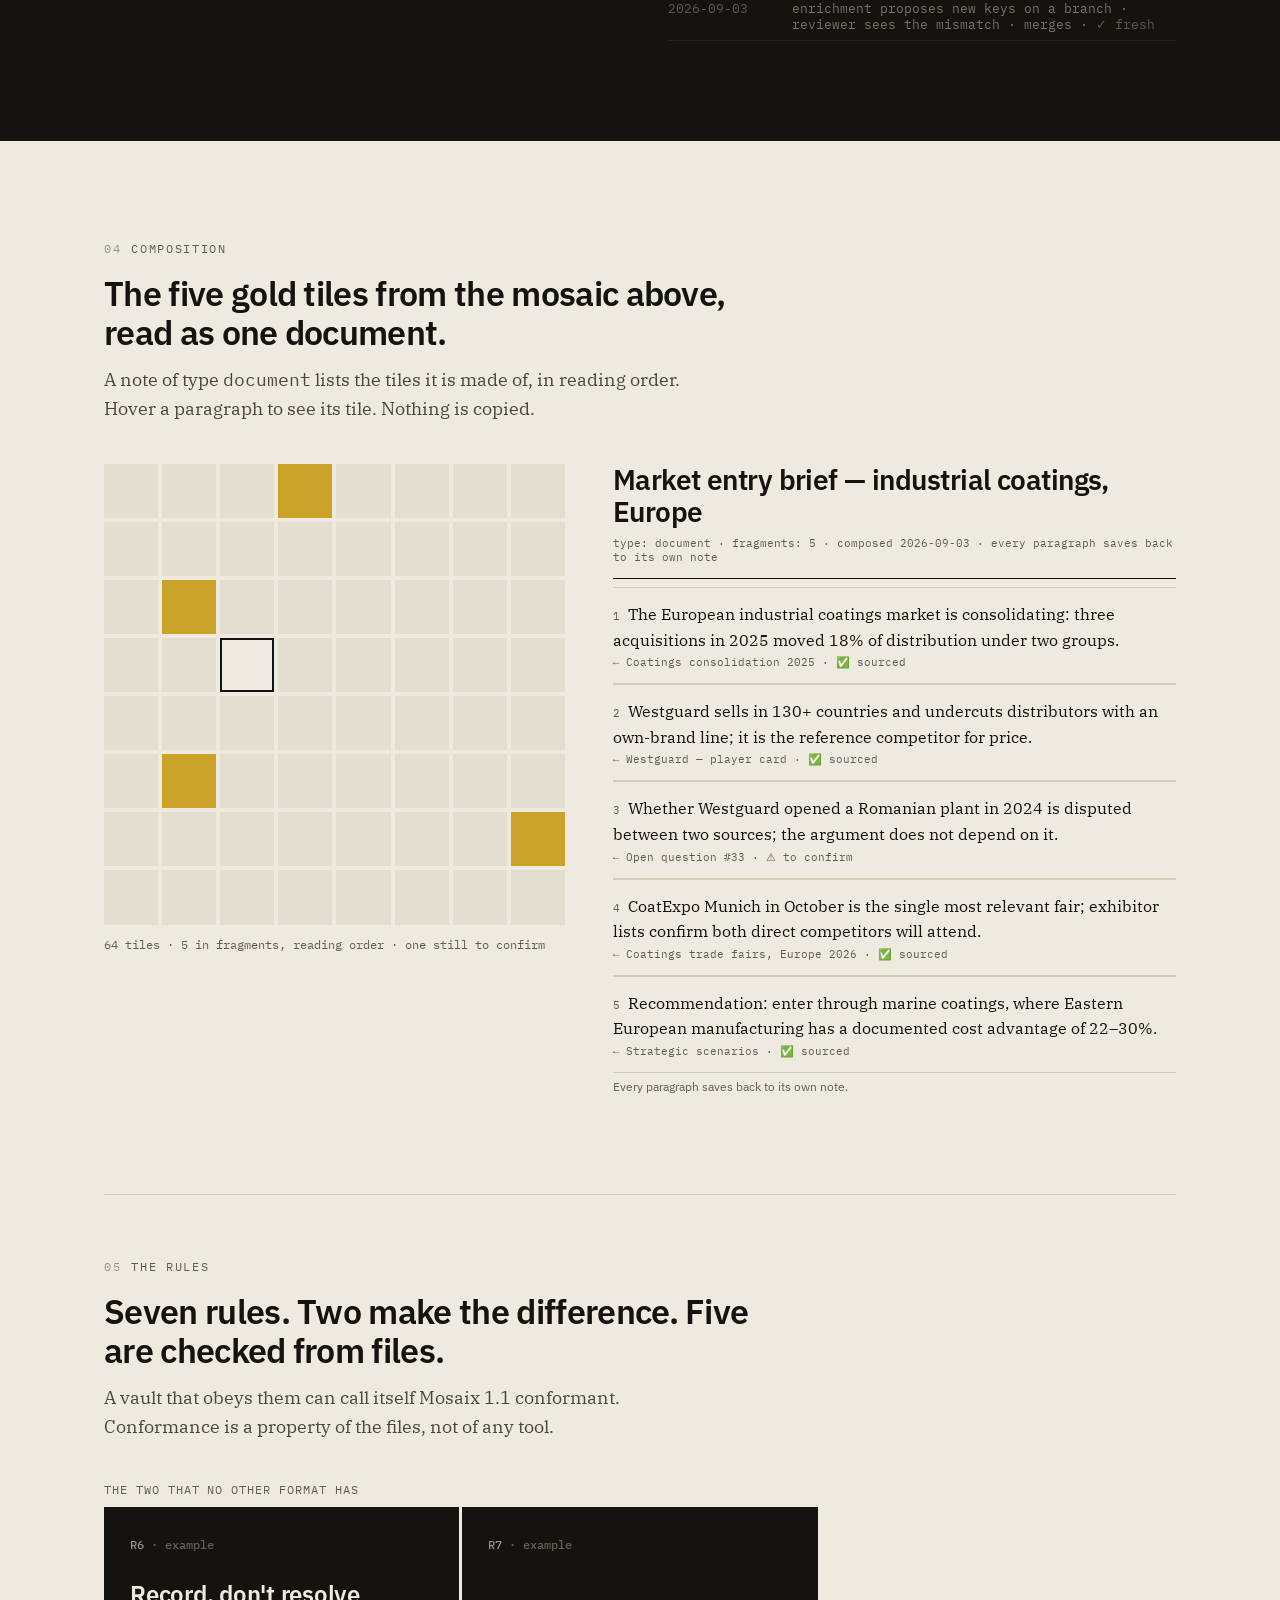
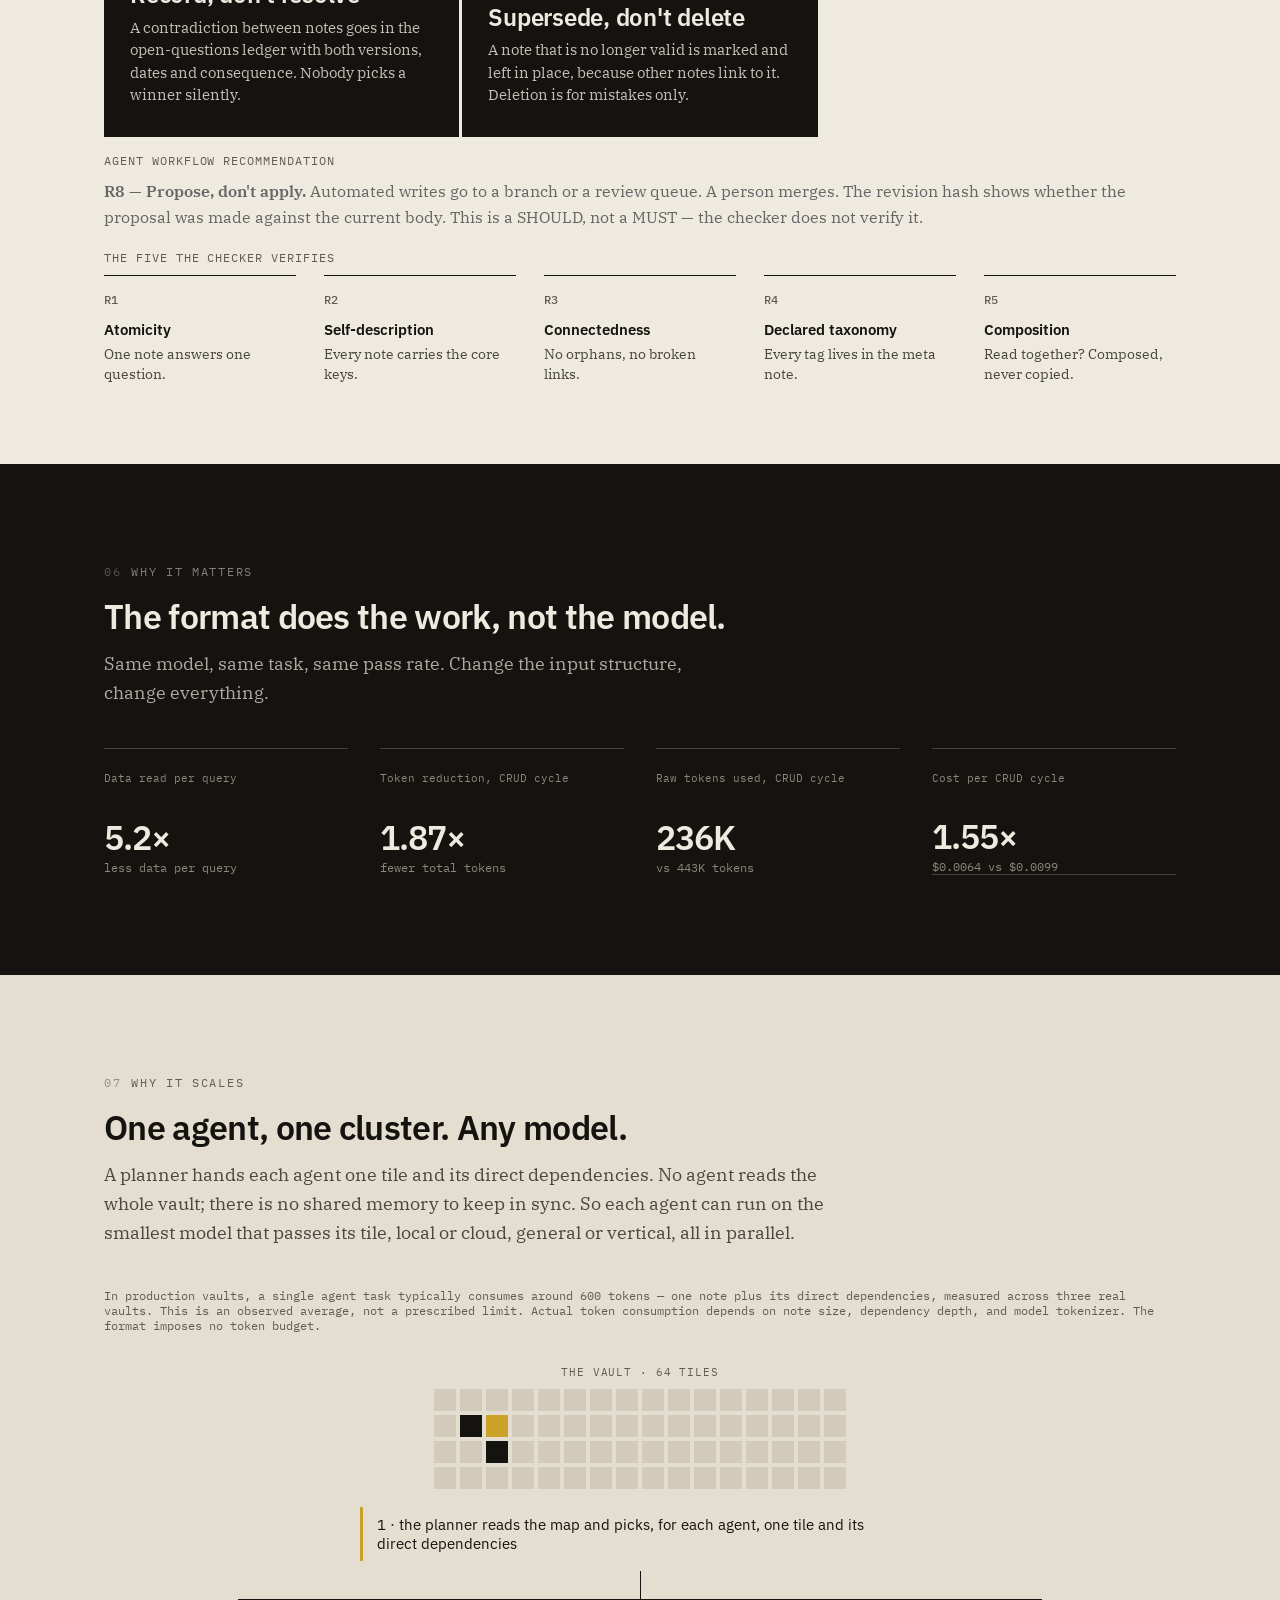
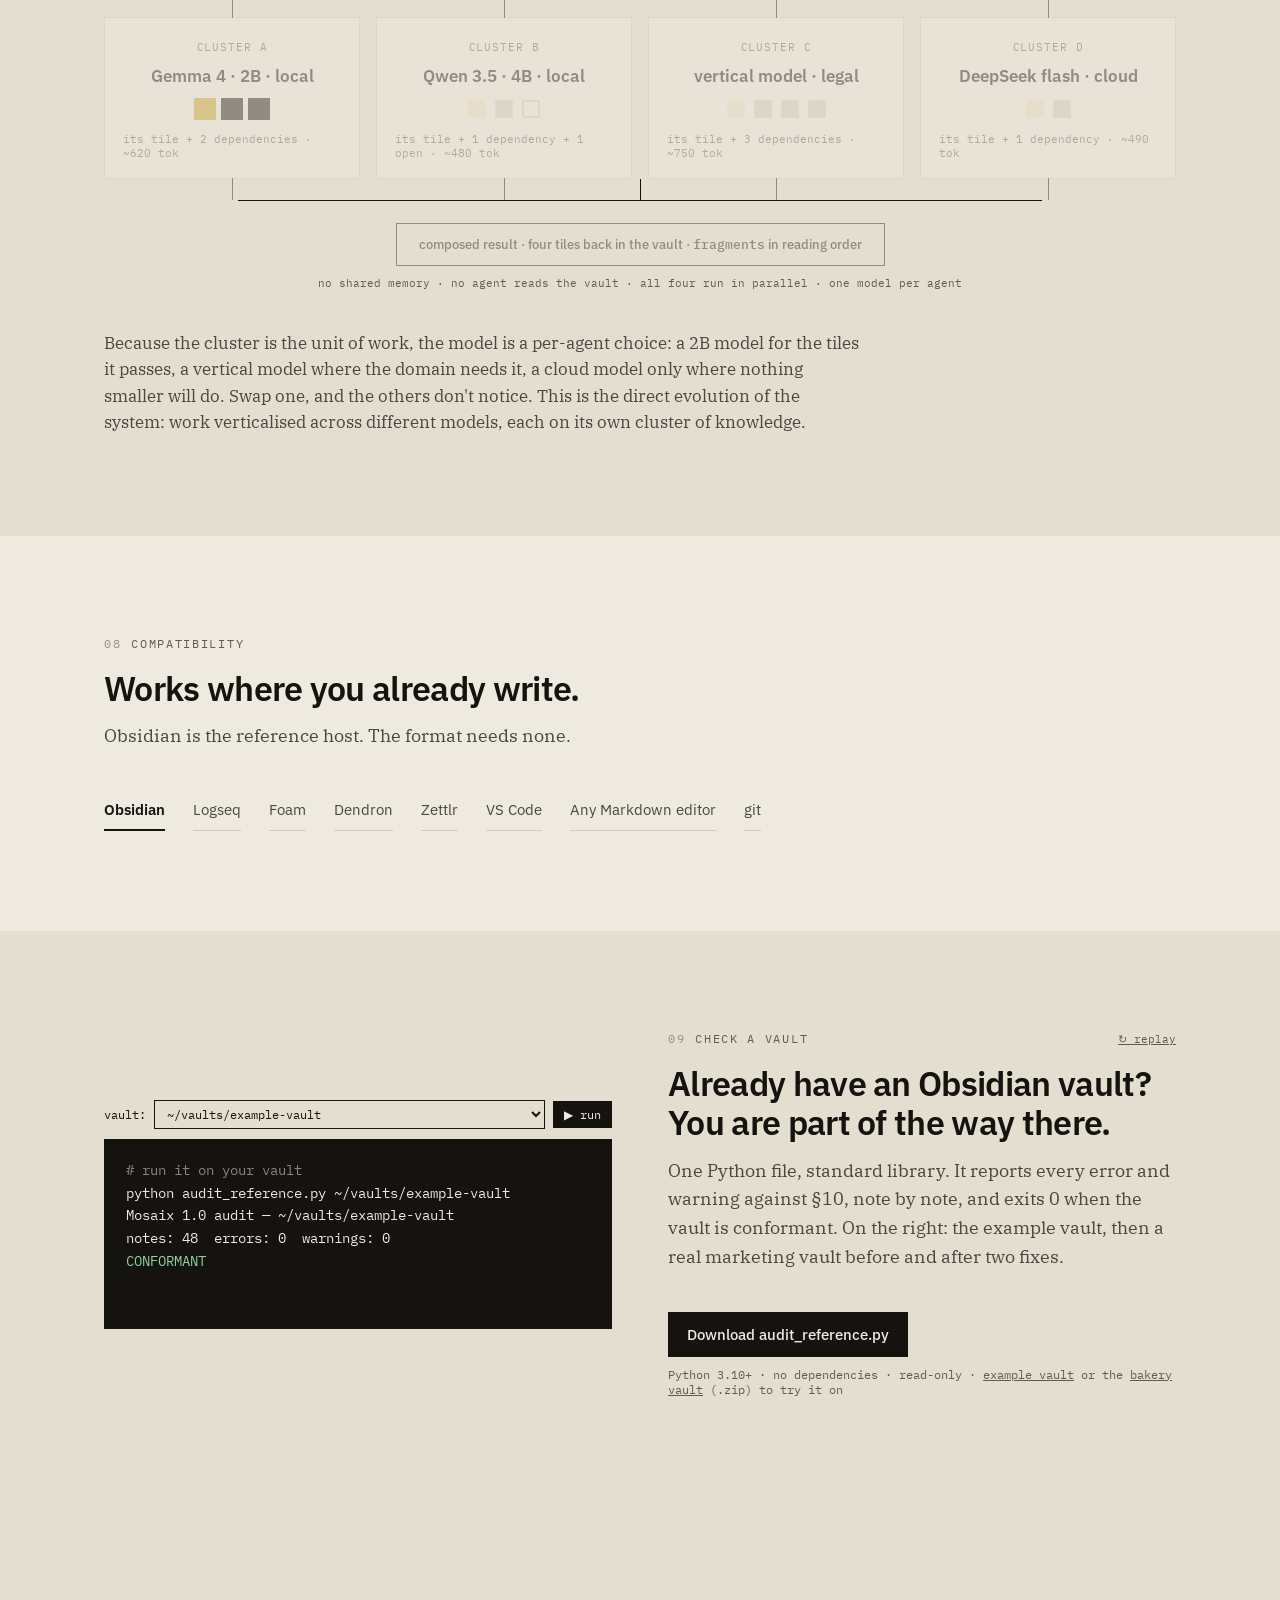
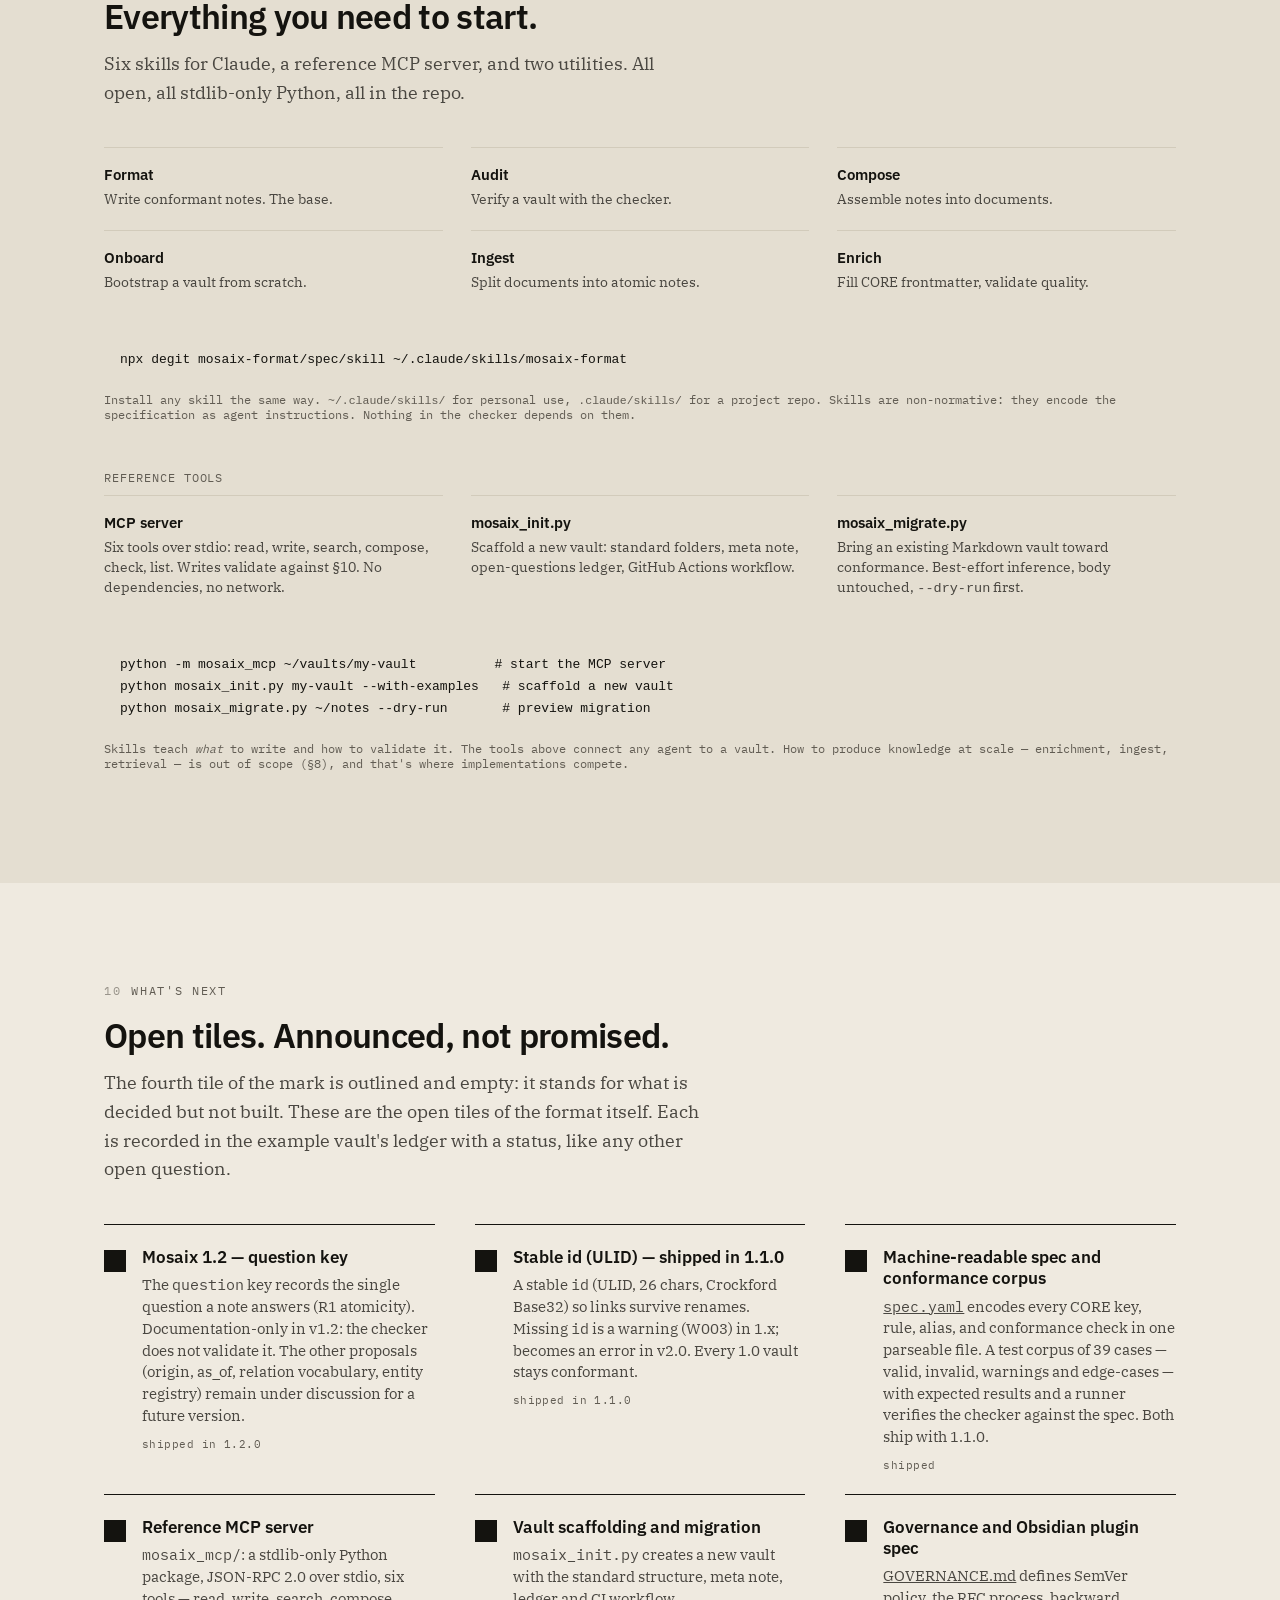
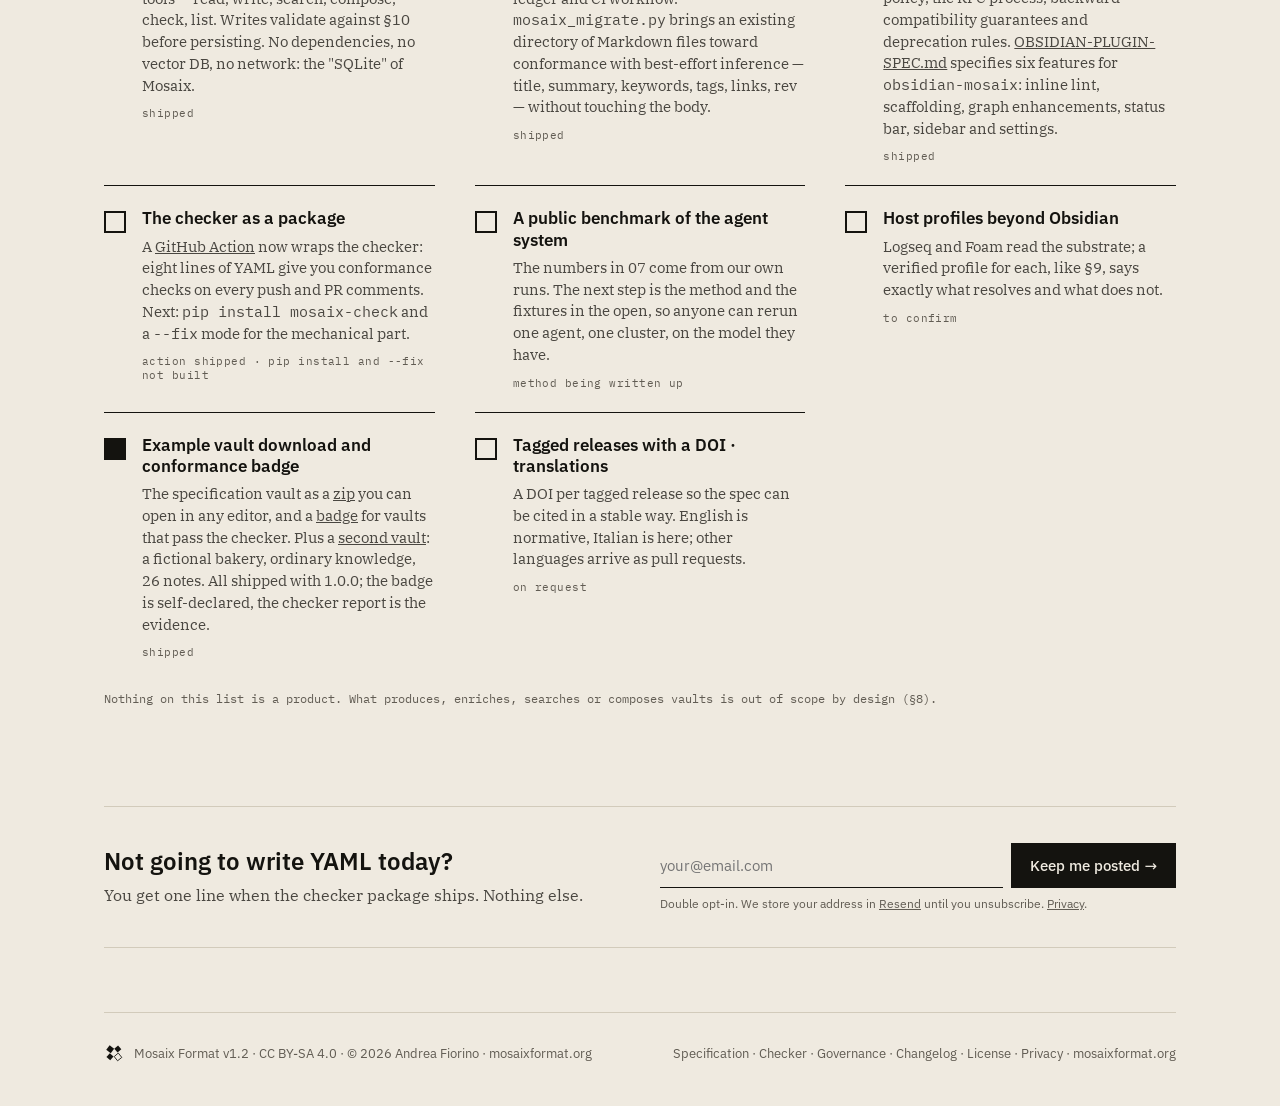
==== commit d938bb7b: "docs(site): add articles listing page with EN/IT benchmark and evidence articles - Create articles.h" ====
--- a/site/index.html
+++ b/site/index.html
@@ -425,7 +425,7 @@
 <div class="wrap">
 <nav>
   <a class="brand" href="index.html" aria-label="Mosaix home"><svg viewBox="0 0 100 100" aria-hidden="true"><g fill="currentColor"><polygon transform="translate(31 31) rotate(41)" points="-15,-13 13,-15 15,13 -13,15"/><polygon transform="translate(69 30) rotate(47)" points="-12,-13 13,-12 12,13 -13,12"/><polygon transform="translate(30 69) rotate(44)" points="-13,-12 12,-13 13,12 -12,13"/></g><polygon transform="translate(70 70) rotate(49)" points="-14,-14 14,-13 13,14 -14,13" fill="none" stroke="currentColor" stroke-width="4"/></svg>mosaix</a>
-  <ul><li><a href="#tile">The tile</a></li><li><a href="#compose">Composition</a></li><li><a href="#rules">Rules</a></li><li><a href="#agents">Agents</a></li><li><a href="#check">Check a vault</a></li><li><a href="#next">What's next</a></li><li><a href="spec.html">Specification</a></li></ul>
+  <ul><li><a href="#tile">The tile</a></li><li><a href="#compose">Composition</a></li><li><a href="#rules">Rules</a></li><li><a href="#agents">Agents</a></li><li><a href="#check">Check a vault</a></li><li><a href="#next">What's next</a></li><li><a href="spec.html">Specification</a></li><li><a href="articles.html">Articles</a></li></ul>
   <span class="ver">v1.2 · 2026-09</span>
 </nav>
 
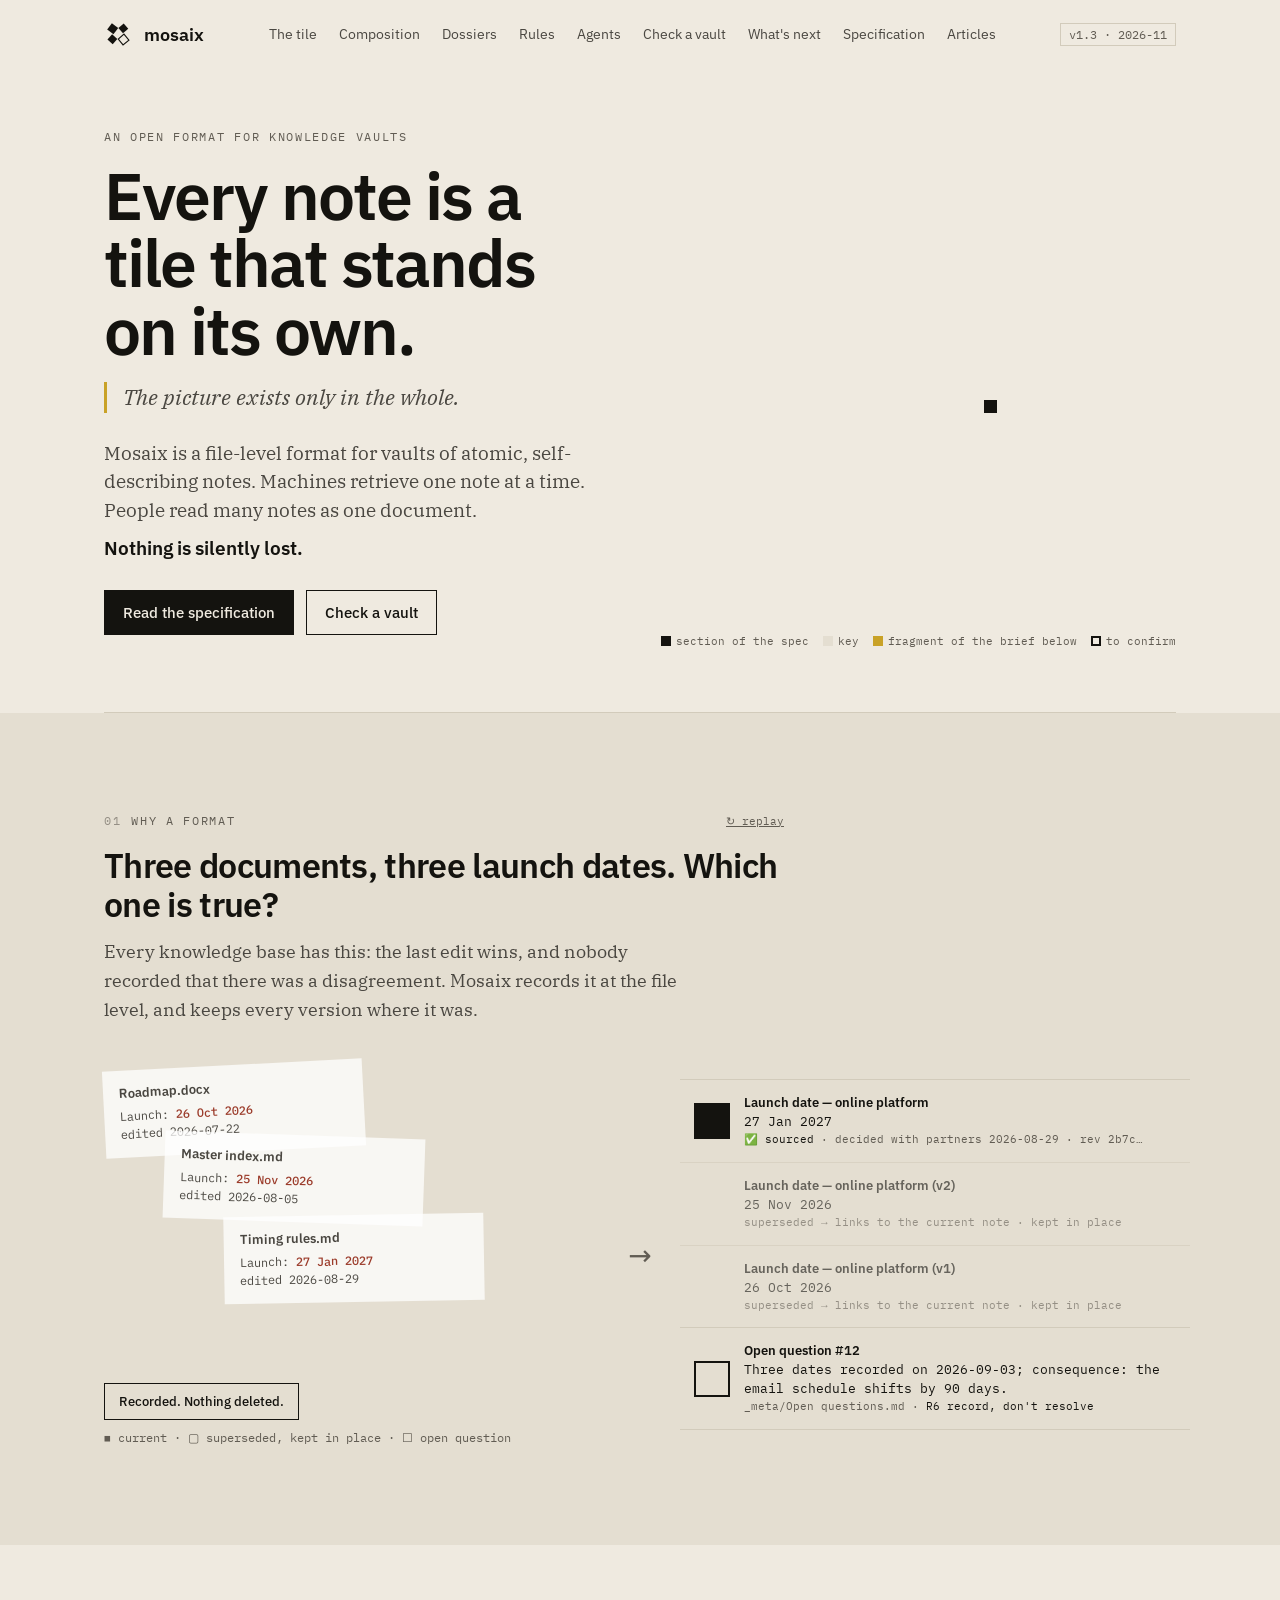
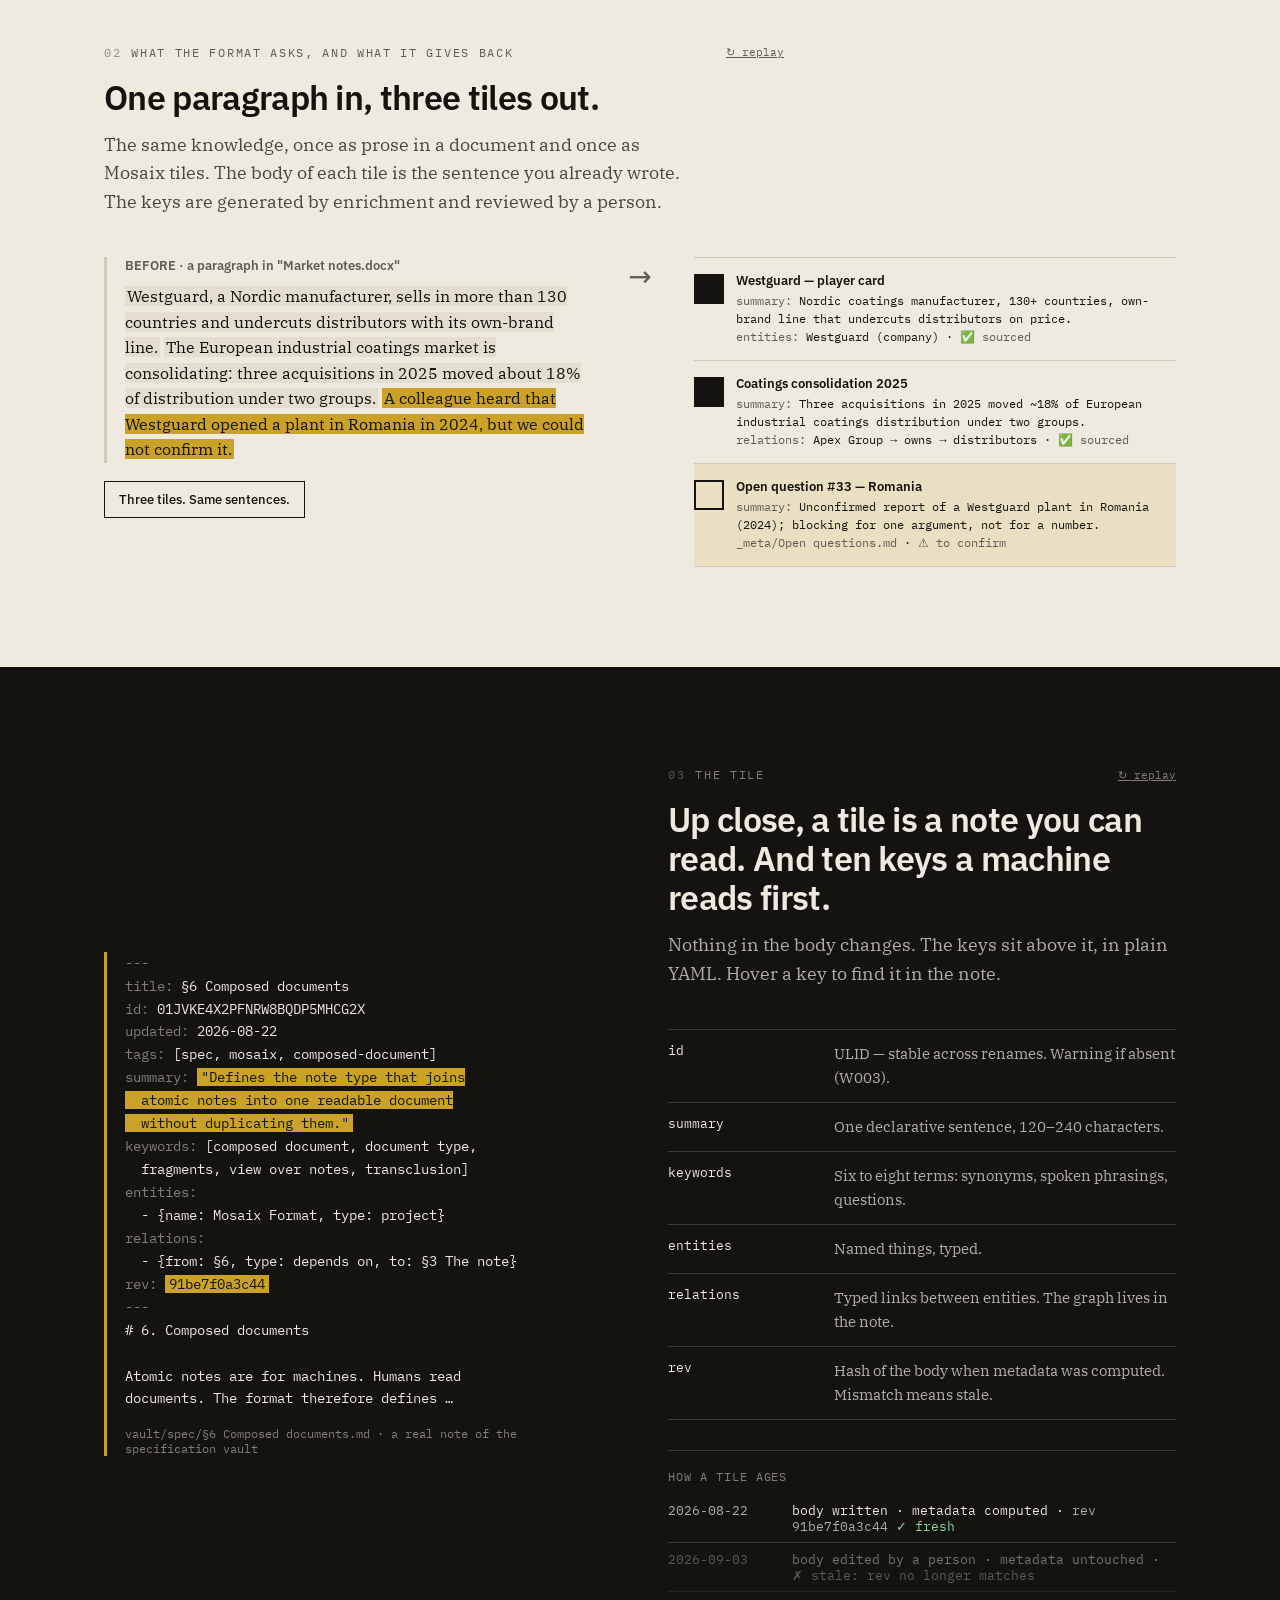
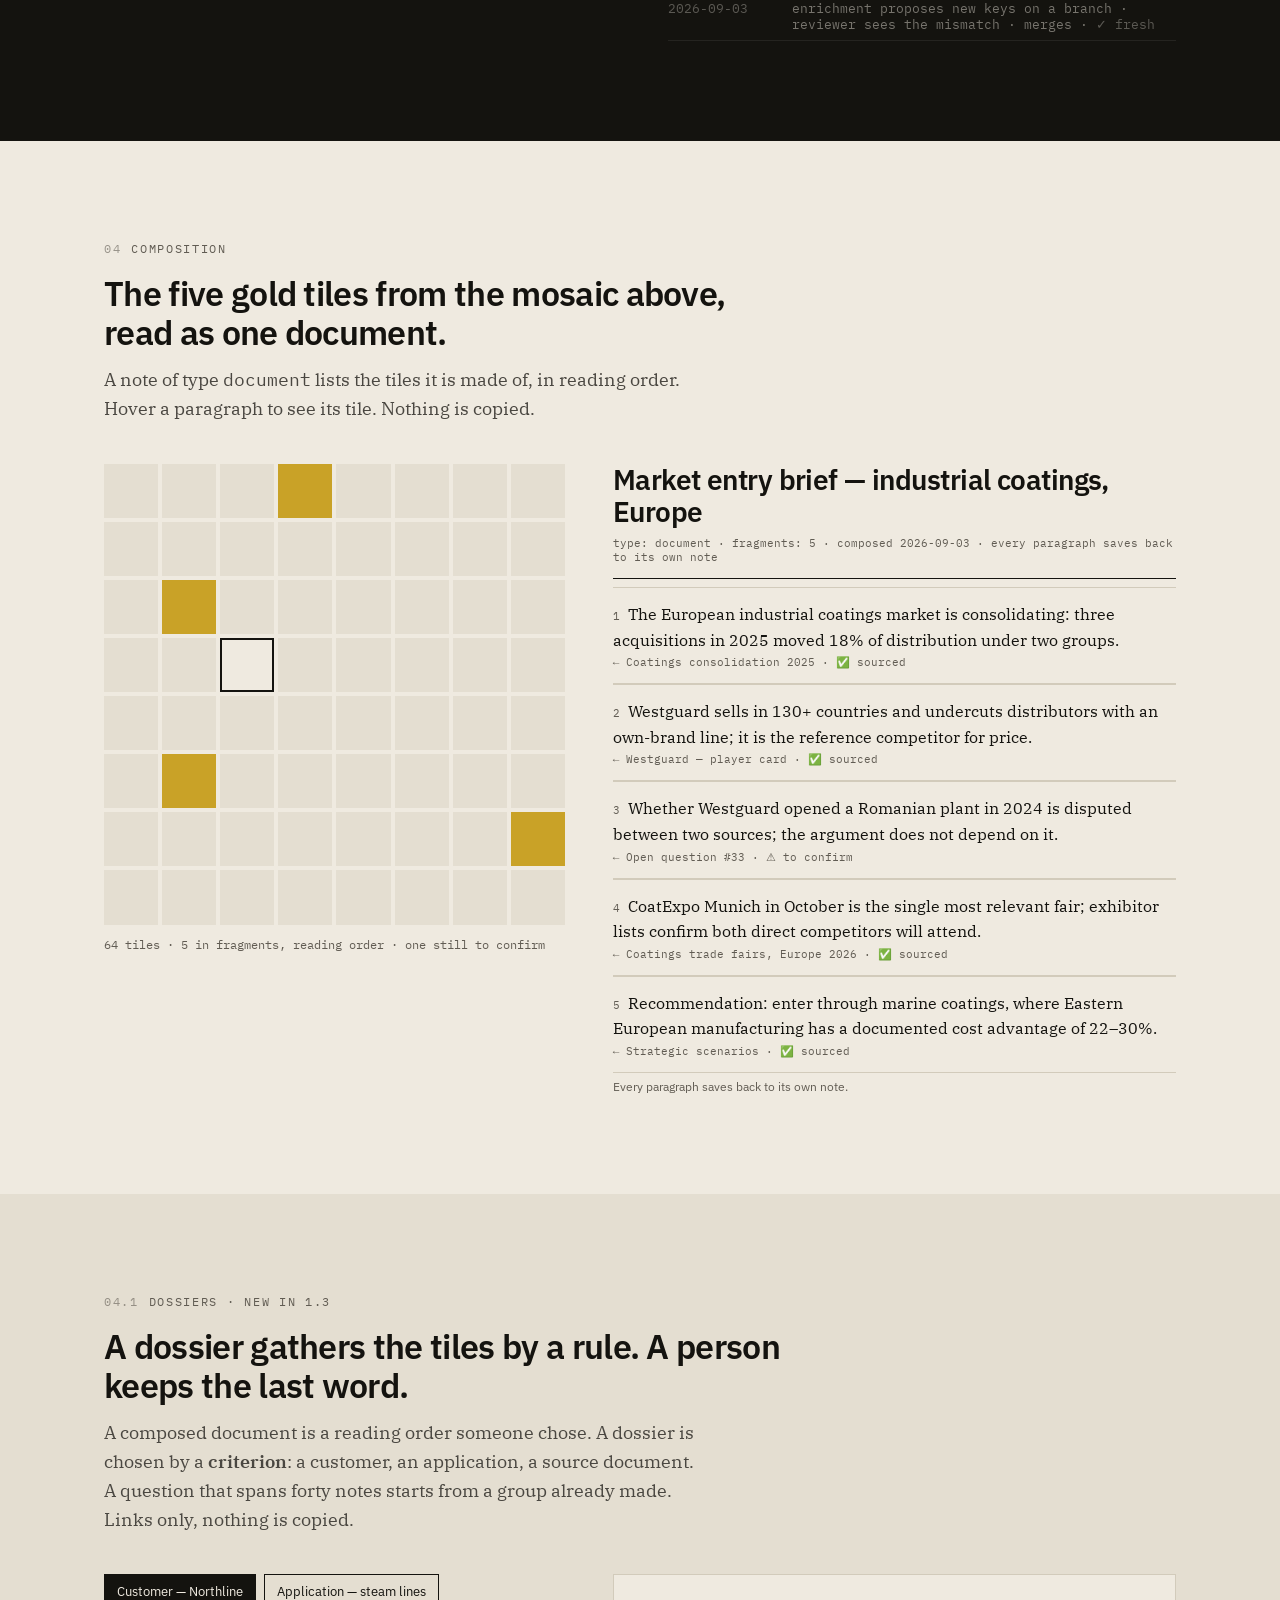
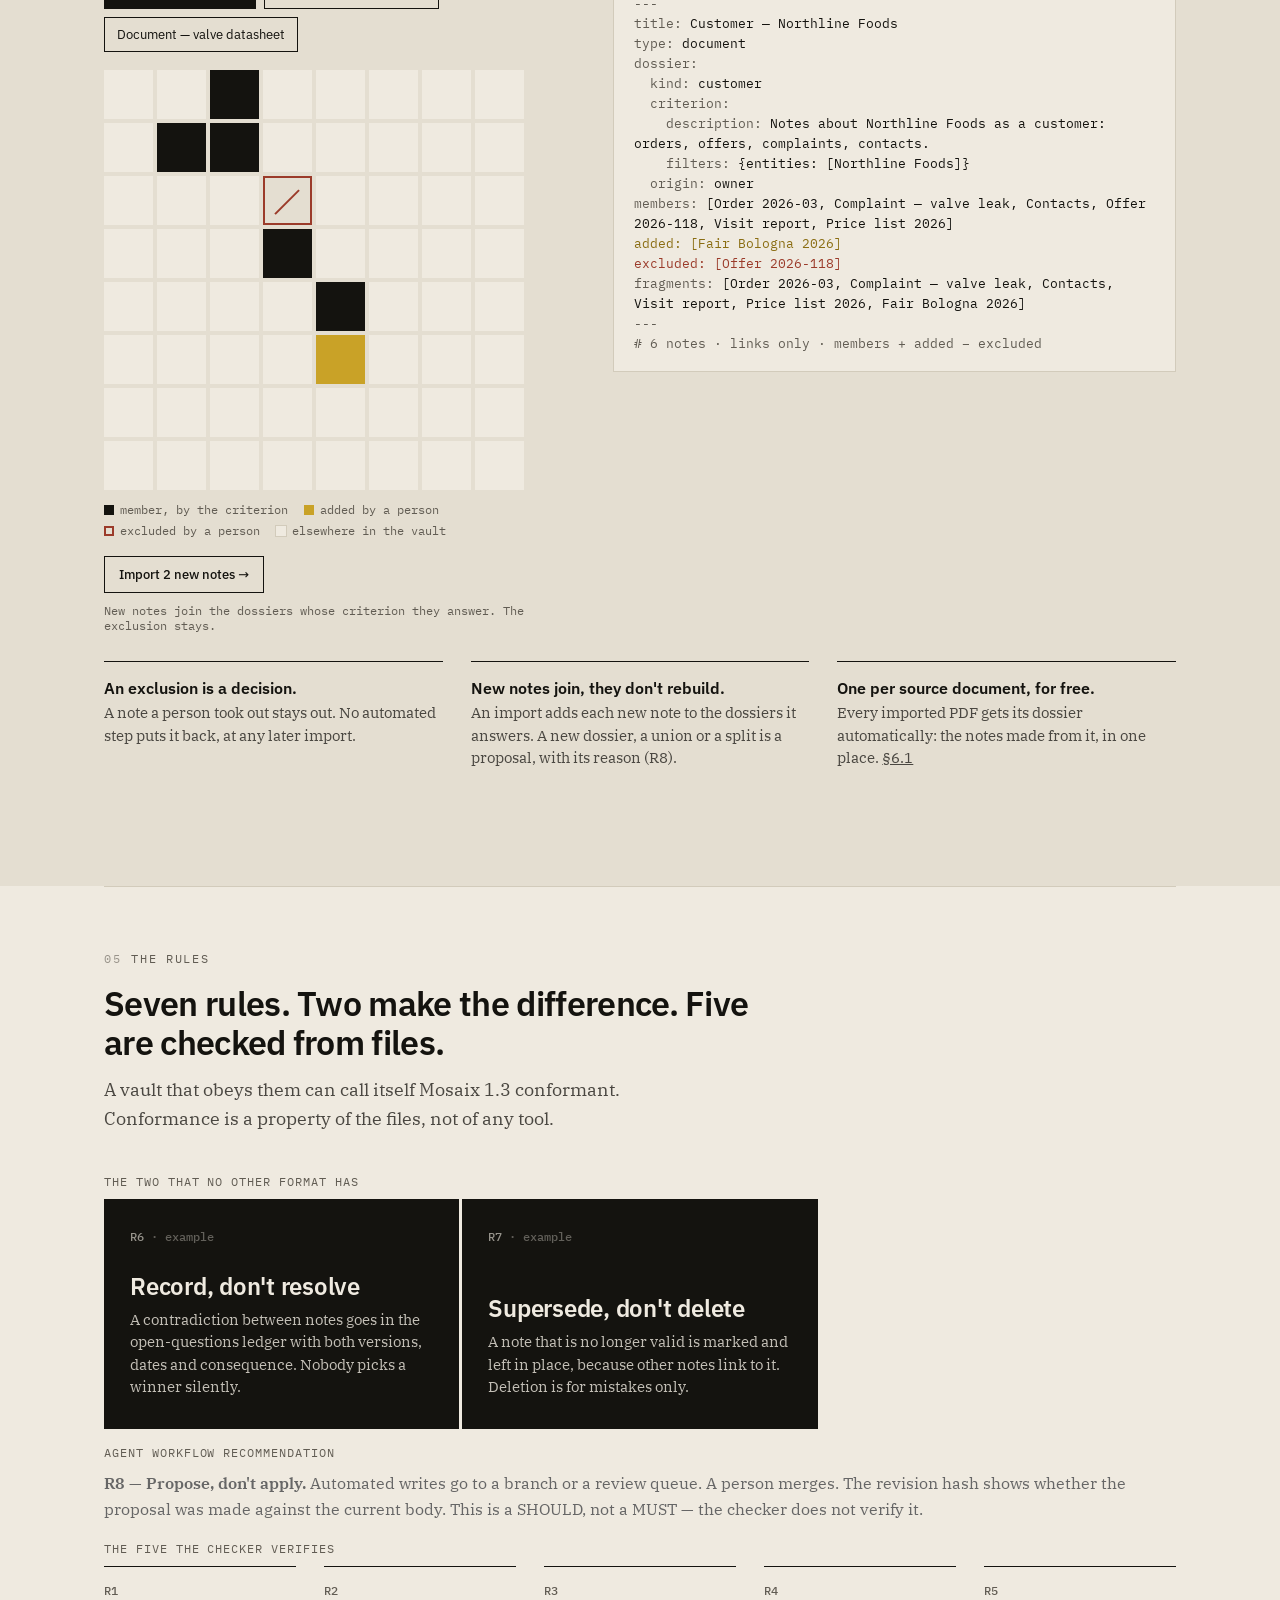
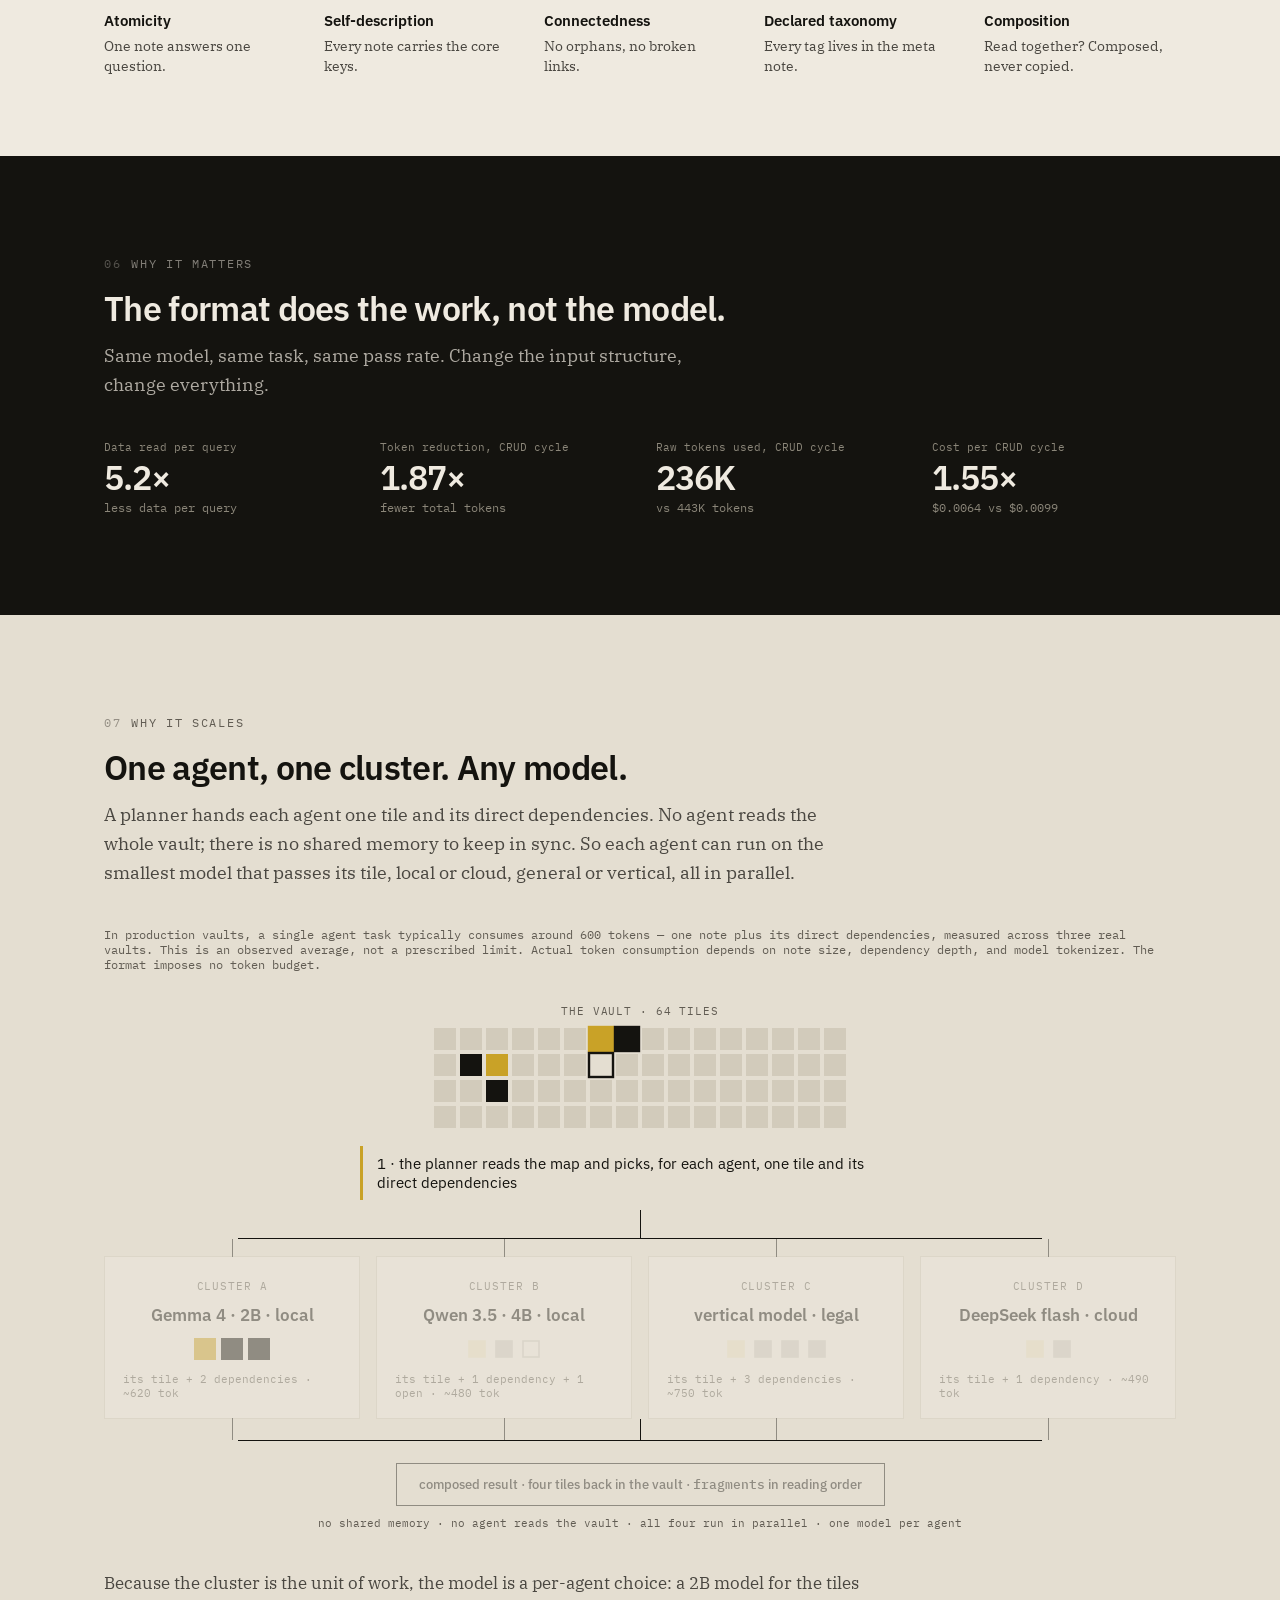
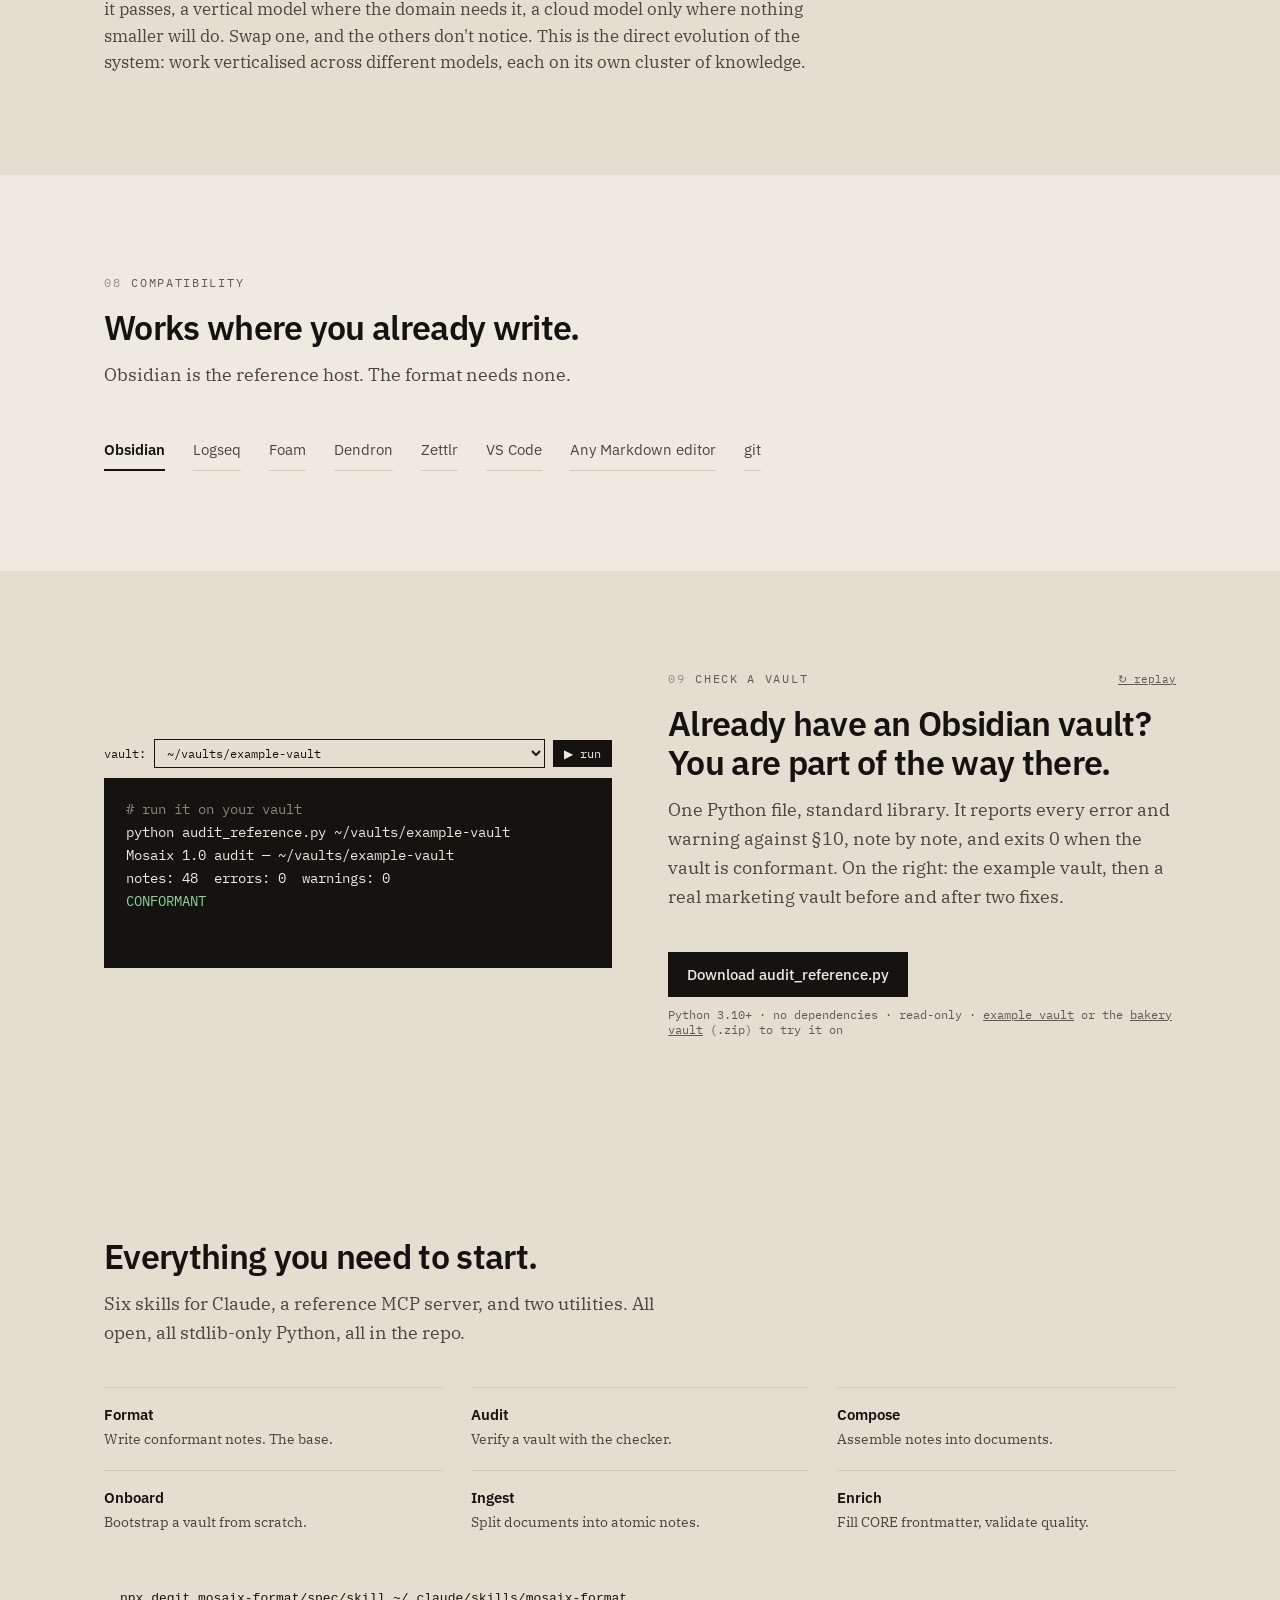
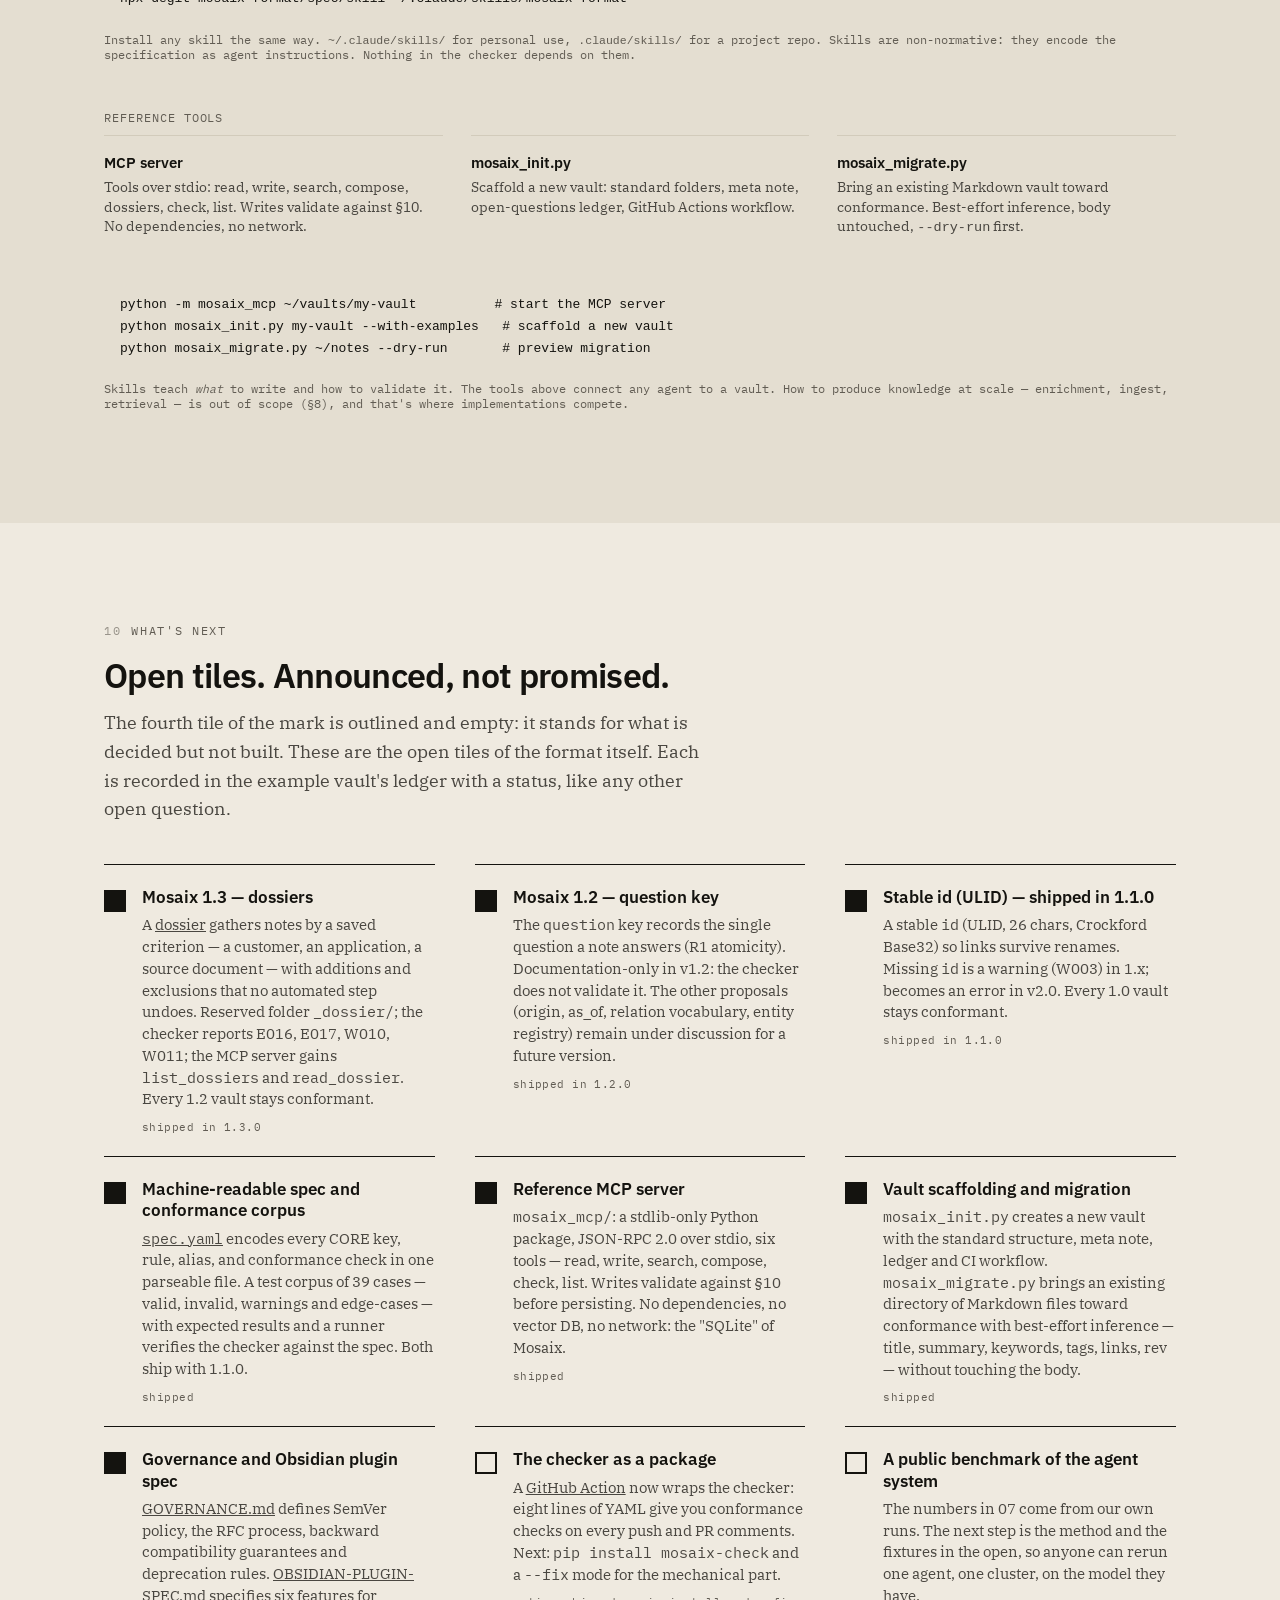
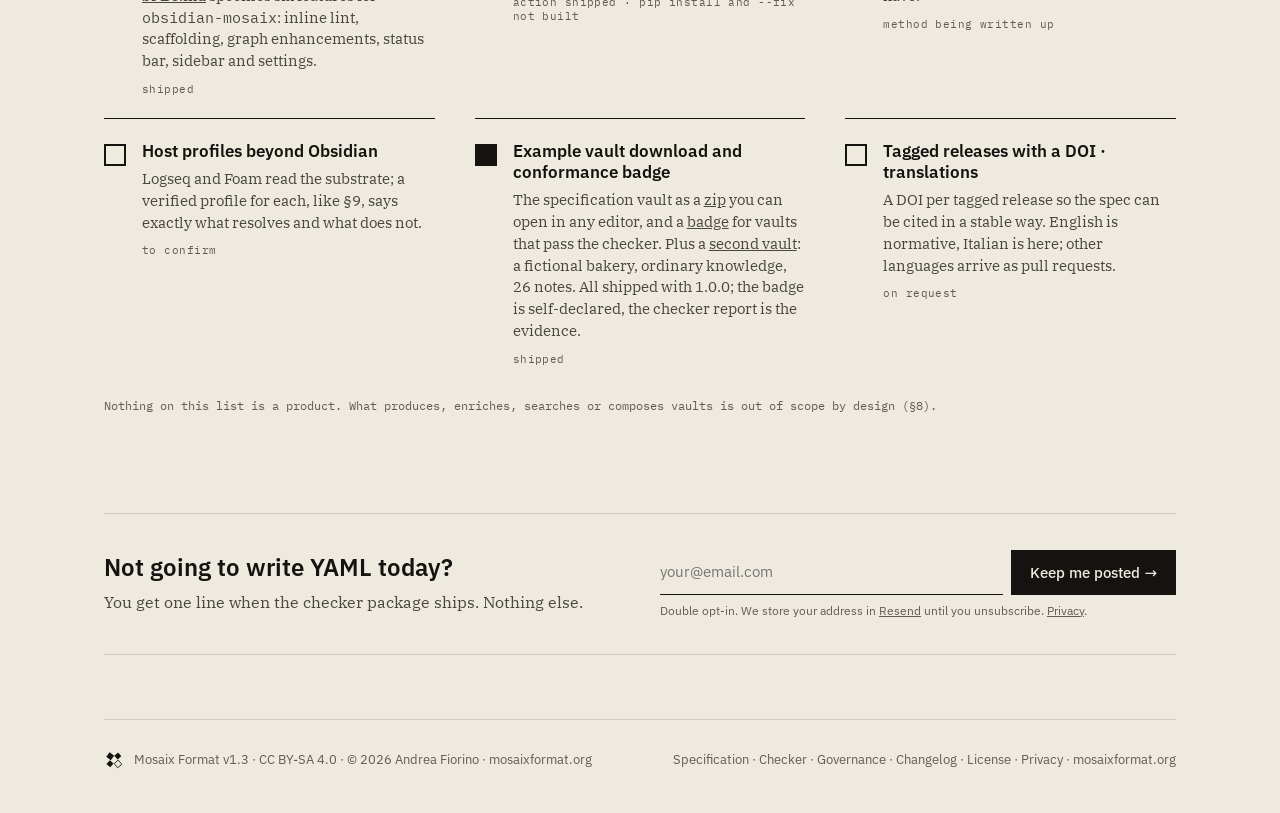
==== commit 06345679: "feat: Mosaix 1.3 — dossiers (§6.1), landing section, mobile layout fix - Spec 1.3 (EN/IT): dossiers " ====
--- a/site/index.html
+++ b/site/index.html
@@ -151,6 +151,32 @@
   .doc p:hover,.doc p.on{border-left-color:var(--gold)}
   .doc p small{display:block;font:11px var(--mono);color:var(--ink3);margin-top:2px}
   .doc .hint{font:12px var(--sans);color:var(--ink3);margin-top:6px}
+
+
+  /* ===== 04.1 DOSSIERS ===== */
+  .dos{display:grid;grid-template-columns:.9fr 1.1fr;gap:48px;align-items:start}
+  .dos-tabs{display:flex;flex-wrap:wrap;gap:8px;margin:0 0 18px}
+  .dos-tabs button{font:13px var(--sans);padding:8px 12px;border:1px solid var(--ink);background:transparent;color:var(--ink);cursor:pointer}
+  .dos-tabs button[aria-pressed="true"]{background:var(--ink);color:var(--paper)}
+  .dmini{display:grid;grid-template-columns:repeat(8,1fr);gap:4px;max-width:420px}
+  .dmini i{display:block;aspect-ratio:1;background:var(--paper);transition:background .25s,outline-color .25s,transform .25s;position:relative}
+  .dmini i.m{background:var(--ink)}
+  .dmini i.a{background:var(--gold)}
+  .dmini i.x{background:transparent;outline:2px solid var(--red);outline-offset:-2px}
+  .dmini i.x::after{content:"";position:absolute;left:15%;right:15%;top:50%;height:2px;background:var(--red);transform:rotate(-45deg)}
+  .dmini i.new{outline:3px solid var(--gold);outline-offset:-3px}
+  .dos-leg{display:flex;flex-wrap:wrap;gap:6px 16px;font:11.5px var(--mono);color:var(--ink3);margin-top:12px}
+  .dos-leg i{display:inline-block;width:10px;height:10px;margin-right:6px;vertical-align:-1px;background:var(--ink)}
+  .dos-leg i.a{background:var(--gold)}.dos-leg i.x{background:transparent;outline:2px solid var(--red);outline-offset:-2px}
+  .dos-leg i.o{background:var(--paper);outline:1px solid var(--line)}
+  .dos-join{margin-top:16px}
+  .dos-fm{font:12.5px/1.6 var(--mono);background:var(--paper);border:1px solid var(--line);padding:18px 20px;white-space:pre-wrap;overflow-wrap:anywhere;margin:0}
+  .dos-fm .k{color:var(--ink3)}.dos-fm .x{color:var(--red)}.dos-fm .a{color:#8a6d12}
+  .dos-rules{list-style:none;margin:28px 0 0;padding:0;display:grid;grid-template-columns:repeat(3,minmax(0,1fr));gap:0 28px}
+  .dos-rules li{padding:16px 0;border-top:1px solid var(--ink)}
+  .dos-rules b{display:block;font:600 16px var(--sans);margin-bottom:4px}
+  .dos-rules p{margin:0;font-size:15px;line-height:1.5;color:var(--ink2)}
+  @media (max-width:900px){.dos{grid-template-columns:1fr;gap:28px}.dos-rules{grid-template-columns:1fr}}
 
   /* ===== RULES ===== */
   .big3{display:grid;grid-template-columns:repeat(3,1fr);gap:3px;margin:0 0 3px;padding:0;list-style:none}
@@ -318,6 +344,14 @@
   .ev7-side b small{display:block;font:12px var(--mono);color:#8b8679;letter-spacing:0;margin-top:6px}
   .ev7-side > div > span{font-size:14.5px;line-height:1.5;color:rgba(239,234,224,.72)}
   .ev7 .lab{margin-top:6px}
+  /* the four numbers of 06: their own grid, so the media queries reach it (an inline 4-column grid did not,
+     and on a phone the section ran ~250px past the screen) */
+  .ev7-stats{display:grid;grid-template-columns:repeat(4,minmax(0,1fr));gap:28px 32px;max-width:1140px;margin-top:32px}
+  .ev7-stats > div{min-width:0}
+  .ev7-stats .lab{font:11px var(--mono);color:#8b8679;margin:0 0 6px}
+  .ev7-stats b{display:block;font:600 34px/1 var(--sans);letter-spacing:-.03em}
+  .ev7-stats b .cnt{font:inherit;display:inline}
+  .ev7-stats b small{display:block;font:12px var(--mono);color:#8b8679;letter-spacing:0;margin-top:6px;overflow-wrap:anywhere}
 
   /* ===== 08: the agent system, full width ===== */
   .chain{display:grid;gap:40px}
@@ -363,8 +397,8 @@
   .chain-n b .cnt{display:inline!important;min-width:0!important;text-align:left}
   .chain-n b small{font-size:22px;color:var(--ink3);letter-spacing:0;margin-left:2px}
   .chain-p{margin:0;font-size:16.5px;color:var(--ink2);max-width:760px}
-  @media (max-width:900px){.ev7{grid-template-columns:1fr;gap:36px}.ev7-main b{font-size:96px}.ev7-side div{grid-template-columns:1fr;gap:6px}.cf-agents{grid-template-columns:1fr 1fr}.cf-agents::after,.cf-agent::after,.cf-agent::before,.cf-agents::before{display:none}.chain-n{grid-template-columns:1fr 1fr;gap:20px}.chain-n span+span{border-left:0;padding-left:0}}
-  @media (max-width:760px){.ev7-main b{font-size:72px}.cf-agents{grid-template-columns:1fr}.chain-n{grid-template-columns:1fr}.cf-vault{grid-template-columns:repeat(16,1fr);gap:2px;width:100%}.cf-vault i{width:auto;aspect-ratio:1;height:auto}}
+  @media (max-width:900px){nav .ver{display:none}.ev7-stats{grid-template-columns:repeat(2,minmax(0,1fr))}.ev7{grid-template-columns:1fr;gap:36px}.ev7-main b{font-size:96px}.ev7-side div{grid-template-columns:1fr;gap:6px}.cf-agents{grid-template-columns:1fr 1fr}.cf-agents::after,.cf-agent::after,.cf-agent::before,.cf-agents::before{display:none}.chain-n{grid-template-columns:1fr 1fr;gap:20px}.chain-n span+span{border-left:0;padding-left:0}}
+  @media (max-width:760px){.ev7-stats{gap:24px 20px}.ev7-stats b{font-size:28px}.ev7-main b{font-size:72px}.cf-agents{grid-template-columns:1fr}.chain-n{grid-template-columns:1fr}.cf-vault{grid-template-columns:repeat(16,1fr);gap:2px;width:100%}.cf-vault i{width:auto;aspect-ratio:1;height:auto}}
 
 /* ===== 10: what's next ===== */
   .next{list-style:none;margin:0;padding:0;display:grid;grid-template-columns:repeat(3,1fr);gap:0 40px}
@@ -425,8 +459,8 @@
 <div class="wrap">
 <nav>
   <a class="brand" href="index.html" aria-label="Mosaix home"><svg viewBox="0 0 100 100" aria-hidden="true"><g fill="currentColor"><polygon transform="translate(31 31) rotate(41)" points="-15,-13 13,-15 15,13 -13,15"/><polygon transform="translate(69 30) rotate(47)" points="-12,-13 13,-12 12,13 -13,12"/><polygon transform="translate(30 69) rotate(44)" points="-13,-12 12,-13 13,12 -12,13"/></g><polygon transform="translate(70 70) rotate(49)" points="-14,-14 14,-13 13,14 -14,13" fill="none" stroke="currentColor" stroke-width="4"/></svg>mosaix</a>
-  <ul><li><a href="#tile">The tile</a></li><li><a href="#compose">Composition</a></li><li><a href="#rules">Rules</a></li><li><a href="#agents">Agents</a></li><li><a href="#check">Check a vault</a></li><li><a href="#next">What's next</a></li><li><a href="spec.html">Specification</a></li><li><a href="articles.html">Articles</a></li></ul>
-  <span class="ver">v1.2 · 2026-09</span>
+  <ul><li><a href="#tile">The tile</a></li><li><a href="#compose">Composition</a></li><li><a href="#dossier">Dossiers</a></li><li><a href="#rules">Rules</a></li><li><a href="#agents">Agents</a></li><li><a href="#check">Check a vault</a></li><li><a href="#next">What's next</a></li><li><a href="spec.html">Specification</a></li><li><a href="articles.html">Articles</a></li></ul>
+  <span class="ver">v1.3 · 2026-11</span>
 </nav>
 
 <!-- 1 HERO -->
@@ -573,11 +607,37 @@
   </div>
 </section>
 
+<!-- 5b DOSSIERS (new in 1.3) -->
+<section class="sec band p2" id="dossier">
+  <div class="kick"><span><span class="no">04.1</span>Dossiers · new in 1.3</span></div>
+  <h2>A dossier gathers the tiles by a rule. A person keeps the last word.</h2>
+  <p class="sub">A composed document is a reading order someone chose. A dossier is chosen by a <b>criterion</b>: a customer, an application, a source document. A question that spans forty notes starts from a group already made. Links only, nothing is copied.</p>
+  <div class="dos">
+    <div>
+      <div class="dos-tabs" id="dosTabs" role="group" aria-label="Choose a dossier">
+        <button type="button" data-d="0" aria-pressed="true">Customer — Northline</button>
+        <button type="button" data-d="1" aria-pressed="false">Application — steam lines</button>
+        <button type="button" data-d="2" aria-pressed="false">Document — valve datasheet</button>
+      </div>
+      <div class="dmini" id="dmini" aria-hidden="true"></div>
+      <div class="dos-leg" aria-hidden="true"><span><i></i>member, by the criterion</span><span><i class="a"></i>added by a person</span><span><i class="x"></i>excluded by a person</span><span><i class="o"></i>elsewhere in the vault</span></div>
+      <button class="act dos-join" id="dosJoin" type="button">Import three new notes →</button>
+      <div class="cap" id="dosCap">New notes join the dossiers whose criterion they answer. The exclusion stays.</div>
+    </div>
+    <pre class="dos-fm" id="dosFm" aria-live="polite"></pre>
+  </div>
+  <ul class="dos-rules">
+    <li><b>An exclusion is a decision.</b><p>A note a person took out stays out. No automated step puts it back, at any later import.</p></li>
+    <li><b>New notes join, they don't rebuild.</b><p>An import adds each new note to the dossiers it answers. A new dossier, a union or a split is a proposal, with its reason (R8).</p></li>
+    <li><b>One per source document, for free.</b><p>Every imported PDF gets its dossier automatically: the notes made from it, in one place. <a href="spec.html#s61" style="text-decoration:underline">§6.1</a></p></li>
+  </ul>
+</section>
+
 <!-- 6 RULES -->
 <section class="sec tight" id="rules" style="border-top:1px solid var(--line)">
   <div class="kick"><span><span class="no">05</span>The rules</span></div>
   <h2>Seven rules. Two make the difference. Five are checked from files.</h2>
-  <p class="sub">A vault that obeys them can call itself Mosaix 1.1 conformant. Conformance is a property of the files, not of any tool.</p>
+  <p class="sub">A vault that obeys them can call itself Mosaix 1.3 conformant. Conformance is a property of the files, not of any tool.</p>
   <div class="rlab">The two that no other format has</div>
   <ul class="big3">
     <li style="--r:-.6deg"><div class="n">R6</div><b>Record, don't resolve</b><p>A contradiction between notes goes in the open-questions ledger with both versions, dates and consequence. Nobody picks a winner silently.</p><div class="ex">_meta/Open questions.md
@@ -615,11 +675,11 @@
     <h2>The format does the work, not the model.</h2>
     <p class="sub">Same model, same task, same pass rate. Change the input structure, change everything.</p>
 
-    <div class="ev7-side" style="max-width:1140px;margin-top:32px;grid-template-columns:1fr 1fr 1fr 1fr;gap:0 32px">
-      <div style="border-top:0;padding:0;grid-template-columns:1fr;gap:6px"><div style="font:11px var(--mono);color:#8b8679;margin:0 0 6px">Data read per query</div><b><span class="cnt" data-n="5.2" data-dec="1">0</span>× <small>less data per query</small></b></div>
-      <div style="border-top:0;padding:0;grid-template-columns:1fr;gap:6px"><div style="font:11px var(--mono);color:#8b8679;margin:0 0 6px">Token reduction, CRUD cycle</div><b><span class="cnt" data-n="1.87" data-dec="2">0</span>× <small>fewer total tokens</small></b></div>
-      <div style="border-top:0;padding:0;grid-template-columns:1fr;gap:6px"><div style="font:11px var(--mono);color:#8b8679;margin:0 0 6px">Raw tokens used, CRUD cycle</div><b><span class="cnt" data-n="236">0</span>K <small>vs 443K tokens</small></b></div>
-      <div style="border-top:0;padding:0;grid-template-columns:1fr;gap:6px"><div style="font:11px var(--mono);color:#8b8679;margin:0 0 6px">Cost per CRUD cycle</div><b><span class="cnt" data-n="1.55" data-dec="2">0</span>× <small>$0.0064 vs $0.0099</small></b></div>
+    <div class="ev7-stats">
+      <div><div class="lab">Data read per query</div><b><span class="cnt" data-n="5.2" data-dec="1">0</span>× <small>less data per query</small></b></div>
+      <div><div class="lab">Token reduction, CRUD cycle</div><b><span class="cnt" data-n="1.87" data-dec="2">0</span>× <small>fewer total tokens</small></b></div>
+      <div><div class="lab">Raw tokens used, CRUD cycle</div><b><span class="cnt" data-n="236">0</span>K <small>vs 443K tokens</small></b></div>
+      <div><div class="lab">Cost per CRUD cycle</div><b><span class="cnt" data-n="1.55" data-dec="2">0</span>× <small>$0.0064 vs $0.0099</small></b></div>
     </div>
 
   </div>
@@ -694,7 +754,7 @@
   <p class="cap">Install any skill the same way. <code>~/.claude/skills/</code> for personal use, <code>.claude/skills/</code> for a project repo. Skills are non-normative: they encode the specification as agent instructions. Nothing in the checker depends on them.</p>
   <div class="rlab" style="margin-top:48px">Reference tools</div>
   <div class="skills-grid">
-    <a href="spec.html#mcp-server"><b>MCP server</b><small>Six tools over stdio: read, write, search, compose, check, list. Writes validate against §10. No dependencies, no network.</small></a>
+    <a href="spec.html#mcp-server"><b>MCP server</b><small>Tools over stdio: read, write, search, compose, dossiers, check, list. Writes validate against §10. No dependencies, no network.</small></a>
     <a href="spec.html#vault-scaffolding"><b>mosaix_init.py</b><small>Scaffold a new vault: standard folders, meta note, open-questions ledger, GitHub Actions workflow.</small></a>
     <a href="spec.html#vault-migration"><b>mosaix_migrate.py</b><small>Bring an existing Markdown vault toward conformance. Best-effort inference, body untouched, <code>--dry-run</code> first.</small></a>
   </div>
@@ -710,6 +770,7 @@
   <h2>Open tiles. Announced, not promised.</h2>
   <p class="sub">The fourth tile of the mark is outlined and empty: it stands for what is decided but not built. These are the open tiles of the format itself. Each is recorded in the example vault's ledger with a status, like any other open question.</p>
   <ul class="next">
+    <li class="done"><i></i><div><b>Mosaix 1.3 — dossiers</b><p>A <a href="#dossier" style="text-decoration:underline">dossier</a> gathers notes by a saved criterion — a customer, an application, a source document — with additions and exclusions that no automated step undoes. Reserved folder <span class="mono">_dossier/</span>; the checker reports E016, E017, W010, W011; the MCP server gains <span class="mono">list_dossiers</span> and <span class="mono">read_dossier</span>. Every 1.2 vault stays conformant.</p><small>shipped in 1.3.0</small></div></li>
     <li class="done"><i></i><div><b>Mosaix 1.2 — question key</b><p>The <span class="mono">question</span> key records the single question a note answers (R1 atomicity). Documentation-only in v1.2: the checker does not validate it. The other proposals (origin, as_of, relation vocabulary, entity registry) remain under discussion for a future version.</p><small>shipped in 1.2.0</small></div></li>
     <li class="done"><i></i><div><b>Stable id (ULID) — shipped in 1.1.0</b><p>A stable <span class="mono">id</span> (ULID, 26 chars, Crockford Base32) so links survive renames. Missing <span class="mono">id</span> is a warning (W003) in 1.x; becomes an error in v2.0. Every 1.0 vault stays conformant.</p><small>shipped in 1.1.0</small></div></li>
     <li class="done"><i></i><div><b>Machine-readable spec and conformance corpus</b><p><a href="https://github.com/mosaix-format/spec" style="text-decoration:underline"><span class="mono">spec.yaml</span></a> encodes every CORE key, rule, alias, and conformance check in one parseable file. A test corpus of 39 cases — valid, invalid, warnings and edge-cases — with expected results and a runner verifies the checker against the spec. Both ship with 1.1.0.</p><small>shipped</small></div></li>
@@ -741,7 +802,7 @@
 </section>
 
 <footer>
-  <span class="fb"><svg viewBox="0 0 100 100" aria-hidden="true"><g fill="currentColor"><polygon transform="translate(31 31) rotate(41)" points="-15,-13 13,-15 15,13 -13,15"/><polygon transform="translate(69 30) rotate(47)" points="-12,-13 13,-12 12,13 -13,12"/><polygon transform="translate(30 69) rotate(44)" points="-13,-12 12,-13 13,12 -12,13"/></g><polygon transform="translate(70 70) rotate(49)" points="-14,-14 14,-13 13,14 -14,13" fill="none" stroke="currentColor" stroke-width="4"/></svg>Mosaix Format v1.2 · CC BY-SA 4.0 · © 2026 Andrea Fiorino · mosaixformat.org</span>
+  <span class="fb"><svg viewBox="0 0 100 100" aria-hidden="true"><g fill="currentColor"><polygon transform="translate(31 31) rotate(41)" points="-15,-13 13,-15 15,13 -13,15"/><polygon transform="translate(69 30) rotate(47)" points="-12,-13 13,-12 12,13 -13,12"/><polygon transform="translate(30 69) rotate(44)" points="-13,-12 12,-13 13,12 -12,13"/></g><polygon transform="translate(70 70) rotate(49)" points="-14,-14 14,-13 13,14 -14,13" fill="none" stroke="currentColor" stroke-width="4"/></svg>Mosaix Format v1.3 · CC BY-SA 4.0 · © 2026 Andrea Fiorino · mosaixformat.org</span>
   <span><a href="spec.html">Specification</a> · <a href="spec.html#checker">Checker</a> · <a href="GOVERNANCE.md">Governance</a> · <a href="CHANGELOG.md">Changelog</a> · <a href="LICENSE.md">License</a> · <a href="privacy.html">Privacy</a> · <a href="https://mosaixformat.org">mosaixformat.org</a></span>
 </footer>
 </div>
@@ -758,7 +819,10 @@
   const fields=[['summary','One declarative sentence, 120–240 characters.'],['keywords','Six to eight terms, lowercase.'],['entities','Named things, typed.'],['relations','Typed links between entities.'],['links','Outbound wikilinks, machine-readable.'],['rev','Hash of the body when metadata was computed.'],['updated','Last substantive change.'],['tags','Taxonomy, declared in the meta note.'],['title','Name of the node.'],['id','ULID, stable across renames.']];
   const brief=[['Coatings consolidation 2025','Three acquisitions moved 18% of distribution under two groups.','→ paragraph 1 of the brief below'],['Westguard — player card','130+ countries, own-brand line, reference competitor for price.','→ paragraph 2'],['Open question #33','Romanian plant disputed between two sources.','→ paragraph 3 · ⚠ to confirm'],['Coatings trade fairs, Europe 2026','CoatExpo Munich is the most relevant fair.','→ paragraph 4'],['Strategic scenarios','Enter through marine coatings: 22–30% cost advantage.','→ paragraph 5']];
   const grid=document.getElementById('grid'), card=document.getElementById('card'), host=document.getElementById('mosaic');
-  grid.style.setProperty('--n',N); grid.style.setProperty('--s',S+'px');
+  /* the tile size fits the column: a fixed 13-14px ran past narrow phones and the 760-900px two-column layout */
+  const gap = mobile ? 2 : 3, room = (host.clientWidth || innerWidth) - 4;
+  const fitS = Math.max(6, Math.min(S, Math.floor((room - (N - 1) * gap) / N)));
+  grid.style.setProperty('--n',N); grid.style.setProperty('--s',fitS+'px');
   const cv=document.createElement('canvas'); cv.width=cv.height=N; const cx=cv.getContext('2d'); cx.fillStyle='#fff'; cx.fillRect(0,0,N,N);
   const img=new Image();
   img.src='data:image/svg+xml;utf8,'+encodeURIComponent('<svg xmlns="http://www.w3.org/2000/svg" viewBox="0 0 100 100"><g fill="#000"><polygon transform="translate(31 31) rotate(41)" points="-15,-13 13,-15 15,13 -13,15"/><polygon transform="translate(69 30) rotate(47)" points="-12,-13 13,-12 12,13 -13,12"/><polygon transform="translate(30 69) rotate(44)" points="-13,-12 12,-13 13,12 -12,13"/><polygon transform="translate(70 70) rotate(49)" points="-14,-14 14,-13 13,14 -14,13" fill="none" stroke="#000" stroke-width="5"/></g></svg>');
@@ -842,6 +906,40 @@
   }
 
   /* ---------- COMPOSITION: paragraphs ↔ tiles ---------- */
+
+  /* ---------- 04.1 DOSSIERS ---------- */
+  (function(){
+    const dm=document.getElementById('dmini'), fm=document.getElementById('dosFm'), tabs=document.getElementById('dosTabs'), join=document.getElementById('dosJoin');
+    if(!dm||!fm||!tabs) return;
+    const D=[
+      {kind:'customer',title:'Customer — Northline Foods',crit:'Notes about Northline Foods as a customer: orders, offers, complaints, contacts.',filt:'{entities: [Northline Foods]}',origin:'owner',
+       m:[2,9,10,19,27,36],a:[44],x:[19],names:['Order 2026-03','Complaint — valve leak','Contacts','Offer 2026-118','Visit report','Price list 2026'],an:['Fair Bologna 2026'],nw:[51,52]},
+      {kind:'application',title:'Application — steam lines',crit:'Notes on components rated for saturated steam, any supplier.',filt:'{entities: [steam]}',origin:'model',
+       m:[5,12,13,21,22,30,38,47],a:[],x:[38],names:['Zone valve VVI46','Stainless tube 316L','Elbow 90 SxH','Gasket EPDM','Actuator SSB','Pressure rating','Seal kit (wrong medium)','Thermal insulation'],an:[],nw:[57]},
+      {kind:'document',title:'Siemens zone valves VVI46 / VXI46',crit:'The notes made from the document d0096 (datasheet, 19 notes).',filt:'{documents: [d0096]}',origin:'document',
+       m:[0,1,8,16,17,24,25,32,33,40,41],a:[],x:[],names:['Applications','Type overview','Ordering','Dimensioning','Valve design','Mounting','Maintenance','Disposal','Technical data','Dimensions','Spare parts'],an:[],nw:[48]}
+    ];
+    let cur=0, joined=false;
+    for(let i=0;i<64;i++){const s=document.createElement('i'); dm.appendChild(s);}
+    const list=a=>'['+a.join(', ')+']';
+    function draw(){
+      const d=D[cur], cells=dm.children, nw=joined?d.nw:[];
+      for(let i=0;i<64;i++){const c=cells[i]; c.className=''; if(d.m.includes(i)||nw.includes(i)) c.classList.add('m'); if(d.a.includes(i)) c.classList.add('a'); if(d.x.includes(i)) c.classList.add('x'); if(nw.includes(i)) c.classList.add('new');}
+      const xn=d.x.map(i=>d.names[d.m.indexOf(i)]);
+      const members=d.names.concat(joined?d.nw.map((_,k)=>'New note '+(k+1)):[]);
+      const frags=members.filter(n=>!xn.includes(n)).concat(d.an);
+      const esc=s=>s.replace(/&/g,'&amp;').replace(/</g,'&lt;');
+      fm.innerHTML='<span class="k">---</span>\n<span class="k">title:</span> '+esc(d.title)+'\n<span class="k">type:</span> document\n<span class="k">dossier:</span>\n  <span class="k">kind:</span> '+d.kind+'\n  <span class="k">criterion:</span>\n    <span class="k">description:</span> '+esc(d.crit)+'\n    <span class="k">filters:</span> '+esc(d.filt)+'\n  <span class="k">origin:</span> '+d.origin+
+        '\n<span class="k">members:</span> '+esc(list(members))+
+        (d.an.length?'\n<span class="k a">added:</span> <span class="a">'+esc(list(d.an))+'</span>':'')+
+        (xn.length?'\n<span class="k x">excluded:</span> <span class="x">'+esc(list(xn))+'</span>':'')+
+        '\n<span class="k">fragments:</span> '+esc(list(frags))+'\n<span class="k">---</span>\n<span class="k"># '+frags.length+' notes · links only · '+(joined?'joined at import, exclusion kept':'members + added − excluded')+'</span>';
+      join.textContent=joined?'↻ reset':(d.nw.length===1?'Import one new note →':'Import '+d.nw.length+' new notes →');
+    }
+    tabs.addEventListener('click',e=>{const b=e.target.closest('button'); if(!b) return; cur=+b.dataset.d; joined=false; tabs.querySelectorAll('button').forEach(x=>x.setAttribute('aria-pressed',x===b?'true':'false')); draw();});
+    join.addEventListener('click',()=>{joined=!joined; draw();});
+    draw();
+  })();
   const mini=document.getElementById('mini'), doc=document.getElementById('doc'); const sel=[3,17,26,41,55];
   for(let i=0;i<64;i++){const s=document.createElement('i'); s.dataset.t=i; if(sel.includes(i)) s.classList.add('sel'); if(i===26) s.classList.add('open'); mini.appendChild(s);}
   const hi=t=>{mini.querySelectorAll('i').forEach(s=>s.classList.toggle('on',+s.dataset.t===t)); doc.querySelectorAll('p').forEach(p=>p.classList.toggle('on',+p.dataset.t===t));};
